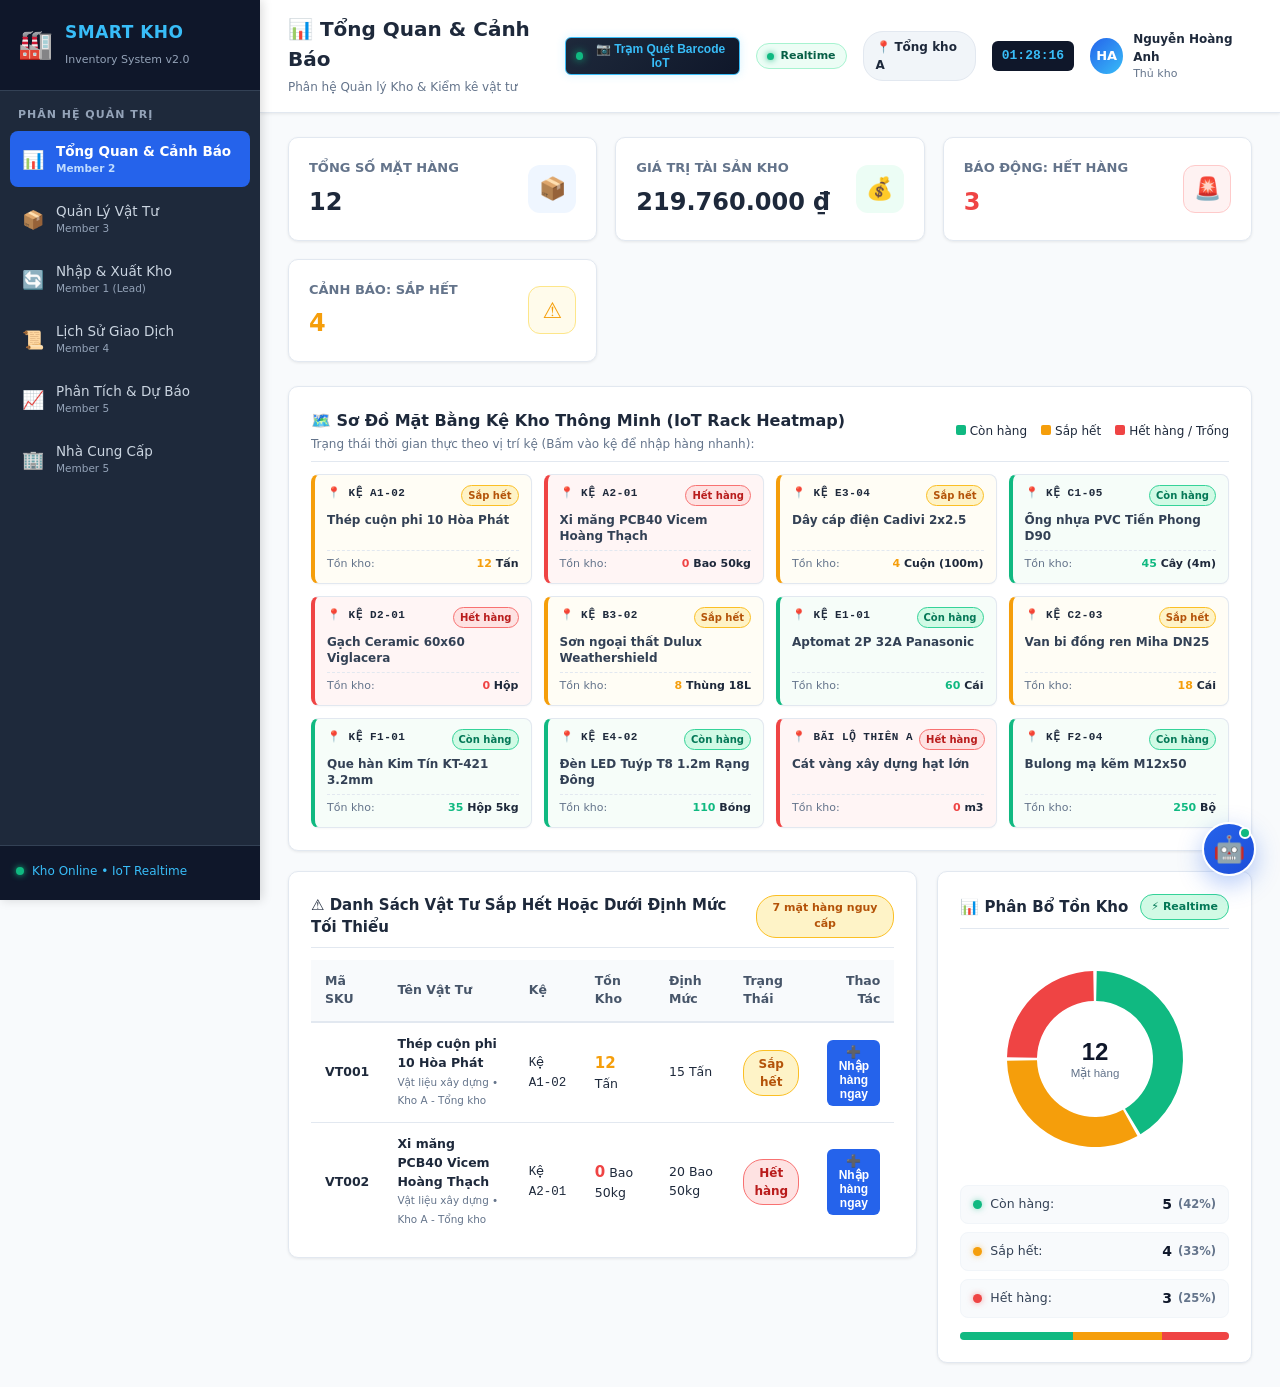
==== index.html @ d7c91b18 "feat(member-2): build dashboard site (KPI, IoT rack heatmap, urgent alerts, donut chart)" ====
<!DOCTYPE html>
<html lang="vi">
<head>
  <meta charset="UTF-8">
  <meta name="viewport" content="width=device-width, initial-scale=1.0">
  <title>Smart Kho - Tổng Quan & Cảnh Báo Tồn Kho</title>
  <link rel="stylesheet" href="assets/css/common.css">
  <link rel="stylesheet" href="assets/css/index.css">
</head>
<body>
  <div class="app-layout">
    <!-- Sidebar component -->
    <div id="sidebar-container"></div>

    <div class="app-main">
      <!-- Header component -->
      <div id="header-container"></div>

      <main class="page-content">
        <!-- 4 KPI CARDS -->
        <div class="kpi-grid">
          <div class="kpi-card">
            <div class="kpi-info">
              <h4>Tổng Số Mặt Hàng</h4>
              <div class="kpi-value" id="kpi-total-items">0</div>
            </div>
            <div class="kpi-icon kpi-blue">📦</div>
          </div>

          <div class="kpi-card">
            <div class="kpi-info">
              <h4>Giá Trị Tài Sản Kho</h4>
              <div class="kpi-value" id="kpi-total-value">0 đ</div>
            </div>
            <div class="kpi-icon kpi-green">💰</div>
          </div>

          <div class="kpi-card">
            <div class="kpi-info">
              <h4>Báo Động: Hết Hàng</h4>
              <div class="kpi-value" id="kpi-out-stock" style="color: var(--danger);">0</div>
            </div>
            <div class="kpi-icon kpi-red">🚨</div>
          </div>

          <div class="kpi-card">
            <div class="kpi-info">
              <h4>Cảnh Báo: Sắp Hết</h4>
              <div class="kpi-value" id="kpi-low-stock" style="color: var(--warning);">0</div>
            </div>
            <div class="kpi-icon kpi-yellow">⚠️</div>
          </div>
        </div>

        <!-- SƠ ĐỒ BẢN ĐỒ KỆ KHO THỜI GIAN THỰC (ĐƯA LÊN TRÊN ĐỂ DỄ QUAN SÁT) -->
        <div class="card" style="margin-bottom: 20px;">
          <div class="card-header" style="margin-bottom: 12px; padding-bottom: 8px;">
            <div>
              <h3 class="card-title">🗺️ Sơ Đồ Mặt Bằng Kệ Kho Thông Minh (IoT Rack Heatmap)</h3>
              <p style="font-size: 12px; color: var(--text-muted); margin-top: 2px;">Trạng thái thời gian thực theo vị trí kệ (Bấm vào kệ để nhập hàng nhanh):</p>
            </div>
            <div style="display: flex; gap: 14px; font-size: 12px; align-items: center;">
              <span><span style="display: inline-block; width: 10px; height: 10px; background: #10b981; border-radius: 2px; margin-right: 4px;"></span>Còn hàng</span>
              <span><span style="display: inline-block; width: 10px; height: 10px; background: #f59e0b; border-radius: 2px; margin-right: 4px;"></span>Sắp hết</span>
              <span><span style="display: inline-block; width: 10px; height: 10px; background: #ef4444; border-radius: 2px; margin-right: 4px;"></span>Hết hàng / Trống</span>
            </div>
          </div>
          <div class="rack-grid" id="rack-heatmap-grid" style="margin-top: 8px;">
            <!-- JS render các ô kệ hàng -->
          </div>
        </div>

        <div class="dashboard-split-grid">
          <!-- BẢNG CẢNH BÁO NGUY CẤP (THU NHỎ GỌN GÀNG, CÓ SCROLLBAR MƯỢT) -->
          <div class="card" style="margin-bottom: 0;">
            <div class="card-header" style="margin-bottom: 12px; padding-bottom: 8px;">
              <h3 class="card-title" style="font-size: 15px;">⚠️ Danh Sách Vật Tư Sắp Hết Hoặc Dưới Định Mức Tối Thiểu</h3>
              <span class="badge badge-warning" id="warning-count-badge" style="font-size: 11px;">0 mục cần chú ý</span>
            </div>

            <!-- CHẾ ĐỘ XEM BẢNG CHO DESKTOP -->
            <div class="table-responsive urgent-desktop-table" style="max-height: 275px; overflow-y: auto;">
              <table class="table" style="font-size: 12.5px;">
                <thead style="position: sticky; top: 0; background: #f8fafc; z-index: 2;">
                  <tr>
                    <th>Mã SKU</th>
                    <th>Tên Vật Tư</th>
                    <th>Kệ</th>
                    <th>Tồn Kho</th>
                    <th>Định Mức</th>
                    <th>Trạng Thái</th>
                    <th style="text-align: right;">Thao Tác</th>
                  </tr>
                </thead>
                <tbody id="urgent-table-body">
                  <!-- Dữ liệu JS render -->
                </tbody>
              </table>
            </div>

            <!-- CHẾ ĐỘ XEM THẺ CHO SMARTPHONE (KHÔNG BỊ CẮT CỘT, DỄ BẤM NHẬP HÀNG) -->
            <div class="urgent-mobile-list" id="urgent-mobile-list">
              <!-- Dữ liệu JS render -->
            </div>
          </div>

          <!-- BIỂU ĐỒ TRÒN TỶ LỆ CƠ CẤU TỒN KHO (HTML5 CANVAS REALTIME) -->
          <div class="card donut-card" style="margin-bottom: 0;">
            <div class="card-header" style="margin-bottom: 12px; padding-bottom: 8px;">
              <h3 class="card-title" style="font-size: 15px;">📊 Phân Bổ Tồn Kho</h3>
              <span class="badge badge-success" style="font-size: 11px;">⚡ Realtime</span>
            </div>
            <div class="donut-center-wrapper">
              <canvas id="donutChart" width="220" height="220"></canvas>
            </div>
            <div class="donut-legend-modern">
              <div class="donut-pill in-stock">
                <span class="dot-indicator green"></span>
                <span class="pill-name">Còn hàng:</span>
                <strong id="legend-in-stock">0</strong>
                <span class="pill-pct" id="pct-in-stock">(0%)</span>
              </div>
              <div class="donut-pill low-stock">
                <span class="dot-indicator yellow"></span>
                <span class="pill-name">Sắp hết:</span>
                <strong id="legend-low-stock">0</strong>
                <span class="pill-pct" id="pct-low-stock">(0%)</span>
              </div>
              <div class="donut-pill out-stock">
                <span class="dot-indicator red"></span>
                <span class="pill-name">Hết hàng:</span>
                <strong id="legend-out-stock">0</strong>
                <span class="pill-pct" id="pct-out-stock">(0%)</span>
              </div>
            </div>
            <!-- Thanh Tỷ Lệ An Toàn Kho -->
            <div class="ratio-progress-bar" title="Thanh tỷ lệ cơ cấu tồn kho an toàn">
              <div class="ratio-fill green" id="bar-in-stock" style="width: 0%;"></div>
              <div class="ratio-fill yellow" id="bar-low-stock" style="width: 0%;"></div>
              <div class="ratio-fill red" id="bar-out-stock" style="width: 0%;"></div>
            </div>
          </div>
        </div>
      </main>
    </div>
  </div>

  <script src="assets/js/db.js"></script>
  <script src="assets/js/layout.js"></script>
  <script src="assets/js/index.js"></script>
</body>
</html>
---- assets/css/common.css ----
/**
 * ==============================================================================
 * DESIGN SYSTEM VÀ STYLES DÙNG CHUNG (style.css)
 * Phụ trách: Shared Core
 * Đạt chuẩn: HTML5 & CSS3 Responsive, Modern Dashboard UI
 * ==============================================================================
 */

:root {
  --primary: #2563eb;
  --primary-hover: #1d4ed8;
  --primary-light: #eff6ff;
  --success: #10b981;
  --success-bg: #d1fae5;
  --warning: #f59e0b;
  --warning-bg: #fef3c7;
  --danger: #ef4444;
  --danger-bg: #fee2e2;
  --dark-bg: #0f172a;
  --sidebar-bg: #1e293b;
  --sidebar-hover: #334155;
  --body-bg: #f8fafc;
  --card-bg: #ffffff;
  --text-main: #1e293b;
  --text-muted: #64748b;
  --border-color: #e2e8f0;
  --radius: 10px;
  --shadow-sm: 0 1px 3px rgba(0,0,0,0.08);
  --shadow-md: 0 4px 6px -1px rgba(0,0,0,0.1), 0 2px 4px -1px rgba(0,0,0,0.06);
  --shadow-lg: 0 10px 15px -3px rgba(0,0,0,0.1);
  --font-family: 'Segoe UI', system-ui, -apple-system, sans-serif;
}

* {
  box-sizing: border-box;
  margin: 0;
  padding: 0;
}

body {
  font-family: var(--font-family);
  background-color: var(--body-bg);
  color: var(--text-main);
  line-height: 1.5;
  min-height: 100vh;
  width: 100%;
  overflow-x: hidden;
}

/* --- APP LAYOUT --- */
.app-layout {
  display: flex;
  min-height: 100vh;
}

.app-sidebar {
  width: 260px;
  background-color: var(--sidebar-bg);
  color: #fff;
  display: flex;
  flex-direction: column;
  position: fixed;
  top: 0;
  bottom: 0;
  left: 0;
  z-index: 100;
  box-shadow: 2px 0 10px rgba(0,0,0,0.15);
}

.sidebar-brand {
  display: flex;
  align-items: center;
  gap: 12px;
  padding: 20px 18px;
  background-color: #0f172a;
  border-bottom: 1px solid #334155;
}

.brand-icon {
  font-size: 28px;
}

.brand-text h3 {
  font-size: 17px;
  font-weight: 700;
  letter-spacing: 0.5px;
  color: #38bdf8;
}

.brand-text span {
  font-size: 11px;
  color: #94a3b8;
}

.sidebar-section-title {
  padding: 16px 18px 8px;
  font-size: 11px;
  text-transform: uppercase;
  color: #94a3b8;
  font-weight: 600;
  letter-spacing: 1px;
}

.sidebar-nav {
  display: flex;
  flex-direction: column;
  gap: 4px;
  padding: 0 10px;
  flex: 1;
  overflow-y: auto;
}

.nav-item {
  display: flex;
  align-items: center;
  gap: 12px;
  padding: 10px 12px;
  color: #cbd5e1;
  text-decoration: none;
  border-radius: 8px;
  transition: all 0.2s ease;
}

.nav-item:hover {
  background-color: var(--sidebar-hover);
  color: #fff;
  transform: translateX(4px);
}

.nav-item.active {
  background-color: var(--primary);
  color: #fff;
  font-weight: 600;
}

.nav-icon {
  font-size: 18px;
}

.nav-info {
  display: flex;
  flex-direction: column;
}

.nav-title {
  font-size: 13.5px;
}

.nav-sub {
  font-size: 10.5px;
  color: #94a3b8;
}

.nav-item.active .nav-sub {
  color: #bfdbfe;
}

.sidebar-footer {
  padding: 16px;
  border-top: 1px solid #334155;
  background: #0f172a;
  font-size: 12px;
}

.system-status {
  display: flex;
  align-items: center;
  gap: 8px;
  color: #38bdf8;
  margin-bottom: 4px;
}

.status-dot {
  width: 8px;
  height: 8px;
  background-color: #10b981;
  border-radius: 50%;
  box-shadow: 0 0 6px #10b981;
}

.version-tag {
  color: #64748b;
  display: block;
}

/* --- MAIN CONTENT & HEADER --- */
.app-main {
  flex: 1;
  margin-left: 260px;
  display: flex;
  flex-direction: column;
  min-width: 0;
}

.app-header {
  background-color: var(--card-bg);
  border-bottom: 1px solid var(--border-color);
  padding: 14px 28px;
  display: flex;
  align-items: center;
  justify-content: space-between;
  position: sticky;
  top: 0;
  z-index: 90;
  box-shadow: var(--shadow-sm);
}

.header-left .page-main-title {
  font-size: 20px;
  font-weight: 700;
  color: var(--text-main);
}

.header-left .page-desc {
  font-size: 12px;
  color: var(--text-muted);
}

.header-right {
  display: flex;
  align-items: center;
  gap: 16px;
}

.warehouse-badge {
  background-color: #f1f5f9;
  padding: 6px 12px;
  border-radius: 20px;
  font-size: 12px;
  border: 1px solid var(--border-color);
}

.header-clock {
  font-family: monospace;
  font-size: 13px;
  font-weight: 600;
  background: #0f172a;
  color: #38bdf8;
  padding: 5px 10px;
  border-radius: 6px;
}

.header-user {
  display: flex;
  align-items: center;
  gap: 10px;
}

.user-avatar {
  width: 36px;
  height: 36px;
  border-radius: 50%;
  background: linear-gradient(135deg, #2563eb, #38bdf8);
  color: #fff;
  display: flex;
  align-items: center;
  justify-content: center;
  font-weight: 700;
  font-size: 13px;
}

.user-info {
  display: flex;
  flex-direction: column;
  font-size: 12px;
}

.user-name {
  font-weight: 600;
}

.user-role {
  color: var(--text-muted);
  font-size: 11px;
}

.page-content {
  padding: 24px 28px;
  flex: 1;
  animation: pageEntranceFadeIn 0.32s cubic-bezier(0.16, 1, 0.3, 1) both;
  will-change: opacity, transform;
}

/* ==============================================================================
 * HIỆU ỨNG CHUYỂN TRANG MƯỢT MÀ (SMOOTH PAGE TRANSITIONS & TOP PROGRESS BAR)
 * ==============================================================================
 */

/* Thanh tiến trình chuyển trang ở đỉnh màn hình (YouTube / Vercel style) */
.top-page-loader {
  position: fixed;
  top: 0;
  left: 0;
  height: 3px;
  width: 0%;
  background: linear-gradient(90deg, #2563eb, #38bdf8, #10b981);
  box-shadow: 0 0 10px rgba(56, 189, 248, 0.7);
  z-index: 999999;
  transition: width 0.25s cubic-bezier(0.16, 1, 0.3, 1), opacity 0.25s ease;
  pointer-events: none;
}

/* Hiệu ứng khi trang vừa xuất hiện (Page Entrance Animation) */
@keyframes pageEntranceFadeIn {
  0% {
    opacity: 0;
    transform: translateY(12px) scale(0.996);
  }
  100% {
    opacity: 1;
    transform: translateY(0) scale(1);
  }
}

/* Hiệu ứng trượt nhẹ phân tầng cho các Card khi mở trang (Staggered Cascade) */
.page-content > .card,
.page-content > .dashboard-split-grid,
.page-content > .analytics-charts-grid,
.page-content > .analytics-insights-grid,
.page-content > .kpi-grid,
.page-content > .rack-heatmap-section {
  animation: componentSlideUp 0.38s cubic-bezier(0.16, 1, 0.3, 1) both;
}

.page-content > *:nth-child(1) { animation-delay: 0.03s; }
.page-content > *:nth-child(2) { animation-delay: 0.07s; }
.page-content > *:nth-child(3) { animation-delay: 0.11s; }
.page-content > *:nth-child(4) { animation-delay: 0.15s; }

@keyframes componentSlideUp {
  0% {
    opacity: 0;
    transform: translateY(12px);
  }
  100% {
    opacity: 1;
    transform: translateY(0);
  }
}

/* Hiệu ứng khi chuẩn bị rời trang (Page Exit Animation) */
.page-content.page-exit-anim {
  opacity: 0 !important;
  transform: translateY(-8px) scale(0.995) !important;
  transition: opacity 0.16s cubic-bezier(0.4, 0, 1, 1), transform 0.16s cubic-bezier(0.4, 0, 1, 1) !important;
}

/* Hiệu ứng phản hồi chạm ngón tay / click (Micro-interactions) trên menu */
.sidebar-nav .nav-item {
  transition: all 0.2s cubic-bezier(0.16, 1, 0.3, 1);
}

.sidebar-nav .nav-item:active {
  transform: scale(0.97);
}

.mobile-nav-link {
  transition: all 0.2s cubic-bezier(0.16, 1, 0.3, 1);
}

.mobile-nav-link:active {
  transform: scale(0.92);
}

.mobile-nav-link:active .m-icon {
  transform: translateY(-2px) scale(1.15);
}

/* Hỗ trợ chuẩn Native View Transitions API cho Chrome 111+ & Edge & Safari 18+ */
@view-transition {
  navigation: auto;
}

/* --- CARDS & KPI CARDS --- */
.kpi-grid {
  display: grid;
  grid-template-columns: repeat(auto-fit, minmax(230px, 1fr));
  gap: 18px;
  margin-bottom: 24px;
}

.kpi-card {
  background: var(--card-bg);
  border-radius: var(--radius);
  padding: 20px;
  border: 1px solid var(--border-color);
  box-shadow: var(--shadow-sm);
  display: flex;
  align-items: center;
  justify-content: space-between;
  transition: transform 0.2s, box-shadow 0.2s;
}

.kpi-card:hover {
  transform: translateY(-2px);
  box-shadow: var(--shadow-md);
}

.kpi-info h4 {
  font-size: 13px;
  color: var(--text-muted);
  text-transform: uppercase;
  font-weight: 600;
  margin-bottom: 6px;
}

.kpi-value {
  font-size: 24px;
  font-weight: 700;
  color: var(--text-main);
}

.kpi-icon {
  width: 48px;
  height: 48px;
  border-radius: 12px;
  display: flex;
  align-items: center;
  justify-content: center;
  font-size: 22px;
}

.kpi-blue { background: #eff6ff; color: #2563eb; }
.kpi-red { background: #fef2f2; color: #ef4444; border: 1px solid #fecaca; }
.kpi-yellow { background: #fffbeb; color: #f59e0b; border: 1px solid #fde68a; }
.kpi-green { background: #ecfdf5; color: #10b981; }

.card {
  background: var(--card-bg);
  border-radius: var(--radius);
  border: 1px solid var(--border-color);
  box-shadow: var(--shadow-sm);
  padding: 22px;
  margin-bottom: 24px;
}

.card-header {
  display: flex;
  justify-content: space-between;
  align-items: center;
  margin-bottom: 18px;
  padding-bottom: 12px;
  border-bottom: 1px solid var(--border-color);
}

.card-title {
  font-size: 16px;
  font-weight: 700;
  display: flex;
  align-items: center;
  gap: 8px;
}

/* --- NHÃN TRẠNG THÁI (STATUS BADGES - BẮT BUỘC THEO ĐỀ BÀI) --- */
.badge {
  display: inline-flex;
  align-items: center;
  gap: 6px;
  padding: 4px 10px;
  border-radius: 20px;
  font-size: 12px;
  font-weight: 600;
  text-align: center;
}

/* Hết hàng - Đỏ */
.badge-danger {
  background-color: var(--danger-bg);
  color: #b91c1c;
  border: 1px solid #f87171;
}

/* Sắp hết - Vàng */
.badge-warning {
  background-color: var(--warning-bg);
  color: #b45309;
  border: 1px solid #fbbf24;
}

/* Còn hàng - Xanh */
.badge-success {
  background-color: var(--success-bg);
  color: #047857;
  border: 1px solid #34d399;
}

.badge-info {
  background-color: #e0f2fe;
  color: #0369a1;
  border: 1px solid #7dd3fc;
}

/* --- BẢNG DỮ LIỆU (TABLES) --- */
.table-responsive {
  overflow-x: auto;
}

.table {
  width: 100%;
  border-collapse: collapse;
  font-size: 13.5px;
}

.table th {
  background-color: #f8fafc;
  color: #475569;
  font-weight: 600;
  text-align: left;
  padding: 12px 14px;
  border-bottom: 2px solid var(--border-color);
}

.table td {
  padding: 12px 14px;
  border-bottom: 1px solid var(--border-color);
  vertical-align: middle;
}

.table tr:hover {
  background-color: #f1f5f9;
}

/* --- NÚT BẤM (BUTTONS) --- */
.btn {
  display: inline-flex;
  align-items: center;
  justify-content: center;
  gap: 6px;
  padding: 8px 16px;
  font-size: 13px;
  font-weight: 600;
  border-radius: 6px;
  cursor: pointer;
  border: 1px solid transparent;
  transition: all 0.2s ease;
  text-decoration: none;
}

.btn-primary { background: var(--primary); color: #fff; }
.btn-primary:hover { background: var(--primary-hover); }
.btn-danger { background: var(--danger); color: #fff; }
.btn-danger:hover { background: #dc2626; }
.btn-warning { background: var(--warning); color: #fff; }
.btn-warning:hover { background: #d97706; }
.btn-success { background: var(--success); color: #fff; }
.btn-success:hover { background: #059669; }
.btn-outline { background: transparent; border-color: var(--border-color); color: var(--text-main); }
.btn-outline:hover { background: #f1f5f9; }
.btn-sm { padding: 4px 10px; font-size: 12px; }
.btn:disabled { opacity: 0.5; cursor: not-allowed; }

/* --- FORM CONTROLS & HTML5 VALIDATION --- */
.form-group {
  margin-bottom: 16px;
}

.form-label {
  display: block;
  font-size: 12.5px;
  font-weight: 600;
  margin-bottom: 6px;
  color: #334155;
}

.form-control {
  width: 100%;
  padding: 9px 12px;
  font-size: 13.5px;
  border: 1px solid var(--border-color);
  border-radius: 6px;
  outline: none;
  transition: border-color 0.2s, box-shadow 0.2s;
  background-color: #fff;
}

.form-control:focus {
  border-color: var(--primary);
  box-shadow: 0 0 0 3px rgba(37,99,235,0.15);
}

.form-control.is-invalid, .form-control:invalid:focus {
  border-color: var(--danger) !important;
  box-shadow: 0 0 0 3px rgba(239,68,68,0.2) !important;
}

.invalid-feedback {
  color: var(--danger);
  font-size: 11.5px;
  margin-top: 4px;
  display: none;
  font-weight: 500;
}

.is-invalid + .invalid-feedback,
.show-feedback {
  display: block !important;
}

/* --- TABS --- */
.tab-nav {
  display: flex;
  gap: 8px;
  border-bottom: 2px solid var(--border-color);
  margin-bottom: 20px;
}

.tab-btn {
  padding: 10px 18px;
  font-size: 14px;
  font-weight: 600;
  background: none;
  border: none;
  border-bottom: 2px solid transparent;
  margin-bottom: -2px;
  cursor: pointer;
  color: var(--text-muted);
}

.tab-btn.active {
  color: var(--primary);
  border-bottom-color: var(--primary);
}

.tab-pane {
  display: none;
}

.tab-pane.active {
  display: block;
}

/* --- MODAL DIALOG --- */
.modal-overlay {
  position: fixed;
  top: 0; left: 0; right: 0; bottom: 0;
  background: rgba(15, 23, 42, 0.6);
  display: none;
  align-items: center;
  justify-content: center;
  z-index: 1000;
  padding: 20px;
}

.modal-overlay.active {
  display: flex;
}

.modal-box {
  background: #fff;
  border-radius: var(--radius);
  width: 100%;
  max-width: 580px;
  box-shadow: var(--shadow-lg);
  overflow: hidden;
  animation: modalIn 0.2s ease-out;
}

@keyframes modalIn {
  from { transform: scale(0.95); opacity: 0; }
  to { transform: scale(1); opacity: 1; }
}

.modal-header {
  padding: 16px 22px;
  background: #f8fafc;
  border-bottom: 1px solid var(--border-color);
  display: flex;
  align-items: center;
  justify-content: space-between;
}

.modal-title {
  font-size: 16px;
  font-weight: 700;
}

.modal-close {
  background: none;
  border: none;
  font-size: 20px;
  cursor: pointer;
  color: var(--text-muted);
}

.modal-body {
  padding: 22px;
  max-height: 75vh;
  overflow-y: auto;
}

.modal-footer {
  padding: 14px 22px;
  background: #f8fafc;
  border-top: 1px solid var(--border-color);
  display: flex;
  justify-content: flex-end;
  gap: 10px;
}

/* --- TIMELINE (DÒNG THỜI GIAN LỊCH SỬ) --- */
.timeline {
  position: relative;
  padding: 15px 0 15px 35px;
}

.timeline::before {
  content: '';
  position: absolute;
  top: 0;
  bottom: 0;
  left: 14px;
  width: 2px;
  background-color: var(--border-color);
}

.timeline-item {
  position: relative;
  margin-bottom: 24px;
}

.timeline-dot {
  position: absolute;
  left: -29px;
  top: 4px;
  width: 20px;
  height: 20px;
  border-radius: 50%;
  display: flex;
  align-items: center;
  justify-content: center;
  font-size: 11px;
  color: #fff;
}

.timeline-dot.import { background: var(--success); box-shadow: 0 0 0 4px var(--success-bg); }
.timeline-dot.export { background: var(--danger); box-shadow: 0 0 0 4px var(--danger-bg); }

.timeline-card {
  background: #fff;
  border: 1px solid var(--border-color);
  border-radius: 8px;
  padding: 14px 18px;
  box-shadow: var(--shadow-sm);
}

.timeline-head {
  display: flex;
  justify-content: space-between;
  align-items: center;
  margin-bottom: 6px;
}

.timeline-title {
  font-weight: 700;
  font-size: 14px;
}

.timeline-time {
  font-size: 11.5px;
  color: var(--text-muted);
}

.timeline-meta {
  display: flex;
  gap: 14px;
  font-size: 12.5px;
  color: #475569;
  margin-top: 6px;
}

/* --- TOAST NOTIFICATION --- */
#toast-container {
  position: fixed;
  top: 20px;
  right: 20px;
  z-index: 9999;
  display: flex;
  flex-direction: column;
  gap: 10px;
}

.toast {
  display: flex;
  align-items: center;
  gap: 10px;
  padding: 12px 18px;
  border-radius: 8px;
  color: #fff;
  font-size: 13.5px;
  box-shadow: var(--shadow-lg);
  animation: toastIn 0.3s ease;
  min-width: 280px;
}

.toast-success { background: #059669; }
.toast-error { background: #dc2626; }
.toast-warning { background: #d97706; }

.toast.hide {
  animation: toastOut 0.3s ease forwards;
}

@keyframes toastIn {
  from { transform: translateX(100%); opacity: 0; }
  to { transform: translateX(0); opacity: 1; }
}

@keyframes toastOut {
  from { transform: translateX(0); opacity: 1; }
  to { transform: translateX(100%); opacity: 0; }
}


/* --- IOT BARCODE SCANNER STATION STYLES --- */
.iot-scanner-trigger-btn {
  background: linear-gradient(135deg, #1e293b, #0f172a);
  border: 1px solid #38bdf8;
  color: #38bdf8;
  display: flex;
  align-items: center;
  gap: 8px;
  font-weight: 600;
  box-shadow: 0 0 10px rgba(56, 189, 248, 0.2);
  transition: all 0.2s ease;
}

.iot-scanner-trigger-btn:hover {
  background: #0284c7;
  color: #fff;
  border-color: #0284c7;
  box-shadow: 0 0 15px rgba(2, 132, 199, 0.4);
  transform: translateY(-1px);
}

.iot-pulse-dot {
  width: 8px;
  height: 8px;
  background-color: #10b981;
  border-radius: 50%;
  box-shadow: 0 0 8px #10b981;
  animation: pulseDot 1.4s infinite;
}

@keyframes pulseDot {
  0% { transform: scale(0.9); opacity: 0.7; }
  50% { transform: scale(1.3); opacity: 1; }
  100% { transform: scale(0.9); opacity: 0.7; }
}

.iot-modal-box {
  max-width: 620px;
  border: 1px solid #334155;
}

.iot-modal-header {
  background: #0f172a;
  border-bottom: 1px solid #334155;
}

.scanner-viewport {
  background: #020617;
  border-radius: 8px;
  height: 160px;
  position: relative;
  overflow: hidden;
  display: flex;
  align-items: center;
  justify-content: center;
  border: 2px solid #1e293b;
  box-shadow: inset 0 0 20px rgba(0,0,0,0.8);
}

.laser-beam {
  position: absolute;
  left: 0;
  right: 0;
  height: 2px;
  background: #ef4444;
  box-shadow: 0 0 8px #ef4444, 0 0 18px #ef4444;
  animation: laserSweep 2s infinite ease-in-out;
  z-index: 5;
}

@keyframes laserSweep {
  0% { top: 15%; opacity: 0.6; }
  50% { top: 85%; opacity: 1; }
  100% { top: 15%; opacity: 0.6; }
}

.scanner-target-box {
  width: 220px;
  height: 100px;
  position: relative;
  display: flex;
  flex-direction: column;
  align-items: center;
  justify-content: center;
}

.corner {
  position: absolute;
  width: 14px;
  height: 14px;
  border-color: #38bdf8;
  border-style: solid;
}
.corner.top-left { top: 0; left: 0; border-width: 2px 0 0 2px; }
.corner.top-right { top: 0; right: 0; border-width: 2px 2px 0 0; }
.corner.bottom-left { bottom: 0; left: 0; border-width: 0 0 2px 2px; }
.corner.bottom-right { bottom: 0; right: 0; border-width: 0 2px 2px 0; }

.barcode-preview-stripes {
  display: flex;
  gap: 3px;
  align-items: center;
  height: 40px;
  opacity: 0.45;
}
.bar { background: #94a3b8; height: 100%; border-radius: 1px; }
.bar.b1 { width: 2px; }
.bar.b2 { width: 4px; }
.bar.b3 { width: 6px; }
.bar.b4 { width: 8px; }

.scanner-status-text {
  font-family: monospace;
  font-size: 11px;
  color: #38bdf8;
  margin-top: 10px;
  letter-spacing: 0.5px;
}

.quick-scan-buttons {
  display: grid;
  grid-template-columns: 1fr 1fr;
  gap: 8px;
}

.btn-quick-scan {
  background: #f8fafc;
  border: 1px solid #cbd5e1;
  padding: 8px 12px;
  border-radius: 6px;
  font-size: 12px;
  font-weight: 600;
  color: #334155;
  cursor: pointer;
  text-align: left;
  transition: all 0.15s ease;
  display: flex;
  align-items: center;
  gap: 6px;
}

.btn-quick-scan:hover {
  background: #eff6ff;
  border-color: #2563eb;
  color: #2563eb;
  transform: translateY(-1px);
}

.scan-result-box {
  background: #f8fafc;
  border: 1px solid var(--border-color);
  border-radius: 8px;
  padding: 16px;
  animation: fadeIn 0.25s ease-out;
}

.scan-result-box.success {
  background: #f0fdf4;
  border-color: #86efac;
}

.scan-result-box.error {
  background: #fef2f2;
  border-color: #fca5a5;
}

.result-header {
  display: flex;
  justify-content: space-between;
  align-items: center;
  margin-bottom: 12px;
  padding-bottom: 8px;
  border-bottom: 1px solid #e2e8f0;
}

.result-grid {
  display: grid;
  grid-template-columns: 1fr 1fr;
  gap: 8px;
  font-size: 13px;
  margin-bottom: 14px;
}

.result-actions {
  display: flex;
  gap: 8px;
  flex-wrap: wrap;
}

@keyframes fadeIn {
  from { opacity: 0; transform: translateY(6px); }
  to { opacity: 1; transform: translateY(0); }
}


/* --- RACK HEATMAP (BẢN ĐỒ KỆ KHO THÔNG MINH) --- */
.rack-grid {
  display: grid;
  grid-template-columns: repeat(6, 1fr);
  gap: 12px;
  margin-top: 10px;
  width: 100%;
}

.rack-cell {
  background: #ffffff;
  border: 1px solid var(--border-color);
  border-radius: 8px;
  padding: 10px 12px;
  cursor: pointer;
  transition: all 0.2s ease;
  position: relative;
  display: flex;
  flex-direction: column;
  justify-content: space-between;
  min-height: 84px;
  box-shadow: var(--shadow-sm);
}

.rack-cell:hover {
  transform: translateY(-2px);
  box-shadow: var(--shadow-md);
  border-color: var(--primary);
}

.rack-cell.status-out {
  border-left: 4px solid var(--danger);
  background: #fff5f5;
}

.rack-cell.status-low {
  border-left: 4px solid var(--warning);
  background: #fffdf5;
}

.rack-cell.status-safe {
  border-left: 4px solid var(--success);
  background: #f6fdf9;
}

.rack-header-row {
  display: flex;
  justify-content: space-between;
  align-items: center;
  gap: 6px;
  margin-bottom: 4px;
}

.rack-code {
  font-family: monospace;
  font-weight: 700;
  font-size: 12px;
  color: #1e293b;
  white-space: nowrap;
}

.rack-badge {
  font-size: 10px !important;
  padding: 2px 6px !important;
  white-space: nowrap;
}

.rack-item-name {
  font-size: 12px;
  font-weight: 600;
  color: #334155;
  margin: 2px 0 6px;
  line-height: 1.35;
  display: -webkit-box;
  -webkit-line-clamp: 2;
  -webkit-box-orient: vertical;
  overflow: hidden;
  text-overflow: ellipsis;
  min-height: 32px;
}

.rack-qty-row {
  display: flex;
  justify-content: space-between;
  align-items: center;
  font-size: 11.5px;
  color: var(--text-muted);
  border-top: 1px dashed #e2e8f0;
  padding-top: 5px;
  margin-top: auto;
}

.rack-qty-val {
  font-weight: 700;
  color: var(--text-main);
}

/* --- PRINTABLE VOUCHER / HÓA ĐƠN KHO CHUYÊN NGHIỆP --- */
.voucher-modal-box {
  max-width: 720px;
  background: #ffffff;
  border-radius: var(--radius);
  box-shadow: var(--shadow-lg);
  overflow: hidden;
}

.voucher-paper {
  background: #fff;
  padding: 30px;
  color: #111827;
  font-family: 'Times New Roman', serif, 'Segoe UI';
}

.voucher-gov-header {
  display: flex;
  justify-content: space-between;
  text-align: center;
  margin-bottom: 20px;
  border-bottom: 1px dashed #cbd5e1;
  padding-bottom: 12px;
}

.voucher-title-section {
  text-align: center;
  margin: 16px 0;
}

.voucher-title-section h2 {
  font-size: 20px;
  font-weight: 700;
  letter-spacing: 1px;
  text-transform: uppercase;
  color: #0f172a;
  margin-bottom: 4px;
}

.voucher-info-grid {
  display: grid;
  grid-template-columns: 1fr 1fr;
  gap: 8px;
  font-size: 13.5px;
  margin-bottom: 16px;
}

.voucher-table {
  width: 100%;
  border-collapse: collapse;
  font-size: 13px;
  margin: 14px 0;
}

.voucher-table th, .voucher-table td {
  border: 1px solid #475569;
  padding: 8px 10px;
}

.voucher-table th {
  background: #f1f5f9;
  font-weight: 700;
  text-align: center;
}

.voucher-signatures {
  display: grid;
  grid-template-columns: 1fr 1fr 1fr;
  text-align: center;
  margin-top: 30px;
  font-size: 13px;
}

.signature-role {
  font-weight: 700;
  margin-bottom: 50px;
}

.signature-name {
  font-style: italic;
  color: #475569;
}

/* CSS CHO MÁY IN (@media print) */
@media print {
  body * {
    visibility: hidden;
  }
  #voucher-printable-area, #voucher-printable-area * {
    visibility: visible;
  }
  #voucher-printable-area {
    position: absolute;
    left: 0;
    top: 0;
    width: 100%;
    margin: 0;
    padding: 20px;
    background: #fff;
  }
  .app-sidebar, .app-header, .modal-footer, .btn, .tab-nav {
    display: none !important;
  }
}

/* --- VIEW TOGGLE BUTTONS (HISTORY) --- */
.view-toggle-group {
  display: inline-flex;
  border: 1px solid var(--border-color);
  border-radius: 6px;
  overflow: hidden;
}

.view-toggle-btn {
  padding: 6px 14px;
  font-size: 12.5px;
  font-weight: 600;
  background: #fff;
  border: none;
  cursor: pointer;
  color: var(--text-muted);
  transition: all 0.15s ease;
}

.view-toggle-btn.active {
  background: var(--primary);
  color: #fff;
}

/* ==============================================================================
 * REALTIME SYNC & SEMANTIC RESPONSIVE GRIDS (Chuẩn Clean Code & ECC)
 * ==============================================================================
 */

/* Huy hiệu đồng bộ Realtime trên Header */
.realtime-badge {
  display: inline-flex;
  align-items: center;
  gap: 6px;
  background: #ecfdf5;
  border: 1px solid #a7f3d0;
  color: #065f46;
  padding: 4px 10px;
  border-radius: 20px;
  font-size: 11px;
  font-weight: 600;
  transition: all 0.25s ease;
  white-space: nowrap;
}

.realtime-pulse-dot {
  width: 7px;
  height: 7px;
  background-color: #10b981;
  border-radius: 50%;
  box-shadow: 0 0 6px #10b981;
  animation: pulseDot 1.4s infinite;
}

.realtime-badge.synced {
  background: #eff6ff;
  border-color: #93c5fd;
  color: #1d4ed8;
  transform: scale(1.05);
}

.iot-btn-text-mobile {
  display: none;
}

/* Lưới Dashboard: Bảng cảnh báo (2fr) & Biểu đồ Donut (1fr) */
.dashboard-split-grid {
  display: grid;
  grid-template-columns: 2fr 1fr;
  gap: 20px;
  align-items: start;
  width: 100%;
}

/* Lưới Analytics: 2 Biểu đồ & 2 Khối dự báo */
.analytics-charts-grid,
.analytics-insights-grid {
  display: grid;
  grid-template-columns: 1fr 1fr;
  gap: 20px;
  width: 100%;
}

.analytics-charts-grid {
  margin-bottom: 24px;
}

/* Lưới bộ lọc danh mục vật tư & lịch sử */
.inventory-filter-grid {
  display: grid;
  grid-template-columns: 2fr 1.2fr 1fr 1fr auto;
  gap: 12px;
  margin-bottom: 20px;
  align-items: end;
  width: 100%;
}

.history-filter-grid {
  display: grid;
  grid-template-columns: 1.5fr 1fr 1fr 1fr auto;
  gap: 12px;
  margin-bottom: 20px;
  align-items: end;
  width: 100%;
}

.history-stat-grid {
  display: grid;
  grid-template-columns: 1fr 1fr 1fr;
  gap: 14px;
  margin-bottom: 20px;
  background: #f8fafc;
  padding: 12px 16px;
  border-radius: 8px;
  border: 1px solid var(--border-color);
  font-size: 13px;
  width: 100%;
}

/* Hàng form 2 cột và 3 cột */
.form-row-2col {
  display: grid;
  grid-template-columns: 1fr 1fr;
  gap: 12px;
  width: 100%;
}

.form-row-3col {
  display: grid;
  grid-template-columns: 1fr 1fr 1fr;
  gap: 12px;
  width: 100%;
}

/* Nhóm nút sao lưu & khôi phục dữ liệu */
.backup-btn-group {
  display: flex;
  gap: 10px;
  align-items: center;
  flex-wrap: wrap;
}

/* ==============================================================================
 * CƠ CHẾ HIỂN THỊ ĐA NỀN TẢNG (DESKTOP TABLE VS SMARTPHONE CARDS)
 * ==============================================================================
 */

/* Mặc định trên Máy tính / Laptop: Hiển thị dạng Bảng chuẩn */
.urgent-desktop-table,
.inventory-desktop-table,
.suppliers-desktop-table {
  display: block;
  width: 100%;
}

.urgent-mobile-list,
.inventory-mobile-list,
.suppliers-mobile-list {
  display: none;
  flex-direction: column;
  gap: 12px;
  width: 100%;
}

/* Thẻ Card cho Smartphone (Native Mobile App Card UI) */
.mobile-item-card {
  background: #ffffff;
  border: 1px solid var(--border-color);
  border-radius: 12px;
  padding: 14px 16px;
  box-shadow: 0 1px 3px rgba(0, 0, 0, 0.04);
  display: flex;
  flex-direction: column;
  gap: 10px;
  transition: transform 0.15s ease, box-shadow 0.15s ease;
}

.mobile-item-card:active {
  transform: scale(0.99);
}

.mobile-card-header {
  display: flex;
  justify-content: space-between;
  align-items: center;
  gap: 8px;
}

.mobile-sku-badge {
  font-family: ui-monospace, SFMono-Regular, Menlo, Monaco, Consolas, monospace;
  font-weight: 700;
  font-size: 13px;
  color: var(--primary);
  background: #eff6ff;
  border: 1px solid #bfdbfe;
  padding: 3px 8px;
  border-radius: 6px;
  letter-spacing: 0.5px;
}

.mobile-location-tag {
  font-size: 12px;
  color: #475569;
  background: #f1f5f9;
  padding: 3px 8px;
  border-radius: 6px;
  font-weight: 500;
}

.mobile-item-title {
  font-size: 15px;
  font-weight: 700;
  color: #1e293b;
  margin: 0;
  line-height: 1.35;
}

.mobile-item-sub {
  font-size: 12px;
  color: var(--text-muted);
}

.mobile-item-meta-grid {
  display: grid;
  grid-template-columns: 1fr 1fr;
  gap: 8px 12px;
  background: #f8fafc;
  padding: 10px 12px;
  border-radius: 8px;
  font-size: 12.5px;
  border: 1px solid #f1f5f9;
}

.mobile-item-actions {
  display: flex;
  gap: 8px;
  margin-top: 4px;
}

.mobile-item-actions .btn {
  flex: 1;
  padding: 9px 8px;
  font-size: 12.5px;
  font-weight: 600;
}

/* Hàng nút liên hệ nhanh cho Nhà cung cấp trên di động */
.mobile-contact-pill-row {
  display: flex;
  gap: 8px;
  flex-wrap: wrap;
}

.mobile-contact-pill {
  display: inline-flex;
  align-items: center;
  gap: 5px;
  padding: 6px 12px;
  background: #f0fdf4;
  border: 1px solid #bbf7d0;
  color: #166534;
  border-radius: 20px;
  font-size: 12px;
  text-decoration: none;
  font-weight: 500;
}

.mobile-contact-pill:hover {
  background: #dcfce7;
}

/* ==============================================================================
 * BIỂU ĐỒ DONUT HIỆN ĐẠI (CANVAS + LEGEND + PROGRESS BAR)
 * ==============================================================================
 */
.donut-card {
  display: flex;
  flex-direction: column;
}

.donut-center-wrapper {
  display: flex;
  justify-content: center;
  align-items: center;
  padding: 8px 0;
  position: relative;
}

.donut-legend-modern {
  display: flex;
  flex-direction: column;
  gap: 8px;
  margin-top: 8px;
}

.donut-pill {
  display: flex;
  align-items: center;
  justify-content: space-between;
  padding: 8px 12px;
  border-radius: 8px;
  background: #f8fafc;
  border: 1px solid #f1f5f9;
  font-size: 12.5px;
  transition: all 0.2s ease;
}

.donut-pill:hover {
  background: #f1f5f9;
  transform: translateX(2px);
}

.donut-pill .dot-indicator {
  width: 9px;
  height: 9px;
  border-radius: 50%;
  display: inline-block;
  margin-right: 8px;
  flex-shrink: 0;
}

.donut-pill .dot-indicator.green { background-color: #10b981; box-shadow: 0 0 6px rgba(16, 185, 129, 0.5); }
.donut-pill .dot-indicator.yellow { background-color: #f59e0b; box-shadow: 0 0 6px rgba(245, 158, 11, 0.5); }
.donut-pill .dot-indicator.red { background-color: #ef4444; box-shadow: 0 0 6px rgba(239, 68, 68, 0.5); }

.donut-pill .pill-name {
  flex: 1;
  color: #334155;
  font-weight: 500;
}

.donut-pill strong {
  font-size: 14px;
  color: #0f172a;
  margin-right: 6px;
}

.donut-pill .pill-pct {
  font-size: 11.5px;
  color: var(--text-muted);
  font-weight: 600;
}

/* Thanh Tỷ Lệ Cơ Cấu Tồn Kho An Toàn */
.ratio-progress-bar {
  display: flex;
  height: 8px;
  width: 100%;
  border-radius: 999px;
  overflow: hidden;
  background: #e2e8f0;
  margin-top: 14px;
}

.ratio-fill {
  height: 100%;
  transition: width 0.6s cubic-bezier(0.16, 1, 0.3, 1);
}

.ratio-fill.green { background-color: #10b981; }
.ratio-fill.yellow { background-color: #f59e0b; }
.ratio-fill.red { background-color: #ef4444; }

/* Canvas Responsive Container */
.canvas-responsive-container {
  width: 100%;
  position: relative;
  display: flex;
  justify-content: center;
  align-items: center;
  overflow: hidden;
}

/* ==============================================================================
 * MOBILE APP RESPONSIVE DESIGN SYSTEM (Tương Thích Smartphone & Tablet)
 * Chuẩn Native Mobile App UI/UX & Touch Targets (WCAG AAA)
 * ==============================================================================
 */

/* Nút Hamburger menu trên Header */
.mobile-menu-toggle {
  display: none;
  flex-direction: column;
  justify-content: center;
  align-items: center;
  gap: 4px;
  width: 38px;
  height: 38px;
  border-radius: 8px;
  background: #f1f5f9;
  border: 1px solid var(--border-color);
  cursor: pointer;
  padding: 8px;
  flex-shrink: 0;
  transition: all 0.2s ease;
}

.mobile-menu-toggle:hover {
  background: #e2e8f0;
}

.mobile-menu-toggle span {
  display: block;
  width: 18px;
  height: 2px;
  background-color: var(--text-main);
  border-radius: 2px;
}

/* Nút đóng Sidebar Drawer */
.sidebar-close-btn {
  display: none;
  background: transparent;
  border: none;
  color: #cbd5e1;
  font-size: 24px;
  cursor: pointer;
  padding: 4px 8px;
  margin-left: auto;
  line-height: 1;
  border-radius: 6px;
  transition: all 0.2s;
}

.sidebar-close-btn:hover {
  color: #fff;
  background: rgba(255, 255, 255, 0.1);
}

/* Lớp phủ Backdrop khi mở Drawer trên điện thoại */
.sidebar-backdrop {
  position: fixed;
  inset: 0;
  background: rgba(15, 23, 42, 0.65);
  backdrop-filter: blur(4px);
  -webkit-backdrop-filter: blur(4px);
  z-index: 998;
  opacity: 0;
  pointer-events: none;
  transition: opacity 0.3s ease;
}

.sidebar-backdrop.active {
  opacity: 1;
  pointer-events: auto;
}

/* Thanh Bottom Navigation chuẩn Mobile App */
.mobile-bottom-nav {
  display: none;
}

/* Khoá cuộn trang khi mở drawer */
body.sidebar-locked {
  overflow: hidden !important;
}

/* Ngăn ngừa tràn khung hình ngang trên toàn bộ hệ thống */
html, body {
  width: 100%;
  max-width: 100vw;
  overflow-x: hidden;
  position: relative;
}

.app-layout,
.app-main,
.page-content,
.card {
  width: 100%;
  max-width: 100%;
  box-sizing: border-box;
}

/* --- MÀN HÌNH LAPTOP VỪA (<= 1280px) --- */
@media screen and (max-width: 1280px) {
  .rack-grid {
    grid-template-columns: repeat(4, 1fr) !important;
  }
}

/* --- TABLET & MÀN HÌNH NHỎ (<= 992px) --- */
@media screen and (max-width: 992px) {
  /* Biến Sidebar thành Drawer trượt từ bên trái sang */
  .app-sidebar {
    position: fixed;
    top: 0;
    bottom: 0;
    left: 0;
    width: 280px;
    max-width: 82vw;
    z-index: 1000;
    transform: translateX(-100%);
    transition: transform 0.3s cubic-bezier(0.16, 1, 0.3, 1);
    box-shadow: none;
  }

  .app-sidebar.mobile-open {
    transform: translateX(0);
    box-shadow: 10px 0 30px rgba(0, 0, 0, 0.45);
  }

  .sidebar-close-btn {
    display: block;
  }

  .mobile-menu-toggle {
    display: flex;
  }

  /* Main content chiếm trọn chiều rộng */
  .app-main {
    margin-left: 0 !important;
    width: 100%;
    min-width: 0;
    padding-bottom: 74px; /* Chừa khoảng trống cho Bottom Bar */
  }

  .page-content {
    padding: 16px 14px;
  }

  /* Header tối ưu cho tablet & mobile */
  .app-header {
    padding: 10px 14px;
    gap: 8px;
  }

  .header-left {
    display: flex;
    align-items: center;
    gap: 8px;
    min-width: 0;
    flex: 1;
  }

  .header-title-box {
    min-width: 0;
  }

  .page-main-title {
    font-size: 15px !important;
    white-space: nowrap;
    overflow: hidden;
    text-overflow: ellipsis;
  }

  .page-desc {
    display: none;
  }

  .warehouse-badge {
    display: none;
  }

  .header-clock {
    display: none;
  }

  .user-info {
    display: none;
  }

  .header-user {
    gap: 0;
  }

  .header-right {
    gap: 8px;
    flex-shrink: 0;
  }

  .iot-scanner-trigger-btn {
    padding: 6px 10px !important;
    font-size: 12px !important;
  }

  /* Kích hoạt thanh điều hướng Mobile App dưới đáy */
  .mobile-bottom-nav {
    display: flex;
    position: fixed;
    bottom: 0;
    left: 0;
    right: 0;
    height: 58px;
    background: #0f172a;
    border-top: 1px solid #1e293b;
    z-index: 950;
    align-items: stretch;
    justify-content: space-around;
    padding-bottom: env(safe-area-inset-bottom, 0px);
    box-shadow: 0 -4px 16px rgba(0, 0, 0, 0.25);
  }

  .mobile-nav-link {
    flex: 1;
    display: flex;
    flex-direction: column;
    align-items: center;
    justify-content: center;
    color: #94a3b8;
    text-decoration: none;
    font-size: 10px;
    font-weight: 500;
    transition: all 0.15s ease;
    gap: 2px;
  }

  .mobile-nav-link .m-icon {
    font-size: 18px;
    line-height: 1;
  }

  .mobile-nav-link.active {
    color: #38bdf8;
    font-weight: 700;
  }

  .mobile-nav-link.active .m-icon {
    transform: scale(1.15);
    filter: drop-shadow(0 0 6px rgba(56, 189, 248, 0.6));
  }

  /* Rack Heatmap chuyển sang 3 cột trên tablet */
  .rack-grid {
    grid-template-columns: repeat(3, 1fr) !important;
  }

  /* Lưới Dashboard chuyển dọc */
  .dashboard-split-grid {
    grid-template-columns: 1fr !important;
    gap: 16px !important;
  }

  .analytics-charts-grid,
  .analytics-insights-grid {
    grid-template-columns: 1fr !important;
    gap: 16px !important;
  }
}

/* --- SMARTPHONE BREAKPOINT (<= 768px) --- */
@media screen and (max-width: 768px) {
  /* Tối ưu cảm ứng ngón tay (Touch targets) */
  .btn, .form-control, .view-toggle-btn {
    min-height: 42px;
  }

  /* Tránh iOS Safari tự động zoom in khi focus vào input */
  input[type="text"],
  input[type="number"],
  input[type="date"],
  input[type="tel"],
  input[type="email"],
  select,
  textarea {
    font-size: 15px !important;
  }

  /* Nút quét Barcode thu nhỏ văn bản */
  .iot-btn-text {
    display: none !important;
  }

  .iot-btn-text-mobile {
    display: inline !important;
  }

  /* KPI Cards chuyển sang 2 cột */
  .kpi-grid {
    grid-template-columns: repeat(2, 1fr) !important;
    gap: 10px !important;
    margin-bottom: 16px;
  }

  .kpi-card {
    padding: 12px 14px;
  }

  .kpi-value {
    font-size: 17px !important;
  }

  .kpi-info h4 {
    font-size: 11px;
    margin-bottom: 2px;
  }

  .kpi-icon {
    width: 38px;
    height: 38px;
    font-size: 18px;
    border-radius: 10px;
  }

  /* Rack Heatmap chuyển sang 2 cột cân xứng */
  .rack-grid {
    grid-template-columns: repeat(2, 1fr) !important;
    gap: 10px !important;
  }

  .rack-cell {
    padding: 8px 10px !important;
    min-height: 78px !important;
  }

  .rack-item-name {
    font-size: 11px !important;
    min-height: 28px !important;
  }

  /* Form & Bộ lọc chuyển sang 1 cột dạng danh sách */
  .inventory-filter-grid,
  .history-filter-grid,
  .history-stat-grid,
  .form-row-2col,
  .form-row-3col,
  .filter-grid,
  .form-grid,
  .stat-boxes {
    grid-template-columns: 1fr !important;
    gap: 10px !important;
  }

  .backup-btn-group {
    flex-direction: column !important;
    width: 100% !important;
    align-items: stretch !important;
  }

  .backup-btn-group .btn {
    width: 100% !important;
    justify-content: center;
  }

  /* ẨN BẢNG DỮ LIỆU DESKTOP VÀ HIỆN THẺ CARD TRÊN SMARTPHONE */
  .urgent-desktop-table,
  .inventory-desktop-table,
  .suppliers-desktop-table {
    display: none !important;
  }

  .urgent-mobile-list,
  .inventory-mobile-list,
  .suppliers-mobile-list {
    display: flex !important;
  }

  .card-header {
    flex-direction: column;
    align-items: flex-start;
    gap: 10px;
  }

  .card-header .card-actions {
    width: 100%;
    display: flex;
    justify-content: space-between;
  }

  /* Tối ưu Banner Barcode IoT trên inventory.html */
  .inventory-iot-banner {
    padding: 14px !important;
  }

  .inventory-iot-grid {
    grid-template-columns: 1fr !important;
    gap: 10px !important;
  }

  /* Bảng dữ liệu tự động cuộn ngang mượt mà, bảo vệ cột không bị ép nát */
  .table-responsive {
    width: 100% !important;
    max-width: 100% !important;
    overflow-x: auto !important;
    -webkit-overflow-scrolling: touch !important;
    border-radius: 8px;
    border: 1px solid var(--border-color);
  }

  .table-responsive table {
    min-width: 650px !important;
    font-size: 12.5px;
  }

  .table th, .table td {
    padding: 9px 10px;
  }

  /* Modal trên di động: Full màn hình hoặc Bottom Sheet */
  .modal-overlay {
    padding: 10px;
    align-items: flex-end;
  }

  .modal-box {
    width: 100% !important;
    max-width: 100% !important;
    max-height: 90vh !important;
    border-radius: 16px 16px 0 0 !important;
    margin: 0 !important;
  }

  .modal-header {
    padding: 14px 16px !important;
  }

  .modal-body {
    padding: 14px 16px !important;
  }

  .modal-footer {
    padding: 12px 16px !important;
    flex-direction: column-reverse;
    gap: 8px;
  }

  .modal-footer .btn {
    width: 100% !important;
  }

  /* Trạm quét IoT Barcode Modal */
  .scanner-viewport {
    height: 150px !important;
  }

  .quick-scan-buttons {
    grid-template-columns: 1fr 1fr !important;
    gap: 6px !important;
  }

  .btn-quick-scan {
    padding: 8px 6px !important;
    font-size: 11px !important;
  }

  .result-grid {
    grid-template-columns: 1fr 1fr !important;
    gap: 6px !important;
    font-size: 12px !important;
  }

  .result-actions {
    flex-direction: column !important;
    gap: 6px !important;
  }

  .result-actions .btn {
    width: 100% !important;
  }

  /* Trang Nhập & Xuất kho */
  .tab-nav {
    display: flex;
    width: 100%;
  }

  .tab-nav .tab-btn {
    flex: 1;
    text-align: center;
    padding: 12px 8px;
  }

  /* Phiếu in Mẫu số 02-VT */
  #voucher-printable-area {
    padding: 12px !important;
  }

  .voucher-signatures {
    grid-template-columns: 1fr !important;
    gap: 20px;
  }

  .signature-role {
    margin-bottom: 20px !important;
  }

  /* Trang Lịch sử Timeline */
  .timeline-card {
    margin-left: 24px !important;
    padding: 12px !important;
  }

  .timeline-dot {
    left: -24px !important;
    width: 26px !important;
    height: 26px !important;
    font-size: 12px !important;
  }
}

/* --- MÀN HÌNH NHỎ (<= 420px) --- */
@media screen and (max-width: 420px) {
  .app-header {
    padding: 8px 10px;
  }

  .page-main-title {
    font-size: 13.5px !important;
  }

  .iot-scanner-trigger-btn {
    padding: 5px 8px !important;
    font-size: 11px !important;
  }

  /* KPI Cards chuyển sang 1 cột */
  .kpi-grid {
    grid-template-columns: 1fr !important;
  }

  /* Rack Heatmap chuyển sang 1 cột */
  .rack-grid {
    grid-template-columns: 1fr !important;
  }

  .quick-scan-buttons {
    grid-template-columns: 1fr !important;
  }

  .mobile-nav-link .m-text {
    font-size: 9.5px;
  }
}

/* ==============================================================================
 * MODULE TRỢ LÝ ẢO THỦ KHO AI (SMART CHATBOT WIDGET)
 * ==============================================================================
 */

.chatbot-container {
  position: fixed;
  bottom: 24px;
  right: 24px;
  z-index: 9999;
  font-family: var(--font-family);
}

/* Nút bong bóng nổi */
.chatbot-floating-btn {
  width: 54px;
  height: 54px;
  border-radius: 50%;
  background: linear-gradient(135deg, #2563eb, #1d4ed8);
  border: 2px solid #ffffff;
  color: #ffffff;
  box-shadow: 0 8px 24px rgba(37, 99, 235, 0.35);
  cursor: pointer;
  display: flex;
  align-items: center;
  justify-content: center;
  position: relative;
  transition: all 0.3s cubic-bezier(0.16, 1, 0.3, 1);
  outline: none;
}

.chatbot-floating-btn:hover {
  transform: scale(1.08) translateY(-2px);
  box-shadow: 0 12px 28px rgba(37, 99, 235, 0.45);
}

.chatbot-floating-btn:active {
  transform: scale(0.95);
}

.chatbot-floating-btn.chat-open {
  transform: rotate(360deg);
  background: linear-gradient(135deg, #1e293b, #0f172a);
}

.bot-icon {
  font-size: 26px;
  line-height: 1;
}

.bot-pulse-dot {
  position: absolute;
  top: 3px;
  right: 3px;
  width: 12px;
  height: 12px;
  background-color: #10b981;
  border: 2px solid #ffffff;
  border-radius: 50%;
  animation: pulseDot 1.4s infinite;
}

.bot-label-tooltip {
  position: absolute;
  right: 64px;
  background: #1e293b;
  color: #ffffff;
  font-size: 11.5px;
  font-weight: 600;
  padding: 5px 10px;
  border-radius: 6px;
  white-space: nowrap;
  pointer-events: none;
  opacity: 0;
  transform: translateX(8px);
  transition: all 0.2s ease;
  box-shadow: 0 4px 12px rgba(0, 0, 0, 0.15);
}

.bot-label-tooltip::after {
  content: '';
  position: absolute;
  top: 50%;
  right: -5px;
  transform: translateY(-50%);
  border-width: 5px 0 5px 5px;
  border-style: solid;
  border-color: transparent transparent transparent #1e293b;
}

.chatbot-floating-btn:hover .bot-label-tooltip {
  opacity: 1;
  transform: translateX(0);
}

/* Khung cửa sổ Chat */
.chatbot-panel {
  position: absolute;
  bottom: 70px;
  right: 0;
  width: 370px;
  height: 520px;
  max-height: 80vh;
  background: #ffffff;
  border-radius: 18px;
  box-shadow: 0 16px 40px rgba(0, 0, 0, 0.18), 0 0 0 1px rgba(0, 0, 0, 0.05);
  display: flex;
  flex-direction: column;
  overflow: hidden;
  animation: chatPanelSlideIn 0.3s cubic-bezier(0.16, 1, 0.3, 1);
  z-index: 10000;
}

@keyframes chatPanelSlideIn {
  0% {
    opacity: 0;
    transform: translateY(16px) scale(0.96);
  }
  100% {
    opacity: 1;
    transform: translateY(0) scale(1);
  }
}

/* Header của Chat */
.chat-header {
  background: linear-gradient(135deg, #1e293b, #0f172a);
  color: #ffffff;
  padding: 12px 16px;
  display: flex;
  align-items: center;
  justify-content: space-between;
  border-bottom: 1px solid rgba(255, 255, 255, 0.1);
}

.chat-header-info {
  display: flex;
  align-items: center;
  gap: 10px;
}

.chat-avatar {
  width: 36px;
  height: 36px;
  background: rgba(255, 255, 255, 0.12);
  border-radius: 50%;
  display: flex;
  align-items: center;
  justify-content: center;
  font-size: 18px;
  border: 1px solid rgba(255, 255, 255, 0.2);
}

.chat-title {
  margin: 0;
  font-size: 14px;
  font-weight: 700;
  color: #ffffff;
  line-height: 1.2;
}

.chat-status {
  font-size: 11px;
  color: #94a3b8;
  display: flex;
  align-items: center;
  gap: 5px;
  margin-top: 2px;
}

.status-dot-live {
  width: 7px;
  height: 7px;
  background-color: #10b981;
  border-radius: 50%;
  display: inline-block;
  box-shadow: 0 0 6px #10b981;
}

.chat-header-actions {
  display: flex;
  align-items: center;
  gap: 6px;
}

.chat-action-btn {
  background: rgba(255, 255, 255, 0.1);
  border: none;
  color: #cbd5e1;
  width: 30px;
  height: 30px;
  border-radius: 8px;
  cursor: pointer;
  display: flex;
  align-items: center;
  justify-content: center;
  font-size: 13px;
  transition: all 0.2s ease;
}

.chat-action-btn:hover {
  background: rgba(255, 255, 255, 0.2);
  color: #ffffff;
}

/* Thân tin nhắn */
.chat-messages-body {
  flex: 1;
  padding: 14px 14px 8px;
  overflow-y: auto;
  background: #f8fafc;
  display: flex;
  flex-direction: column;
  gap: 12px;
  scroll-behavior: smooth;
}

.chat-message-row {
  display: flex;
  gap: 8px;
  align-items: flex-end;
  max-width: 88%;
}

.chat-message-row.bot-row {
  align-self: flex-start;
}

.chat-message-row.user-row {
  align-self: flex-end;
  flex-direction: row-reverse;
}

.chat-msg-avatar {
  width: 26px;
  height: 26px;
  background: #e2e8f0;
  border-radius: 50%;
  display: flex;
  align-items: center;
  justify-content: center;
  font-size: 14px;
  flex-shrink: 0;
  margin-bottom: 2px;
}

.chat-bubble {
  padding: 10px 14px;
  border-radius: 14px;
  font-size: 13px;
  line-height: 1.45;
  position: relative;
  word-break: break-word;
}

.bot-bubble {
  background: #ffffff;
  color: #1e293b;
  border: 1px solid var(--border-color);
  border-bottom-left-radius: 4px;
  box-shadow: 0 1px 3px rgba(0, 0, 0, 0.04);
}

.user-bubble {
  background: linear-gradient(135deg, var(--primary), #1d4ed8);
  color: #ffffff;
  border-bottom-right-radius: 4px;
  box-shadow: 0 2px 6px rgba(37, 99, 235, 0.2);
}

.chat-bubble-content {
  margin-bottom: 4px;
}

.chat-bubble-time {
  display: block;
  font-size: 10px;
  opacity: 0.65;
  text-align: right;
  margin-top: 2px;
}

.chat-bubble-actions {
  margin-top: 6px;
}

/* Typing Indicator (...) */
.typing-bubble {
  display: inline-flex;
  align-items: center;
  gap: 4px;
  padding: 8px 12px;
}

.typing-dot {
  width: 6px;
  height: 6px;
  background: #94a3b8;
  border-radius: 50%;
  animation: typingBounce 1.3s infinite ease-in-out;
}

.typing-dot:nth-child(1) { animation-delay: 0s; }
.typing-dot:nth-child(2) { animation-delay: 0.2s; }
.typing-dot:nth-child(3) { animation-delay: 0.4s; }

@keyframes typingBounce {
  0%, 80%, 100% { transform: translateY(0); }
  40% { transform: translateY(-5px); }
}

/* Thanh Gợi Ý Câu Hỏi Nhanh (Chips) */
.chat-suggestions-wrapper {
  background: #ffffff;
  border-top: 1px solid var(--border-color);
  padding: 8px 10px;
}

.chat-suggestions-scroll {
  display: flex;
  gap: 6px;
  overflow-x: auto;
  white-space: nowrap;
  padding-bottom: 2px;
  -webkit-overflow-scrolling: touch;
}

.chat-suggestions-scroll::-webkit-scrollbar {
  height: 3px;
}

.chat-suggestions-scroll::-webkit-scrollbar-thumb {
  background: #cbd5e1;
  border-radius: 3px;
}

.chat-chip {
  display: inline-flex;
  align-items: center;
  padding: 4px 10px;
  background: #eff6ff;
  border: 1px solid #bfdbfe;
  color: var(--primary);
  border-radius: 16px;
  font-size: 11.5px;
  font-weight: 500;
  cursor: pointer;
  transition: all 0.2s ease;
  flex-shrink: 0;
}

.chat-chip:hover {
  background: var(--primary);
  color: #ffffff;
  border-color: var(--primary);
}

/* Form Nhập Tin Nhắn */
.chat-input-form {
  display: flex;
  align-items: center;
  padding: 8px 12px;
  background: #ffffff;
  border-top: 1px solid var(--border-color);
  gap: 8px;
}

.chat-input-field {
  flex: 1;
  padding: 8px 12px;
  font-size: 13px;
  border: 1px solid var(--border-color);
  border-radius: 20px;
  outline: none;
  transition: border-color 0.2s, box-shadow 0.2s;
  background: #f8fafc;
}

.chat-input-field:focus {
  border-color: var(--primary);
  background: #ffffff;
  box-shadow: 0 0 0 2px rgba(37, 99, 235, 0.15);
}

.chat-send-btn {
  width: 36px;
  height: 36px;
  border-radius: 50%;
  background: var(--primary);
  border: none;
  color: #ffffff;
  display: flex;
  align-items: center;
  justify-content: center;
  cursor: pointer;
  transition: all 0.2s ease;
  font-size: 14px;
  flex-shrink: 0;
}

.chat-send-btn:hover {
  background: var(--primary-hover);
  transform: scale(1.05);
}

.chat-send-btn:active {
  transform: scale(0.95);
}

/* --- TỐI ƯU TRÊN SMARTPHONE (<= 768px) --- */
@media screen and (max-width: 768px) {
  /* Nâng chatbot lên trên thanh Bottom Navigation Bar để không che mất tab */
  .chatbot-container {
    bottom: 76px;
    right: 14px;
  }

  .chatbot-floating-btn {
    width: 48px;
    height: 48px;
  }

  .bot-icon {
    font-size: 22px;
  }

  .bot-label-tooltip {
    display: none;
  }

  .chatbot-panel {
    bottom: 58px;
    right: 0;
    width: calc(100vw - 28px);
    max-width: 360px;
    height: 460px;
    max-height: 68vh;
  }
}
---- assets/css/index.css ----
/* ==============================================================================
 * PHÂN HỆ: TRANG CHỦ & BẢN ĐỒ KỆ KHO IOT HEATMAP (index.html)
 * Phụ trách: Member 2 (Trần Quang Huy)
 * ============================================================================== */

/* --- RACK HEATMAP (BẢN ĐỒ KỆ KHO THÔNG MINH) --- */
.rack-grid {
  display: grid;
  grid-template-columns: repeat(6, 1fr);
  gap: 12px;
  margin-top: 10px;
  width: 100%;
}

.rack-cell {
  background: #ffffff;
  border: 1px solid var(--border-color);
  border-radius: 8px;
  padding: 10px 12px;
  cursor: pointer;
  transition: all 0.2s ease;
  position: relative;
  overflow: hidden;
  box-shadow: 0 1px 2px rgba(0,0,0,0.03);
}

.rack-cell:hover {
  transform: translateY(-2px);
  box-shadow: var(--shadow-md);
  border-color: var(--primary);
}

.rack-cell::before {
  content: '';
  position: absolute;
  top: 0;
  left: 0;
  bottom: 0;
  width: 4px;
}

.rack-cell.rack-ok::before {
  background: var(--success);
}

.rack-cell.rack-warning::before {
  background: var(--warning);
}

.rack-cell.rack-danger::before {
  background: var(--danger);
}

.rack-code {
  font-size: 11px;
  font-weight: 700;
  text-transform: uppercase;
  letter-spacing: 0.5px;
  margin-bottom: 4px;
  display: flex;
  align-items: center;
  gap: 4px;
}

.rack-name {
  font-size: 12px;
  font-weight: 600;
  color: var(--text-main);
  white-space: nowrap;
  overflow: hidden;
  text-overflow: ellipsis;
  margin-bottom: 6px;
}

.rack-qty-row {
  display: flex;
  justify-content: space-between;
  align-items: center;
  font-size: 11px;
}

.rack-qty-val {
  font-weight: 700;
  color: var(--text-main);
}

/* Vùng hiển thị biểu đồ Donut Canvas */
.donut-chart-container {
  display: flex;
  flex-direction: column;
  align-items: center;
  justify-content: center;
  position: relative;
  padding: 10px 0;
}

.donut-legend {
  display: flex;
  flex-direction: column;
  gap: 8px;
  margin-top: 15px;
  width: 100%;
}

.donut-legend-item {
  display: flex;
  justify-content: space-between;
  align-items: center;
  font-size: 12.5px;
}

.donut-legend-color {
  display: inline-block;
  width: 10px;
  height: 10px;
  border-radius: 2px;
  margin-right: 6px;
}

@media (max-width: 992px) {
  .rack-grid {
    grid-template-columns: repeat(3, 1fr);
  }
}

@media (max-width: 576px) {
  .rack-grid {
    grid-template-columns: repeat(2, 1fr);
    gap: 8px;
  }
}
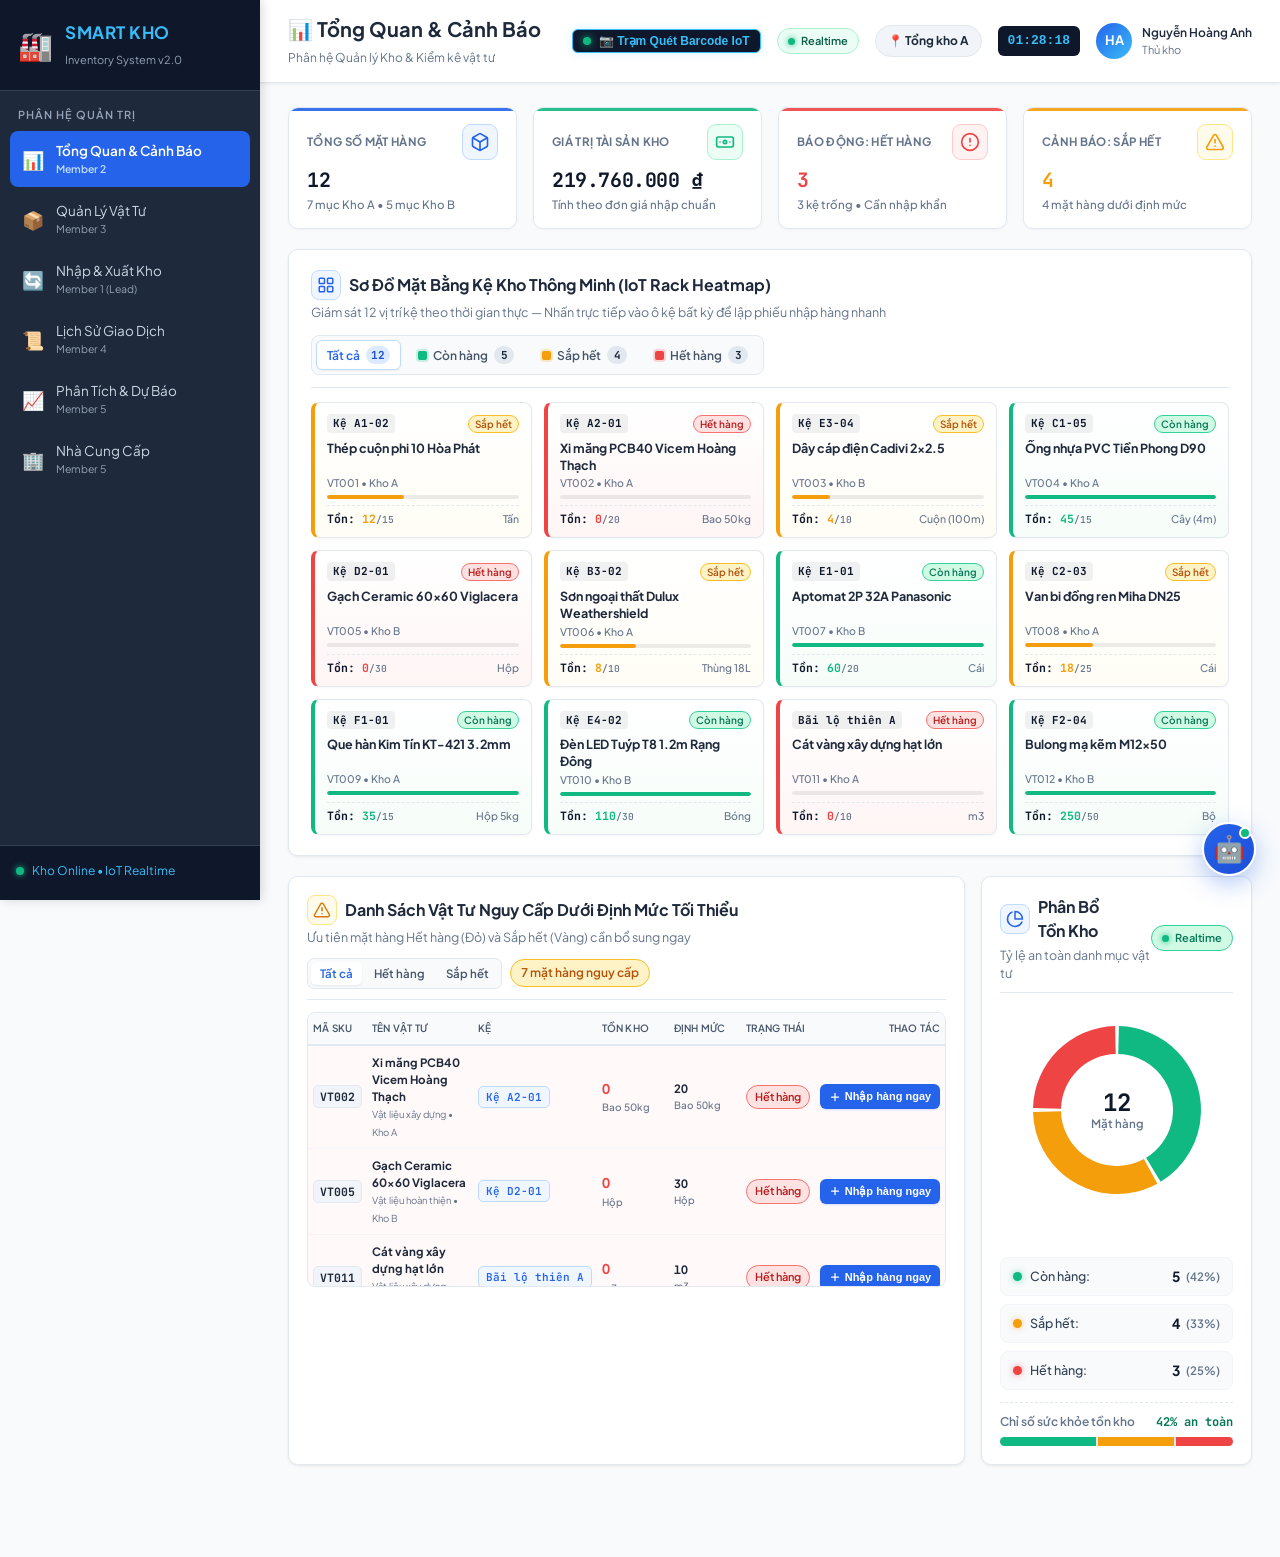
==== commit b96198f8: "ui(member-2): nang cap giao dien KPI, IoT rack heatmap, donut chart tooltip va responsive mobile/des" ====
--- a/index.html
+++ b/index.html
@@ -3,85 +3,176 @@
 <head>
   <meta charset="UTF-8">
   <meta name="viewport" content="width=device-width, initial-scale=1.0">
-  <title>Smart Kho - Tổng Quan & Cảnh Báo Tồn Kho</title>
+  <meta name="theme-color" content="#0f172a">
+  <title>Smart Kho - Tổng Quan &amp; Cảnh Báo Tồn Kho</title>
+  <link rel="preconnect" href="https://fonts.googleapis.com">
+  <link rel="preconnect" href="https://fonts.gstatic.com" crossorigin>
+  <link href="https://fonts.googleapis.com/css2?family=JetBrains+Mono:wght@500;600;700&family=Plus+Jakarta+Sans:wght@400;500;600;700;800&display=swap" rel="stylesheet">
   <link rel="stylesheet" href="assets/css/common.css">
   <link rel="stylesheet" href="assets/css/index.css">
 </head>
-<body>
+<body class="page-index">
+  <a href="#main-content" class="skip-link">Chuyển đến nội dung chính</a>
+
   <div class="app-layout">
-    <!-- Sidebar component -->
+    <!-- Tự động render bởi layout.js -->
     <div id="sidebar-container"></div>
 
     <div class="app-main">
-      <!-- Header component -->
+      <!-- Tự động render bởi layout.js -->
       <div id="header-container"></div>
 
-      <main class="page-content">
-        <!-- 4 KPI CARDS -->
-        <div class="kpi-grid">
-          <div class="kpi-card">
-            <div class="kpi-info">
+      <main class="page-content" id="main-content">
+        <!-- 1. 4 THẺ KPI THỜI GIAN THỰC -->
+        <section class="kpi-grid" aria-label="Chỉ số hiệu suất kho thời gian thực">
+          <article class="kpi-card kpi-card-blue" data-filter-target="ALL" onclick="filterHeatmapByStatus('ALL')" title="Nhấn để xem toàn bộ 12 vị trí kệ kho">
+            <div class="kpi-top-row">
               <h4>Tổng Số Mặt Hàng</h4>
-              <div class="kpi-value" id="kpi-total-items">0</div>
-            </div>
-            <div class="kpi-icon kpi-blue">📦</div>
+              <div class="kpi-icon kpi-blue" aria-hidden="true">
+                <svg viewBox="0 0 24 24" width="20" height="20" fill="none" stroke="currentColor" stroke-width="2" stroke-linecap="round" stroke-linejoin="round">
+                  <path d="M21 8a2 2 0 0 0-1-1.73l-7-4a2 2 0 0 0-2 0l-7 4A2 2 0 0 0 3 8v8a2 2 0 0 0 1 1.73l7 4a2 2 0 0 0 2 0l7-4A2 2 0 0 0 21 16Z"></path>
+                  <path d="m3.3 7 8.7 5 8.7-5"></path>
+                  <path d="M12 22V12"></path>
+                </svg>
+              </div>
+            </div>
+            <div class="kpi-info">
+              <div class="kpi-value tabular-nums" id="kpi-total-items" aria-live="polite">0</div>
+              <div class="kpi-meta" id="kpi-total-items-meta">12 vị trí kệ định danh IoT</div>
+            </div>
+          </article>
+
+          <article class="kpi-card kpi-card-green">
+            <div class="kpi-top-row">
+              <h4>Giá Trị Tài Sản Kho</h4>
+              <div class="kpi-icon kpi-green" aria-hidden="true">
+                <svg viewBox="0 0 24 24" width="20" height="20" fill="none" stroke="currentColor" stroke-width="2" stroke-linecap="round" stroke-linejoin="round">
+                  <rect width="20" height="12" x="2" y="6" rx="2"></rect>
+                  <circle cx="12" cy="12" r="2"></circle>
+                  <path d="M6 12h.01M18 12h.01"></path>
+                </svg>
+              </div>
+            </div>
+            <div class="kpi-info">
+              <div class="kpi-value tabular-nums" id="kpi-total-value" aria-live="polite">0 ₫</div>
+              <div class="kpi-meta" id="kpi-total-value-meta">Tính theo đơn giá nhập chuẩn</div>
+            </div>
+          </article>
+
+          <article class="kpi-card kpi-card-red" data-filter-target="OUT" onclick="filterHeatmapByStatus('OUT')" title="Nhấn để lọc các kệ đang hết hàng">
+            <div class="kpi-top-row">
+              <h4>Báo Động: Hết Hàng</h4>
+              <div class="kpi-icon kpi-red" aria-hidden="true">
+                <svg viewBox="0 0 24 24" width="20" height="20" fill="none" stroke="currentColor" stroke-width="2" stroke-linecap="round" stroke-linejoin="round">
+                  <circle cx="12" cy="12" r="10"></circle>
+                  <line x1="12" x2="12" y1="8" y2="12"></line>
+                  <line x1="12" x2="12.01" y1="16" y2="16"></line>
+                </svg>
+              </div>
+            </div>
+            <div class="kpi-info">
+              <div class="kpi-value tabular-nums kpi-danger-text" id="kpi-out-stock" aria-live="polite">0</div>
+              <div class="kpi-meta" id="kpi-out-stock-meta">Tồn kho = 0 • Cần nhập khẩn</div>
+            </div>
+          </article>
+
+          <article class="kpi-card kpi-card-yellow" data-filter-target="LOW" onclick="filterHeatmapByStatus('LOW')" title="Nhấn để lọc các kệ sắp hết hàng">
+            <div class="kpi-top-row">
+              <h4>Cảnh Báo: Sắp Hết</h4>
+              <div class="kpi-icon kpi-yellow" aria-hidden="true">
+                <svg viewBox="0 0 24 24" width="20" height="20" fill="none" stroke="currentColor" stroke-width="2" stroke-linecap="round" stroke-linejoin="round">
+                  <path d="m21.73 18-8-14a2 2 0 0 0-3.48 0l-8 14A2 2 0 0 0 4 21h16a2 2 0 0 0 1.73-3Z"></path>
+                  <path d="M12 9v4"></path>
+                  <path d="M12 17h.01"></path>
+                </svg>
+              </div>
+            </div>
+            <div class="kpi-info">
+              <div class="kpi-value tabular-nums kpi-warning-text" id="kpi-low-stock" aria-live="polite">0</div>
+              <div class="kpi-meta" id="kpi-low-stock-meta">Chạm hoặc dưới định mức an toàn</div>
+            </div>
+          </article>
+        </section>
+
+        <!-- 2. SƠ ĐỒ MẶT BẰNG KỆ KHO THÔNG MINH (IOT RACK HEATMAP) -->
+        <section class="card heatmap-section-card" aria-labelledby="heatmap-title">
+          <div class="card-header heatmap-card-header">
+            <div class="heatmap-title-group">
+              <h3 class="card-title" id="heatmap-title">
+                <span class="title-icon-box" aria-hidden="true">
+                  <svg viewBox="0 0 24 24" width="18" height="18" fill="none" stroke="currentColor" stroke-width="2" stroke-linecap="round" stroke-linejoin="round">
+                    <rect width="7" height="7" x="3" y="3" rx="1"></rect>
+                    <rect width="7" height="7" x="14" y="3" rx="1"></rect>
+                    <rect width="7" height="7" x="14" y="14" rx="1"></rect>
+                    <rect width="7" height="7" x="3" y="14" rx="1"></rect>
+                  </svg>
+                </span>
+                Sơ Đồ Mặt Bằng Kệ Kho Thông Minh (IoT Rack Heatmap)
+              </h3>
+              <p class="section-subtitle">
+                Giám sát 12 vị trí kệ theo thời gian thực — Nhấn trực tiếp vào ô kệ bất kỳ để lập phiếu nhập hàng nhanh
+              </p>
+            </div>
+
+            <div class="heatmap-controls-bar">
+              <div class="heatmap-filter-pills" role="group" aria-label="Lọc sơ đồ kệ theo trạng thái">
+                <button type="button" class="heatmap-filter-btn active" data-rack-filter="ALL" onclick="filterHeatmapByStatus('ALL')">
+                  <span>Tất cả</span> <span class="filter-count tabular-nums" id="rack-count-all">12</span>
+                </button>
+                <button type="button" class="heatmap-filter-btn filter-safe" data-rack-filter="IN_STOCK" onclick="filterHeatmapByStatus('IN_STOCK')">
+                  <span class="pill-label-wrap"><span class="legend-dot safe" aria-hidden="true"></span>Còn hàng</span>
+                  <span class="filter-count tabular-nums" id="rack-count-safe">0</span>
+                </button>
+                <button type="button" class="heatmap-filter-btn filter-low" data-rack-filter="LOW" onclick="filterHeatmapByStatus('LOW')">
+                  <span class="pill-label-wrap"><span class="legend-dot low" aria-hidden="true"></span>Sắp hết</span>
+                  <span class="filter-count tabular-nums" id="rack-count-low">0</span>
+                </button>
+                <button type="button" class="heatmap-filter-btn filter-out" data-rack-filter="OUT" onclick="filterHeatmapByStatus('OUT')">
+                  <span class="pill-label-wrap"><span class="legend-dot out" aria-hidden="true"></span>Hết hàng</span>
+                  <span class="filter-count tabular-nums" id="rack-count-out">0</span>
+                </button>
+              </div>
+            </div>
           </div>
 
-          <div class="kpi-card">
-            <div class="kpi-info">
-              <h4>Giá Trị Tài Sản Kho</h4>
-              <div class="kpi-value" id="kpi-total-value">0 đ</div>
-            </div>
-            <div class="kpi-icon kpi-green">💰</div>
+          <div class="rack-grid" id="rack-heatmap-grid" role="list" aria-label="Danh sách 12 vị trí kệ kho thông minh">
+            <!-- JS render 12 ô kệ hàng -->
           </div>
-
-          <div class="kpi-card">
-            <div class="kpi-info">
-              <h4>Báo Động: Hết Hàng</h4>
-              <div class="kpi-value" id="kpi-out-stock" style="color: var(--danger);">0</div>
-            </div>
-            <div class="kpi-icon kpi-red">🚨</div>
-          </div>
-
-          <div class="kpi-card">
-            <div class="kpi-info">
-              <h4>Cảnh Báo: Sắp Hết</h4>
-              <div class="kpi-value" id="kpi-low-stock" style="color: var(--warning);">0</div>
-            </div>
-            <div class="kpi-icon kpi-yellow">⚠️</div>
-          </div>
-        </div>
-
-        <!-- SƠ ĐỒ BẢN ĐỒ KỆ KHO THỜI GIAN THỰC (ĐƯA LÊN TRÊN ĐỂ DỄ QUAN SÁT) -->
-        <div class="card" style="margin-bottom: 20px;">
-          <div class="card-header" style="margin-bottom: 12px; padding-bottom: 8px;">
-            <div>
-              <h3 class="card-title">🗺️ Sơ Đồ Mặt Bằng Kệ Kho Thông Minh (IoT Rack Heatmap)</h3>
-              <p style="font-size: 12px; color: var(--text-muted); margin-top: 2px;">Trạng thái thời gian thực theo vị trí kệ (Bấm vào kệ để nhập hàng nhanh):</p>
-            </div>
-            <div style="display: flex; gap: 14px; font-size: 12px; align-items: center;">
-              <span><span style="display: inline-block; width: 10px; height: 10px; background: #10b981; border-radius: 2px; margin-right: 4px;"></span>Còn hàng</span>
-              <span><span style="display: inline-block; width: 10px; height: 10px; background: #f59e0b; border-radius: 2px; margin-right: 4px;"></span>Sắp hết</span>
-              <span><span style="display: inline-block; width: 10px; height: 10px; background: #ef4444; border-radius: 2px; margin-right: 4px;"></span>Hết hàng / Trống</span>
-            </div>
-          </div>
-          <div class="rack-grid" id="rack-heatmap-grid" style="margin-top: 8px;">
-            <!-- JS render các ô kệ hàng -->
-          </div>
-        </div>
-
+        </section>
+
+        <!-- 3. KHUNG 2 CỘT: BẢNG CẢNH BÁO NGUY CẤP & BIỂU ĐỒ DONUT CANVAS -->
         <div class="dashboard-split-grid">
-          <!-- BẢNG CẢNH BÁO NGUY CẤP (THU NHỎ GỌN GÀNG, CÓ SCROLLBAR MƯỢT) -->
-          <div class="card" style="margin-bottom: 0;">
-            <div class="card-header" style="margin-bottom: 12px; padding-bottom: 8px;">
-              <h3 class="card-title" style="font-size: 15px;">⚠️ Danh Sách Vật Tư Sắp Hết Hoặc Dưới Định Mức Tối Thiểu</h3>
-              <span class="badge badge-warning" id="warning-count-badge" style="font-size: 11px;">0 mục cần chú ý</span>
-            </div>
-
-            <!-- CHẾ ĐỘ XEM BẢNG CHO DESKTOP -->
-            <div class="table-responsive urgent-desktop-table" style="max-height: 275px; overflow-y: auto;">
-              <table class="table" style="font-size: 12.5px;">
-                <thead style="position: sticky; top: 0; background: #f8fafc; z-index: 2;">
+          <!-- CỘT TRÁI: DANH SÁCH VẬT TƯ NGUY CẤP DƯỚI ĐỊNH MỨC -->
+          <section class="card urgent-section-card" aria-labelledby="urgent-title">
+            <div class="card-header urgent-card-header">
+              <div class="urgent-title-group">
+                <h3 class="card-title" id="urgent-title">
+                  <span class="title-icon-box warning-icon-box" aria-hidden="true">
+                    <svg viewBox="0 0 24 24" width="18" height="18" fill="none" stroke="currentColor" stroke-width="2" stroke-linecap="round" stroke-linejoin="round">
+                      <path d="m21.73 18-8-14a2 2 0 0 0-3.48 0l-8 14A2 2 0 0 0 4 21h16a2 2 0 0 0 1.73-3Z"></path>
+                      <line x1="12" x2="12" y1="9" y2="13"></line>
+                      <line x1="12" x2="12.01" y1="17" y2="17"></line>
+                    </svg>
+                  </span>
+                  Danh Sách Vật Tư Nguy Cấp Dưới Định Mức Tối Thiểu
+                </h3>
+                <p class="section-subtitle">Ưu tiên mặt hàng Hết hàng (Đỏ) và Sắp hết (Vàng) cần bổ sung ngay</p>
+              </div>
+
+              <div class="urgent-header-actions">
+                <div class="urgent-subfilter-group" role="group" aria-label="Lọc danh sách cảnh báo">
+                  <button type="button" class="urgent-filter-chip active" data-urgent-filter="ALL" onclick="filterUrgentList('ALL')">Tất cả</button>
+                  <button type="button" class="urgent-filter-chip chip-danger" data-urgent-filter="OUT" onclick="filterUrgentList('OUT')">Hết hàng</button>
+                  <button type="button" class="urgent-filter-chip chip-warning" data-urgent-filter="LOW" onclick="filterUrgentList('LOW')">Sắp hết</button>
+                </div>
+                <span class="badge badge-warning tabular-nums" id="warning-count-badge" aria-live="polite">0 mặt hàng nguy cấp</span>
+              </div>
+            </div>
+
+            <!-- CHẾ ĐỘ XEM BẢNG CHO DESKTOP (MAX-HEIGHT 275PX, STICKY HEADER, SCROLLBAR MƯỢT) -->
+            <div class="table-responsive urgent-desktop-table">
+              <table class="table urgent-table">
+                <thead>
                   <tr>
                     <th>Mã SKU</th>
                     <th>Tên Vật Tư</th>
@@ -89,7 +180,7 @@
                     <th>Tồn Kho</th>
                     <th>Định Mức</th>
                     <th>Trạng Thái</th>
-                    <th style="text-align: right;">Thao Tác</th>
+                    <th class="text-right">Thao Tác</th>
                   </tr>
                 </thead>
                 <tbody id="urgent-table-body">
@@ -98,48 +189,72 @@
               </table>
             </div>
 
-            <!-- CHẾ ĐỘ XEM THẺ CHO SMARTPHONE (KHÔNG BỊ CẮT CỘT, DỄ BẤM NHẬP HÀNG) -->
+            <!-- CHẾ ĐỘ XEM THẺ APP CARD CHO SMARTPHONE (KHÔNG BỊ CẮT CỘT, DỄ CHẠM CẢM ỨNG) -->
             <div class="urgent-mobile-list" id="urgent-mobile-list">
               <!-- Dữ liệu JS render -->
             </div>
-          </div>
-
-          <!-- BIỂU ĐỒ TRÒN TỶ LỆ CƠ CẤU TỒN KHO (HTML5 CANVAS REALTIME) -->
-          <div class="card donut-card" style="margin-bottom: 0;">
-            <div class="card-header" style="margin-bottom: 12px; padding-bottom: 8px;">
-              <h3 class="card-title" style="font-size: 15px;">📊 Phân Bổ Tồn Kho</h3>
-              <span class="badge badge-success" style="font-size: 11px;">⚡ Realtime</span>
-            </div>
+          </section>
+
+          <!-- CỘT PHẢI: BIỂU ĐỒ TRÒN TỶ LỆ CƠ CẤU TỒN KHO (HTML5 CANVAS REALTIME) -->
+          <section class="card donut-card" aria-labelledby="donut-title">
+            <div class="card-header donut-card-header">
+              <div>
+                <h3 class="card-title" id="donut-title">
+                  <span class="title-icon-box" aria-hidden="true">
+                    <svg viewBox="0 0 24 24" width="18" height="18" fill="none" stroke="currentColor" stroke-width="2" stroke-linecap="round" stroke-linejoin="round">
+                      <path d="M21.21 15.89A10 10 0 1 1 8 2.83"></path>
+                      <path d="M22 12A10 10 0 0 0 12 2v10z"></path>
+                    </svg>
+                  </span>
+                  Phân Bổ Tồn Kho
+                </h3>
+                <p class="section-subtitle">Tỷ lệ an toàn danh mục vật tư</p>
+              </div>
+              <span class="badge badge-success realtime-pill">
+                <span class="live-dot-mini" aria-hidden="true"></span>Realtime
+              </span>
+            </div>
+
             <div class="donut-center-wrapper">
-              <canvas id="donutChart" width="220" height="220"></canvas>
-            </div>
-            <div class="donut-legend-modern">
-              <div class="donut-pill in-stock">
-                <span class="dot-indicator green"></span>
+              <canvas id="donutChart" width="210" height="210" role="img" aria-label="Biểu đồ tròn phân bổ tỷ lệ tồn kho giữa Còn hàng, Sắp hết và Hết hàng"></canvas>
+              <!-- Thanh Tooltip tương tác neo gọn phía dưới biểu đồ, không che chữ tâm và không tràn viền -->
+              <div id="donut-tooltip" class="donut-tooltip" role="status" aria-live="polite" hidden></div>
+            </div>
+
+            <div class="donut-legend-modern" role="list" aria-label="Chú giải cơ cấu tồn kho">
+              <div class="donut-pill in-stock" data-slice-index="0" role="listitem" tabindex="0">
+                <span class="dot-indicator green" aria-hidden="true"></span>
                 <span class="pill-name">Còn hàng:</span>
-                <strong id="legend-in-stock">0</strong>
-                <span class="pill-pct" id="pct-in-stock">(0%)</span>
-              </div>
-              <div class="donut-pill low-stock">
-                <span class="dot-indicator yellow"></span>
+                <strong class="tabular-nums" id="legend-in-stock">0</strong>
+                <span class="pill-pct tabular-nums" id="pct-in-stock">(0%)</span>
+              </div>
+              <div class="donut-pill low-stock" data-slice-index="1" role="listitem" tabindex="0">
+                <span class="dot-indicator yellow" aria-hidden="true"></span>
                 <span class="pill-name">Sắp hết:</span>
-                <strong id="legend-low-stock">0</strong>
-                <span class="pill-pct" id="pct-low-stock">(0%)</span>
-              </div>
-              <div class="donut-pill out-stock">
-                <span class="dot-indicator red"></span>
+                <strong class="tabular-nums" id="legend-low-stock">0</strong>
+                <span class="pill-pct tabular-nums" id="pct-low-stock">(0%)</span>
+              </div>
+              <div class="donut-pill out-stock" data-slice-index="2" role="listitem" tabindex="0">
+                <span class="dot-indicator red" aria-hidden="true"></span>
                 <span class="pill-name">Hết hàng:</span>
-                <strong id="legend-out-stock">0</strong>
-                <span class="pill-pct" id="pct-out-stock">(0%)</span>
-              </div>
-            </div>
+                <strong class="tabular-nums" id="legend-out-stock">0</strong>
+                <span class="pill-pct tabular-nums" id="pct-out-stock">(0%)</span>
+              </div>
+            </div>
+
             <!-- Thanh Tỷ Lệ An Toàn Kho -->
-            <div class="ratio-progress-bar" title="Thanh tỷ lệ cơ cấu tồn kho an toàn">
-              <div class="ratio-fill green" id="bar-in-stock" style="width: 0%;"></div>
-              <div class="ratio-fill yellow" id="bar-low-stock" style="width: 0%;"></div>
-              <div class="ratio-fill red" id="bar-out-stock" style="width: 0%;"></div>
-            </div>
-          </div>
+            <div class="ratio-progress-wrapper">
+              <div class="ratio-progress-header">
+                <span class="ratio-label">Chỉ số sức khỏe tồn kho</span>
+                <strong class="ratio-health-score tabular-nums" id="health-score-label">0% an toàn</strong>
+              </div>
+              <div class="ratio-progress-bar" title="Thanh tỷ lệ cơ cấu tồn kho an toàn">
+                <div class="ratio-fill green" id="bar-in-stock" style="width: 0%;"></div>
+                <div class="ratio-fill yellow" id="bar-low-stock" style="width: 0%;"></div>
+                <div class="ratio-fill red" id="bar-out-stock" style="width: 0%;"></div>
+              </div>
+            </div>
+          </section>
         </div>
       </main>
     </div>
--- a/assets/css/common.css
+++ b/assets/css/common.css
@@ -454,6 +454,7 @@
 /* --- NHÃN TRẠNG THÁI (STATUS BADGES - BẮT BUỘC THEO ĐỀ BÀI) --- */
 .badge {
   display: inline-flex;
+  white-space: nowrap;
   align-items: center;
   gap: 6px;
   padding: 4px 10px;
--- a/assets/css/index.css
+++ b/assets/css/index.css
@@ -1,131 +1,1141 @@
 /* ==============================================================================
- * PHÂN HỆ: TRANG CHỦ & BẢN ĐỒ KỆ KHO IOT HEATMAP (index.html)
+ * PHÂN HỆ 1: TRANG CHỦ, KPI, BẢN ĐỒ KỆ KHO IOT HEATMAP & CẢNH BÁO (index.css)
  * Phụ trách: Member 2 (Trần Quang Huy)
+ * Tiêu chuẩn: UI/UX Pro Max • Web Interface Guidelines • Responsive Mobile/Desktop
  * ============================================================================== */
 
-/* --- RACK HEATMAP (BẢN ĐỒ KỆ KHO THÔNG MINH) --- */
-.rack-grid {
+:root {
+  --idx-font-sans: 'Plus Jakarta Sans', 'Segoe UI', system-ui, -apple-system, sans-serif;
+  --idx-font-mono: 'JetBrains Mono', ui-monospace, SFMono-Regular, Menlo, Consolas, monospace;
+  --idx-navy-900: #0f172a;
+  --idx-navy-800: #1e293b;
+  --idx-slate-700: #334155;
+  --idx-slate-600: #475569;
+  --idx-slate-500: #64748b;
+  --idx-slate-200: #e2e8f0;
+  --idx-slate-100: #f1f5f9;
+  --idx-slate-50: #f8fafc;
+  --idx-blue-600: #2563eb;
+  --idx-blue-700: #1d4ed8;
+  --idx-cyan-400: #38bdf8;
+  --idx-safe-text: #047857;
+  --idx-safe-bg: #d1fae5;
+  --idx-safe-border: #34d399;
+  --idx-safe-accent: #10b981;
+  --idx-warn-text: #b45309;
+  --idx-warn-bg: #fef3c7;
+  --idx-warn-border: #fbbf24;
+  --idx-warn-accent: #f59e0b;
+  --idx-danger-text: #b91c1c;
+  --idx-danger-bg: #fee2e2;
+  --idx-danger-border: #f87171;
+  --idx-danger-accent: #ef4444;
+}
+
+body.page-index {
+  font-family: var(--idx-font-sans);
+}
+
+/* Chừa khoảng trống đáy trang để nút Floating Chatbot không đè lên Donut Card */
+.page-index .page-content {
+  padding-bottom: 92px;
+}
+
+/* Tăng độ tương phản rõ nét cho nút Trạm Quét Barcode IoT trên Header */
+.page-index .iot-scanner-trigger-btn {
+  background: #0f172a !important;
+  color: #38bdf8 !important;
+  border: 1px solid #38bdf8 !important;
+}
+
+.page-index .iot-scanner-trigger-btn:hover {
+  background: #0284c7 !important;
+  color: #ffffff !important;
+  border-color: #0284c7 !important;
+}
+
+/* --- SKIP LINK TRỢ NĂNG (WCAG 2.1 AA) --- */
+.skip-link {
+  position: absolute;
+  top: -100px;
+  left: 16px;
+  z-index: 10000;
+  background: var(--idx-navy-900);
+  color: #ffffff;
+  padding: 10px 16px;
+  border-radius: 8px;
+  font-size: 13px;
+  font-weight: 600;
+  text-decoration: none;
+  box-shadow: 0 4px 12px rgba(15, 23, 42, 0.25);
+  transition: top 0.2s ease;
+}
+
+.skip-link:focus-visible {
+  top: 12px;
+  outline: 2px solid var(--idx-cyan-400);
+  outline-offset: 2px;
+}
+
+/* --- TYPOGRAPHY & TABULAR NUMERALS --- */
+.tabular-nums,
+.mono-num,
+.kpi-value,
+.rack-qty-val,
+.filter-count {
+  font-variant-numeric: tabular-nums;
+}
+
+.card-title {
+  text-wrap: balance;
+}
+
+.text-right {
+  text-align: right !important;
+}
+
+.section-subtitle {
+  font-size: 12.5px;
+  color: var(--idx-slate-500);
+  margin-top: 3px;
+  line-height: 1.45;
+}
+
+.title-icon-box {
+  display: inline-flex;
+  align-items: center;
+  justify-content: center;
+  width: 30px;
+  height: 30px;
+  border-radius: 8px;
+  background: #eff6ff;
+  color: var(--idx-blue-600);
+  border: 1px solid #bfdbfe;
+  flex-shrink: 0;
+}
+
+.title-icon-box.warning-icon-box {
+  background: #fffbeb;
+  color: #d97706;
+  border-color: #fde68a;
+}
+
+/* ==============================================================================
+ * 1. HỆ THỐNG 4 THẺ KPI THỜI GIAN THỰC (KHÔNG BAO GIỜ BỊ CẮT CHỮ "...")
+ * ============================================================================== */
+.page-index .kpi-grid {
   display: grid;
-  grid-template-columns: repeat(6, 1fr);
-  gap: 12px;
-  margin-top: 10px;
-  width: 100%;
-}
-
-.rack-cell {
+  grid-template-columns: repeat(4, minmax(0, 1fr));
+  gap: 16px;
+  margin-bottom: 20px;
+}
+
+.page-index .kpi-card {
+  position: relative;
   background: #ffffff;
-  border: 1px solid var(--border-color);
-  border-radius: 8px;
-  padding: 10px 12px;
+  border-radius: 10px;
+  padding: 16px 18px;
+  border: 1px solid var(--idx-slate-200);
+  box-shadow: 0 1px 3px rgba(15, 23, 42, 0.04);
+  display: flex;
+  flex-direction: column;
+  justify-content: space-between;
+  align-items: stretch;
+  gap: 8px;
+  overflow: hidden;
+  touch-action: manipulation;
+  transition: transform 0.2s cubic-bezier(0.16, 1, 0.3, 1),
+              box-shadow 0.2s cubic-bezier(0.16, 1, 0.3, 1),
+              border-color 0.2s ease;
+}
+
+.page-index .kpi-card[data-filter-target] {
   cursor: pointer;
-  transition: all 0.2s ease;
-  position: relative;
-  overflow: hidden;
-  box-shadow: 0 1px 2px rgba(0,0,0,0.03);
-}
-
-.rack-cell:hover {
-  transform: translateY(-2px);
-  box-shadow: var(--shadow-md);
-  border-color: var(--primary);
-}
-
-.rack-cell::before {
+}
+
+.page-index .kpi-card::after {
   content: '';
   position: absolute;
   top: 0;
   left: 0;
-  bottom: 0;
-  width: 4px;
-}
-
-.rack-cell.rack-ok::before {
-  background: var(--success);
-}
-
-.rack-cell.rack-warning::before {
-  background: var(--warning);
-}
-
-.rack-cell.rack-danger::before {
-  background: var(--danger);
-}
-
-.rack-code {
+  right: 0;
+  height: 3px;
+  background: var(--idx-blue-600);
+  opacity: 0.9;
+}
+
+.page-index .kpi-card.kpi-card-green::after {
+  background: var(--idx-safe-accent);
+}
+
+.page-index .kpi-card.kpi-card-red::after {
+  background: var(--idx-danger-accent);
+}
+
+.page-index .kpi-card.kpi-card-yellow::after {
+  background: var(--idx-warn-accent);
+}
+
+.page-index .kpi-card:hover {
+  transform: translateY(-2px);
+  box-shadow: 0 8px 20px -4px rgba(15, 23, 42, 0.08);
+  border-color: #cbd5e1;
+}
+
+.page-index .kpi-card.kpi-filter-active {
+  border-color: var(--idx-blue-600);
+  box-shadow: 0 0 0 2px rgba(37, 99, 235, 0.16);
+}
+
+.page-index .kpi-top-row {
+  display: flex;
+  align-items: center;
+  justify-content: space-between;
+  gap: 8px;
+  width: 100%;
+}
+
+.page-index .kpi-top-row h4 {
+  font-size: 11.5px;
+  color: var(--idx-slate-500);
+  text-transform: uppercase;
+  letter-spacing: 0.03em;
+  font-weight: 700;
+  margin: 0;
+  line-height: 1.3;
+}
+
+.page-index .kpi-info {
+  width: 100%;
+  min-width: 0;
+}
+
+.page-index .kpi-value {
+  font-family: var(--idx-font-mono);
+  font-size: clamp(17px, 1.55vw, 22px);
+  font-weight: 700;
+  color: var(--idx-navy-900);
+  line-height: 1.25;
+  letter-spacing: -0.02em;
+  word-break: break-word;
+}
+
+.page-index .kpi-danger-text {
+  color: var(--idx-danger-accent) !important;
+}
+
+.page-index .kpi-warning-text {
+  color: var(--idx-warn-accent) !important;
+}
+
+.page-index .kpi-meta {
+  font-size: 11.5px;
+  color: var(--idx-slate-500);
+  margin-top: 4px;
+  font-weight: 500;
+  line-height: 1.35;
+}
+
+.page-index .kpi-icon {
+  width: 36px;
+  height: 36px;
+  border-radius: 9px;
+  display: flex;
+  align-items: center;
+  justify-content: center;
+  flex-shrink: 0;
+}
+
+.page-index .kpi-blue {
+  background: #eff6ff;
+  color: var(--idx-blue-600);
+  border: 1px solid #bfdbfe;
+}
+
+.page-index .kpi-green {
+  background: #ecfdf5;
+  color: var(--idx-safe-accent);
+  border: 1px solid #a7f3d0;
+}
+
+.page-index .kpi-red {
+  background: #fef2f2;
+  color: var(--idx-danger-accent);
+  border: 1px solid #fecaca;
+}
+
+.page-index .kpi-yellow {
+  background: #fffbeb;
+  color: var(--idx-warn-accent);
+  border: 1px solid #fde68a;
+}
+
+/* ==============================================================================
+ * 2. SƠ ĐỒ MẶT BẰNG KỆ KHO THÔNG MINH (IOT RACK HEATMAP - 12 Ô ĐỊNH VỊ)
+ * ============================================================================== */
+.heatmap-section-card {
+  margin-bottom: 20px;
+  padding: 20px 22px;
+}
+
+.heatmap-card-header {
+  display: flex;
+  justify-content: space-between;
+  align-items: flex-start;
+  gap: 14px;
+  flex-wrap: wrap;
+  margin-bottom: 14px;
+  padding-bottom: 12px;
+}
+
+.heatmap-controls-bar {
+  display: flex;
+  align-items: center;
+  gap: 10px;
+  flex-wrap: wrap;
+}
+
+.heatmap-filter-pills {
+  display: inline-flex;
+  align-items: center;
+  gap: 6px;
+  background: var(--idx-slate-50);
+  padding: 4px;
+  border-radius: 8px;
+  border: 1px solid var(--idx-slate-200);
+  flex-wrap: wrap;
+}
+
+.heatmap-filter-btn {
+  display: inline-flex;
+  align-items: center;
+  justify-content: space-between;
+  gap: 6px;
+  padding: 5px 10px;
+  border-radius: 6px;
+  border: 1px solid transparent;
+  background: transparent;
+  color: var(--idx-slate-600);
+  font-family: var(--idx-font-sans);
+  font-size: 12px;
+  font-weight: 600;
+  cursor: pointer;
+  white-space: nowrap;
+  touch-action: manipulation;
+  transition: background-color 0.15s ease, color 0.15s ease, border-color 0.15s ease, box-shadow 0.15s ease;
+}
+
+.pill-label-wrap {
+  display: inline-flex;
+  align-items: center;
+  gap: 6px;
+}
+
+.heatmap-filter-btn:hover {
+  background: #ffffff;
+  color: var(--idx-navy-900);
+}
+
+.heatmap-filter-btn.active {
+  background: #ffffff;
+  color: var(--idx-blue-600);
+  border-color: #bfdbfe;
+  box-shadow: 0 1px 2px rgba(15, 23, 42, 0.06);
+}
+
+.heatmap-filter-btn:focus-visible {
+  outline: 2px solid var(--idx-blue-600);
+  outline-offset: 2px;
+}
+
+.filter-count {
+  display: inline-flex;
+  align-items: center;
+  justify-content: center;
+  min-width: 20px;
+  height: 18px;
+  padding: 0 5px;
+  border-radius: 999px;
+  background: var(--idx-slate-200);
+  color: var(--idx-navy-800);
+  font-family: var(--idx-font-mono);
   font-size: 11px;
   font-weight: 700;
-  text-transform: uppercase;
-  letter-spacing: 0.5px;
-  margin-bottom: 4px;
-  display: flex;
-  align-items: center;
-  gap: 4px;
-}
-
-.rack-name {
-  font-size: 12px;
-  font-weight: 600;
-  color: var(--text-main);
-  white-space: nowrap;
+}
+
+.heatmap-filter-btn.active .filter-count {
+  background: #dbeafe;
+  color: var(--idx-blue-700);
+}
+
+.legend-dot {
+  display: inline-block;
+  width: 9px;
+  height: 9px;
+  border-radius: 2px;
+  flex-shrink: 0;
+}
+
+.legend-dot.safe {
+  background: var(--idx-safe-accent);
+  box-shadow: 0 0 0 2px rgba(16, 185, 129, 0.2);
+}
+
+.legend-dot.low {
+  background: var(--idx-warn-accent);
+  box-shadow: 0 0 0 2px rgba(245, 158, 11, 0.2);
+}
+
+.legend-dot.out {
+  background: var(--idx-danger-accent);
+  box-shadow: 0 0 0 2px rgba(239, 68, 68, 0.2);
+}
+
+/* Lưới 12 Ô Kệ Kho Thông Minh: 4 cột x 3 hàng trên Desktop giúp hiển thị đầy đủ 100% mã kệ không bao giờ bị cắt */
+.page-index .rack-grid {
+  display: grid;
+  grid-template-columns: repeat(4, minmax(0, 1fr)) !important;
+  gap: 12px;
+  margin-top: 8px;
+  width: 100%;
+}
+
+.page-index .rack-cell {
+  appearance: none;
+  -webkit-appearance: none;
+  font-family: var(--idx-font-sans);
+  text-align: left;
+  width: 100%;
+  background: #ffffff;
+  border: 1px solid var(--idx-slate-200);
+  border-left: 4px solid var(--idx-safe-accent);
+  border-radius: 8px;
+  padding: 11px 12px;
+  cursor: pointer;
+  position: relative;
+  display: flex;
+  flex-direction: column;
+  justify-content: space-between;
+  min-height: 112px;
+  box-shadow: 0 1px 2px rgba(15, 23, 42, 0.04);
+  touch-action: manipulation;
+  transition: transform 0.18s cubic-bezier(0.16, 1, 0.3, 1),
+              box-shadow 0.18s cubic-bezier(0.16, 1, 0.3, 1),
+              border-color 0.18s ease,
+              background-color 0.18s ease;
+}
+
+.page-index .rack-cell.status-safe {
+  border-left: 4px solid var(--idx-safe-accent);
+  background: linear-gradient(180deg, #ffffff 0%, #f6fdf9 100%);
+}
+
+.page-index .rack-cell.status-low {
+  border-left: 4px solid var(--idx-warn-accent);
+  background: linear-gradient(180deg, #ffffff 0%, #fffdf5 100%);
+}
+
+.page-index .rack-cell.status-out {
+  border-left: 4px solid var(--idx-danger-accent);
+  background: linear-gradient(180deg, #ffffff 0%, #fff5f5 100%);
+}
+
+.page-index .rack-cell:hover {
+  transform: translateY(-2px);
+  box-shadow: 0 10px 18px -4px rgba(15, 23, 42, 0.12);
+  border-color: var(--idx-blue-600);
+}
+
+.page-index .rack-cell:active {
+  transform: translateY(0) scale(0.99);
+}
+
+.page-index .rack-cell:focus-visible {
+  outline: 2px solid var(--idx-blue-600);
+  outline-offset: 2px;
+}
+
+.page-index .rack-cell.rack-highlighted {
+  box-shadow: 0 0 0 3px rgba(37, 99, 235, 0.35), 0 10px 20px -4px rgba(37, 99, 235, 0.2);
+  border-color: var(--idx-blue-600);
+  transform: translateY(-2px);
+}
+
+.page-index .rack-header-row {
+  display: flex;
+  justify-content: space-between;
+  align-items: center;
+  gap: 6px;
+  margin-bottom: 5px;
+  width: 100%;
+}
+
+.page-index .rack-code {
+  font-family: var(--idx-font-mono);
+  font-weight: 700;
+  font-size: 11px;
+  color: var(--idx-navy-900);
+  background: rgba(15, 23, 42, 0.06);
+  padding: 2px 6px;
+  border-radius: 4px;
+  line-height: 1.3;
+}
+
+.page-index .rack-badge {
+  font-size: 10px !important;
+  padding: 2px 6px !important;
+  white-space: nowrap;
+  flex-shrink: 0;
+}
+
+.page-index .rack-item-name {
+  font-size: 12.5px;
+  font-weight: 700;
+  color: var(--idx-navy-800);
+  margin: 2px 0 3px;
+  line-height: 1.35;
+  display: -webkit-box;
+  -webkit-line-clamp: 2;
+  -webkit-box-orient: vertical;
   overflow: hidden;
   text-overflow: ellipsis;
+  min-height: 33px;
+}
+
+.page-index .rack-sku-meta {
+  font-size: 10.5px;
+  color: var(--idx-slate-500);
+  font-weight: 500;
   margin-bottom: 6px;
-}
-
-.rack-qty-row {
+  white-space: nowrap;
+  overflow: hidden;
+  text-overflow: ellipsis;
+}
+
+/* Thanh đo dung lượng tồn kho trên từng ô kệ (IoT Telemetry Meter) */
+.rack-capacity-track {
+  width: 100%;
+  height: 4px;
+  background: rgba(15, 23, 42, 0.08);
+  border-radius: 999px;
+  overflow: hidden;
+  margin-bottom: 6px;
+}
+
+.rack-capacity-fill {
+  height: 100%;
+  border-radius: 999px;
+  transition: width 0.4s cubic-bezier(0.16, 1, 0.3, 1);
+}
+
+.rack-capacity-fill.safe {
+  background: var(--idx-safe-accent);
+}
+
+.rack-capacity-fill.low {
+  background: var(--idx-warn-accent);
+}
+
+.rack-capacity-fill.out {
+  background: var(--idx-danger-accent);
+}
+
+.page-index .rack-qty-row {
   display: flex;
   justify-content: space-between;
   align-items: center;
+  gap: 6px;
   font-size: 11px;
-}
-
-.rack-qty-val {
+  color: var(--idx-slate-500);
+  border-top: 1px dashed var(--idx-slate-200);
+  padding-top: 5px;
+  margin-top: auto;
+  width: 100%;
+}
+
+.page-index .rack-qty-val {
+  font-family: var(--idx-font-mono);
   font-weight: 700;
-  color: var(--text-main);
-}
-
-/* Vùng hiển thị biểu đồ Donut Canvas */
-.donut-chart-container {
+  font-size: 11.5px;
+  color: var(--idx-navy-900);
+  white-space: nowrap;
+}
+
+.rack-unit-tag {
+  font-size: 10.5px;
+  color: var(--idx-slate-500);
+  font-weight: 500;
+  text-align: right;
+  white-space: nowrap;
+  overflow: hidden;
+  text-overflow: ellipsis;
+}
+
+.rack-quick-cta {
+  display: none;
+  font-size: 10.5px;
+  font-weight: 700;
+  color: var(--idx-blue-600);
+  white-space: nowrap;
+}
+
+.page-index .rack-cell:hover .rack-quick-cta,
+.page-index .rack-cell:focus-visible .rack-quick-cta {
+  display: inline-block;
+}
+
+.page-index .rack-cell:hover .rack-unit-tag,
+.page-index .rack-cell:focus-visible .rack-unit-tag {
+  display: none;
+}
+
+/* ==============================================================================
+ * 3. LƯỚI 2 CỘT & BẢNG CẢNH BÁO NGUY CẤP (KHỚP 100% CẢ 7 CỘT Ở 1280PX KHÔNG CUỘN NGANG)
+ * ============================================================================== */
+.page-index .dashboard-split-grid {
+  display: grid;
+  grid-template-columns: minmax(0, 2.25fr) minmax(248px, 0.9fr);
+  gap: 16px;
+  align-items: stretch;
+  width: 100%;
+}
+
+.page-index .dashboard-split-grid > * {
+  min-width: 0;
+  max-width: 100%;
+}
+
+.urgent-section-card {
+  margin-bottom: 0;
+  padding: 18px 18px;
   display: flex;
   flex-direction: column;
+}
+
+.urgent-card-header {
+  display: flex;
+  justify-content: space-between;
+  align-items: flex-start;
+  gap: 12px;
+  flex-wrap: wrap;
+  margin-bottom: 12px;
+  padding-bottom: 10px;
+}
+
+.urgent-header-actions {
+  display: flex;
+  align-items: center;
+  gap: 8px;
+  flex-wrap: wrap;
+}
+
+.urgent-subfilter-group {
+  display: inline-flex;
+  align-items: center;
+  background: var(--idx-slate-50);
+  border: 1px solid var(--idx-slate-200);
+  border-radius: 7px;
+  padding: 3px;
+  gap: 3px;
+}
+
+.urgent-filter-chip {
+  border: none;
+  background: transparent;
+  color: var(--idx-slate-600);
+  font-family: var(--idx-font-sans);
+  font-size: 11.5px;
+  font-weight: 600;
+  padding: 4px 9px;
+  border-radius: 5px;
+  cursor: pointer;
+  white-space: nowrap;
+  touch-action: manipulation;
+  transition: background-color 0.15s ease, color 0.15s ease, box-shadow 0.15s ease;
+}
+
+.urgent-filter-chip:hover {
+  color: var(--idx-navy-900);
+  background: #ffffff;
+}
+
+.urgent-filter-chip.active {
+  background: #ffffff;
+  color: var(--idx-blue-600);
+  box-shadow: 0 1px 2px rgba(15, 23, 42, 0.08);
+}
+
+.urgent-filter-chip.chip-danger.active {
+  color: var(--idx-danger-text);
+  background: var(--idx-danger-bg);
+}
+
+.urgent-filter-chip.chip-warning.active {
+  color: var(--idx-warn-text);
+  background: var(--idx-warn-bg);
+}
+
+.urgent-filter-chip:focus-visible {
+  outline: 2px solid var(--idx-blue-600);
+  outline-offset: 2px;
+}
+
+/* Khung cuộn bảng Desktop đúng chuẩn đặc tả: max-height: 275px, overflow-y: auto, sticky header */
+.page-index .urgent-desktop-table {
+  max-height: 275px;
+  overflow-y: auto;
+  overflow-x: auto;
+  border: 1px solid var(--idx-slate-200);
+  border-radius: 8px;
+  scrollbar-width: thin;
+  scrollbar-color: #cbd5e1 #f8fafc;
+}
+
+.page-index .urgent-desktop-table::-webkit-scrollbar {
+  width: 6px;
+  height: 6px;
+}
+
+.page-index .urgent-desktop-table::-webkit-scrollbar-track {
+  background: var(--idx-slate-50);
+}
+
+.page-index .urgent-desktop-table::-webkit-scrollbar-thumb {
+  background: #cbd5e1;
+  border-radius: 999px;
+}
+
+.page-index .urgent-table {
+  font-size: 11.5px;
+  width: 100%;
+  border-collapse: separate;
+  border-spacing: 0;
+  table-layout: auto;
+}
+
+.page-index .urgent-table thead {
+  position: sticky;
+  top: 0;
+  background: var(--idx-slate-50);
+  z-index: 3;
+}
+
+.page-index .urgent-table th {
+  font-size: 10px;
+  text-transform: uppercase;
+  letter-spacing: 0.02em;
+  color: var(--idx-slate-600);
+  padding: 8px 5px;
+  background: var(--idx-slate-50);
+  border-bottom: 2px solid var(--idx-slate-200);
+  white-space: nowrap;
+}
+
+.page-index .urgent-table td {
+  padding: 8px 5px;
+  border-bottom: 1px solid var(--idx-slate-100);
+  vertical-align: middle;
+}
+
+.page-index .urgent-table tbody tr {
+  transition: background-color 0.15s ease;
+}
+
+.page-index .urgent-table tbody tr:hover {
+  background-color: #f8fafc;
+}
+
+.page-index .urgent-table tbody tr.row-out-of-stock {
+  background-color: rgba(254, 242, 242, 0.45);
+}
+
+.page-index .urgent-table tbody tr.row-out-of-stock:hover {
+  background-color: rgba(254, 226, 226, 0.55);
+}
+
+.page-index .urgent-table .badge {
+  white-space: nowrap;
+  font-size: 11px;
+  padding: 3px 8px;
+}
+
+.sku-code-pill {
+  font-family: var(--idx-font-mono);
+  font-size: 11.5px;
+  font-weight: 700;
+  color: var(--idx-navy-800);
+  background: var(--idx-slate-100);
+  border: 1px solid var(--idx-slate-200);
+  padding: 2px 6px;
+  border-radius: 5px;
+  display: inline-block;
+  white-space: nowrap;
+}
+
+.rack-locate-btn {
+  display: inline-flex;
+  align-items: center;
+  gap: 4px;
+  font-family: var(--idx-font-mono);
+  font-size: 11px;
+  font-weight: 600;
+  color: var(--idx-blue-600);
+  background: #eff6ff;
+  border: 1px solid #bfdbfe;
+  padding: 3px 7px;
+  border-radius: 5px;
+  cursor: pointer;
+  white-space: nowrap;
+  touch-action: manipulation;
+  transition: background-color 0.15s ease, color 0.15s ease;
+}
+
+.rack-locate-btn:hover {
+  background: var(--idx-blue-600);
+  color: #ffffff;
+}
+
+.rack-locate-btn:focus-visible {
+  outline: 2px solid var(--idx-blue-600);
+  outline-offset: 2px;
+}
+
+.deficit-subtext {
+  display: block;
+  font-size: 10px;
+  color: var(--idx-slate-500);
+  margin-top: 1px;
+  font-weight: 500;
+  white-space: nowrap;
+}
+
+.restock-action-btn {
+  display: inline-flex;
   align-items: center;
   justify-content: center;
+  gap: 4px;
+  white-space: nowrap;
+  font-weight: 600;
+  font-size: 11px;
+  padding: 5px 8px;
+  touch-action: manipulation;
+  box-shadow: 0 1px 2px rgba(37, 99, 235, 0.2);
+}
+
+.btn-plus-icon {
+  width: 12px;
+  height: 12px;
+  flex-shrink: 0;
+}
+
+/* ==============================================================================
+ * 4. BIỂU ĐỒ TRÒN DONUT CANVAS & TOOLTIP TƯƠNG TÁC + THANH TỶ LỆ AN TOÀN
+ * ============================================================================== */
+.page-index .donut-card {
+  margin-bottom: 0;
+  padding: 18px 18px;
+  display: flex;
+  flex-direction: column;
+  justify-content: space-between;
+}
+
+.donut-card-header {
+  margin-bottom: 8px;
+  padding-bottom: 10px;
+}
+
+.realtime-pill {
+  display: inline-flex;
+  align-items: center;
+  gap: 6px;
+  font-size: 11px;
+  white-space: nowrap;
+}
+
+.live-dot-mini {
+  width: 7px;
+  height: 7px;
+  border-radius: 50%;
+  background: var(--idx-safe-accent);
+  box-shadow: 0 0 6px var(--idx-safe-accent);
+}
+
+.page-index .donut-center-wrapper {
   position: relative;
-  padding: 10px 0;
-}
-
-.donut-legend {
   display: flex;
   flex-direction: column;
+  justify-content: center;
+  align-items: center;
+  padding: 4px 0 34px;
+  min-height: 244px;
+}
+
+#donutChart {
+  cursor: pointer;
+  touch-action: manipulation;
+}
+
+/* Tooltip tương tác neo gọn phía dưới vòng tròn Donut, không che tâm và không tràn viền */
+.donut-tooltip {
+  position: absolute;
+  bottom: 0;
+  left: 50%;
+  transform: translateX(-50%);
+  pointer-events: none;
+  z-index: 15;
+  background: var(--idx-navy-900);
+  color: #ffffff;
+  padding: 5px 11px;
+  border-radius: 999px;
+  font-size: 11.5px;
+  line-height: 1.3;
+  box-shadow: 0 4px 12px rgba(15, 23, 42, 0.22);
+  border: 1px solid rgba(255, 255, 255, 0.15);
+  white-space: nowrap;
+  max-width: 100%;
+  overflow: hidden;
+  text-overflow: ellipsis;
+}
+
+.donut-tooltip-head {
+  display: inline-flex;
+  align-items: center;
+  gap: 6px;
+  font-weight: 600;
+}
+
+.donut-tooltip-dot {
+  width: 8px;
+  height: 8px;
+  border-radius: 50%;
+  display: inline-block;
+  flex-shrink: 0;
+}
+
+/* Chú giải Legend tương tác hai chiều với Donut Canvas */
+.page-index .donut-pill {
+  cursor: pointer;
+  user-select: none;
+  transition: background-color 0.15s ease, border-color 0.15s ease, transform 0.15s ease;
+}
+
+.page-index .donut-pill.is-active,
+.page-index .donut-pill:hover {
+  background: #f1f5f9;
+  border-color: #cbd5e1;
+  transform: translateX(3px);
+}
+
+.page-index .donut-pill:focus-visible {
+  outline: 2px solid var(--idx-blue-600);
+  outline-offset: 2px;
+}
+
+/* Thanh Tỷ Lệ Cơ Cấu Tồn Kho An Toàn */
+.ratio-progress-wrapper {
+  margin-top: 12px;
+  padding-top: 10px;
+  border-top: 1px dashed var(--idx-slate-200);
+}
+
+.ratio-progress-header {
+  display: flex;
+  justify-content: space-between;
+  align-items: center;
+  font-size: 12px;
+  margin-bottom: 6px;
   gap: 8px;
-  margin-top: 15px;
-  width: 100%;
-}
-
-.donut-legend-item {
-  display: flex;
-  justify-content: space-between;
-  align-items: center;
-  font-size: 12.5px;
-}
-
-.donut-legend-color {
-  display: inline-block;
-  width: 10px;
-  height: 10px;
-  border-radius: 2px;
-  margin-right: 6px;
-}
-
-@media (max-width: 992px) {
-  .rack-grid {
-    grid-template-columns: repeat(3, 1fr);
-  }
-}
-
-@media (max-width: 576px) {
-  .rack-grid {
-    grid-template-columns: repeat(2, 1fr);
-    gap: 8px;
-  }
-}
+}
+
+.ratio-label {
+  color: var(--idx-slate-500);
+  font-weight: 600;
+}
+
+.ratio-health-score {
+  font-family: var(--idx-font-mono);
+  font-size: 12px;
+  color: var(--idx-safe-text);
+  white-space: nowrap;
+}
+
+.page-index .ratio-progress-bar {
+  margin-top: 0;
+  height: 9px;
+  background: var(--idx-slate-200);
+  border-radius: 999px;
+  overflow: hidden;
+  display: flex;
+  gap: 2px;
+}
+
+/* ==============================================================================
+ * 5. RESPONSIVE DESIGN (DESKTOP 1280PX+ & SMARTPHONE 360PX - 440PX)
+ * ============================================================================== */
+@media screen and (max-width: 1200px) {
+  .page-index .kpi-grid {
+    grid-template-columns: repeat(2, minmax(0, 1fr));
+  }
+
+  .page-index .rack-grid {
+    grid-template-columns: repeat(3, minmax(0, 1fr)) !important;
+  }
+
+  .page-index .dashboard-split-grid {
+    grid-template-columns: 1fr !important;
+  }
+}
+
+@media screen and (max-width: 992px) {
+  .heatmap-card-header,
+  .urgent-card-header {
+    flex-direction: column;
+    align-items: flex-start;
+  }
+
+  .heatmap-controls-bar,
+  .urgent-header-actions {
+    width: 100%;
+    justify-content: space-between;
+  }
+}
+
+@media screen and (max-width: 768px) {
+  .page-index .page-content {
+    padding-bottom: 135px !important;
+  }
+
+  .page-index .kpi-grid {
+    grid-template-columns: repeat(2, minmax(0, 1fr)) !important;
+    gap: 10px !important;
+  }
+
+  .page-index .kpi-card {
+    padding: 12px 13px;
+    gap: 6px;
+  }
+
+  .page-index .kpi-top-row h4 {
+    font-size: 10.5px;
+  }
+
+  .page-index .kpi-icon {
+    width: 30px;
+    height: 30px;
+    border-radius: 7px;
+  }
+
+  .page-index .kpi-icon svg {
+    width: 16px;
+    height: 16px;
+  }
+
+  .page-index .kpi-value {
+    font-size: clamp(14px, 4.1vw, 17px) !important;
+  }
+
+  .page-index .kpi-meta {
+    font-size: 10.5px;
+  }
+
+  .page-index .rack-grid {
+    grid-template-columns: repeat(2, minmax(0, 1fr)) !important;
+    gap: 10px !important;
+  }
+
+  .page-index .rack-cell {
+    min-height: 108px !important;
+    padding: 10px !important;
+  }
+
+  .page-index .rack-header-row {
+    gap: 4px;
+    flex-wrap: wrap;
+  }
+
+  .page-index .rack-code {
+    font-size: 10.5px;
+    padding: 1px 5px;
+  }
+
+  .page-index .rack-badge {
+    font-size: 9.5px !important;
+    padding: 1px 5px !important;
+  }
+
+  .page-index .rack-qty-val {
+    font-size: 10.5px;
+  }
+
+  .rack-unit-tag {
+    font-size: 10px;
+  }
+
+  .page-index .realtime-badge {
+    display: none;
+  }
+
+  .heatmap-filter-pills {
+    width: 100%;
+    display: grid;
+    grid-template-columns: repeat(2, minmax(0, 1fr));
+  }
+
+  .heatmap-filter-btn {
+    min-height: 38px;
+  }
+
+  /* Thẻ Mobile App Card cho danh sách vật tư nguy cấp */
+  .urgent-mobile-card {
+    border-left: 4px solid var(--idx-warn-accent);
+  }
+
+  .urgent-mobile-card.card-status-out {
+    border-left-color: var(--idx-danger-accent);
+    background: linear-gradient(180deg, #ffffff 0%, #fffafa 100%);
+  }
+
+  .urgent-mobile-card .btn {
+    min-height: 44px;
+    font-weight: 700;
+  }
+}
+
+@media screen and (max-width: 400px) {
+  .page-index .kpi-card {
+    padding: 10px 11px;
+  }
+
+  .page-index .kpi-value {
+    font-size: 13.5px !important;
+  }
+
+  .page-index .rack-grid {
+    grid-template-columns: repeat(2, minmax(0, 1fr)) !important;
+    gap: 8px !important;
+  }
+
+  .page-index .rack-cell {
+    padding: 8px 9px !important;
+  }
+
+  .page-index .rack-qty-row {
+    font-size: 10px;
+  }
+
+  .page-index .rack-qty-val {
+    font-size: 10.5px;
+  }
+}
+
+/* --- TÔN TRỌNG PREFERS-REDUCED-MOTION --- */
+@media (prefers-reduced-motion: reduce) {
+  .page-index .kpi-card,
+  .page-index .rack-cell,
+  .page-index .donut-pill,
+  .rack-capacity-fill,
+  .page-index .ratio-fill {
+    transition: none !important;
+    animation: none !important;
+  }
+}
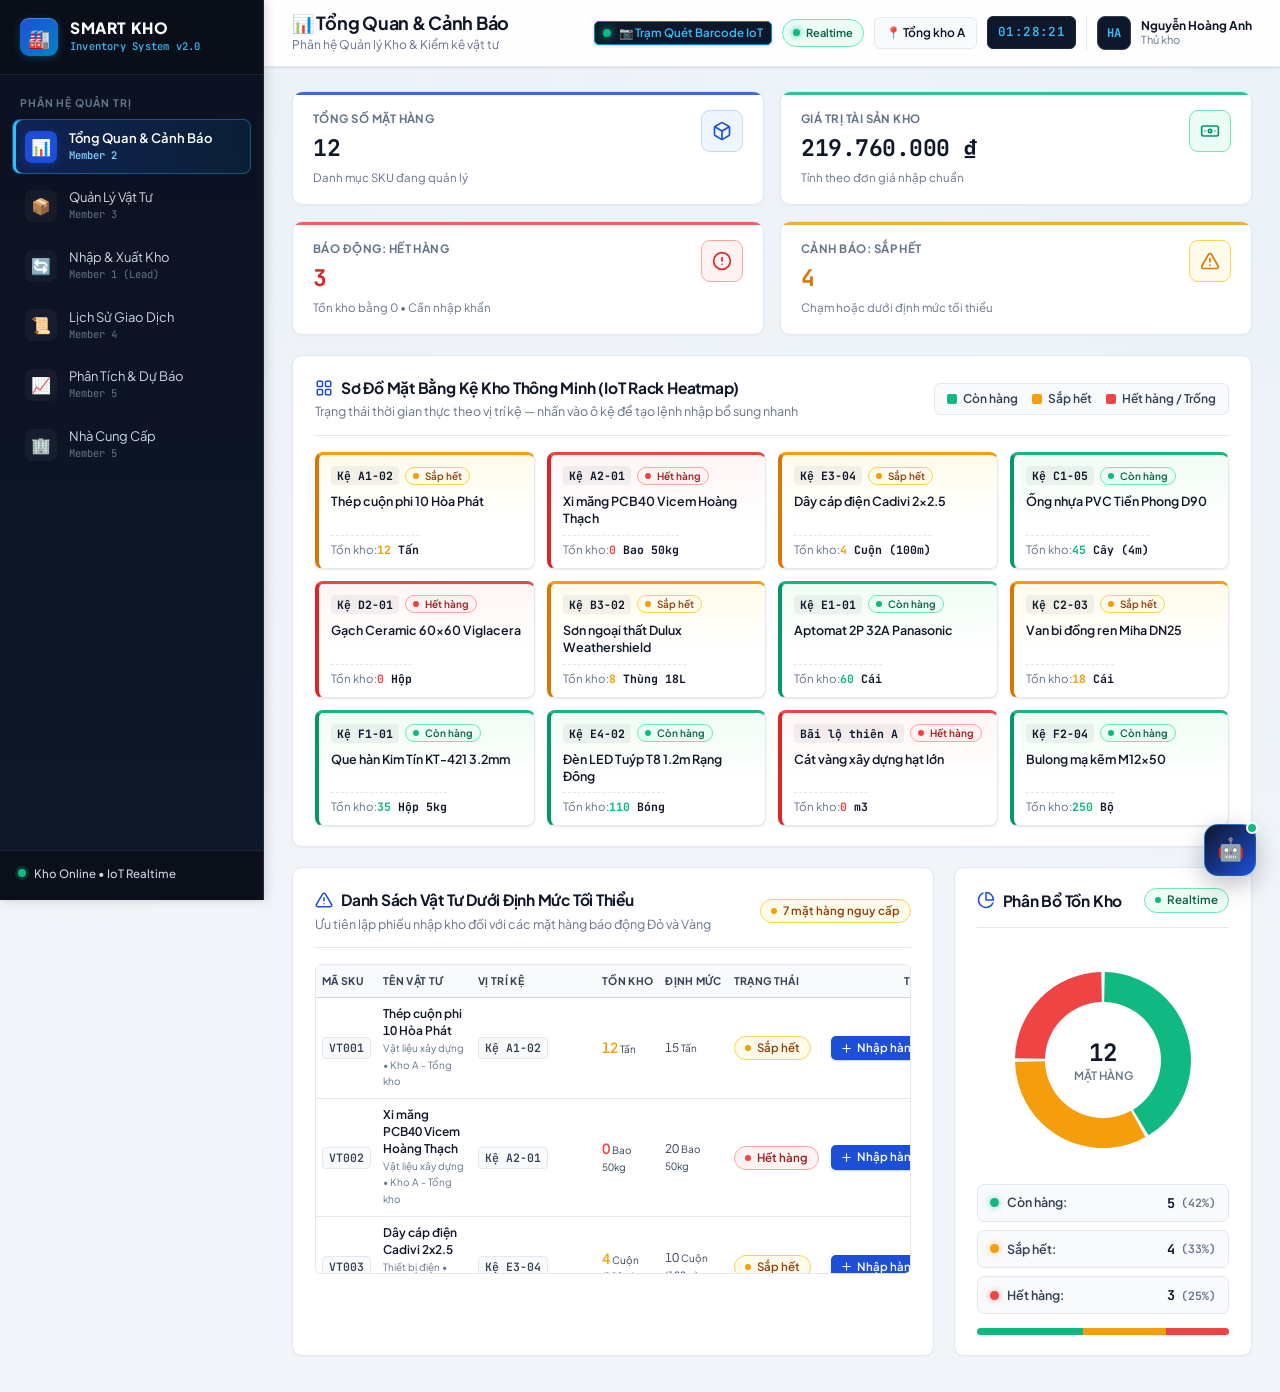
==== commit dfd35c0c: "sync(member-2): dong bo giao dien va logic index tu tkw-duphong" ====
--- a/index.html
+++ b/index.html
@@ -4,183 +4,117 @@
   <meta charset="UTF-8">
   <meta name="viewport" content="width=device-width, initial-scale=1.0">
   <meta name="theme-color" content="#0f172a">
-  <title>Smart Kho - Tổng Quan &amp; Cảnh Báo Tồn Kho</title>
+  <title>Smart Kho — Tổng Quan &amp; Cảnh Báo Tồn Kho</title>
   <link rel="preconnect" href="https://fonts.googleapis.com">
   <link rel="preconnect" href="https://fonts.gstatic.com" crossorigin>
-  <link href="https://fonts.googleapis.com/css2?family=JetBrains+Mono:wght@500;600;700&family=Plus+Jakarta+Sans:wght@400;500;600;700;800&display=swap" rel="stylesheet">
   <link rel="stylesheet" href="assets/css/common.css">
   <link rel="stylesheet" href="assets/css/index.css">
 </head>
-<body class="page-index">
+<body>
   <a href="#main-content" class="skip-link">Chuyển đến nội dung chính</a>
-
   <div class="app-layout">
-    <!-- Tự động render bởi layout.js -->
+    <!-- Sidebar component -->
     <div id="sidebar-container"></div>
 
     <div class="app-main">
-      <!-- Tự động render bởi layout.js -->
+      <!-- Header component -->
       <div id="header-container"></div>
 
       <main class="page-content" id="main-content">
-        <!-- 1. 4 THẺ KPI THỜI GIAN THỰC -->
-        <section class="kpi-grid" aria-label="Chỉ số hiệu suất kho thời gian thực">
-          <article class="kpi-card kpi-card-blue" data-filter-target="ALL" onclick="filterHeatmapByStatus('ALL')" title="Nhấn để xem toàn bộ 12 vị trí kệ kho">
-            <div class="kpi-top-row">
+        <!-- 4 KPI CARDS -->
+        <div class="kpi-grid">
+          <div class="kpi-card">
+            <div class="kpi-info">
               <h4>Tổng Số Mặt Hàng</h4>
-              <div class="kpi-icon kpi-blue" aria-hidden="true">
-                <svg viewBox="0 0 24 24" width="20" height="20" fill="none" stroke="currentColor" stroke-width="2" stroke-linecap="round" stroke-linejoin="round">
-                  <path d="M21 8a2 2 0 0 0-1-1.73l-7-4a2 2 0 0 0-2 0l-7 4A2 2 0 0 0 3 8v8a2 2 0 0 0 1 1.73l7 4a2 2 0 0 0 2 0l7-4A2 2 0 0 0 21 16Z"></path>
-                  <path d="m3.3 7 8.7 5 8.7-5"></path>
-                  <path d="M12 22V12"></path>
-                </svg>
-              </div>
+              <div class="kpi-value" id="kpi-total-items">0</div>
+              <span class="kpi-sub">Danh mục SKU đang quản lý</span>
             </div>
-            <div class="kpi-info">
-              <div class="kpi-value tabular-nums" id="kpi-total-items" aria-live="polite">0</div>
-              <div class="kpi-meta" id="kpi-total-items-meta">12 vị trí kệ định danh IoT</div>
-            </div>
-          </article>
-
-          <article class="kpi-card kpi-card-green">
-            <div class="kpi-top-row">
-              <h4>Giá Trị Tài Sản Kho</h4>
-              <div class="kpi-icon kpi-green" aria-hidden="true">
-                <svg viewBox="0 0 24 24" width="20" height="20" fill="none" stroke="currentColor" stroke-width="2" stroke-linecap="round" stroke-linejoin="round">
-                  <rect width="20" height="12" x="2" y="6" rx="2"></rect>
-                  <circle cx="12" cy="12" r="2"></circle>
-                  <path d="M6 12h.01M18 12h.01"></path>
-                </svg>
-              </div>
-            </div>
-            <div class="kpi-info">
-              <div class="kpi-value tabular-nums" id="kpi-total-value" aria-live="polite">0 ₫</div>
-              <div class="kpi-meta" id="kpi-total-value-meta">Tính theo đơn giá nhập chuẩn</div>
-            </div>
-          </article>
-
-          <article class="kpi-card kpi-card-red" data-filter-target="OUT" onclick="filterHeatmapByStatus('OUT')" title="Nhấn để lọc các kệ đang hết hàng">
-            <div class="kpi-top-row">
-              <h4>Báo Động: Hết Hàng</h4>
-              <div class="kpi-icon kpi-red" aria-hidden="true">
-                <svg viewBox="0 0 24 24" width="20" height="20" fill="none" stroke="currentColor" stroke-width="2" stroke-linecap="round" stroke-linejoin="round">
-                  <circle cx="12" cy="12" r="10"></circle>
-                  <line x1="12" x2="12" y1="8" y2="12"></line>
-                  <line x1="12" x2="12.01" y1="16" y2="16"></line>
-                </svg>
-              </div>
-            </div>
-            <div class="kpi-info">
-              <div class="kpi-value tabular-nums kpi-danger-text" id="kpi-out-stock" aria-live="polite">0</div>
-              <div class="kpi-meta" id="kpi-out-stock-meta">Tồn kho = 0 • Cần nhập khẩn</div>
-            </div>
-          </article>
-
-          <article class="kpi-card kpi-card-yellow" data-filter-target="LOW" onclick="filterHeatmapByStatus('LOW')" title="Nhấn để lọc các kệ sắp hết hàng">
-            <div class="kpi-top-row">
-              <h4>Cảnh Báo: Sắp Hết</h4>
-              <div class="kpi-icon kpi-yellow" aria-hidden="true">
-                <svg viewBox="0 0 24 24" width="20" height="20" fill="none" stroke="currentColor" stroke-width="2" stroke-linecap="round" stroke-linejoin="round">
-                  <path d="m21.73 18-8-14a2 2 0 0 0-3.48 0l-8 14A2 2 0 0 0 4 21h16a2 2 0 0 0 1.73-3Z"></path>
-                  <path d="M12 9v4"></path>
-                  <path d="M12 17h.01"></path>
-                </svg>
-              </div>
-            </div>
-            <div class="kpi-info">
-              <div class="kpi-value tabular-nums kpi-warning-text" id="kpi-low-stock" aria-live="polite">0</div>
-              <div class="kpi-meta" id="kpi-low-stock-meta">Chạm hoặc dưới định mức an toàn</div>
-            </div>
-          </article>
-        </section>
-
-        <!-- 2. SƠ ĐỒ MẶT BẰNG KỆ KHO THÔNG MINH (IOT RACK HEATMAP) -->
-        <section class="card heatmap-section-card" aria-labelledby="heatmap-title">
-          <div class="card-header heatmap-card-header">
-            <div class="heatmap-title-group">
-              <h3 class="card-title" id="heatmap-title">
-                <span class="title-icon-box" aria-hidden="true">
-                  <svg viewBox="0 0 24 24" width="18" height="18" fill="none" stroke="currentColor" stroke-width="2" stroke-linecap="round" stroke-linejoin="round">
-                    <rect width="7" height="7" x="3" y="3" rx="1"></rect>
-                    <rect width="7" height="7" x="14" y="3" rx="1"></rect>
-                    <rect width="7" height="7" x="14" y="14" rx="1"></rect>
-                    <rect width="7" height="7" x="3" y="14" rx="1"></rect>
-                  </svg>
-                </span>
-                Sơ Đồ Mặt Bằng Kệ Kho Thông Minh (IoT Rack Heatmap)
-              </h3>
-              <p class="section-subtitle">
-                Giám sát 12 vị trí kệ theo thời gian thực — Nhấn trực tiếp vào ô kệ bất kỳ để lập phiếu nhập hàng nhanh
-              </p>
-            </div>
-
-            <div class="heatmap-controls-bar">
-              <div class="heatmap-filter-pills" role="group" aria-label="Lọc sơ đồ kệ theo trạng thái">
-                <button type="button" class="heatmap-filter-btn active" data-rack-filter="ALL" onclick="filterHeatmapByStatus('ALL')">
-                  <span>Tất cả</span> <span class="filter-count tabular-nums" id="rack-count-all">12</span>
-                </button>
-                <button type="button" class="heatmap-filter-btn filter-safe" data-rack-filter="IN_STOCK" onclick="filterHeatmapByStatus('IN_STOCK')">
-                  <span class="pill-label-wrap"><span class="legend-dot safe" aria-hidden="true"></span>Còn hàng</span>
-                  <span class="filter-count tabular-nums" id="rack-count-safe">0</span>
-                </button>
-                <button type="button" class="heatmap-filter-btn filter-low" data-rack-filter="LOW" onclick="filterHeatmapByStatus('LOW')">
-                  <span class="pill-label-wrap"><span class="legend-dot low" aria-hidden="true"></span>Sắp hết</span>
-                  <span class="filter-count tabular-nums" id="rack-count-low">0</span>
-                </button>
-                <button type="button" class="heatmap-filter-btn filter-out" data-rack-filter="OUT" onclick="filterHeatmapByStatus('OUT')">
-                  <span class="pill-label-wrap"><span class="legend-dot out" aria-hidden="true"></span>Hết hàng</span>
-                  <span class="filter-count tabular-nums" id="rack-count-out">0</span>
-                </button>
-              </div>
+            <div class="kpi-icon kpi-blue" aria-hidden="true">
+              <svg viewBox="0 0 24 24" fill="none" stroke="currentColor" stroke-width="2" stroke-linecap="round" stroke-linejoin="round"><path d="M21 8a2 2 0 0 0-1-1.73l-7-4a2 2 0 0 0-2 0l-7 4A2 2 0 0 0 3 8v8a2 2 0 0 0 1 1.73l7 4a2 2 0 0 0 2 0l7-4A2 2 0 0 0 21 16Z"/><path d="m3.3 7 8.7 5 8.7-5"/><path d="M12 22V12"/></svg>
             </div>
           </div>
 
-          <div class="rack-grid" id="rack-heatmap-grid" role="list" aria-label="Danh sách 12 vị trí kệ kho thông minh">
-            <!-- JS render 12 ô kệ hàng -->
+          <div class="kpi-card">
+            <div class="kpi-info">
+              <h4>Giá Trị Tài Sản Kho</h4>
+              <div class="kpi-value" id="kpi-total-value">0 ₫</div>
+              <span class="kpi-sub">Tính theo đơn giá nhập chuẩn</span>
+            </div>
+            <div class="kpi-icon kpi-green" aria-hidden="true">
+              <svg viewBox="0 0 24 24" fill="none" stroke="currentColor" stroke-width="2" stroke-linecap="round" stroke-linejoin="round"><rect width="20" height="12" x="2" y="6" rx="2"/><circle cx="12" cy="12" r="2"/><path d="M6 12h.01M18 12h.01"/></svg>
+            </div>
+          </div>
+
+          <div class="kpi-card">
+            <div class="kpi-info">
+              <h4>Báo Động: Hết Hàng</h4>
+              <div class="kpi-value" id="kpi-out-stock" style="color: var(--danger);">0</div>
+              <span class="kpi-sub">Tồn kho bằng 0 • Cần nhập khẩn</span>
+            </div>
+            <div class="kpi-icon kpi-red" aria-hidden="true">
+              <svg viewBox="0 0 24 24" fill="none" stroke="currentColor" stroke-width="2" stroke-linecap="round" stroke-linejoin="round"><circle cx="12" cy="12" r="10"/><line x1="12" x2="12" y1="8" y2="12"/><line x1="12" x2="12.01" y1="16" y2="16"/></svg>
+            </div>
+          </div>
+
+          <div class="kpi-card">
+            <div class="kpi-info">
+              <h4>Cảnh Báo: Sắp Hết</h4>
+              <div class="kpi-value" id="kpi-low-stock" style="color: var(--warning);">0</div>
+              <span class="kpi-sub">Chạm hoặc dưới định mức tối thiểu</span>
+            </div>
+            <div class="kpi-icon kpi-yellow" aria-hidden="true">
+              <svg viewBox="0 0 24 24" fill="none" stroke="currentColor" stroke-width="2" stroke-linecap="round" stroke-linejoin="round"><path d="m21.73 18-8-14a2 2 0 0 0-3.48 0l-8 14A2 2 0 0 0 4 21h16a2 2 0 0 0 1.73-3Z"/><path d="M12 9v4"/><path d="M12 17h.01"/></svg>
+            </div>
+          </div>
+        </div>
+
+        <!-- SƠ ĐỒ BẢN ĐỒ KỆ KHO THỜI GIAN THỰC -->
+        <section class="card" aria-labelledby="heatmap-heading">
+          <div class="card-header">
+            <div>
+              <h3 class="card-title" id="heatmap-heading">
+                <svg viewBox="0 0 24 24" fill="none" stroke="currentColor" stroke-width="2" stroke-linecap="round" stroke-linejoin="round" aria-hidden="true"><rect width="7" height="7" x="3" y="3" rx="1"/><rect width="7" height="7" x="14" y="3" rx="1"/><rect width="7" height="7" x="14" y="14" rx="1"/><rect width="7" height="7" x="3" y="14" rx="1"/></svg>
+                Sơ Đồ Mặt Bằng Kệ Kho Thông Minh (IoT Rack Heatmap)
+              </h3>
+              <p class="card-subtitle">Trạng thái thời gian thực theo vị trí kệ — nhấn vào ô kệ để tạo lệnh nhập bổ sung nhanh</p>
+            </div>
+            <div class="heatmap-legend-bar" aria-label="Chú giải màu trạng thái kệ">
+              <span class="legend-item"><span class="legend-swatch safe" aria-hidden="true"></span>Còn hàng</span>
+              <span class="legend-item"><span class="legend-swatch low" aria-hidden="true"></span>Sắp hết</span>
+              <span class="legend-item"><span class="legend-swatch out" aria-hidden="true"></span>Hết hàng / Trống</span>
+            </div>
+          </div>
+          <div class="rack-grid" id="rack-heatmap-grid">
+            <!-- JS render các ô kệ hàng -->
           </div>
         </section>
 
-        <!-- 3. KHUNG 2 CỘT: BẢNG CẢNH BÁO NGUY CẤP & BIỂU ĐỒ DONUT CANVAS -->
         <div class="dashboard-split-grid">
-          <!-- CỘT TRÁI: DANH SÁCH VẬT TƯ NGUY CẤP DƯỚI ĐỊNH MỨC -->
-          <section class="card urgent-section-card" aria-labelledby="urgent-title">
-            <div class="card-header urgent-card-header">
-              <div class="urgent-title-group">
-                <h3 class="card-title" id="urgent-title">
-                  <span class="title-icon-box warning-icon-box" aria-hidden="true">
-                    <svg viewBox="0 0 24 24" width="18" height="18" fill="none" stroke="currentColor" stroke-width="2" stroke-linecap="round" stroke-linejoin="round">
-                      <path d="m21.73 18-8-14a2 2 0 0 0-3.48 0l-8 14A2 2 0 0 0 4 21h16a2 2 0 0 0 1.73-3Z"></path>
-                      <line x1="12" x2="12" y1="9" y2="13"></line>
-                      <line x1="12" x2="12.01" y1="17" y2="17"></line>
-                    </svg>
-                  </span>
-                  Danh Sách Vật Tư Nguy Cấp Dưới Định Mức Tối Thiểu
+          <!-- BẢNG CẢNH BÁO NGUY CẤP -->
+          <section class="card" style="margin-bottom: 0;" aria-labelledby="urgent-heading">
+            <div class="card-header">
+              <div>
+                <h3 class="card-title" id="urgent-heading">
+                  <svg viewBox="0 0 24 24" fill="none" stroke="currentColor" stroke-width="2" stroke-linecap="round" stroke-linejoin="round" aria-hidden="true"><path d="M10.29 3.86 1.82 18a2 2 0 0 0 1.71 3h16.94a2 2 0 0 0 1.71-3L13.71 3.86a2 2 0 0 0-3.42 0z"/><line x1="12" x2="12" y1="9" y2="13"/><line x1="12" x2="12.01" y1="17" y2="17"/></svg>
+                  Danh Sách Vật Tư Dưới Định Mức Tối Thiểu
                 </h3>
-                <p class="section-subtitle">Ưu tiên mặt hàng Hết hàng (Đỏ) và Sắp hết (Vàng) cần bổ sung ngay</p>
+                <p class="card-subtitle">Ưu tiên lập phiếu nhập kho đối với các mặt hàng báo động Đỏ và Vàng</p>
               </div>
-
-              <div class="urgent-header-actions">
-                <div class="urgent-subfilter-group" role="group" aria-label="Lọc danh sách cảnh báo">
-                  <button type="button" class="urgent-filter-chip active" data-urgent-filter="ALL" onclick="filterUrgentList('ALL')">Tất cả</button>
-                  <button type="button" class="urgent-filter-chip chip-danger" data-urgent-filter="OUT" onclick="filterUrgentList('OUT')">Hết hàng</button>
-                  <button type="button" class="urgent-filter-chip chip-warning" data-urgent-filter="LOW" onclick="filterUrgentList('LOW')">Sắp hết</button>
-                </div>
-                <span class="badge badge-warning tabular-nums" id="warning-count-badge" aria-live="polite">0 mặt hàng nguy cấp</span>
-              </div>
+              <span class="badge badge-warning" id="warning-count-badge" aria-live="polite">0 mục cần chú ý</span>
             </div>
 
-            <!-- CHẾ ĐỘ XEM BẢNG CHO DESKTOP (MAX-HEIGHT 275PX, STICKY HEADER, SCROLLBAR MƯỢT) -->
-            <div class="table-responsive urgent-desktop-table">
-              <table class="table urgent-table">
+            <!-- CHẾ ĐỘ XEM BẢNG CHO DESKTOP -->
+            <div class="table-responsive urgent-desktop-table urgent-scroll-viewport">
+              <table class="table">
                 <thead>
                   <tr>
                     <th>Mã SKU</th>
                     <th>Tên Vật Tư</th>
-                    <th>Kệ</th>
+                    <th>Vị Trí Kệ</th>
                     <th>Tồn Kho</th>
                     <th>Định Mức</th>
                     <th>Trạng Thái</th>
-                    <th class="text-right">Thao Tác</th>
+                    <th style="text-align: right;">Thao Tác</th>
                   </tr>
                 </thead>
                 <tbody id="urgent-table-body">
@@ -189,65 +123,49 @@
               </table>
             </div>
 
-            <!-- CHẾ ĐỘ XEM THẺ APP CARD CHO SMARTPHONE (KHÔNG BỊ CẮT CỘT, DỄ CHẠM CẢM ỨNG) -->
+            <!-- CHẾ ĐỘ XEM THẺ CHO SMARTPHONE -->
             <div class="urgent-mobile-list" id="urgent-mobile-list">
               <!-- Dữ liệu JS render -->
             </div>
           </section>
 
-          <!-- CỘT PHẢI: BIỂU ĐỒ TRÒN TỶ LỆ CƠ CẤU TỒN KHO (HTML5 CANVAS REALTIME) -->
-          <section class="card donut-card" aria-labelledby="donut-title">
-            <div class="card-header donut-card-header">
-              <div>
-                <h3 class="card-title" id="donut-title">
-                  <span class="title-icon-box" aria-hidden="true">
-                    <svg viewBox="0 0 24 24" width="18" height="18" fill="none" stroke="currentColor" stroke-width="2" stroke-linecap="round" stroke-linejoin="round">
-                      <path d="M21.21 15.89A10 10 0 1 1 8 2.83"></path>
-                      <path d="M22 12A10 10 0 0 0 12 2v10z"></path>
-                    </svg>
-                  </span>
+          <!-- BIỂU ĐỒ TRÒN TỶ LỆ CƠ CẤU TỒN KHO (HTML5 CANVAS REALTIME) -->
+          <section class="card donut-card" style="margin-bottom: 0;" aria-labelledby="donut-heading">
+            <div>
+              <div class="card-header">
+                <h3 class="card-title" id="donut-heading">
+                  <svg viewBox="0 0 24 24" fill="none" stroke="currentColor" stroke-width="2" stroke-linecap="round" stroke-linejoin="round" aria-hidden="true"><path d="M21.21 15.89A10 10 0 1 1 8 2.83"/><path d="M22 12A10 10 0 0 0 12 2v10z"/></svg>
                   Phân Bổ Tồn Kho
                 </h3>
-                <p class="section-subtitle">Tỷ lệ an toàn danh mục vật tư</p>
+                <span class="badge badge-success">Realtime</span>
               </div>
-              <span class="badge badge-success realtime-pill">
-                <span class="live-dot-mini" aria-hidden="true"></span>Realtime
-              </span>
-            </div>
-
-            <div class="donut-center-wrapper">
-              <canvas id="donutChart" width="210" height="210" role="img" aria-label="Biểu đồ tròn phân bổ tỷ lệ tồn kho giữa Còn hàng, Sắp hết và Hết hàng"></canvas>
-              <!-- Thanh Tooltip tương tác neo gọn phía dưới biểu đồ, không che chữ tâm và không tràn viền -->
-              <div id="donut-tooltip" class="donut-tooltip" role="status" aria-live="polite" hidden></div>
-            </div>
-
-            <div class="donut-legend-modern" role="list" aria-label="Chú giải cơ cấu tồn kho">
-              <div class="donut-pill in-stock" data-slice-index="0" role="listitem" tabindex="0">
-                <span class="dot-indicator green" aria-hidden="true"></span>
-                <span class="pill-name">Còn hàng:</span>
-                <strong class="tabular-nums" id="legend-in-stock">0</strong>
-                <span class="pill-pct tabular-nums" id="pct-in-stock">(0%)</span>
-              </div>
-              <div class="donut-pill low-stock" data-slice-index="1" role="listitem" tabindex="0">
-                <span class="dot-indicator yellow" aria-hidden="true"></span>
-                <span class="pill-name">Sắp hết:</span>
-                <strong class="tabular-nums" id="legend-low-stock">0</strong>
-                <span class="pill-pct tabular-nums" id="pct-low-stock">(0%)</span>
-              </div>
-              <div class="donut-pill out-stock" data-slice-index="2" role="listitem" tabindex="0">
-                <span class="dot-indicator red" aria-hidden="true"></span>
-                <span class="pill-name">Hết hàng:</span>
-                <strong class="tabular-nums" id="legend-out-stock">0</strong>
-                <span class="pill-pct tabular-nums" id="pct-out-stock">(0%)</span>
+              <div class="donut-center-wrapper">
+                <canvas id="donutChart" width="220" height="220" aria-label="Biểu đồ tròn tỷ lệ cơ cấu tồn kho"></canvas>
               </div>
             </div>
 
-            <!-- Thanh Tỷ Lệ An Toàn Kho -->
-            <div class="ratio-progress-wrapper">
-              <div class="ratio-progress-header">
-                <span class="ratio-label">Chỉ số sức khỏe tồn kho</span>
-                <strong class="ratio-health-score tabular-nums" id="health-score-label">0% an toàn</strong>
+            <div>
+              <div class="donut-legend-modern">
+                <div class="donut-pill in-stock">
+                  <span class="dot-indicator green" aria-hidden="true"></span>
+                  <span class="pill-name">Còn hàng:</span>
+                  <strong id="legend-in-stock">0</strong>
+                  <span class="pill-pct" id="pct-in-stock">(0%)</span>
+                </div>
+                <div class="donut-pill low-stock">
+                  <span class="dot-indicator yellow" aria-hidden="true"></span>
+                  <span class="pill-name">Sắp hết:</span>
+                  <strong id="legend-low-stock">0</strong>
+                  <span class="pill-pct" id="pct-low-stock">(0%)</span>
+                </div>
+                <div class="donut-pill out-stock">
+                  <span class="dot-indicator red" aria-hidden="true"></span>
+                  <span class="pill-name">Hết hàng:</span>
+                  <strong id="legend-out-stock">0</strong>
+                  <span class="pill-pct" id="pct-out-stock">(0%)</span>
+                </div>
               </div>
+              <!-- Thanh Tỷ Lệ An Toàn Kho -->
               <div class="ratio-progress-bar" title="Thanh tỷ lệ cơ cấu tồn kho an toàn">
                 <div class="ratio-fill green" id="bar-in-stock" style="width: 0%;"></div>
                 <div class="ratio-fill yellow" id="bar-low-stock" style="width: 0%;"></div>
--- a/assets/css/index.css
+++ b/assets/css/index.css
@@ -1,498 +1,1674 @@
-/* ==============================================================================
- * PHÂN HỆ 1: TRANG CHỦ, KPI, BẢN ĐỒ KỆ KHO IOT HEATMAP & CẢNH BÁO (index.css)
- * Phụ trách: Member 2 (Trần Quang Huy)
- * Tiêu chuẩn: UI/UX Pro Max • Web Interface Guidelines • Responsive Mobile/Desktop
- * ============================================================================== */
+/**
+ * ==============================================================================
+ * SMART KHO ERP — INDUSTRIAL PRECISION DESIGN SYSTEM (common.css / style.css)
+ * Crafted with frontend-design, ui-ux-pro-max & web-design-guidelines
+ * ==============================================================================
+ */
+
+@import url('https://fonts.googleapis.com/css2?family=JetBrains+Mono:wght@400;500;600;700&family=Plus+Jakarta+Sans:wght@400;500;600;700;800&display=swap');
 
 :root {
-  --idx-font-sans: 'Plus Jakarta Sans', 'Segoe UI', system-ui, -apple-system, sans-serif;
-  --idx-font-mono: 'JetBrains Mono', ui-monospace, SFMono-Regular, Menlo, Consolas, monospace;
-  --idx-navy-900: #0f172a;
-  --idx-navy-800: #1e293b;
-  --idx-slate-700: #334155;
-  --idx-slate-600: #475569;
-  --idx-slate-500: #64748b;
-  --idx-slate-200: #e2e8f0;
-  --idx-slate-100: #f1f5f9;
-  --idx-slate-50: #f8fafc;
-  --idx-blue-600: #2563eb;
-  --idx-blue-700: #1d4ed8;
-  --idx-cyan-400: #38bdf8;
-  --idx-safe-text: #047857;
-  --idx-safe-bg: #d1fae5;
-  --idx-safe-border: #34d399;
-  --idx-safe-accent: #10b981;
-  --idx-warn-text: #b45309;
-  --idx-warn-bg: #fef3c7;
-  --idx-warn-border: #fbbf24;
-  --idx-warn-accent: #f59e0b;
-  --idx-danger-text: #b91c1c;
-  --idx-danger-bg: #fee2e2;
-  --idx-danger-border: #f87171;
-  --idx-danger-accent: #ef4444;
-}
-
-body.page-index {
-  font-family: var(--idx-font-sans);
-}
-
-/* Chừa khoảng trống đáy trang để nút Floating Chatbot không đè lên Donut Card */
-.page-index .page-content {
-  padding-bottom: 92px;
-}
-
-/* Tăng độ tương phản rõ nét cho nút Trạm Quét Barcode IoT trên Header */
-.page-index .iot-scanner-trigger-btn {
-  background: #0f172a !important;
-  color: #38bdf8 !important;
-  border: 1px solid #38bdf8 !important;
-}
-
-.page-index .iot-scanner-trigger-btn:hover {
-  background: #0284c7 !important;
-  color: #ffffff !important;
-  border-color: #0284c7 !important;
-}
-
-/* --- SKIP LINK TRỢ NĂNG (WCAG 2.1 AA) --- */
+  /* Core Surfaces — Architectural Slate & Crisp Data Canvas */
+  --body-bg: #f1f5f9;
+  --surface-subtle: #f8fafc;
+  --card-bg: #ffffff;
+  --card-hover-bg: #fcfdff;
+
+  /* Dark Control Room Sidebar */
+  --dark-bg: #090d16;
+  --sidebar-bg: #0f172a;
+  --sidebar-surface: #1e293b;
+  --sidebar-hover: rgba(255, 255, 255, 0.06);
+  --sidebar-border: rgba(148, 163, 184, 0.14);
+
+  /* Brand & Operational Accents */
+  --primary: #1d4ed8;
+  --primary-hover: #1e40af;
+  --primary-light: #eff6ff;
+  --primary-border: #bfdbfe;
+  --accent-cyan: #0284c7;
+  --accent-cyan-glow: rgba(56, 189, 248, 0.22);
+
+  /* Mandatory Pedagogical Status Tokens (Green / Amber / Red) */
+  --success: #059669;
+  --success-bright: #10b981;
+  --success-bg: #ecfdf5;
+  --success-border: #6ee7b7;
+  --success-text: #065f46;
+
+  --warning: #d97706;
+  --warning-bright: #f59e0b;
+  --warning-bg: #fffbeb;
+  --warning-border: #fcd34d;
+  --warning-text: #92400e;
+
+  --danger: #dc2626;
+  --danger-bright: #ef4444;
+  --danger-bg: #fef2f2;
+  --danger-border: #fca5a5;
+  --danger-text: #991b1b;
+
+  --info: #0369a1;
+  --info-bg: #f0f9ff;
+  --info-border: #bae6fd;
+
+  /* Typography & Ink Hierarchy (WCAG AA/AAA Verified) */
+  --text-main: #0f172a;
+  --text-secondary: #334155;
+  --text-muted: #64748b;
+  --text-on-dark: #f8fafc;
+  --text-muted-on-dark: #94a3b8;
+
+  /* Structural Hairlines & Radii */
+  --border-color: #e2e8f0;
+  --border-strong: #cbd5e1;
+  --radius-xs: 4px;
+  --radius-sm: 6px;
+  --radius: 10px;
+  --radius-lg: 14px;
+
+  /* Disciplined Elevation Scale */
+  --shadow-xs: 0 1px 2px rgba(15, 23, 42, 0.04);
+  --shadow-sm: 0 1px 3px rgba(15, 23, 42, 0.06), 0 1px 2px rgba(15, 23, 42, 0.04);
+  --shadow-md: 0 4px 12px -2px rgba(15, 23, 42, 0.08), 0 2px 6px -1px rgba(15, 23, 42, 0.04);
+  --shadow-lg: 0 12px 28px -4px rgba(15, 23, 42, 0.14), 0 4px 10px -2px rgba(15, 23, 42, 0.06);
+  --focus-ring: 0 0 0 3px rgba(29, 78, 216, 0.22);
+
+  /* Font Stacks */
+  --font-family: 'Plus Jakarta Sans', -apple-system, BlinkMacSystemFont, 'Segoe UI', Roboto, sans-serif;
+  --font-mono: 'JetBrains Mono', ui-monospace, SFMono-Regular, Menlo, Monaco, Consolas, monospace;
+}
+
+*,
+*::before,
+*::after {
+  box-sizing: border-box;
+  margin: 0;
+  padding: 0;
+}
+
+html {
+  -webkit-text-size-adjust: 100%;
+  text-rendering: optimizeLegibility;
+  -webkit-font-smoothing: antialiased;
+  -moz-osx-font-smoothing: grayscale;
+}
+
+@media (pointer: fine) {
+  html {
+    overscroll-behavior: none;
+  }
+}
+
+body {
+  font-family: var(--font-family);
+  background-color: var(--body-bg);
+  background-image:
+    radial-gradient(at 0% 0%, rgba(29, 78, 216, 0.03) 0px, transparent 50%),
+    radial-gradient(at 100% 0%, rgba(2, 132, 199, 0.03) 0px, transparent 50%);
+  color: var(--text-main);
+  font-size: 14px;
+  line-height: 1.5;
+  min-height: 100vh;
+  min-height: 100dvh;
+  width: 100%;
+  max-width: 100vw;
+  overflow-x: hidden;
+  position: relative;
+}
+
+/* Keyboard Accessibility — Skip Link & Focus-Visible */
 .skip-link {
   position: absolute;
   top: -100px;
   left: 16px;
+  background: var(--primary);
+  color: #ffffff;
+  padding: 8px 16px;
+  border-radius: var(--radius-sm);
+  font-weight: 600;
+  font-size: 13px;
   z-index: 10000;
-  background: var(--idx-navy-900);
+  text-decoration: none;
+  transition: top 0.15s ease;
+}
+
+.skip-link:focus {
+  top: 12px;
+}
+
+:focus-visible {
+  outline: 2px solid var(--primary);
+  outline-offset: 2px;
+}
+
+button,
+a,
+input,
+select,
+textarea {
+  touch-action: manipulation;
+  -webkit-tap-highlight-color: rgba(29, 78, 216, 0.12);
+}
+
+/* Tabular figures for numbers, currency, SKU, timestamps */
+.kpi-value,
+.header-clock,
+.rack-code,
+.rack-qty-val,
+.mobile-sku-badge,
+.table td,
+code,
+.mono-num {
+  font-variant-numeric: tabular-nums;
+}
+
+code {
+  font-family: var(--font-mono);
+  font-size: 11.5px;
+  background: var(--surface-subtle);
+  color: var(--text-secondary);
+  padding: 2px 6px;
+  border-radius: var(--radius-xs);
+  border: 1px solid var(--border-color);
+  font-weight: 600;
+  white-space: nowrap;
+  display: inline-block;
+}
+
+canvas {
+  max-width: 100%;
+  display: block;
+}
+
+h1, h2, h3, h4 {
+  letter-spacing: -0.015em;
+  text-wrap: balance;
+}
+
+/* ==============================================================================
+ * APP SHELL: SIDEBAR & MAIN WORKSPACE
+ * ==============================================================================
+ */
+.app-layout {
+  display: flex;
+  min-height: 100vh;
+  min-height: 100dvh;
+  width: 100%;
+}
+
+.app-sidebar {
+  width: 264px;
+  background: linear-gradient(180deg, #0b1120 0%, #0f172a 100%);
+  color: var(--text-on-dark);
+  display: flex;
+  flex-direction: column;
+  position: fixed;
+  top: 0;
+  bottom: 0;
+  left: 0;
+  z-index: 100;
+  border-right: 1px solid var(--sidebar-border);
+}
+
+.sidebar-brand {
+  display: flex;
+  align-items: center;
+  gap: 12px;
+  padding: 18px 20px;
+  background: rgba(9, 13, 22, 0.65);
+  border-bottom: 1px solid var(--sidebar-border);
+}
+
+.brand-icon {
+  width: 38px;
+  height: 38px;
+  border-radius: 9px;
+  background: linear-gradient(135deg, #1d4ed8 0%, #0284c7 100%);
   color: #ffffff;
-  padding: 10px 16px;
+  display: flex;
+  align-items: center;
+  justify-content: center;
+  font-size: 18px;
+  flex-shrink: 0;
+  box-shadow: 0 2px 10px rgba(2, 132, 199, 0.35), inset 0 1px 0 rgba(255, 255, 255, 0.25);
+}
+
+.brand-icon svg {
+  width: 20px;
+  height: 20px;
+  stroke: #ffffff;
+}
+
+.brand-text h3 {
+  font-size: 15.5px;
+  font-weight: 800;
+  letter-spacing: 0.04em;
+  color: #ffffff;
+  line-height: 1.2;
+}
+
+.brand-text span {
+  display: block;
+  font-family: var(--font-mono);
+  font-size: 10.5px;
+  color: #38bdf8;
+  font-weight: 500;
+  letter-spacing: 0.02em;
+  margin-top: 2px;
+}
+
+.sidebar-section-title {
+  padding: 20px 20px 8px;
+  font-size: 10.5px;
+  text-transform: uppercase;
+  color: #64748b;
+  font-weight: 700;
+  letter-spacing: 0.08em;
+}
+
+.sidebar-nav {
+  display: flex;
+  flex-direction: column;
+  gap: 4px;
+  padding: 0 12px;
+  flex: 1;
+  overflow-y: auto;
+}
+
+.nav-item {
+  display: flex;
+  align-items: center;
+  gap: 12px;
+  padding: 10px 12px;
+  color: #cbd5e1;
+  text-decoration: none;
   border-radius: 8px;
+  border: 1px solid transparent;
+  position: relative;
+  transition: background-color 0.16s ease, color 0.16s ease, border-color 0.16s ease, transform 0.16s ease;
+}
+
+.nav-item:hover {
+  background-color: var(--sidebar-hover);
+  color: #ffffff;
+  border-color: rgba(148, 163, 184, 0.12);
+}
+
+.nav-item:active {
+  transform: scale(0.985);
+}
+
+.nav-item.active {
+  background: linear-gradient(90deg, rgba(29, 78, 216, 0.28) 0%, rgba(2, 132, 199, 0.12) 100%);
+  color: #ffffff;
+  border-color: rgba(56, 189, 248, 0.35);
+  font-weight: 600;
+  box-shadow: inset 3px 0 0 #38bdf8;
+}
+
+.nav-icon {
+  width: 32px;
+  height: 32px;
+  border-radius: 7px;
+  background: rgba(255, 255, 255, 0.04);
+  display: inline-flex;
+  align-items: center;
+  justify-content: center;
+  font-size: 16px;
+  color: #94a3b8;
+  flex-shrink: 0;
+  transition: background-color 0.16s ease, color 0.16s ease;
+}
+
+.nav-icon svg {
+  width: 17px;
+  height: 17px;
+}
+
+.nav-item:hover .nav-icon {
+  color: #e2e8f0;
+  background: rgba(255, 255, 255, 0.08);
+}
+
+.nav-item.active .nav-icon {
+  background: #1d4ed8;
+  color: #ffffff;
+  box-shadow: 0 2px 8px rgba(29, 78, 216, 0.4);
+}
+
+.nav-info {
+  display: flex;
+  flex-direction: column;
+  min-width: 0;
+  flex: 1;
+}
+
+.nav-title {
   font-size: 13px;
+  line-height: 1.3;
+  white-space: nowrap;
+  overflow: hidden;
+  text-overflow: ellipsis;
+}
+
+.nav-sub {
+  font-size: 10.5px;
+  color: #64748b;
+  font-family: var(--font-mono);
+  margin-top: 1px;
+}
+
+.nav-item.active .nav-sub {
+  color: #7dd3fc;
+}
+
+.sidebar-footer {
+  padding: 14px 18px;
+  border-top: 1px solid var(--sidebar-border);
+  background: rgba(9, 13, 22, 0.75);
+  font-size: 11.5px;
+}
+
+.system-status {
+  display: flex;
+  align-items: center;
+  gap: 8px;
+  color: #cbd5e1;
+  font-weight: 500;
+}
+
+.status-dot {
+  width: 8px;
+  height: 8px;
+  background-color: #10b981;
+  border-radius: 50%;
+  box-shadow: 0 0 0 3px rgba(16, 185, 129, 0.2);
+  flex-shrink: 0;
+}
+
+.version-tag {
+  color: #64748b;
+  display: block;
+  margin-top: 2px;
+}
+
+/* ==============================================================================
+ * TOP HEADER BAR & TELEMETRY INDICATORS
+ * ==============================================================================
+ */
+.app-main {
+  flex: 1;
+  margin-left: 264px;
+  display: flex;
+  flex-direction: column;
+  min-width: 0;
+}
+
+.app-header {
+  background: rgba(255, 255, 255, 0.92);
+  backdrop-filter: blur(10px);
+  -webkit-backdrop-filter: blur(10px);
+  border-bottom: 1px solid var(--border-color);
+  padding: 12px 28px;
+  display: flex;
+  align-items: center;
+  justify-content: space-between;
+  gap: 16px;
+  position: sticky;
+  top: 0;
+  z-index: 90;
+}
+
+.header-left {
+  display: flex;
+  align-items: center;
+  gap: 12px;
+  min-width: 0;
+}
+
+.header-title-box {
+  display: flex;
+  flex-direction: column;
+  min-width: 0;
+}
+
+.header-left .page-main-title {
+  font-size: 18px;
+  font-weight: 700;
+  color: var(--text-main);
+  display: flex;
+  align-items: center;
+  gap: 8px;
+  line-height: 1.25;
+}
+
+.header-left .page-main-title svg {
+  width: 19px;
+  height: 19px;
+  color: var(--primary);
+  flex-shrink: 0;
+}
+
+.header-left .page-desc {
+  font-size: 12px;
+  color: var(--text-muted);
+  margin-top: 1px;
+}
+
+.header-right {
+  display: flex;
+  align-items: center;
+  gap: 10px;
+  flex-shrink: 0;
+}
+
+.warehouse-badge {
+  display: inline-flex;
+  align-items: center;
+  gap: 6px;
+  background-color: var(--surface-subtle);
+  color: var(--text-secondary);
+  padding: 6px 11px;
+  border-radius: var(--radius-sm);
+  font-size: 12px;
+  border: 1px solid var(--border-color);
+}
+
+.warehouse-badge strong {
+  color: var(--text-main);
   font-weight: 600;
-  text-decoration: none;
-  box-shadow: 0 4px 12px rgba(15, 23, 42, 0.25);
-  transition: top 0.2s ease;
-}
-
-.skip-link:focus-visible {
-  top: 12px;
-  outline: 2px solid var(--idx-cyan-400);
-  outline-offset: 2px;
-}
-
-/* --- TYPOGRAPHY & TABULAR NUMERALS --- */
-.tabular-nums,
-.mono-num,
-.kpi-value,
-.rack-qty-val,
-.filter-count {
-  font-variant-numeric: tabular-nums;
-}
-
-.card-title {
-  text-wrap: balance;
-}
-
-.text-right {
-  text-align: right !important;
-}
-
-.section-subtitle {
+}
+
+.header-clock {
+  font-family: var(--font-mono);
   font-size: 12.5px;
-  color: var(--idx-slate-500);
-  margin-top: 3px;
-  line-height: 1.45;
-}
-
-.title-icon-box {
-  display: inline-flex;
+  font-weight: 600;
+  background: #0f172a;
+  color: #38bdf8;
+  padding: 6px 10px;
+  border-radius: var(--radius-sm);
+  border: 1px solid #1e293b;
+  letter-spacing: 0.03em;
+}
+
+.header-user {
+  display: flex;
+  align-items: center;
+  gap: 10px;
+  padding-left: 10px;
+  border-left: 1px solid var(--border-color);
+}
+
+.user-avatar {
+  width: 34px;
+  height: 34px;
+  border-radius: 8px;
+  background: #0f172a;
+  color: #38bdf8;
+  border: 1px solid #334155;
+  display: flex;
   align-items: center;
   justify-content: center;
-  width: 30px;
-  height: 30px;
-  border-radius: 8px;
-  background: #eff6ff;
-  color: var(--idx-blue-600);
-  border: 1px solid #bfdbfe;
+  font-weight: 700;
+  font-size: 12px;
+  font-family: var(--font-mono);
   flex-shrink: 0;
 }
 
-.title-icon-box.warning-icon-box {
-  background: #fffbeb;
-  color: #d97706;
-  border-color: #fde68a;
+.user-info {
+  display: flex;
+  flex-direction: column;
+  font-size: 12px;
+  line-height: 1.25;
+}
+
+.user-name {
+  font-weight: 700;
+  color: var(--text-main);
+}
+
+.user-role {
+  color: var(--text-muted);
+  font-size: 11px;
+}
+
+.page-content {
+  padding: 24px 28px 36px;
+  flex: 1;
+  max-width: 1480px;
+  width: 100%;
+  margin: 0 auto;
+  animation: pageEntranceFadeIn 0.25s cubic-bezier(0.16, 1, 0.3, 1) both;
 }
 
 /* ==============================================================================
- * 1. HỆ THỐNG 4 THẺ KPI THỜI GIAN THỰC (KHÔNG BAO GIỜ BỊ CẮT CHỮ "...")
- * ============================================================================== */
-.page-index .kpi-grid {
+ * PAGE TRANSITIONS & MOTION DISCIPLINE
+ * ==============================================================================
+ */
+.top-page-loader {
+  position: fixed;
+  top: 0;
+  left: 0;
+  height: 2px;
+  width: 0%;
+  background: linear-gradient(90deg, var(--primary), #38bdf8, var(--success-bright));
+  z-index: 999999;
+  transition: width 0.22s cubic-bezier(0.16, 1, 0.3, 1), opacity 0.2s ease;
+  pointer-events: none;
+}
+
+@keyframes pageEntranceFadeIn {
+  0% {
+    opacity: 0;
+    transform: translateY(6px);
+  }
+  100% {
+    opacity: 1;
+    transform: translateY(0);
+  }
+}
+
+.page-content.page-exit-anim {
+  opacity: 0 !important;
+  transform: translateY(-4px) !important;
+  transition: opacity 0.14s ease, transform 0.14s ease !important;
+}
+
+/* ==============================================================================
+ * KPI METRIC CARDS & CONTAINERS
+ * ==============================================================================
+ */
+.kpi-grid {
   display: grid;
   grid-template-columns: repeat(4, minmax(0, 1fr));
   gap: 16px;
   margin-bottom: 20px;
 }
 
-.page-index .kpi-card {
+.kpi-card {
+  min-width: 0;
+  background: var(--card-bg);
+  border-radius: var(--radius);
+  padding: 18px 20px;
+  border: 1px solid var(--border-color);
+  box-shadow: var(--shadow-xs);
+  display: flex;
+  align-items: flex-start;
+  justify-content: space-between;
+  gap: 14px;
   position: relative;
-  background: #ffffff;
-  border-radius: 10px;
-  padding: 16px 18px;
-  border: 1px solid var(--idx-slate-200);
-  box-shadow: 0 1px 3px rgba(15, 23, 42, 0.04);
-  display: flex;
-  flex-direction: column;
-  justify-content: space-between;
-  align-items: stretch;
-  gap: 8px;
   overflow: hidden;
-  touch-action: manipulation;
-  transition: transform 0.2s cubic-bezier(0.16, 1, 0.3, 1),
-              box-shadow 0.2s cubic-bezier(0.16, 1, 0.3, 1),
-              border-color 0.2s ease;
-}
-
-.page-index .kpi-card[data-filter-target] {
-  cursor: pointer;
-}
-
-.page-index .kpi-card::after {
+  transition: transform 0.18s ease, box-shadow 0.18s ease, border-color 0.18s ease;
+}
+
+.kpi-card::after {
   content: '';
   position: absolute;
   top: 0;
   left: 0;
   right: 0;
   height: 3px;
-  background: var(--idx-blue-600);
-  opacity: 0.9;
-}
-
-.page-index .kpi-card.kpi-card-green::after {
-  background: var(--idx-safe-accent);
-}
-
-.page-index .kpi-card.kpi-card-red::after {
-  background: var(--idx-danger-accent);
-}
-
-.page-index .kpi-card.kpi-card-yellow::after {
-  background: var(--idx-warn-accent);
-}
-
-.page-index .kpi-card:hover {
+  background: var(--primary);
+  opacity: 0.85;
+}
+
+.kpi-card:nth-child(2)::after {
+  background: var(--success-bright);
+}
+
+.kpi-card:nth-child(3)::after {
+  background: var(--danger-bright);
+}
+
+.kpi-card:nth-child(4)::after {
+  background: var(--warning-bright);
+}
+
+.kpi-card:hover {
   transform: translateY(-2px);
-  box-shadow: 0 8px 20px -4px rgba(15, 23, 42, 0.08);
-  border-color: #cbd5e1;
-}
-
-.page-index .kpi-card.kpi-filter-active {
-  border-color: var(--idx-blue-600);
-  box-shadow: 0 0 0 2px rgba(37, 99, 235, 0.16);
-}
-
-.page-index .kpi-top-row {
-  display: flex;
-  align-items: center;
+  box-shadow: var(--shadow-md);
+  border-color: var(--border-strong);
+}
+
+.kpi-info {
+  min-width: 0;
+  flex: 1;
+}
+
+.kpi-info h4 {
+  font-size: 11.5px;
+  color: var(--text-muted);
+  text-transform: uppercase;
+  font-weight: 700;
+  letter-spacing: 0.04em;
+  margin-bottom: 8px;
+}
+
+.kpi-value {
+  font-family: var(--font-mono);
+  font-size: 23px;
+  font-weight: 700;
+  color: var(--text-main);
+  line-height: 1.2;
+  letter-spacing: -0.02em;
+}
+
+.kpi-sub {
+  display: block;
+  font-size: 11.5px;
+  color: var(--text-muted);
+  margin-top: 6px;
+}
+
+.kpi-icon {
+  width: 42px;
+  height: 42px;
+  border-radius: 9px;
+  display: flex;
+  align-items: center;
+  justify-content: center;
+  font-size: 19px;
+  flex-shrink: 0;
+}
+
+.kpi-icon svg {
+  width: 20px;
+  height: 20px;
+}
+
+.kpi-blue {
+  background: var(--primary-light);
+  color: var(--primary);
+  border: 1px solid var(--primary-border);
+}
+
+.kpi-green {
+  background: var(--success-bg);
+  color: var(--success);
+  border: 1px solid var(--success-border);
+}
+
+.kpi-red {
+  background: var(--danger-bg);
+  color: var(--danger);
+  border: 1px solid var(--danger-border);
+}
+
+.kpi-yellow {
+  background: var(--warning-bg);
+  color: var(--warning);
+  border: 1px solid var(--warning-border);
+}
+
+/* Primary Content Card */
+.card {
+  min-width: 0;
+  max-width: 100%;
+  background: var(--card-bg);
+  border-radius: var(--radius);
+  border: 1px solid var(--border-color);
+  box-shadow: var(--shadow-xs);
+  padding: 20px 22px;
+  margin-bottom: 20px;
+}
+
+.card-header {
+  display: flex;
   justify-content: space-between;
+  align-items: center;
+  flex-wrap: wrap;
+  gap: 12px;
+  margin-bottom: 16px;
+  padding-bottom: 14px;
+  border-bottom: 1px solid var(--border-color);
+}
+
+.card-title {
+  font-size: 15.5px;
+  font-weight: 700;
+  color: var(--text-main);
+  display: flex;
+  align-items: center;
   gap: 8px;
+}
+
+.card-title svg {
+  width: 18px;
+  height: 18px;
+  color: var(--primary);
+  flex-shrink: 0;
+}
+
+.card-subtitle {
+  font-size: 12.5px;
+  color: var(--text-muted);
+  margin-top: 3px;
+}
+
+/* ==============================================================================
+ * MANDATORY STATUS BADGES (RED / YELLOW / GREEN)
+ * ==============================================================================
+ */
+.badge {
+  display: inline-flex;
+  align-items: center;
+  gap: 6px;
+  padding: 3px 10px;
+  border-radius: 999px;
+  font-size: 11.5px;
+  font-weight: 600;
+  line-height: 1.4;
+  white-space: nowrap;
+}
+
+.badge::before {
+  content: '';
+  width: 6px;
+  height: 6px;
+  border-radius: 50%;
+  flex-shrink: 0;
+}
+
+/* Hết hàng - Đỏ */
+.badge-danger {
+  background-color: var(--danger-bg);
+  color: var(--danger-text);
+  border: 1px solid var(--danger-border);
+}
+.badge-danger::before {
+  background-color: var(--danger-bright);
+}
+
+/* Sắp hết - Vàng */
+.badge-warning {
+  background-color: var(--warning-bg);
+  color: var(--warning-text);
+  border: 1px solid var(--warning-border);
+}
+.badge-warning::before {
+  background-color: var(--warning-bright);
+}
+
+/* Còn hàng - Xanh */
+.badge-success {
+  background-color: var(--success-bg);
+  color: var(--success-text);
+  border: 1px solid var(--success-border);
+}
+.badge-success::before {
+  background-color: var(--success-bright);
+}
+
+/* Thông tin / Danh mục */
+.badge-info {
+  background-color: var(--info-bg);
+  color: var(--info);
+  border: 1px solid var(--info-border);
+}
+.badge-info::before {
+  display: none;
+}
+
+/* ==============================================================================
+ * DATA TABLES (ENTERPRISE ERP DENSITY)
+ * ==============================================================================
+ */
+.table-responsive {
   width: 100%;
-}
-
-.page-index .kpi-top-row h4 {
-  font-size: 11.5px;
-  color: var(--idx-slate-500);
+  max-width: 100%;
+  overflow-x: auto;
+  border: 1px solid var(--border-color);
+  border-radius: var(--radius-sm);
+  background: var(--card-bg);
+}
+
+.table {
+  width: 100%;
+  border-collapse: collapse;
+  font-size: 12.5px;
+}
+
+.table th {
+  background-color: var(--surface-subtle);
+  color: var(--text-secondary);
+  font-weight: 700;
+  font-size: 11px;
   text-transform: uppercase;
   letter-spacing: 0.03em;
+  text-align: left;
+  padding: 9px 10px;
+  border-bottom: 1px solid var(--border-strong);
+  white-space: nowrap;
+}
+
+.table td {
+  padding: 9px 10px;
+  border-bottom: 1px solid var(--border-color);
+  vertical-align: middle;
+  color: var(--text-secondary);
+  line-height: 1.4;
+}
+
+.table tbody tr:last-child td {
+  border-bottom: none;
+}
+
+.table tbody tr {
+  transition: background-color 0.12s ease;
+}
+
+.table tbody tr:hover {
+  background-color: #f8fafc;
+}
+
+.table td strong {
+  color: var(--text-main);
+  font-weight: 600;
+}
+
+/* Compact multi-column desktop tables so 11-col Inventory & 8-col Suppliers fit 1440px with 0 overflow */
+.inventory-desktop-table .table th,
+.inventory-desktop-table .table td {
+  padding: 8px 6px;
+  font-size: 12px;
+}
+
+.inventory-desktop-table .table th {
+  font-size: 10.5px;
+  letter-spacing: 0.01em;
+}
+
+.inventory-desktop-table .badge-info,
+.suppliers-desktop-table .badge-info {
+  white-space: normal;
+  text-align: left;
+  line-height: 1.25;
+  padding: 2px 7px;
+  font-size: 11px;
+}
+
+.inventory-desktop-table td:nth-child(2) {
+  max-width: 185px;
+}
+
+.inventory-desktop-table td:nth-child(4) {
+  max-width: 115px;
+}
+
+.suppliers-desktop-table .table th,
+.suppliers-desktop-table .table td {
+  padding: 9px 8px;
+  font-size: 12px;
+}
+
+.suppliers-desktop-table .table th {
+  font-size: 10.5px;
+}
+
+.suppliers-desktop-table td:nth-child(2) {
+  max-width: 215px;
+}
+
+.suppliers-desktop-table td:nth-child(4) {
+  max-width: 175px;
+  overflow-wrap: anywhere;
+}
+
+.suppliers-desktop-table td:nth-child(5) {
+  max-width: 145px;
+}
+
+/* ==============================================================================
+ * BUTTONS & INTERACTIVE CONTROLS
+ * ==============================================================================
+ */
+.btn {
+  display: inline-flex;
+  align-items: center;
+  justify-content: center;
+  gap: 6px;
+  padding: 8px 15px;
+  font-family: var(--font-family);
+  font-size: 13px;
+  font-weight: 600;
+  line-height: 1.25;
+  border-radius: var(--radius-sm);
+  cursor: pointer;
+  border: 1px solid transparent;
+  text-decoration: none;
+  white-space: nowrap;
+  transition: background-color 0.16s ease, border-color 0.16s ease, color 0.16s ease, box-shadow 0.16s ease, transform 0.12s ease;
+}
+
+.btn svg {
+  width: 15px;
+  height: 15px;
+  flex-shrink: 0;
+}
+
+.btn:active:not(:disabled) {
+  transform: translateY(1px);
+}
+
+.btn-primary {
+  background: var(--primary);
+  color: #ffffff;
+  box-shadow: 0 1px 2px rgba(29, 78, 216, 0.25);
+}
+.btn-primary:hover:not(:disabled) {
+  background: var(--primary-hover);
+  box-shadow: 0 3px 8px rgba(29, 78, 216, 0.3);
+}
+
+.btn-danger {
+  background: var(--danger);
+  color: #ffffff;
+}
+.btn-danger:hover:not(:disabled) {
+  background: #b91c1c;
+}
+
+.btn-warning {
+  background: var(--warning);
+  color: #ffffff;
+}
+.btn-warning:hover:not(:disabled) {
+  background: #b45309;
+}
+
+.btn-success {
+  background: var(--success);
+  color: #ffffff;
+  box-shadow: 0 1px 2px rgba(5, 150, 105, 0.25);
+}
+.btn-success:hover:not(:disabled) {
+  background: #047857;
+}
+
+.btn-outline {
+  background: #ffffff;
+  border-color: var(--border-strong);
+  color: var(--text-secondary);
+}
+.btn-outline:hover:not(:disabled) {
+  background: var(--surface-subtle);
+  border-color: #94a3b8;
+  color: var(--text-main);
+}
+
+.btn-sm {
+  padding: 4px 8px;
+  font-size: 11.5px;
+  gap: 4px;
+  border-radius: 5px;
+}
+
+.btn-sm svg {
+  width: 13px;
+  height: 13px;
+}
+
+.btn:disabled {
+  opacity: 0.48;
+  cursor: not-allowed;
+  box-shadow: none;
+}
+
+/* ==============================================================================
+ * FORM CONTROLS & VALIDATION STATES
+ * ==============================================================================
+ */
+.form-group {
+  margin-bottom: 16px;
+}
+
+.form-label {
+  display: block;
+  font-size: 12.5px;
+  font-weight: 600;
+  margin-bottom: 6px;
+  color: var(--text-secondary);
+}
+
+.form-control {
+  width: 100%;
+  padding: 9px 12px;
+  font-family: var(--font-family);
+  font-size: 13.5px;
+  color: var(--text-main);
+  border: 1px solid var(--border-strong);
+  border-radius: var(--radius-sm);
+  background-color: #ffffff;
+  transition: border-color 0.16s ease, box-shadow 0.16s ease, background-color 0.16s ease;
+}
+
+.form-control::placeholder {
+  color: #94a3b8;
+}
+
+.form-control:hover:not(:disabled) {
+  border-color: #94a3b8;
+}
+
+.form-control:focus,
+.form-control:focus-visible {
+  outline: none;
+  border-color: var(--primary);
+  box-shadow: var(--focus-ring);
+}
+
+.form-control:disabled {
+  background-color: var(--surface-subtle);
+  color: var(--text-muted);
+  cursor: not-allowed;
+}
+
+.form-control.is-invalid,
+.form-control:invalid:focus {
+  border-color: var(--danger) !important;
+  box-shadow: 0 0 0 3px rgba(220, 38, 38, 0.18) !important;
+}
+
+.invalid-feedback {
+  color: var(--danger-text);
+  background: var(--danger-bg);
+  border: 1px solid var(--danger-border);
+  padding: 8px 11px;
+  border-radius: var(--radius-sm);
+  font-size: 12px;
+  margin-top: 6px;
+  display: none;
+  font-weight: 500;
+}
+
+.is-invalid + .invalid-feedback,
+.show-feedback {
+  display: block !important;
+}
+
+/* ==============================================================================
+ * TABS (OPERATIONS IMPORT / EXPORT)
+ * ==============================================================================
+ */
+.tab-nav {
+  display: flex;
+  gap: 6px;
+  background: var(--surface-subtle);
+  padding: 5px;
+  border-radius: 8px;
+  border: 1px solid var(--border-color);
+  margin-bottom: 22px;
+}
+
+.tab-btn {
+  flex: 1;
+  display: inline-flex;
+  align-items: center;
+  justify-content: center;
+  gap: 8px;
+  padding: 10px 16px;
+  font-family: var(--font-family);
+  font-size: 13.5px;
+  font-weight: 600;
+  background: transparent;
+  border: none;
+  border-radius: 6px;
+  cursor: pointer;
+  color: var(--text-muted);
+  transition: background-color 0.16s ease, color 0.16s ease, box-shadow 0.16s ease;
+}
+
+.tab-btn:hover {
+  color: var(--text-main);
+}
+
+.tab-btn.active {
+  background: #ffffff;
+  color: var(--primary);
+  box-shadow: var(--shadow-sm);
+}
+
+.tab-pane {
+  display: none;
+}
+
+.tab-pane.active {
+  display: block;
+}
+
+/* ==============================================================================
+ * MODAL DIALOGS
+ * ==============================================================================
+ */
+.modal-overlay {
+  position: fixed;
+  inset: 0;
+  background: rgba(15, 23, 42, 0.62);
+  backdrop-filter: blur(3px);
+  -webkit-backdrop-filter: blur(3px);
+  display: none;
+  align-items: center;
+  justify-content: center;
+  z-index: 1000;
+  padding: 20px;
+  overscroll-behavior: contain;
+}
+
+.modal-overlay.active {
+  display: flex;
+}
+
+.modal-box {
+  background: #ffffff;
+  border-radius: var(--radius-lg);
+  border: 1px solid var(--border-color);
+  width: 100%;
+  max-width: 580px;
+  box-shadow: var(--shadow-lg);
+  overflow: hidden;
+  animation: modalIn 0.2s cubic-bezier(0.16, 1, 0.3, 1);
+}
+
+@keyframes modalIn {
+  from {
+    transform: translateY(8px) scale(0.97);
+    opacity: 0;
+  }
+  to {
+    transform: translateY(0) scale(1);
+    opacity: 1;
+  }
+}
+
+.modal-header {
+  padding: 16px 22px;
+  background: var(--surface-subtle);
+  border-bottom: 1px solid var(--border-color);
+  display: flex;
+  align-items: center;
+  justify-content: space-between;
+  gap: 12px;
+}
+
+.modal-title {
+  font-size: 15.5px;
   font-weight: 700;
-  margin: 0;
-  line-height: 1.3;
-}
-
-.page-index .kpi-info {
-  width: 100%;
-  min-width: 0;
-}
-
-.page-index .kpi-value {
-  font-family: var(--idx-font-mono);
-  font-size: clamp(17px, 1.55vw, 22px);
+  color: var(--text-main);
+}
+
+.modal-close {
+  width: 30px;
+  height: 30px;
+  border-radius: 6px;
+  background: transparent;
+  border: 1px solid transparent;
+  font-size: 20px;
+  line-height: 1;
+  cursor: pointer;
+  color: var(--text-muted);
+  display: inline-flex;
+  align-items: center;
+  justify-content: center;
+  transition: background-color 0.15s ease, color 0.15s ease;
+}
+
+.modal-close:hover {
+  background: rgba(148, 163, 184, 0.15);
+  color: var(--text-main);
+}
+
+.modal-body {
+  padding: 22px;
+  max-height: 76vh;
+  overflow-y: auto;
+  overscroll-behavior: contain;
+}
+
+.modal-footer {
+  padding: 14px 22px;
+  background: var(--surface-subtle);
+  border-top: 1px solid var(--border-color);
+  display: flex;
+  justify-content: flex-end;
+  align-items: center;
+  gap: 10px;
+}
+
+/* ==============================================================================
+ * TIMELINE (TRANSACTION LOGS)
+ * ==============================================================================
+ */
+.timeline {
+  position: relative;
+  padding: 12px 0 12px 36px;
+}
+
+.timeline::before {
+  content: '';
+  position: absolute;
+  top: 8px;
+  bottom: 8px;
+  left: 14px;
+  width: 2px;
+  background-color: var(--border-color);
+}
+
+.timeline-item {
+  position: relative;
+  margin-bottom: 18px;
+}
+
+.timeline-item:last-child {
+  margin-bottom: 0;
+}
+
+.timeline-dot {
+  position: absolute;
+  left: -31px;
+  top: 14px;
+  width: 22px;
+  height: 22px;
+  border-radius: 50%;
+  display: flex;
+  align-items: center;
+  justify-content: center;
+  font-size: 11px;
   font-weight: 700;
-  color: var(--idx-navy-900);
-  line-height: 1.25;
-  letter-spacing: -0.02em;
-  word-break: break-word;
-}
-
-.page-index .kpi-danger-text {
-  color: var(--idx-danger-accent) !important;
-}
-
-.page-index .kpi-warning-text {
-  color: var(--idx-warn-accent) !important;
-}
-
-.page-index .kpi-meta {
+  color: #ffffff;
+  z-index: 2;
+}
+
+.timeline-dot.import {
+  background: var(--success);
+  box-shadow: 0 0 0 4px var(--success-bg);
+}
+
+.timeline-dot.export {
+  background: var(--danger);
+  box-shadow: 0 0 0 4px var(--danger-bg);
+}
+
+.timeline-card {
+  background: #ffffff;
+  border: 1px solid var(--border-color);
+  border-radius: var(--radius);
+  padding: 14px 18px;
+  box-shadow: var(--shadow-xs);
+  transition: border-color 0.16s ease, box-shadow 0.16s ease;
+}
+
+.timeline-card:hover {
+  border-color: var(--border-strong);
+  box-shadow: var(--shadow-sm);
+}
+
+.timeline-head {
+  display: flex;
+  justify-content: space-between;
+  align-items: center;
+  flex-wrap: wrap;
+  gap: 8px;
+  margin-bottom: 8px;
+}
+
+.timeline-title {
+  font-weight: 700;
+  font-size: 14px;
+  display: flex;
+  align-items: center;
+  flex-wrap: wrap;
+  gap: 6px;
+}
+
+.timeline-time {
+  font-family: var(--font-mono);
   font-size: 11.5px;
-  color: var(--idx-slate-500);
-  margin-top: 4px;
+  color: var(--text-muted);
+}
+
+.timeline-meta {
+  display: flex;
+  flex-wrap: wrap;
+  gap: 16px;
+  font-size: 12.5px;
+  color: var(--text-secondary);
+  margin-top: 8px;
+  padding-top: 8px;
+  border-top: 1px dashed var(--border-color);
+}
+
+/* ==============================================================================
+ * TOAST NOTIFICATIONS
+ * ==============================================================================
+ */
+#toast-container {
+  position: fixed;
+  bottom: 24px;
+  left: 284px;
+  z-index: 10002;
+  display: flex;
+  flex-direction: column;
+  gap: 10px;
+  pointer-events: none;
+}
+
+.toast {
+  pointer-events: auto;
+  display: flex;
+  align-items: center;
+  gap: 10px;
+  padding: 12px 16px;
+  border-radius: 8px;
+  color: #ffffff;
+  font-size: 13px;
   font-weight: 500;
-  line-height: 1.35;
-}
-
-.page-index .kpi-icon {
-  width: 36px;
-  height: 36px;
-  border-radius: 9px;
+  box-shadow: var(--shadow-lg);
+  animation: toastIn 0.25s cubic-bezier(0.16, 1, 0.3, 1);
+  min-width: 260px;
+  max-width: 400px;
+  border: 1px solid rgba(255, 255, 255, 0.15);
+}
+
+.toast-success { background: #065f46; }
+.toast-error { background: #991b1b; }
+.toast-warning { background: #92400e; }
+.toast-info { background: #1e3a8a; }
+
+.toast.hide {
+  animation: toastOut 0.25s ease forwards;
+}
+
+@keyframes toastIn {
+  from { transform: translateY(16px); opacity: 0; }
+  to { transform: translateY(0); opacity: 1; }
+}
+
+@keyframes toastOut {
+  from { transform: translateY(0); opacity: 1; }
+  to { transform: translateY(16px); opacity: 0; }
+}
+
+/* ==============================================================================
+ * IOT BARCODE SCANNER STATION
+ * ==============================================================================
+ */
+.iot-scanner-trigger-btn {
+  background: #0f172a;
+  border: 1px solid #0284c7;
+  color: #38bdf8;
+  display: inline-flex;
+  align-items: center;
+  gap: 8px;
+  font-weight: 600;
+  box-shadow: 0 1px 3px rgba(15, 23, 42, 0.2);
+  transition: background-color 0.16s ease, color 0.16s ease, border-color 0.16s ease, transform 0.16s ease;
+}
+
+.iot-scanner-trigger-btn:hover {
+  background: #0284c7;
+  color: #ffffff;
+  border-color: #0284c7;
+}
+
+.iot-pulse-dot {
+  width: 8px;
+  height: 8px;
+  background-color: #10b981;
+  border-radius: 50%;
+  box-shadow: 0 0 8px #10b981;
+  animation: pulseDot 1.6s infinite;
+  flex-shrink: 0;
+}
+
+@keyframes pulseDot {
+  0%, 100% { transform: scale(0.92); opacity: 0.75; }
+  50% { transform: scale(1.25); opacity: 1; }
+}
+
+.iot-modal-box {
+  max-width: 620px;
+  border: 1px solid #334155;
+}
+
+.iot-modal-header {
+  background: #0f172a;
+  border-bottom: 1px solid #1e293b;
+}
+
+.scanner-viewport {
+  background:
+    linear-gradient(rgba(15, 23, 42, 0.85), rgba(2, 6, 23, 0.95)),
+    repeating-linear-gradient(0deg, transparent, transparent 19px, rgba(56, 189, 248, 0.06) 20px),
+    repeating-linear-gradient(90deg, transparent, transparent 19px, rgba(56, 189, 248, 0.06) 20px);
+  border-radius: 8px;
+  height: 156px;
+  position: relative;
+  overflow: hidden;
   display: flex;
   align-items: center;
   justify-content: center;
-  flex-shrink: 0;
-}
-
-.page-index .kpi-blue {
-  background: #eff6ff;
-  color: var(--idx-blue-600);
-  border: 1px solid #bfdbfe;
-}
-
-.page-index .kpi-green {
-  background: #ecfdf5;
-  color: var(--idx-safe-accent);
-  border: 1px solid #a7f3d0;
-}
-
-.page-index .kpi-red {
-  background: #fef2f2;
-  color: var(--idx-danger-accent);
-  border: 1px solid #fecaca;
-}
-
-.page-index .kpi-yellow {
-  background: #fffbeb;
-  color: var(--idx-warn-accent);
-  border: 1px solid #fde68a;
-}
-
-/* ==============================================================================
- * 2. SƠ ĐỒ MẶT BẰNG KỆ KHO THÔNG MINH (IOT RACK HEATMAP - 12 Ô ĐỊNH VỊ)
- * ============================================================================== */
-.heatmap-section-card {
-  margin-bottom: 20px;
-  padding: 20px 22px;
-}
-
-.heatmap-card-header {
-  display: flex;
-  justify-content: space-between;
-  align-items: flex-start;
-  gap: 14px;
-  flex-wrap: wrap;
-  margin-bottom: 14px;
-  padding-bottom: 12px;
-}
-
-.heatmap-controls-bar {
-  display: flex;
-  align-items: center;
-  gap: 10px;
-  flex-wrap: wrap;
-}
-
-.heatmap-filter-pills {
-  display: inline-flex;
-  align-items: center;
-  gap: 6px;
-  background: var(--idx-slate-50);
-  padding: 4px;
-  border-radius: 8px;
-  border: 1px solid var(--idx-slate-200);
-  flex-wrap: wrap;
-}
-
-.heatmap-filter-btn {
-  display: inline-flex;
-  align-items: center;
-  justify-content: space-between;
-  gap: 6px;
-  padding: 5px 10px;
-  border-radius: 6px;
-  border: 1px solid transparent;
-  background: transparent;
-  color: var(--idx-slate-600);
-  font-family: var(--idx-font-sans);
+  border: 1px solid #1e293b;
+  box-shadow: inset 0 0 24px rgba(0, 0, 0, 0.85);
+}
+
+.laser-beam {
+  position: absolute;
+  left: 8%;
+  right: 8%;
+  height: 2px;
+  background: #ef4444;
+  box-shadow: 0 0 8px #ef4444, 0 0 18px #ef4444;
+  animation: laserSweep 2.2s infinite ease-in-out;
+  z-index: 5;
+}
+
+@keyframes laserSweep {
+  0%, 100% { top: 18%; opacity: 0.65; }
+  50% { top: 82%; opacity: 1; }
+}
+
+.scanner-target-box {
+  width: 230px;
+  height: 98px;
+  position: relative;
+  display: flex;
+  flex-direction: column;
+  align-items: center;
+  justify-content: center;
+}
+
+.corner {
+  position: absolute;
+  width: 14px;
+  height: 14px;
+  border-color: #38bdf8;
+  border-style: solid;
+}
+.corner.top-left { top: 0; left: 0; border-width: 2px 0 0 2px; }
+.corner.top-right { top: 0; right: 0; border-width: 2px 2px 0 0; }
+.corner.bottom-left { bottom: 0; left: 0; border-width: 0 0 2px 2px; }
+.corner.bottom-right { bottom: 0; right: 0; border-width: 0 2px 2px 0; }
+
+.barcode-preview-stripes {
+  display: flex;
+  gap: 3px;
+  align-items: center;
+  height: 38px;
+  opacity: 0.5;
+}
+.bar { background: #cbd5e1; height: 100%; border-radius: 1px; }
+.bar.b1 { width: 2px; }
+.bar.b2 { width: 4px; }
+.bar.b3 { width: 6px; }
+.bar.b4 { width: 8px; }
+
+.scanner-status-text {
+  font-family: var(--font-mono);
+  font-size: 11px;
+  color: #38bdf8;
+  margin-top: 10px;
+  letter-spacing: 0.04em;
+}
+
+.quick-scan-buttons {
+  display: grid;
+  grid-template-columns: 1fr 1fr;
+  gap: 8px;
+}
+
+.btn-quick-scan {
+  background: var(--surface-subtle);
+  border: 1px solid var(--border-strong);
+  padding: 9px 12px;
+  border-radius: var(--radius-sm);
+  font-family: var(--font-family);
   font-size: 12px;
   font-weight: 600;
+  color: var(--text-secondary);
   cursor: pointer;
-  white-space: nowrap;
-  touch-action: manipulation;
-  transition: background-color 0.15s ease, color 0.15s ease, border-color 0.15s ease, box-shadow 0.15s ease;
-}
-
-.pill-label-wrap {
-  display: inline-flex;
-  align-items: center;
-  gap: 6px;
-}
-
-.heatmap-filter-btn:hover {
+  text-align: left;
+  transition: background-color 0.15s ease, border-color 0.15s ease, color 0.15s ease;
+  display: flex;
+  align-items: center;
+  gap: 8px;
+}
+
+.btn-quick-scan:hover {
+  background: var(--primary-light);
+  border-color: var(--primary);
+  color: var(--primary);
+}
+
+.scan-result-box {
+  background: var(--surface-subtle);
+  border: 1px solid var(--border-color);
+  border-radius: 8px;
+  padding: 16px;
+  animation: fadeIn 0.2s ease-out;
+}
+
+.scan-result-box.success {
+  background: var(--success-bg);
+  border-color: var(--success-border);
+}
+
+.scan-result-box.error {
+  background: var(--danger-bg);
+  border-color: var(--danger-border);
+}
+
+.result-header {
+  display: flex;
+  justify-content: space-between;
+  align-items: center;
+  gap: 10px;
+  margin-bottom: 12px;
+  padding-bottom: 10px;
+  border-bottom: 1px solid rgba(15, 23, 42, 0.08);
+}
+
+.result-grid {
+  display: grid;
+  grid-template-columns: 1fr 1fr;
+  gap: 8px 12px;
+  font-size: 12.5px;
+  margin-bottom: 14px;
+}
+
+.result-actions {
+  display: flex;
+  gap: 8px;
+  flex-wrap: wrap;
+}
+
+@keyframes fadeIn {
+  from { opacity: 0; transform: translateY(4px); }
+  to { opacity: 1; transform: translateY(0); }
+}
+
+/* ==============================================================================
+ * RACK HEATMAP (ARCHITECTURAL FLOORPLAN GRID)
+ * ==============================================================================
+ */
+.rack-grid {
+  display: grid;
+  grid-template-columns: repeat(4, minmax(0, 1fr));
+  gap: 12px;
+  margin-top: 12px;
+  width: 100%;
+}
+
+.rack-cell {
+  min-width: 0;
+  width: 100%;
+  overflow: hidden;
+  font-family: var(--font-family);
   background: #ffffff;
-  color: var(--idx-navy-900);
-}
-
-.heatmap-filter-btn.active {
-  background: #ffffff;
-  color: var(--idx-blue-600);
-  border-color: #bfdbfe;
-  box-shadow: 0 1px 2px rgba(15, 23, 42, 0.06);
-}
-
-.heatmap-filter-btn:focus-visible {
-  outline: 2px solid var(--idx-blue-600);
-  outline-offset: 2px;
-}
-
-.filter-count {
-  display: inline-flex;
-  align-items: center;
-  justify-content: center;
-  min-width: 20px;
-  height: 18px;
-  padding: 0 5px;
-  border-radius: 999px;
-  background: var(--idx-slate-200);
-  color: var(--idx-navy-800);
-  font-family: var(--idx-font-mono);
-  font-size: 11px;
-  font-weight: 700;
-}
-
-.heatmap-filter-btn.active .filter-count {
-  background: #dbeafe;
-  color: var(--idx-blue-700);
-}
-
-.legend-dot {
-  display: inline-block;
-  width: 9px;
-  height: 9px;
-  border-radius: 2px;
-  flex-shrink: 0;
-}
-
-.legend-dot.safe {
-  background: var(--idx-safe-accent);
-  box-shadow: 0 0 0 2px rgba(16, 185, 129, 0.2);
-}
-
-.legend-dot.low {
-  background: var(--idx-warn-accent);
-  box-shadow: 0 0 0 2px rgba(245, 158, 11, 0.2);
-}
-
-.legend-dot.out {
-  background: var(--idx-danger-accent);
-  box-shadow: 0 0 0 2px rgba(239, 68, 68, 0.2);
-}
-
-/* Lưới 12 Ô Kệ Kho Thông Minh: 4 cột x 3 hàng trên Desktop giúp hiển thị đầy đủ 100% mã kệ không bao giờ bị cắt */
-.page-index .rack-grid {
-  display: grid;
-  grid-template-columns: repeat(4, minmax(0, 1fr)) !important;
-  gap: 12px;
-  margin-top: 8px;
-  width: 100%;
-}
-
-.page-index .rack-cell {
-  appearance: none;
-  -webkit-appearance: none;
-  font-family: var(--idx-font-sans);
-  text-align: left;
-  width: 100%;
-  background: #ffffff;
-  border: 1px solid var(--idx-slate-200);
-  border-left: 4px solid var(--idx-safe-accent);
+  border: 1px solid var(--border-color);
   border-radius: 8px;
   padding: 11px 12px;
   cursor: pointer;
+  transition: transform 0.16s ease, box-shadow 0.16s ease, border-color 0.16s ease;
   position: relative;
   display: flex;
   flex-direction: column;
   justify-content: space-between;
-  min-height: 112px;
-  box-shadow: 0 1px 2px rgba(15, 23, 42, 0.04);
-  touch-action: manipulation;
-  transition: transform 0.18s cubic-bezier(0.16, 1, 0.3, 1),
-              box-shadow 0.18s cubic-bezier(0.16, 1, 0.3, 1),
-              border-color 0.18s ease,
-              background-color 0.18s ease;
-}
-
-.page-index .rack-cell.status-safe {
-  border-left: 4px solid var(--idx-safe-accent);
-  background: linear-gradient(180deg, #ffffff 0%, #f6fdf9 100%);
-}
-
-.page-index .rack-cell.status-low {
-  border-left: 4px solid var(--idx-warn-accent);
-  background: linear-gradient(180deg, #ffffff 0%, #fffdf5 100%);
-}
-
-.page-index .rack-cell.status-out {
-  border-left: 4px solid var(--idx-danger-accent);
-  background: linear-gradient(180deg, #ffffff 0%, #fff5f5 100%);
-}
-
-.page-index .rack-cell:hover {
+  min-height: 92px;
+  text-align: left;
+}
+
+.rack-cell:hover,
+.rack-cell:focus-visible {
   transform: translateY(-2px);
-  box-shadow: 0 10px 18px -4px rgba(15, 23, 42, 0.12);
-  border-color: var(--idx-blue-600);
-}
-
-.page-index .rack-cell:active {
-  transform: translateY(0) scale(0.99);
-}
-
-.page-index .rack-cell:focus-visible {
-  outline: 2px solid var(--idx-blue-600);
-  outline-offset: 2px;
-}
-
-.page-index .rack-cell.rack-highlighted {
-  box-shadow: 0 0 0 3px rgba(37, 99, 235, 0.35), 0 10px 20px -4px rgba(37, 99, 235, 0.2);
-  border-color: var(--idx-blue-600);
-  transform: translateY(-2px);
-}
-
-.page-index .rack-header-row {
+  box-shadow: var(--shadow-md);
+  border-color: var(--primary);
+}
+
+.rack-cell.status-out {
+  border-top: 3px solid var(--danger-bright);
+  background: linear-gradient(180deg, #fff5f5 0%, #ffffff 60%);
+}
+
+.rack-cell.status-low {
+  border-top: 3px solid var(--warning-bright);
+  background: linear-gradient(180deg, #fffbeb 0%, #ffffff 60%);
+}
+
+.rack-cell.status-safe {
+  border-top: 3px solid var(--success-bright);
+  background: linear-gradient(180deg, #f0fdf4 0%, #ffffff 60%);
+}
+
+.rack-header-row {
   display: flex;
   justify-content: space-between;
   align-items: center;
   gap: 6px;
-  margin-bottom: 5px;
-  width: 100%;
-}
-
-.page-index .rack-code {
-  font-family: var(--idx-font-mono);
+  margin-bottom: 6px;
+}
+
+.rack-code {
+  font-family: var(--font-mono);
   font-weight: 700;
-  font-size: 11px;
-  color: var(--idx-navy-900);
-  background: rgba(15, 23, 42, 0.06);
+  font-size: 11.5px;
+  color: var(--text-main);
+  background: rgba(15, 23, 42, 0.05);
   padding: 2px 6px;
   border-radius: 4px;
-  line-height: 1.3;
-}
-
-.page-index .rack-badge {
+  white-space: nowrap;
+}
+
+.rack-badge {
   font-size: 10px !important;
-  padding: 2px 6px !important;
-  white-space: nowrap;
-  flex-shrink: 0;
-}
-
-.page-index .rack-item-name {
+  padding: 1px 7px !important;
+}
+
+.rack-item-name {
   font-size: 12.5px;
-  font-weight: 700;
-  color: var(--idx-navy-800);
-  margin: 2px 0 3px;
+  font-weight: 600;
+  color: var(--text-main);
+  margin: 2px 0 8px;
   line-height: 1.35;
   display: -webkit-box;
   -webkit-line-clamp: 2;
@@ -502,640 +1678,1220 @@
   min-height: 33px;
 }
 
-.page-index .rack-sku-meta {
-  font-size: 10.5px;
-  color: var(--idx-slate-500);
-  font-weight: 500;
-  margin-bottom: 6px;
+.rack-qty-row {
+  display: flex;
+  justify-content: space-between;
+  align-items: center;
+  font-size: 11.5px;
+  color: var(--text-muted);
+  border-top: 1px dashed var(--border-color);
+  padding-top: 6px;
+  margin-top: auto;
+}
+
+.rack-qty-val {
+  font-family: var(--font-mono);
+  font-weight: 700;
+  color: var(--text-main);
+}
+
+/* ==============================================================================
+ * PRINTABLE ACCOUNTING VOUCHER (MẪU SỐ 02-VT)
+ * ==============================================================================
+ */
+.voucher-modal-box {
+  max-width: 740px;
+}
+
+.voucher-paper {
+  background: #ffffff;
+  padding: 32px;
+  color: #111827;
+  font-family: 'Times New Roman', Times, serif;
+}
+
+.voucher-gov-header {
+  display: flex;
+  justify-content: space-between;
+  margin-bottom: 20px;
+  border-bottom: 1px dashed #cbd5e1;
+  padding-bottom: 12px;
+  font-size: 13.5px;
+}
+
+.voucher-title-section {
+  text-align: center;
+  margin: 16px 0;
+}
+
+.voucher-title-section h2 {
+  font-size: 20px;
+  font-weight: 700;
+  letter-spacing: 0.04em;
+  text-transform: uppercase;
+  color: #0f172a;
+  margin-bottom: 4px;
+}
+
+.voucher-info-grid {
+  display: grid;
+  grid-template-columns: 1fr 1fr;
+  gap: 8px 16px;
+  font-size: 13.5px;
+  margin-bottom: 16px;
+}
+
+.voucher-table {
+  width: 100%;
+  border-collapse: collapse;
+  font-size: 13px;
+  margin: 14px 0;
+}
+
+.voucher-table th,
+.voucher-table td {
+  border: 1px solid #334155;
+  padding: 8px 10px;
+}
+
+.voucher-table th {
+  background: #f1f5f9;
+  font-weight: 700;
+  text-align: center;
+}
+
+.voucher-signatures {
+  display: grid;
+  grid-template-columns: repeat(3, 1fr);
+  text-align: center;
+  margin-top: 28px;
+  font-size: 13px;
+}
+
+.signature-role {
+  font-weight: 700;
+  margin-bottom: 48px;
+}
+
+.signature-name {
+  font-style: italic;
+  color: #475569;
+}
+
+@media print {
+  body * {
+    visibility: hidden;
+  }
+  #voucher-printable-area,
+  #voucher-printable-area * {
+    visibility: visible;
+  }
+  #voucher-printable-area {
+    position: absolute;
+    left: 0;
+    top: 0;
+    width: 100%;
+    margin: 0;
+    padding: 20px;
+    background: #ffffff;
+  }
+  .app-sidebar,
+  .app-header,
+  .modal-footer,
+  .btn,
+  .tab-nav,
+  .mobile-bottom-nav,
+  .chatbot-container {
+    display: none !important;
+  }
+}
+
+/* ==============================================================================
+ * VIEW TOGGLE & REALTIME HEADER PILLS
+ * ==============================================================================
+ */
+.view-toggle-group {
+  display: inline-flex;
+  background: var(--surface-subtle);
+  padding: 3px;
+  border: 1px solid var(--border-color);
+  border-radius: var(--radius-sm);
+  gap: 2px;
+}
+
+.view-toggle-btn {
+  padding: 5px 12px;
+  font-family: var(--font-family);
+  font-size: 12px;
+  font-weight: 600;
+  background: transparent;
+  border: none;
+  border-radius: 4px;
+  cursor: pointer;
+  color: var(--text-muted);
+  transition: background-color 0.15s ease, color 0.15s ease;
+}
+
+.view-toggle-btn.active {
+  background: #ffffff;
+  color: var(--primary);
+  box-shadow: var(--shadow-xs);
+}
+
+.realtime-badge {
+  display: inline-flex;
+  align-items: center;
+  gap: 6px;
+  background: var(--success-bg);
+  border: 1px solid var(--success-border);
+  color: var(--success-text);
+  padding: 5px 10px;
+  border-radius: 999px;
+  font-size: 11px;
+  font-weight: 600;
+  transition: background-color 0.2s ease, border-color 0.2s ease, color 0.2s ease, transform 0.2s ease;
   white-space: nowrap;
+}
+
+.realtime-pulse-dot {
+  width: 7px;
+  height: 7px;
+  background-color: var(--success-bright);
+  border-radius: 50%;
+  box-shadow: 0 0 6px var(--success-bright);
+  animation: pulseDot 1.6s infinite;
+}
+
+.realtime-badge.synced {
+  background: var(--primary-light);
+  border-color: var(--primary-border);
+  color: var(--primary);
+  transform: scale(1.04);
+}
+
+.iot-btn-text-mobile {
+  display: none;
+}
+
+/* ==============================================================================
+ * SEMANTIC PAGE GRIDS & FILTER BARS
+ * ==============================================================================
+ */
+.dashboard-split-grid {
+  display: grid;
+  grid-template-columns: minmax(0, 2.15fr) minmax(0, 1fr);
+  gap: 20px;
+  align-items: stretch;
+  width: 100%;
+}
+
+.analytics-charts-grid,
+.analytics-insights-grid {
+  display: grid;
+  grid-template-columns: minmax(0, 1fr) minmax(0, 1fr);
+  gap: 20px;
+  width: 100%;
+}
+
+.dashboard-split-grid > *,
+.analytics-charts-grid > *,
+.analytics-insights-grid > *,
+.inventory-filter-grid > *,
+.history-filter-grid > *,
+.history-stat-grid > * {
+  min-width: 0;
+}
+
+.analytics-charts-grid {
+  margin-bottom: 20px;
+}
+
+.inventory-filter-grid {
+  display: grid;
+  grid-template-columns: 1.8fr 1.2fr 1fr 1fr auto;
+  gap: 12px;
+  margin-bottom: 18px;
+  align-items: end;
+  background: var(--surface-subtle);
+  padding: 14px 16px;
+  border-radius: 8px;
+  border: 1px solid var(--border-color);
+}
+
+.history-filter-grid {
+  display: grid;
+  grid-template-columns: 1.6fr 1fr 1fr 1fr auto;
+  gap: 12px;
+  margin-bottom: 16px;
+  align-items: end;
+  background: var(--surface-subtle);
+  padding: 14px 16px;
+  border-radius: 8px;
+  border: 1px solid var(--border-color);
+}
+
+.history-stat-grid {
+  display: grid;
+  grid-template-columns: repeat(3, minmax(0, 1fr));
+  gap: 14px;
+  margin-bottom: 20px;
+  background: #ffffff;
+  padding: 14px 18px;
+  border-radius: 8px;
+  border: 1px solid var(--border-color);
+  font-size: 13px;
+}
+
+.history-stat-grid > div {
+  display: flex;
+  align-items: center;
+  justify-content: space-between;
+  flex-wrap: wrap;
+  gap: 6px 10px;
+  padding: 6px 12px;
+  background: var(--surface-subtle);
+  border-radius: 6px;
+  border: 1px solid var(--border-color);
+}
+
+.history-stat-grid strong {
+  font-family: var(--font-mono);
+  font-size: 14.5px;
+}
+
+.form-row-2col {
+  display: grid;
+  grid-template-columns: 1fr 1fr;
+  gap: 14px;
+  width: 100%;
+}
+
+.form-row-3col {
+  display: grid;
+  grid-template-columns: repeat(3, 1fr);
+  gap: 14px;
+  width: 100%;
+}
+
+.backup-btn-group {
+  display: flex;
+  gap: 10px;
+  align-items: center;
+  flex-wrap: wrap;
+}
+
+/* ==============================================================================
+ * DESKTOP TABLE VS MOBILE CARD SWITCHING
+ * ==============================================================================
+ */
+.urgent-desktop-table,
+.inventory-desktop-table,
+.suppliers-desktop-table {
+  display: block;
+  width: 100%;
+}
+
+.urgent-mobile-list,
+.inventory-mobile-list,
+.suppliers-mobile-list {
+  display: none;
+  flex-direction: column;
+  gap: 12px;
+  width: 100%;
+}
+
+.mobile-item-card {
+  min-width: 0;
+  max-width: 100%;
   overflow: hidden;
-  text-overflow: ellipsis;
-}
-
-/* Thanh đo dung lượng tồn kho trên từng ô kệ (IoT Telemetry Meter) */
-.rack-capacity-track {
+  background: #ffffff;
+  border: 1px solid var(--border-color);
+  border-radius: var(--radius);
+  padding: 14px 16px;
+  box-shadow: var(--shadow-xs);
+  display: flex;
+  flex-direction: column;
+  gap: 10px;
+}
+
+.mobile-card-header {
+  display: flex;
+  justify-content: space-between;
+  align-items: center;
+  flex-wrap: wrap;
+  gap: 8px;
+}
+
+.mobile-item-card .badge {
+  white-space: normal;
+  text-align: left;
+  max-width: 100%;
+}
+
+.mobile-sku-badge {
+  font-family: var(--font-mono);
+  font-weight: 700;
+  font-size: 12px;
+  color: var(--primary);
+  background: var(--primary-light);
+  border: 1px solid var(--primary-border);
+  padding: 2px 8px;
+  border-radius: 5px;
+}
+
+.mobile-location-tag {
+  font-family: var(--font-mono);
+  font-size: 11.5px;
+  color: var(--text-secondary);
+  background: var(--surface-subtle);
+  border: 1px solid var(--border-color);
+  padding: 2px 8px;
+  border-radius: 5px;
+  font-weight: 600;
+}
+
+.mobile-item-title {
+  font-size: 14.5px;
+  font-weight: 700;
+  color: var(--text-main);
+  margin: 0;
+  line-height: 1.35;
+}
+
+.mobile-item-sub {
+  font-size: 12px;
+  color: var(--text-muted);
+}
+
+.mobile-item-meta-grid {
+  display: grid;
+  grid-template-columns: 1fr 1fr;
+  gap: 8px 12px;
+  background: var(--surface-subtle);
+  padding: 10px 12px;
+  border-radius: 6px;
+  font-size: 12.5px;
+  border: 1px solid var(--border-color);
+}
+
+.mobile-item-actions {
+  display: flex;
+  gap: 8px;
+  margin-top: 2px;
+}
+
+.mobile-item-actions .btn {
+  flex: 1;
+  padding: 9px 8px;
+  font-size: 12.5px;
+}
+
+.mobile-contact-pill-row {
+  display: flex;
+  gap: 8px;
+  flex-wrap: wrap;
+}
+
+.mobile-contact-pill {
+  display: inline-flex;
+  align-items: center;
+  gap: 5px;
+  padding: 5px 11px;
+  background: var(--surface-subtle);
+  border: 1px solid var(--border-color);
+  color: var(--text-secondary);
+  border-radius: 999px;
+  font-size: 12px;
+  text-decoration: none;
+  font-weight: 600;
+}
+
+/* ==============================================================================
+ * DONUT CHART WIDGET & RATIO BAR
+ * ==============================================================================
+ */
+.donut-card {
+  display: flex;
+  flex-direction: column;
+  justify-content: space-between;
+}
+
+.donut-center-wrapper {
+  display: flex;
+  justify-content: center;
+  align-items: center;
+  padding: 6px 0;
+  position: relative;
+}
+
+.donut-legend-modern {
+  display: flex;
+  flex-direction: column;
+  gap: 8px;
+  margin-top: 8px;
+}
+
+.donut-pill {
+  display: flex;
+  align-items: center;
+  justify-content: space-between;
+  padding: 8px 12px;
+  border-radius: 7px;
+  background: var(--surface-subtle);
+  border: 1px solid var(--border-color);
+  font-size: 12.5px;
+  transition: background-color 0.16s ease, border-color 0.16s ease;
+}
+
+.donut-pill:hover {
+  background: #f1f5f9;
+  border-color: var(--border-strong);
+}
+
+.donut-pill .dot-indicator {
+  width: 9px;
+  height: 9px;
+  border-radius: 50%;
+  display: inline-block;
+  margin-right: 8px;
+  flex-shrink: 0;
+}
+
+.donut-pill .dot-indicator.green { background-color: var(--success-bright); }
+.donut-pill .dot-indicator.yellow { background-color: var(--warning-bright); }
+.donut-pill .dot-indicator.red { background-color: var(--danger-bright); }
+
+.donut-pill .pill-name {
+  flex: 1;
+  color: var(--text-secondary);
+  font-weight: 600;
+}
+
+.donut-pill strong {
+  font-family: var(--font-mono);
+  font-size: 13.5px;
+  color: var(--text-main);
+  margin-right: 6px;
+}
+
+.donut-pill .pill-pct {
+  font-family: var(--font-mono);
+  font-size: 11.5px;
+  color: var(--text-muted);
+  font-weight: 600;
+}
+
+.ratio-progress-bar {
+  display: flex;
+  height: 7px;
   width: 100%;
-  height: 4px;
-  background: rgba(15, 23, 42, 0.08);
   border-radius: 999px;
   overflow: hidden;
-  margin-bottom: 6px;
-}
-
-.rack-capacity-fill {
+  background: var(--border-color);
+  margin-top: 14px;
+}
+
+.ratio-fill {
   height: 100%;
-  border-radius: 999px;
-  transition: width 0.4s cubic-bezier(0.16, 1, 0.3, 1);
-}
-
-.rack-capacity-fill.safe {
-  background: var(--idx-safe-accent);
-}
-
-.rack-capacity-fill.low {
-  background: var(--idx-warn-accent);
-}
-
-.rack-capacity-fill.out {
-  background: var(--idx-danger-accent);
-}
-
-.page-index .rack-qty-row {
-  display: flex;
-  justify-content: space-between;
-  align-items: center;
-  gap: 6px;
-  font-size: 11px;
-  color: var(--idx-slate-500);
-  border-top: 1px dashed var(--idx-slate-200);
-  padding-top: 5px;
-  margin-top: auto;
-  width: 100%;
-}
-
-.page-index .rack-qty-val {
-  font-family: var(--idx-font-mono);
-  font-weight: 700;
-  font-size: 11.5px;
-  color: var(--idx-navy-900);
-  white-space: nowrap;
-}
-
-.rack-unit-tag {
-  font-size: 10.5px;
-  color: var(--idx-slate-500);
-  font-weight: 500;
-  text-align: right;
-  white-space: nowrap;
-  overflow: hidden;
-  text-overflow: ellipsis;
-}
-
-.rack-quick-cta {
-  display: none;
-  font-size: 10.5px;
-  font-weight: 700;
-  color: var(--idx-blue-600);
-  white-space: nowrap;
-}
-
-.page-index .rack-cell:hover .rack-quick-cta,
-.page-index .rack-cell:focus-visible .rack-quick-cta {
-  display: inline-block;
-}
-
-.page-index .rack-cell:hover .rack-unit-tag,
-.page-index .rack-cell:focus-visible .rack-unit-tag {
-  display: none;
-}
+  transition: width 0.5s cubic-bezier(0.16, 1, 0.3, 1);
+}
+
+.ratio-fill.green { background-color: var(--success-bright); }
+.ratio-fill.yellow { background-color: var(--warning-bright); }
+.ratio-fill.red { background-color: var(--danger-bright); }
 
 /* ==============================================================================
- * 3. LƯỚI 2 CỘT & BẢNG CẢNH BÁO NGUY CẤP (KHỚP 100% CẢ 7 CỘT Ở 1280PX KHÔNG CUỘN NGANG)
- * ============================================================================== */
-.page-index .dashboard-split-grid {
-  display: grid;
-  grid-template-columns: minmax(0, 2.25fr) minmax(248px, 0.9fr);
-  gap: 16px;
-  align-items: stretch;
-  width: 100%;
-}
-
-.page-index .dashboard-split-grid > * {
-  min-width: 0;
-  max-width: 100%;
-}
-
-.urgent-section-card {
-  margin-bottom: 0;
-  padding: 18px 18px;
-  display: flex;
-  flex-direction: column;
-}
-
-.urgent-card-header {
-  display: flex;
-  justify-content: space-between;
-  align-items: flex-start;
-  gap: 12px;
-  flex-wrap: wrap;
-  margin-bottom: 12px;
-  padding-bottom: 10px;
-}
-
-.urgent-header-actions {
-  display: flex;
-  align-items: center;
-  gap: 8px;
-  flex-wrap: wrap;
-}
-
-.urgent-subfilter-group {
-  display: inline-flex;
-  align-items: center;
-  background: var(--idx-slate-50);
-  border: 1px solid var(--idx-slate-200);
-  border-radius: 7px;
-  padding: 3px;
-  gap: 3px;
-}
-
-.urgent-filter-chip {
-  border: none;
-  background: transparent;
-  color: var(--idx-slate-600);
-  font-family: var(--idx-font-sans);
+ * AI ASSISTANT CHATBOT WIDGET
+ * ==============================================================================
+ */
+.chatbot-container {
+  position: fixed;
+  bottom: 24px;
+  right: 24px;
+  z-index: 9999;
+  font-family: var(--font-family);
+}
+
+.chatbot-floating-btn {
+  width: 52px;
+  height: 52px;
+  border-radius: 14px;
+  background: linear-gradient(135deg, #0f172a 0%, #1d4ed8 100%);
+  border: 1px solid rgba(56, 189, 248, 0.4);
+  color: #ffffff;
+  box-shadow: 0 8px 24px rgba(15, 23, 42, 0.28);
+  cursor: pointer;
+  display: flex;
+  align-items: center;
+  justify-content: center;
+  position: relative;
+  transition: transform 0.2s cubic-bezier(0.16, 1, 0.3, 1), box-shadow 0.2s ease;
+}
+
+.chatbot-floating-btn:hover {
+  transform: translateY(-2px);
+  box-shadow: 0 12px 28px rgba(29, 78, 216, 0.38);
+}
+
+.chatbot-floating-btn.chat-open {
+  background: #0f172a;
+}
+
+.bot-icon {
+  font-size: 22px;
+  line-height: 1;
+}
+
+.bot-pulse-dot {
+  position: absolute;
+  top: -3px;
+  right: -3px;
+  width: 12px;
+  height: 12px;
+  background-color: #10b981;
+  border: 2px solid #ffffff;
+  border-radius: 50%;
+}
+
+.bot-label-tooltip {
+  position: absolute;
+  right: 62px;
+  background: #0f172a;
+  color: #ffffff;
   font-size: 11.5px;
   font-weight: 600;
-  padding: 4px 9px;
-  border-radius: 5px;
+  padding: 5px 10px;
+  border-radius: 6px;
+  white-space: nowrap;
+  pointer-events: none;
+  opacity: 0;
+  transform: translateX(6px);
+  transition: opacity 0.18s ease, transform 0.18s ease;
+  box-shadow: var(--shadow-md);
+}
+
+.chatbot-floating-btn:hover .bot-label-tooltip {
+  opacity: 1;
+  transform: translateX(0);
+}
+
+.chatbot-panel {
+  position: absolute;
+  bottom: 66px;
+  right: 0;
+  width: 372px;
+  height: 520px;
+  max-height: 80vh;
+  background: #ffffff;
+  border-radius: 14px;
+  border: 1px solid var(--border-strong);
+  box-shadow: var(--shadow-lg);
+  display: flex;
+  flex-direction: column;
+  overflow: hidden;
+  animation: chatPanelSlideIn 0.22s cubic-bezier(0.16, 1, 0.3, 1);
+  z-index: 10000;
+}
+
+@keyframes chatPanelSlideIn {
+  from { opacity: 0; transform: translateY(10px) scale(0.98); }
+  to { opacity: 1; transform: translateY(0) scale(1); }
+}
+
+.chat-header {
+  background: #0f172a;
+  color: #ffffff;
+  padding: 12px 16px;
+  display: flex;
+  align-items: center;
+  justify-content: space-between;
+  border-bottom: 1px solid #1e293b;
+}
+
+.chat-header-info {
+  display: flex;
+  align-items: center;
+  gap: 10px;
+}
+
+.chat-avatar {
+  width: 34px;
+  height: 34px;
+  background: rgba(56, 189, 248, 0.15);
+  border-radius: 8px;
+  display: flex;
+  align-items: center;
+  justify-content: center;
+  font-size: 17px;
+  border: 1px solid rgba(56, 189, 248, 0.35);
+}
+
+.chat-title {
+  margin: 0;
+  font-size: 13.5px;
+  font-weight: 700;
+  color: #ffffff;
+}
+
+.chat-status {
+  font-size: 11px;
+  color: #94a3b8;
+  display: flex;
+  align-items: center;
+  gap: 5px;
+  margin-top: 2px;
+}
+
+.status-dot-live {
+  width: 7px;
+  height: 7px;
+  background-color: #10b981;
+  border-radius: 50%;
+}
+
+.chat-header-actions {
+  display: flex;
+  align-items: center;
+  gap: 6px;
+}
+
+.chat-action-btn {
+  background: rgba(255, 255, 255, 0.08);
+  border: none;
+  color: #cbd5e1;
+  width: 28px;
+  height: 28px;
+  border-radius: 6px;
   cursor: pointer;
-  white-space: nowrap;
-  touch-action: manipulation;
-  transition: background-color 0.15s ease, color 0.15s ease, box-shadow 0.15s ease;
-}
-
-.urgent-filter-chip:hover {
-  color: var(--idx-navy-900);
+  display: flex;
+  align-items: center;
+  justify-content: center;
+  font-size: 12px;
+  transition: background-color 0.15s ease, color 0.15s ease;
+}
+
+.chat-action-btn:hover {
+  background: rgba(255, 255, 255, 0.18);
+  color: #ffffff;
+}
+
+.chat-messages-body {
+  flex: 1;
+  padding: 14px;
+  overflow-y: auto;
+  overscroll-behavior: contain;
+  background: var(--surface-subtle);
+  display: flex;
+  flex-direction: column;
+  gap: 10px;
+}
+
+.chat-message-row {
+  display: flex;
+  gap: 8px;
+  align-items: flex-end;
+  max-width: 88%;
+}
+
+.chat-message-row.bot-row { align-self: flex-start; }
+.chat-message-row.user-row { align-self: flex-end; flex-direction: row-reverse; }
+
+.chat-msg-avatar {
+  width: 26px;
+  height: 26px;
+  background: #e2e8f0;
+  border-radius: 6px;
+  display: flex;
+  align-items: center;
+  justify-content: center;
+  font-size: 13px;
+  flex-shrink: 0;
+}
+
+.chat-bubble {
+  padding: 10px 13px;
+  border-radius: 10px;
+  font-size: 12.5px;
+  line-height: 1.45;
+  word-break: break-word;
+}
+
+.bot-bubble {
   background: #ffffff;
-}
-
-.urgent-filter-chip.active {
-  background: #ffffff;
-  color: var(--idx-blue-600);
-  box-shadow: 0 1px 2px rgba(15, 23, 42, 0.08);
-}
-
-.urgent-filter-chip.chip-danger.active {
-  color: var(--idx-danger-text);
-  background: var(--idx-danger-bg);
-}
-
-.urgent-filter-chip.chip-warning.active {
-  color: var(--idx-warn-text);
-  background: var(--idx-warn-bg);
-}
-
-.urgent-filter-chip:focus-visible {
-  outline: 2px solid var(--idx-blue-600);
-  outline-offset: 2px;
-}
-
-/* Khung cuộn bảng Desktop đúng chuẩn đặc tả: max-height: 275px, overflow-y: auto, sticky header */
-.page-index .urgent-desktop-table {
-  max-height: 275px;
-  overflow-y: auto;
-  overflow-x: auto;
-  border: 1px solid var(--idx-slate-200);
-  border-radius: 8px;
-  scrollbar-width: thin;
-  scrollbar-color: #cbd5e1 #f8fafc;
-}
-
-.page-index .urgent-desktop-table::-webkit-scrollbar {
+  color: var(--text-main);
+  border: 1px solid var(--border-color);
+  border-bottom-left-radius: 3px;
+  box-shadow: var(--shadow-xs);
+}
+
+.user-bubble {
+  background: var(--primary);
+  color: #ffffff;
+  border-bottom-right-radius: 3px;
+}
+
+.chat-bubble-content { margin-bottom: 4px; }
+.chat-bubble-time {
+  display: block;
+  font-family: var(--font-mono);
+  font-size: 10px;
+  opacity: 0.65;
+  text-align: right;
+}
+.chat-bubble-actions { margin-top: 6px; }
+
+.typing-bubble {
+  display: inline-flex;
+  align-items: center;
+  gap: 4px;
+  padding: 8px 12px;
+}
+
+.typing-dot {
   width: 6px;
   height: 6px;
-}
-
-.page-index .urgent-desktop-table::-webkit-scrollbar-track {
-  background: var(--idx-slate-50);
-}
-
-.page-index .urgent-desktop-table::-webkit-scrollbar-thumb {
-  background: #cbd5e1;
+  background: #94a3b8;
+  border-radius: 50%;
+  animation: typingBounce 1.3s infinite ease-in-out;
+}
+.typing-dot:nth-child(2) { animation-delay: 0.2s; }
+.typing-dot:nth-child(3) { animation-delay: 0.4s; }
+
+@keyframes typingBounce {
+  0%, 80%, 100% { transform: translateY(0); }
+  40% { transform: translateY(-4px); }
+}
+
+.chat-suggestions-wrapper {
+  background: #ffffff;
+  border-top: 1px solid var(--border-color);
+  padding: 8px 10px;
+}
+
+.chat-suggestions-scroll {
+  display: flex;
+  gap: 6px;
+  overflow-x: auto;
+  white-space: nowrap;
+  padding-bottom: 2px;
+}
+
+.chat-chip {
+  display: inline-flex;
+  align-items: center;
+  padding: 4px 10px;
+  background: var(--surface-subtle);
+  border: 1px solid var(--border-strong);
+  color: var(--text-secondary);
   border-radius: 999px;
-}
-
-.page-index .urgent-table {
+  font-family: var(--font-family);
   font-size: 11.5px;
-  width: 100%;
-  border-collapse: separate;
-  border-spacing: 0;
-  table-layout: auto;
-}
-
-.page-index .urgent-table thead {
+  font-weight: 600;
+  cursor: pointer;
+  transition: background-color 0.15s ease, color 0.15s ease, border-color 0.15s ease;
+  flex-shrink: 0;
+}
+
+.chat-chip:hover {
+  background: var(--primary);
+  color: #ffffff;
+  border-color: var(--primary);
+}
+
+.chat-input-form {
+  display: flex;
+  align-items: center;
+  padding: 8px 10px;
+  background: #ffffff;
+  border-top: 1px solid var(--border-color);
+  gap: 8px;
+}
+
+.chat-input-field {
+  flex: 1;
+  padding: 8px 12px;
+  font-family: var(--font-family);
+  font-size: 13px;
+  border: 1px solid var(--border-strong);
+  border-radius: 8px;
+  background: var(--surface-subtle);
+  transition: border-color 0.15s ease, background-color 0.15s ease;
+}
+
+.chat-input-field:focus {
+  outline: none;
+  border-color: var(--primary);
+  background: #ffffff;
+  box-shadow: var(--focus-ring);
+}
+
+.chat-send-btn {
+  width: 34px;
+  height: 34px;
+  border-radius: 8px;
+  background: var(--primary);
+  border: none;
+  color: #ffffff;
+  display: flex;
+  align-items: center;
+  justify-content: center;
+  cursor: pointer;
+  flex-shrink: 0;
+  transition: background-color 0.15s ease;
+}
+
+.chat-send-btn:hover {
+  background: var(--primary-hover);
+}
+
+/* ==============================================================================
+ * RESPONSIVE & ADAPTIVE NAVIGATION (TABLET & SMARTPHONE)
+ * ==============================================================================
+ */
+.mobile-menu-toggle {
+  display: none;
+  flex-direction: column;
+  justify-content: center;
+  align-items: center;
+  gap: 4px;
+  width: 38px;
+  height: 38px;
+  border-radius: 8px;
+  background: var(--surface-subtle);
+  border: 1px solid var(--border-color);
+  cursor: pointer;
+  padding: 8px;
+  flex-shrink: 0;
+}
+
+.mobile-menu-toggle span {
+  display: block;
+  width: 18px;
+  height: 2px;
+  background-color: var(--text-main);
+  border-radius: 2px;
+}
+
+.sidebar-close-btn {
+  display: none;
+  background: transparent;
+  border: none;
+  color: #cbd5e1;
+  font-size: 20px;
+  cursor: pointer;
+  padding: 4px 8px;
+  margin-left: auto;
+  border-radius: 6px;
+}
+
+.sidebar-backdrop {
+  position: fixed;
+  inset: 0;
+  background: rgba(15, 23, 42, 0.62);
+  backdrop-filter: blur(3px);
+  z-index: 998;
+  opacity: 0;
+  pointer-events: none;
+  transition: opacity 0.25s ease;
+}
+
+.sidebar-backdrop.active {
+  opacity: 1;
+  pointer-events: auto;
+}
+
+.mobile-bottom-nav {
+  display: none;
+}
+
+body.sidebar-locked {
+  overflow: hidden !important;
+}
+
+@media screen and (max-width: 1280px) {
+  .rack-grid {
+    grid-template-columns: repeat(4, 1fr) !important;
+  }
+  .kpi-grid {
+    grid-template-columns: repeat(2, 1fr);
+  }
+}
+
+@media screen and (max-width: 992px) {
+  .app-sidebar {
+    width: 280px;
+    max-width: 82vw;
+    z-index: 1000;
+    transform: translateX(-100%);
+    transition: transform 0.28s cubic-bezier(0.16, 1, 0.3, 1);
+  }
+
+  .app-sidebar.mobile-open {
+    transform: translateX(0);
+    box-shadow: 12px 0 32px rgba(0, 0, 0, 0.45);
+  }
+
+  .sidebar-close-btn { display: block; }
+  .mobile-menu-toggle { display: flex; }
+
+  .app-main {
+    margin-left: 0 !important;
+    width: 100%;
+    padding-bottom: 136px;
+  }
+
+  #toast-container {
+    top: 12px;
+    left: 12px;
+    right: 12px;
+    bottom: auto;
+    align-items: stretch;
+  }
+
+  .toast {
+    min-width: 0;
+    max-width: 100%;
+    width: 100%;
+  }
+
+  .page-content {
+    padding: 16px 14px;
+  }
+
+  .app-header {
+    padding: 10px 14px;
+  }
+
+  .page-main-title {
+    font-size: 15px !important;
+    white-space: nowrap;
+    overflow: hidden;
+    text-overflow: ellipsis;
+  }
+
+  .page-desc,
+  .warehouse-badge,
+  .header-clock,
+  .user-info {
+    display: none;
+  }
+
+  .header-user {
+    padding-left: 0;
+    border-left: none;
+  }
+
+  .mobile-bottom-nav {
+    display: flex;
+    position: fixed;
+    bottom: 0;
+    left: 0;
+    right: 0;
+    height: 60px;
+    background: #0f172a;
+    border-top: 1px solid #1e293b;
+    z-index: 950;
+    align-items: stretch;
+    justify-content: space-around;
+    padding-bottom: env(safe-area-inset-bottom, 0px);
+  }
+
+  .mobile-nav-link {
+    flex: 1;
+    display: flex;
+    flex-direction: column;
+    align-items: center;
+    justify-content: center;
+    color: #94a3b8;
+    text-decoration: none;
+    font-size: 10.5px;
+    font-weight: 600;
+    gap: 3px;
+  }
+
+  .mobile-nav-link .m-icon {
+    font-size: 16px;
+    line-height: 1;
+    display: inline-flex;
+  }
+
+  .mobile-nav-link .m-icon svg {
+    width: 18px;
+    height: 18px;
+  }
+
+  .mobile-nav-link.active {
+    color: #38bdf8;
+  }
+
+  .rack-grid {
+    grid-template-columns: repeat(3, minmax(0, 1fr)) !important;
+  }
+
+  .dashboard-split-grid,
+  .analytics-charts-grid,
+  .analytics-insights-grid {
+    grid-template-columns: minmax(0, 1fr) !important;
+    gap: 16px !important;
+  }
+}
+
+@media screen and (max-width: 768px) {
+  .btn, .form-control, .view-toggle-btn, .btn-iot-preset {
+    min-height: 42px;
+  }
+
+  input[type="text"],
+  input[type="number"],
+  input[type="date"],
+  input[type="tel"],
+  input[type="email"],
+  select,
+  textarea {
+    font-size: 16px !important;
+  }
+
+  .iot-btn-text { display: none !important; }
+  .iot-btn-text-mobile { display: inline !important; }
+
+  .kpi-grid {
+    grid-template-columns: repeat(2, minmax(0, 1fr)) !important;
+    gap: 10px !important;
+  }
+
+  .kpi-card { padding: 14px; }
+  .kpi-value { font-size: 18px !important; }
+
+  .rack-grid {
+    grid-template-columns: repeat(2, minmax(0, 1fr)) !important;
+    gap: 10px !important;
+  }
+
+  .inventory-filter-grid,
+  .history-filter-grid,
+  .history-stat-grid,
+  .form-row-2col,
+  .form-row-3col {
+    grid-template-columns: minmax(0, 1fr) !important;
+    gap: 10px !important;
+  }
+
+  .backup-btn-group {
+    flex-direction: column !important;
+    width: 100% !important;
+    align-items: stretch !important;
+  }
+
+  .urgent-desktop-table,
+  .inventory-desktop-table,
+  .suppliers-desktop-table {
+    display: none !important;
+  }
+
+  .urgent-mobile-list,
+  .inventory-mobile-list,
+  .suppliers-mobile-list {
+    display: flex !important;
+  }
+
+  .modal-overlay {
+    padding: 0;
+    align-items: flex-end;
+  }
+
+  .modal-box {
+    max-width: 100% !important;
+    max-height: 90vh !important;
+    border-radius: 16px 16px 0 0 !important;
+  }
+
+  .chatbot-container {
+    bottom: 74px;
+    right: 14px;
+  }
+
+  .chatbot-panel {
+    width: calc(100vw - 28px);
+    max-width: 360px;
+    height: 460px;
+  }
+}
+
+@media screen and (max-width: 420px) {
+  .kpi-grid,
+  .rack-grid,
+  .quick-scan-buttons {
+    grid-template-columns: 1fr !important;
+  }
+}
+
+/* Honor Reduced Motion Preference (Web Design Guidelines) */
+@media (prefers-reduced-motion: reduce) {
+  *,
+  *::before,
+  *::after {
+    animation-duration: 0.01ms !important;
+    animation-iteration-count: 1 !important;
+    transition-duration: 0.01ms !important;
+    scroll-behavior: auto !important;
+  }
+}
+
+
+/* ==============================================================================
+ * PHÂN HỆ: TRANG CHỦ & BẢN ĐỒ KỆ KHO IOT HEATMAP (index.html)
+ * Phụ trách: Member 2 (Trần Quang Huy)
+ * ============================================================================== */
+
+.heatmap-legend-bar {
+  display: flex;
+  gap: 14px;
+  font-size: 12px;
+  align-items: center;
+  flex-wrap: wrap;
+  background: var(--surface-subtle);
+  padding: 6px 12px;
+  border-radius: 6px;
+  border: 1px solid var(--border-color);
+}
+
+.legend-item {
+  display: inline-flex;
+  align-items: center;
+  gap: 6px;
+  font-weight: 600;
+  color: var(--text-secondary);
+}
+
+.legend-swatch {
+  display: inline-block;
+  width: 10px;
+  height: 10px;
+  border-radius: 2px;
+}
+
+.legend-swatch.safe { background: var(--success-bright); }
+.legend-swatch.low { background: var(--warning-bright); }
+.legend-swatch.out { background: var(--danger-bright); }
+
+.urgent-scroll-viewport {
+  max-height: 310px;
+  overflow-y: auto;
+}
+
+.urgent-scroll-viewport thead {
   position: sticky;
   top: 0;
-  background: var(--idx-slate-50);
-  z-index: 3;
-}
-
-.page-index .urgent-table th {
-  font-size: 10px;
-  text-transform: uppercase;
-  letter-spacing: 0.02em;
-  color: var(--idx-slate-600);
-  padding: 8px 5px;
-  background: var(--idx-slate-50);
-  border-bottom: 2px solid var(--idx-slate-200);
-  white-space: nowrap;
-}
-
-.page-index .urgent-table td {
-  padding: 8px 5px;
-  border-bottom: 1px solid var(--idx-slate-100);
-  vertical-align: middle;
-}
-
-.page-index .urgent-table tbody tr {
-  transition: background-color 0.15s ease;
-}
-
-.page-index .urgent-table tbody tr:hover {
-  background-color: #f8fafc;
-}
-
-.page-index .urgent-table tbody tr.row-out-of-stock {
-  background-color: rgba(254, 242, 242, 0.45);
-}
-
-.page-index .urgent-table tbody tr.row-out-of-stock:hover {
-  background-color: rgba(254, 226, 226, 0.55);
-}
-
-.page-index .urgent-table .badge {
-  white-space: nowrap;
-  font-size: 11px;
-  padding: 3px 8px;
-}
-
-.sku-code-pill {
-  font-family: var(--idx-font-mono);
-  font-size: 11.5px;
-  font-weight: 700;
-  color: var(--idx-navy-800);
-  background: var(--idx-slate-100);
-  border: 1px solid var(--idx-slate-200);
-  padding: 2px 6px;
-  border-radius: 5px;
-  display: inline-block;
-  white-space: nowrap;
-}
-
-.rack-locate-btn {
-  display: inline-flex;
-  align-items: center;
-  gap: 4px;
-  font-family: var(--idx-font-mono);
-  font-size: 11px;
-  font-weight: 600;
-  color: var(--idx-blue-600);
-  background: #eff6ff;
-  border: 1px solid #bfdbfe;
-  padding: 3px 7px;
-  border-radius: 5px;
-  cursor: pointer;
-  white-space: nowrap;
-  touch-action: manipulation;
-  transition: background-color 0.15s ease, color 0.15s ease;
-}
-
-.rack-locate-btn:hover {
-  background: var(--idx-blue-600);
-  color: #ffffff;
-}
-
-.rack-locate-btn:focus-visible {
-  outline: 2px solid var(--idx-blue-600);
-  outline-offset: 2px;
-}
-
-.deficit-subtext {
-  display: block;
-  font-size: 10px;
-  color: var(--idx-slate-500);
-  margin-top: 1px;
-  font-weight: 500;
-  white-space: nowrap;
-}
-
-.restock-action-btn {
-  display: inline-flex;
-  align-items: center;
-  justify-content: center;
-  gap: 4px;
-  white-space: nowrap;
-  font-weight: 600;
-  font-size: 11px;
-  padding: 5px 8px;
-  touch-action: manipulation;
-  box-shadow: 0 1px 2px rgba(37, 99, 235, 0.2);
-}
-
-.btn-plus-icon {
-  width: 12px;
-  height: 12px;
-  flex-shrink: 0;
-}
-
-/* ==============================================================================
- * 4. BIỂU ĐỒ TRÒN DONUT CANVAS & TOOLTIP TƯƠNG TÁC + THANH TỶ LỆ AN TOÀN
- * ============================================================================== */
-.page-index .donut-card {
-  margin-bottom: 0;
-  padding: 18px 18px;
-  display: flex;
-  flex-direction: column;
-  justify-content: space-between;
-}
-
-.donut-card-header {
-  margin-bottom: 8px;
-  padding-bottom: 10px;
-}
-
-.realtime-pill {
-  display: inline-flex;
-  align-items: center;
-  gap: 6px;
-  font-size: 11px;
-  white-space: nowrap;
-}
-
-.live-dot-mini {
-  width: 7px;
-  height: 7px;
-  border-radius: 50%;
-  background: var(--idx-safe-accent);
-  box-shadow: 0 0 6px var(--idx-safe-accent);
-}
-
-.page-index .donut-center-wrapper {
-  position: relative;
-  display: flex;
-  flex-direction: column;
-  justify-content: center;
-  align-items: center;
-  padding: 4px 0 34px;
-  min-height: 244px;
-}
-
-#donutChart {
-  cursor: pointer;
-  touch-action: manipulation;
-}
-
-/* Tooltip tương tác neo gọn phía dưới vòng tròn Donut, không che tâm và không tràn viền */
-.donut-tooltip {
-  position: absolute;
-  bottom: 0;
-  left: 50%;
-  transform: translateX(-50%);
-  pointer-events: none;
-  z-index: 15;
-  background: var(--idx-navy-900);
-  color: #ffffff;
-  padding: 5px 11px;
-  border-radius: 999px;
-  font-size: 11.5px;
-  line-height: 1.3;
-  box-shadow: 0 4px 12px rgba(15, 23, 42, 0.22);
-  border: 1px solid rgba(255, 255, 255, 0.15);
-  white-space: nowrap;
-  max-width: 100%;
-  overflow: hidden;
-  text-overflow: ellipsis;
-}
-
-.donut-tooltip-head {
-  display: inline-flex;
-  align-items: center;
-  gap: 6px;
-  font-weight: 600;
-}
-
-.donut-tooltip-dot {
-  width: 8px;
-  height: 8px;
-  border-radius: 50%;
-  display: inline-block;
-  flex-shrink: 0;
-}
-
-/* Chú giải Legend tương tác hai chiều với Donut Canvas */
-.page-index .donut-pill {
-  cursor: pointer;
-  user-select: none;
-  transition: background-color 0.15s ease, border-color 0.15s ease, transform 0.15s ease;
-}
-
-.page-index .donut-pill.is-active,
-.page-index .donut-pill:hover {
-  background: #f1f5f9;
-  border-color: #cbd5e1;
-  transform: translateX(3px);
-}
-
-.page-index .donut-pill:focus-visible {
-  outline: 2px solid var(--idx-blue-600);
-  outline-offset: 2px;
-}
-
-/* Thanh Tỷ Lệ Cơ Cấu Tồn Kho An Toàn */
-.ratio-progress-wrapper {
-  margin-top: 12px;
-  padding-top: 10px;
-  border-top: 1px dashed var(--idx-slate-200);
-}
-
-.ratio-progress-header {
-  display: flex;
-  justify-content: space-between;
-  align-items: center;
+  background: var(--surface-subtle);
+  z-index: 2;
+}
+
+.urgent-desktop-table .table th,
+.urgent-desktop-table .table td {
+  padding: 8px 6px;
   font-size: 12px;
-  margin-bottom: 6px;
-  gap: 8px;
-}
-
-.ratio-label {
-  color: var(--idx-slate-500);
-  font-weight: 600;
-}
-
-.ratio-health-score {
-  font-family: var(--idx-font-mono);
-  font-size: 12px;
-  color: var(--idx-safe-text);
-  white-space: nowrap;
-}
-
-.page-index .ratio-progress-bar {
-  margin-top: 0;
-  height: 9px;
-  background: var(--idx-slate-200);
-  border-radius: 999px;
-  overflow: hidden;
-  display: flex;
-  gap: 2px;
-}
-
-/* ==============================================================================
- * 5. RESPONSIVE DESIGN (DESKTOP 1280PX+ & SMARTPHONE 360PX - 440PX)
- * ============================================================================== */
-@media screen and (max-width: 1200px) {
-  .page-index .kpi-grid {
-    grid-template-columns: repeat(2, minmax(0, 1fr));
-  }
-
-  .page-index .rack-grid {
-    grid-template-columns: repeat(3, minmax(0, 1fr)) !important;
-  }
-
-  .page-index .dashboard-split-grid {
-    grid-template-columns: 1fr !important;
-  }
-}
-
-@media screen and (max-width: 992px) {
-  .heatmap-card-header,
-  .urgent-card-header {
-    flex-direction: column;
-    align-items: flex-start;
-  }
-
-  .heatmap-controls-bar,
-  .urgent-header-actions {
-    width: 100%;
-    justify-content: space-between;
-  }
-}
-
-@media screen and (max-width: 768px) {
-  .page-index .page-content {
-    padding-bottom: 135px !important;
-  }
-
-  .page-index .kpi-grid {
-    grid-template-columns: repeat(2, minmax(0, 1fr)) !important;
-    gap: 10px !important;
-  }
-
-  .page-index .kpi-card {
-    padding: 12px 13px;
-    gap: 6px;
-  }
-
-  .page-index .kpi-top-row h4 {
-    font-size: 10.5px;
-  }
-
-  .page-index .kpi-icon {
-    width: 30px;
-    height: 30px;
-    border-radius: 7px;
-  }
-
-  .page-index .kpi-icon svg {
-    width: 16px;
-    height: 16px;
-  }
-
-  .page-index .kpi-value {
-    font-size: clamp(14px, 4.1vw, 17px) !important;
-  }
-
-  .page-index .kpi-meta {
-    font-size: 10.5px;
-  }
-
-  .page-index .rack-grid {
-    grid-template-columns: repeat(2, minmax(0, 1fr)) !important;
-    gap: 10px !important;
-  }
-
-  .page-index .rack-cell {
-    min-height: 108px !important;
-    padding: 10px !important;
-  }
-
-  .page-index .rack-header-row {
-    gap: 4px;
-    flex-wrap: wrap;
-  }
-
-  .page-index .rack-code {
-    font-size: 10.5px;
-    padding: 1px 5px;
-  }
-
-  .page-index .rack-badge {
-    font-size: 9.5px !important;
-    padding: 1px 5px !important;
-  }
-
-  .page-index .rack-qty-val {
-    font-size: 10.5px;
-  }
-
-  .rack-unit-tag {
-    font-size: 10px;
-  }
-
-  .page-index .realtime-badge {
-    display: none;
-  }
-
-  .heatmap-filter-pills {
-    width: 100%;
-    display: grid;
-    grid-template-columns: repeat(2, minmax(0, 1fr));
-  }
-
-  .heatmap-filter-btn {
-    min-height: 38px;
-  }
-
-  /* Thẻ Mobile App Card cho danh sách vật tư nguy cấp */
-  .urgent-mobile-card {
-    border-left: 4px solid var(--idx-warn-accent);
-  }
-
-  .urgent-mobile-card.card-status-out {
-    border-left-color: var(--idx-danger-accent);
-    background: linear-gradient(180deg, #ffffff 0%, #fffafa 100%);
-  }
-
-  .urgent-mobile-card .btn {
-    min-height: 44px;
-    font-weight: 700;
-  }
-}
-
-@media screen and (max-width: 400px) {
-  .page-index .kpi-card {
-    padding: 10px 11px;
-  }
-
-  .page-index .kpi-value {
-    font-size: 13.5px !important;
-  }
-
-  .page-index .rack-grid {
-    grid-template-columns: repeat(2, minmax(0, 1fr)) !important;
-    gap: 8px !important;
-  }
-
-  .page-index .rack-cell {
-    padding: 8px 9px !important;
-  }
-
-  .page-index .rack-qty-row {
-    font-size: 10px;
-  }
-
-  .page-index .rack-qty-val {
-    font-size: 10.5px;
-  }
-}
-
-/* --- TÔN TRỌNG PREFERS-REDUCED-MOTION --- */
-@media (prefers-reduced-motion: reduce) {
-  .page-index .kpi-card,
-  .page-index .rack-cell,
-  .page-index .donut-pill,
-  .rack-capacity-fill,
-  .page-index .ratio-fill {
-    transition: none !important;
-    animation: none !important;
-  }
-}
+}
+
+.urgent-desktop-table .table th {
+  font-size: 10.5px;
+}
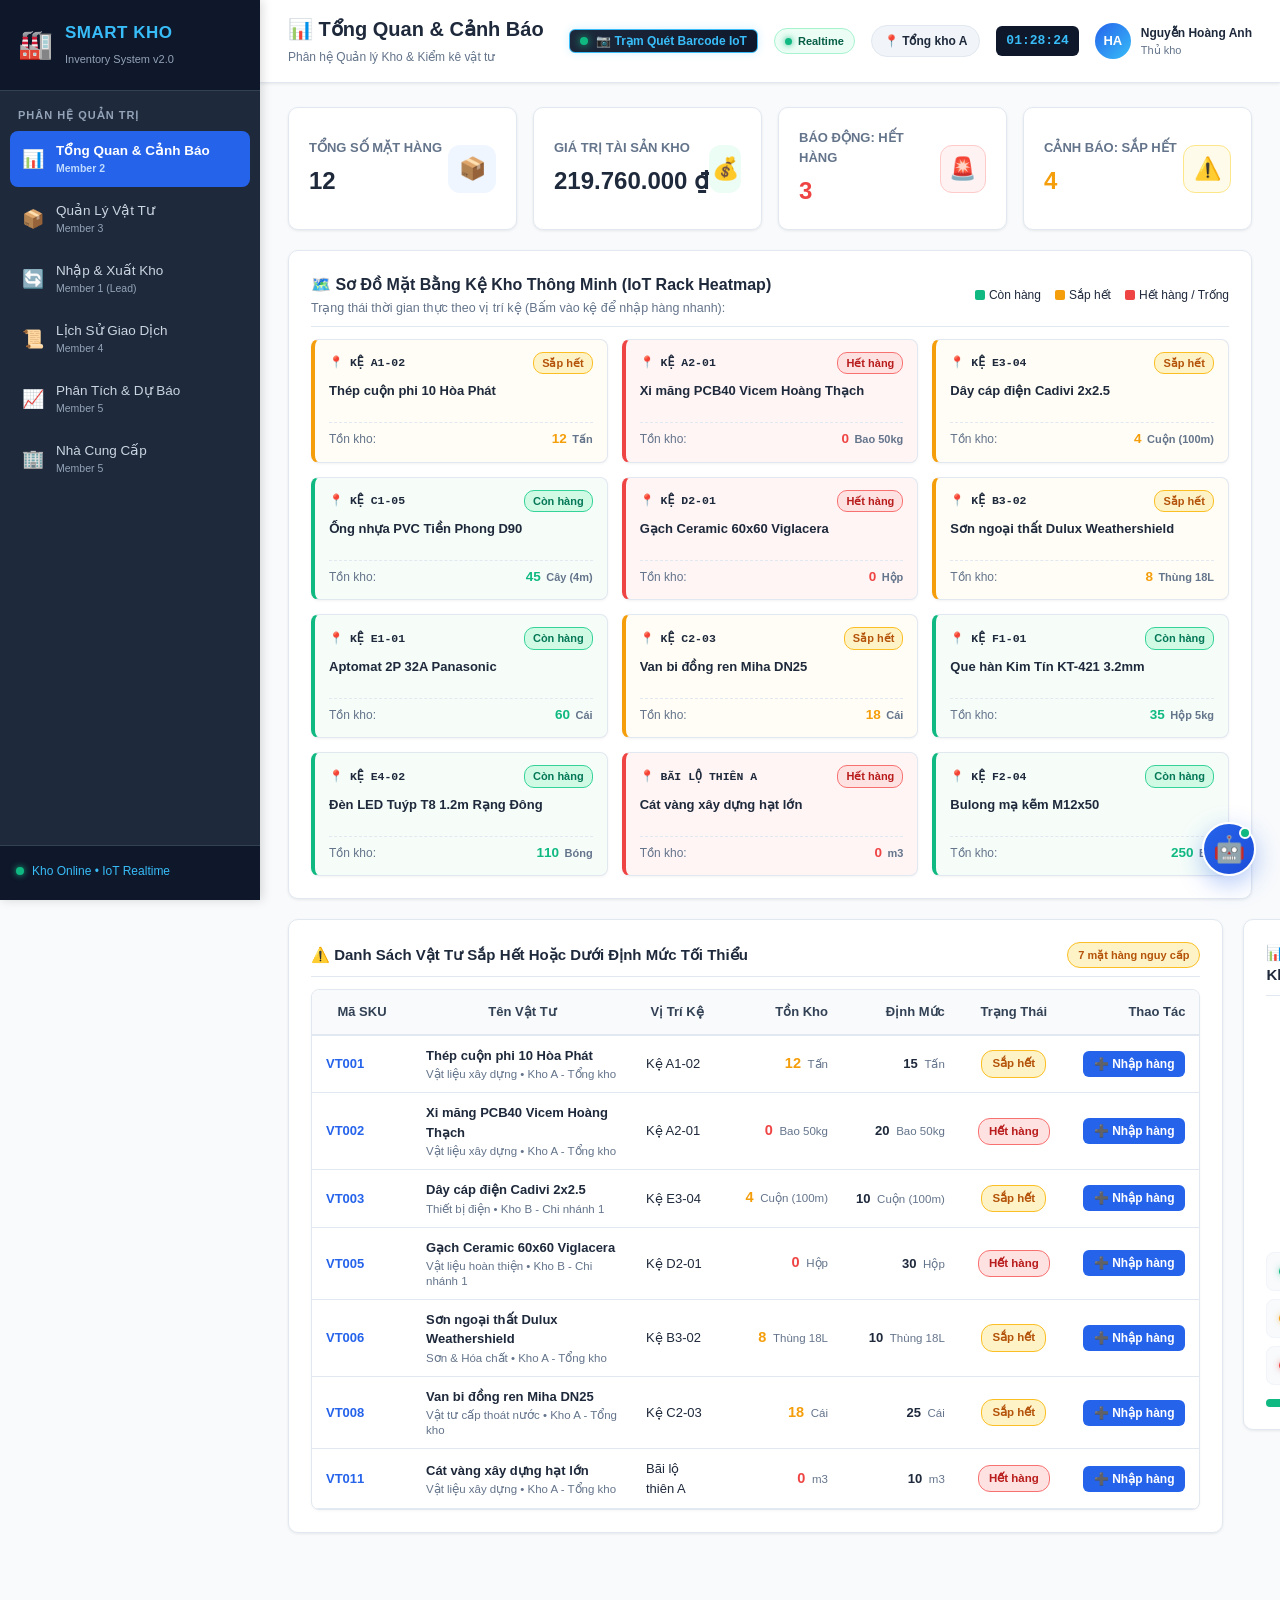
==== commit dc16861a: "cai tien: khac phuc loi tran the, toi uu bang canh bao ton kho va dong bo UI trang tong quan" ====
--- a/index.html
+++ b/index.html
@@ -3,15 +3,15 @@
 <head>
   <meta charset="UTF-8">
   <meta name="viewport" content="width=device-width, initial-scale=1.0">
-  <meta name="theme-color" content="#0f172a">
-  <title>Smart Kho — Tổng Quan &amp; Cảnh Báo Tồn Kho</title>
+  <title>Smart Kho - Tổng Quan & Cảnh Báo Tồn Kho</title>
+  <!-- Nhúng phông chữ Roboto và Stylesheets -->
   <link rel="preconnect" href="https://fonts.googleapis.com">
   <link rel="preconnect" href="https://fonts.gstatic.com" crossorigin>
+  <link href="https://fonts.googleapis.com/css2?family=Roboto:wght@300;400;500;700&display=swap" rel="stylesheet">
   <link rel="stylesheet" href="assets/css/common.css">
   <link rel="stylesheet" href="assets/css/index.css">
 </head>
-<body>
-  <a href="#main-content" class="skip-link">Chuyển đến nội dung chính</a>
+<body class="page-dashboard">
   <div class="app-layout">
     <!-- Sidebar component -->
     <div id="sidebar-container"></div>
@@ -20,101 +20,88 @@
       <!-- Header component -->
       <div id="header-container"></div>
 
-      <main class="page-content" id="main-content">
-        <!-- 4 KPI CARDS -->
+      <main class="page-content">
+        <!-- 4 KPI CARDS TỰ CO GIÃN GRID CHỐNG TRÀN -->
         <div class="kpi-grid">
           <div class="kpi-card">
             <div class="kpi-info">
               <h4>Tổng Số Mặt Hàng</h4>
               <div class="kpi-value" id="kpi-total-items">0</div>
-              <span class="kpi-sub">Danh mục SKU đang quản lý</span>
             </div>
-            <div class="kpi-icon kpi-blue" aria-hidden="true">
-              <svg viewBox="0 0 24 24" fill="none" stroke="currentColor" stroke-width="2" stroke-linecap="round" stroke-linejoin="round"><path d="M21 8a2 2 0 0 0-1-1.73l-7-4a2 2 0 0 0-2 0l-7 4A2 2 0 0 0 3 8v8a2 2 0 0 0 1 1.73l7 4a2 2 0 0 0 2 0l7-4A2 2 0 0 0 21 16Z"/><path d="m3.3 7 8.7 5 8.7-5"/><path d="M12 22V12"/></svg>
-            </div>
+            <div class="kpi-icon kpi-blue">📦</div>
           </div>
 
           <div class="kpi-card">
             <div class="kpi-info">
               <h4>Giá Trị Tài Sản Kho</h4>
-              <div class="kpi-value" id="kpi-total-value">0 ₫</div>
-              <span class="kpi-sub">Tính theo đơn giá nhập chuẩn</span>
+              <div class="kpi-value" id="kpi-total-value">0 đ</div>
             </div>
-            <div class="kpi-icon kpi-green" aria-hidden="true">
-              <svg viewBox="0 0 24 24" fill="none" stroke="currentColor" stroke-width="2" stroke-linecap="round" stroke-linejoin="round"><rect width="20" height="12" x="2" y="6" rx="2"/><circle cx="12" cy="12" r="2"/><path d="M6 12h.01M18 12h.01"/></svg>
-            </div>
+            <div class="kpi-icon kpi-green">💰</div>
           </div>
 
           <div class="kpi-card">
             <div class="kpi-info">
               <h4>Báo Động: Hết Hàng</h4>
               <div class="kpi-value" id="kpi-out-stock" style="color: var(--danger);">0</div>
-              <span class="kpi-sub">Tồn kho bằng 0 • Cần nhập khẩn</span>
             </div>
-            <div class="kpi-icon kpi-red" aria-hidden="true">
-              <svg viewBox="0 0 24 24" fill="none" stroke="currentColor" stroke-width="2" stroke-linecap="round" stroke-linejoin="round"><circle cx="12" cy="12" r="10"/><line x1="12" x2="12" y1="8" y2="12"/><line x1="12" x2="12.01" y1="16" y2="16"/></svg>
-            </div>
+            <div class="kpi-icon kpi-red">🚨</div>
           </div>
 
           <div class="kpi-card">
             <div class="kpi-info">
               <h4>Cảnh Báo: Sắp Hết</h4>
               <div class="kpi-value" id="kpi-low-stock" style="color: var(--warning);">0</div>
-              <span class="kpi-sub">Chạm hoặc dưới định mức tối thiểu</span>
             </div>
-            <div class="kpi-icon kpi-yellow" aria-hidden="true">
-              <svg viewBox="0 0 24 24" fill="none" stroke="currentColor" stroke-width="2" stroke-linecap="round" stroke-linejoin="round"><path d="m21.73 18-8-14a2 2 0 0 0-3.48 0l-8 14A2 2 0 0 0 4 21h16a2 2 0 0 0 1.73-3Z"/><path d="M12 9v4"/><path d="M12 17h.01"/></svg>
-            </div>
+            <div class="kpi-icon kpi-yellow">⚠️</div>
           </div>
         </div>
 
-        <!-- SƠ ĐỒ BẢN ĐỒ KỆ KHO THỜI GIAN THỰC -->
-        <section class="card" aria-labelledby="heatmap-heading">
-          <div class="card-header">
+        <!-- SƠ ĐỒ BẢN ĐỒ KỆ KHO THỜI GIAN THỰC (AUTO-FILL MINMAX 220PX) -->
+        <div class="card" style="margin-bottom: 20px;">
+          <div class="card-header" style="margin-bottom: 12px; padding-bottom: 8px;">
             <div>
-              <h3 class="card-title" id="heatmap-heading">
-                <svg viewBox="0 0 24 24" fill="none" stroke="currentColor" stroke-width="2" stroke-linecap="round" stroke-linejoin="round" aria-hidden="true"><rect width="7" height="7" x="3" y="3" rx="1"/><rect width="7" height="7" x="14" y="3" rx="1"/><rect width="7" height="7" x="14" y="14" rx="1"/><rect width="7" height="7" x="3" y="14" rx="1"/></svg>
-                Sơ Đồ Mặt Bằng Kệ Kho Thông Minh (IoT Rack Heatmap)
-              </h3>
-              <p class="card-subtitle">Trạng thái thời gian thực theo vị trí kệ — nhấn vào ô kệ để tạo lệnh nhập bổ sung nhanh</p>
+              <h3 class="card-title">🗺️ Sơ Đồ Mặt Bằng Kệ Kho Thông Minh (IoT Rack Heatmap)</h3>
+              <p style="font-size: 12.5px; color: var(--text-muted); margin-top: 2px; margin-bottom: 0;">
+                Trạng thái thời gian thực theo vị trí kệ (Bấm vào kệ để nhập hàng nhanh):
+              </p>
             </div>
-            <div class="heatmap-legend-bar" aria-label="Chú giải màu trạng thái kệ">
-              <span class="legend-item"><span class="legend-swatch safe" aria-hidden="true"></span>Còn hàng</span>
-              <span class="legend-item"><span class="legend-swatch low" aria-hidden="true"></span>Sắp hết</span>
-              <span class="legend-item"><span class="legend-swatch out" aria-hidden="true"></span>Hết hàng / Trống</span>
+            <div style="display: flex; gap: 14px; font-size: 12px; align-items: center; flex-wrap: wrap;">
+              <span style="display: flex; align-items: center; gap: 4px;">
+                <span style="display: inline-block; width: 10px; height: 10px; background: #10b981; border-radius: 2px;"></span>Còn hàng
+              </span>
+              <span style="display: flex; align-items: center; gap: 4px;">
+                <span style="display: inline-block; width: 10px; height: 10px; background: #f59e0b; border-radius: 2px;"></span>Sắp hết
+              </span>
+              <span style="display: flex; align-items: center; gap: 4px;">
+                <span style="display: inline-block; width: 10px; height: 10px; background: #ef4444; border-radius: 2px;"></span>Hết hàng / Trống
+              </span>
             </div>
           </div>
           <div class="rack-grid" id="rack-heatmap-grid">
             <!-- JS render các ô kệ hàng -->
           </div>
-        </section>
+        </div>
 
         <div class="dashboard-split-grid">
-          <!-- BẢNG CẢNH BÁO NGUY CẤP -->
-          <section class="card" style="margin-bottom: 0;" aria-labelledby="urgent-heading">
-            <div class="card-header">
-              <div>
-                <h3 class="card-title" id="urgent-heading">
-                  <svg viewBox="0 0 24 24" fill="none" stroke="currentColor" stroke-width="2" stroke-linecap="round" stroke-linejoin="round" aria-hidden="true"><path d="M10.29 3.86 1.82 18a2 2 0 0 0 1.71 3h16.94a2 2 0 0 0 1.71-3L13.71 3.86a2 2 0 0 0-3.42 0z"/><line x1="12" x2="12" y1="9" y2="13"/><line x1="12" x2="12.01" y1="17" y2="17"/></svg>
-                  Danh Sách Vật Tư Dưới Định Mức Tối Thiểu
-                </h3>
-                <p class="card-subtitle">Ưu tiên lập phiếu nhập kho đối với các mặt hàng báo động Đỏ và Vàng</p>
-              </div>
-              <span class="badge badge-warning" id="warning-count-badge" aria-live="polite">0 mục cần chú ý</span>
+          <!-- BẢNG CẢNH BÁO NGUY CẤP (TỐI ƯU MAX-HEIGHT 60VH, STICKY HEADER, WHITE-SPACE NOWRAP) -->
+          <div class="card" style="margin-bottom: 0;">
+            <div class="card-header" style="margin-bottom: 12px; padding-bottom: 8px;">
+              <h3 class="card-title" style="font-size: 15px;">⚠️ Danh Sách Vật Tư Sắp Hết Hoặc Dưới Định Mức Tối Thiểu</h3>
+              <span class="badge badge-warning" id="warning-count-badge" style="font-size: 11px;">0 mục cần chú ý</span>
             </div>
 
             <!-- CHẾ ĐỘ XEM BẢNG CHO DESKTOP -->
-            <div class="table-responsive urgent-desktop-table urgent-scroll-viewport">
-              <table class="table">
+            <div class="table-responsive urgent-desktop-table urgent-table-container">
+              <table class="urgent-table">
                 <thead>
                   <tr>
-                    <th>Mã SKU</th>
-                    <th>Tên Vật Tư</th>
-                    <th>Vị Trí Kệ</th>
-                    <th>Tồn Kho</th>
-                    <th>Định Mức</th>
-                    <th>Trạng Thái</th>
-                    <th style="text-align: right;">Thao Tác</th>
+                    <th class="urgent-col-sku">Mã SKU</th>
+                    <th class="urgent-col-name">Tên Vật Tư</th>
+                    <th class="urgent-col-rack">Vị Trí Kệ</th>
+                    <th class="urgent-col-qty">Tồn Kho</th>
+                    <th class="urgent-col-min">Định Mức</th>
+                    <th class="urgent-col-status">Trạng Thái</th>
+                    <th class="urgent-col-actions">Thao Tác</th>
                   </tr>
                 </thead>
                 <tbody id="urgent-table-body">
@@ -127,52 +114,44 @@
             <div class="urgent-mobile-list" id="urgent-mobile-list">
               <!-- Dữ liệu JS render -->
             </div>
-          </section>
+          </div>
 
-          <!-- BIỂU ĐỒ TRÒN TỶ LỆ CƠ CẤU TỒN KHO (HTML5 CANVAS REALTIME) -->
-          <section class="card donut-card" style="margin-bottom: 0;" aria-labelledby="donut-heading">
-            <div>
-              <div class="card-header">
-                <h3 class="card-title" id="donut-heading">
-                  <svg viewBox="0 0 24 24" fill="none" stroke="currentColor" stroke-width="2" stroke-linecap="round" stroke-linejoin="round" aria-hidden="true"><path d="M21.21 15.89A10 10 0 1 1 8 2.83"/><path d="M22 12A10 10 0 0 0 12 2v10z"/></svg>
-                  Phân Bổ Tồn Kho
-                </h3>
-                <span class="badge badge-success">Realtime</span>
+          <!-- BIỂU ĐỒ TRÒN TỶ LỆ CƠ CẤU TỒN KHO -->
+          <div class="card donut-card" style="margin-bottom: 0;">
+            <div class="card-header" style="margin-bottom: 12px; padding-bottom: 8px;">
+              <h3 class="card-title" style="font-size: 15px;">📊 Phân Bổ Tồn Kho</h3>
+              <span class="badge badge-success" style="font-size: 11px;">⚡ Realtime</span>
+            </div>
+            <div class="donut-center-wrapper">
+              <canvas id="donutChart" width="220" height="220"></canvas>
+            </div>
+            <div class="donut-legend-modern">
+              <div class="donut-pill in-stock">
+                <span class="dot-indicator green"></span>
+                <span class="pill-name">Còn hàng:</span>
+                <strong id="legend-in-stock">0</strong>
+                <span class="pill-pct" id="pct-in-stock">(0%)</span>
               </div>
-              <div class="donut-center-wrapper">
-                <canvas id="donutChart" width="220" height="220" aria-label="Biểu đồ tròn tỷ lệ cơ cấu tồn kho"></canvas>
+              <div class="donut-pill low-stock">
+                <span class="dot-indicator yellow"></span>
+                <span class="pill-name">Sắp hết:</span>
+                <strong id="legend-low-stock">0</strong>
+                <span class="pill-pct" id="pct-low-stock">(0%)</span>
+              </div>
+              <div class="donut-pill out-stock">
+                <span class="dot-indicator red"></span>
+                <span class="pill-name">Hết hàng:</span>
+                <strong id="legend-out-stock">0</strong>
+                <span class="pill-pct" id="pct-out-stock">(0%)</span>
               </div>
             </div>
-
-            <div>
-              <div class="donut-legend-modern">
-                <div class="donut-pill in-stock">
-                  <span class="dot-indicator green" aria-hidden="true"></span>
-                  <span class="pill-name">Còn hàng:</span>
-                  <strong id="legend-in-stock">0</strong>
-                  <span class="pill-pct" id="pct-in-stock">(0%)</span>
-                </div>
-                <div class="donut-pill low-stock">
-                  <span class="dot-indicator yellow" aria-hidden="true"></span>
-                  <span class="pill-name">Sắp hết:</span>
-                  <strong id="legend-low-stock">0</strong>
-                  <span class="pill-pct" id="pct-low-stock">(0%)</span>
-                </div>
-                <div class="donut-pill out-stock">
-                  <span class="dot-indicator red" aria-hidden="true"></span>
-                  <span class="pill-name">Hết hàng:</span>
-                  <strong id="legend-out-stock">0</strong>
-                  <span class="pill-pct" id="pct-out-stock">(0%)</span>
-                </div>
-              </div>
-              <!-- Thanh Tỷ Lệ An Toàn Kho -->
-              <div class="ratio-progress-bar" title="Thanh tỷ lệ cơ cấu tồn kho an toàn">
-                <div class="ratio-fill green" id="bar-in-stock" style="width: 0%;"></div>
-                <div class="ratio-fill yellow" id="bar-low-stock" style="width: 0%;"></div>
-                <div class="ratio-fill red" id="bar-out-stock" style="width: 0%;"></div>
-              </div>
+            <!-- Thanh Tỷ Lệ An Toàn Kho -->
+            <div class="ratio-progress-bar" title="Thanh tỷ lệ cơ cấu tồn kho an toàn">
+              <div class="ratio-fill green" id="bar-in-stock" style="width: 0%;"></div>
+              <div class="ratio-fill yellow" id="bar-low-stock" style="width: 0%;"></div>
+              <div class="ratio-fill red" id="bar-out-stock" style="width: 0%;"></div>
             </div>
-          </section>
+          </div>
         </div>
       </main>
     </div>
--- a/assets/css/index.css
+++ b/assets/css/index.css
@@ -1,2897 +1,226 @@
-/**
- * ==============================================================================
- * SMART KHO ERP — INDUSTRIAL PRECISION DESIGN SYSTEM (common.css / style.css)
- * Crafted with frontend-design, ui-ux-pro-max & web-design-guidelines
- * ==============================================================================
- */
-
-@import url('https://fonts.googleapis.com/css2?family=JetBrains+Mono:wght@400;500;600;700&family=Plus+Jakarta+Sans:wght@400;500;600;700;800&display=swap');
-
-:root {
-  /* Core Surfaces — Architectural Slate & Crisp Data Canvas */
-  --body-bg: #f1f5f9;
-  --surface-subtle: #f8fafc;
-  --card-bg: #ffffff;
-  --card-hover-bg: #fcfdff;
-
-  /* Dark Control Room Sidebar */
-  --dark-bg: #090d16;
-  --sidebar-bg: #0f172a;
-  --sidebar-surface: #1e293b;
-  --sidebar-hover: rgba(255, 255, 255, 0.06);
-  --sidebar-border: rgba(148, 163, 184, 0.14);
-
-  /* Brand & Operational Accents */
-  --primary: #1d4ed8;
-  --primary-hover: #1e40af;
-  --primary-light: #eff6ff;
-  --primary-border: #bfdbfe;
-  --accent-cyan: #0284c7;
-  --accent-cyan-glow: rgba(56, 189, 248, 0.22);
-
-  /* Mandatory Pedagogical Status Tokens (Green / Amber / Red) */
-  --success: #059669;
-  --success-bright: #10b981;
-  --success-bg: #ecfdf5;
-  --success-border: #6ee7b7;
-  --success-text: #065f46;
-
-  --warning: #d97706;
-  --warning-bright: #f59e0b;
-  --warning-bg: #fffbeb;
-  --warning-border: #fcd34d;
-  --warning-text: #92400e;
-
-  --danger: #dc2626;
-  --danger-bright: #ef4444;
-  --danger-bg: #fef2f2;
-  --danger-border: #fca5a5;
-  --danger-text: #991b1b;
-
-  --info: #0369a1;
-  --info-bg: #f0f9ff;
-  --info-border: #bae6fd;
-
-  /* Typography & Ink Hierarchy (WCAG AA/AAA Verified) */
-  --text-main: #0f172a;
-  --text-secondary: #334155;
-  --text-muted: #64748b;
-  --text-on-dark: #f8fafc;
-  --text-muted-on-dark: #94a3b8;
-
-  /* Structural Hairlines & Radii */
-  --border-color: #e2e8f0;
-  --border-strong: #cbd5e1;
-  --radius-xs: 4px;
-  --radius-sm: 6px;
-  --radius: 10px;
-  --radius-lg: 14px;
-
-  /* Disciplined Elevation Scale */
-  --shadow-xs: 0 1px 2px rgba(15, 23, 42, 0.04);
-  --shadow-sm: 0 1px 3px rgba(15, 23, 42, 0.06), 0 1px 2px rgba(15, 23, 42, 0.04);
-  --shadow-md: 0 4px 12px -2px rgba(15, 23, 42, 0.08), 0 2px 6px -1px rgba(15, 23, 42, 0.04);
-  --shadow-lg: 0 12px 28px -4px rgba(15, 23, 42, 0.14), 0 4px 10px -2px rgba(15, 23, 42, 0.06);
-  --focus-ring: 0 0 0 3px rgba(29, 78, 216, 0.22);
-
-  /* Font Stacks */
-  --font-family: 'Plus Jakarta Sans', -apple-system, BlinkMacSystemFont, 'Segoe UI', Roboto, sans-serif;
-  --font-mono: 'JetBrains Mono', ui-monospace, SFMono-Regular, Menlo, Monaco, Consolas, monospace;
-}
-
-*,
-*::before,
-*::after {
+/* ==============================================================================
+ * PHÂN HỆ: TRANG CHỦ & BẢN ĐỒ KỆ KHO IOT HEATMAP (index.html)
+ * Phụ trách: Member 2 (Trần Quang Huy)
+ * Tinh chỉnh Senior Frontend: Fix lỗi tràn thẻ, Tự co giãn grid, Line-clamp,
+ * Tối ưu bảng cảnh báo tồn kho, Đồng bộ phông Roboto và component chung
+ * ============================================================================== */
+
+@import url('https://fonts.googleapis.com/css2?family=Roboto:wght@300;400;500;700&display=swap');
+
+/* ĐỒNG BỘ PHÔNG CHỮ ROBOTO */
+body, body * {
+  font-family: 'Roboto', -apple-system, BlinkMacSystemFont, "Segoe UI", sans-serif;
   box-sizing: border-box;
-  margin: 0;
-  padding: 0;
-}
-
-html {
-  -webkit-text-size-adjust: 100%;
-  text-rendering: optimizeLegibility;
-  -webkit-font-smoothing: antialiased;
-  -moz-osx-font-smoothing: grayscale;
-}
-
-@media (pointer: fine) {
-  html {
-    overscroll-behavior: none;
-  }
-}
-
-body {
-  font-family: var(--font-family);
-  background-color: var(--body-bg);
-  background-image:
-    radial-gradient(at 0% 0%, rgba(29, 78, 216, 0.03) 0px, transparent 50%),
-    radial-gradient(at 100% 0%, rgba(2, 132, 199, 0.03) 0px, transparent 50%);
-  color: var(--text-main);
-  font-size: 14px;
-  line-height: 1.5;
-  min-height: 100vh;
-  min-height: 100dvh;
-  width: 100%;
-  max-width: 100vw;
-  overflow-x: hidden;
-  position: relative;
-}
-
-/* Keyboard Accessibility — Skip Link & Focus-Visible */
-.skip-link {
-  position: absolute;
-  top: -100px;
-  left: 16px;
-  background: var(--primary);
-  color: #ffffff;
-  padding: 8px 16px;
-  border-radius: var(--radius-sm);
-  font-weight: 600;
-  font-size: 13px;
-  z-index: 10000;
-  text-decoration: none;
-  transition: top 0.15s ease;
-}
-
-.skip-link:focus {
-  top: 12px;
-}
-
-:focus-visible {
-  outline: 2px solid var(--primary);
-  outline-offset: 2px;
-}
-
-button,
-a,
-input,
-select,
-textarea {
-  touch-action: manipulation;
-  -webkit-tap-highlight-color: rgba(29, 78, 216, 0.12);
-}
-
-/* Tabular figures for numbers, currency, SKU, timestamps */
-.kpi-value,
-.header-clock,
-.rack-code,
-.rack-qty-val,
-.mobile-sku-badge,
-.table td,
-code,
-.mono-num {
-  font-variant-numeric: tabular-nums;
-}
-
-code {
-  font-family: var(--font-mono);
-  font-size: 11.5px;
-  background: var(--surface-subtle);
-  color: var(--text-secondary);
-  padding: 2px 6px;
-  border-radius: var(--radius-xs);
-  border: 1px solid var(--border-color);
-  font-weight: 600;
-  white-space: nowrap;
-  display: inline-block;
-}
-
-canvas {
-  max-width: 100%;
-  display: block;
-}
-
-h1, h2, h3, h4 {
-  letter-spacing: -0.015em;
-  text-wrap: balance;
-}
-
-/* ==============================================================================
- * APP SHELL: SIDEBAR & MAIN WORKSPACE
- * ==============================================================================
- */
-.app-layout {
-  display: flex;
-  min-height: 100vh;
-  min-height: 100dvh;
-  width: 100%;
-}
-
-.app-sidebar {
-  width: 264px;
-  background: linear-gradient(180deg, #0b1120 0%, #0f172a 100%);
-  color: var(--text-on-dark);
-  display: flex;
-  flex-direction: column;
-  position: fixed;
-  top: 0;
-  bottom: 0;
-  left: 0;
-  z-index: 100;
-  border-right: 1px solid var(--sidebar-border);
-}
-
-.sidebar-brand {
-  display: flex;
-  align-items: center;
-  gap: 12px;
-  padding: 18px 20px;
-  background: rgba(9, 13, 22, 0.65);
-  border-bottom: 1px solid var(--sidebar-border);
-}
-
-.brand-icon {
-  width: 38px;
-  height: 38px;
-  border-radius: 9px;
-  background: linear-gradient(135deg, #1d4ed8 0%, #0284c7 100%);
-  color: #ffffff;
-  display: flex;
-  align-items: center;
-  justify-content: center;
-  font-size: 18px;
-  flex-shrink: 0;
-  box-shadow: 0 2px 10px rgba(2, 132, 199, 0.35), inset 0 1px 0 rgba(255, 255, 255, 0.25);
-}
-
-.brand-icon svg {
-  width: 20px;
-  height: 20px;
-  stroke: #ffffff;
-}
-
-.brand-text h3 {
-  font-size: 15.5px;
-  font-weight: 800;
-  letter-spacing: 0.04em;
-  color: #ffffff;
-  line-height: 1.2;
-}
-
-.brand-text span {
-  display: block;
-  font-family: var(--font-mono);
-  font-size: 10.5px;
-  color: #38bdf8;
-  font-weight: 500;
-  letter-spacing: 0.02em;
-  margin-top: 2px;
-}
-
-.sidebar-section-title {
-  padding: 20px 20px 8px;
-  font-size: 10.5px;
-  text-transform: uppercase;
-  color: #64748b;
-  font-weight: 700;
-  letter-spacing: 0.08em;
-}
-
-.sidebar-nav {
-  display: flex;
-  flex-direction: column;
-  gap: 4px;
-  padding: 0 12px;
-  flex: 1;
-  overflow-y: auto;
-}
-
-.nav-item {
-  display: flex;
-  align-items: center;
-  gap: 12px;
-  padding: 10px 12px;
-  color: #cbd5e1;
-  text-decoration: none;
-  border-radius: 8px;
-  border: 1px solid transparent;
-  position: relative;
-  transition: background-color 0.16s ease, color 0.16s ease, border-color 0.16s ease, transform 0.16s ease;
-}
-
-.nav-item:hover {
-  background-color: var(--sidebar-hover);
-  color: #ffffff;
-  border-color: rgba(148, 163, 184, 0.12);
-}
-
-.nav-item:active {
-  transform: scale(0.985);
-}
-
-.nav-item.active {
-  background: linear-gradient(90deg, rgba(29, 78, 216, 0.28) 0%, rgba(2, 132, 199, 0.12) 100%);
-  color: #ffffff;
-  border-color: rgba(56, 189, 248, 0.35);
-  font-weight: 600;
-  box-shadow: inset 3px 0 0 #38bdf8;
-}
-
-.nav-icon {
-  width: 32px;
-  height: 32px;
-  border-radius: 7px;
-  background: rgba(255, 255, 255, 0.04);
-  display: inline-flex;
-  align-items: center;
-  justify-content: center;
-  font-size: 16px;
-  color: #94a3b8;
-  flex-shrink: 0;
-  transition: background-color 0.16s ease, color 0.16s ease;
-}
-
-.nav-icon svg {
-  width: 17px;
-  height: 17px;
-}
-
-.nav-item:hover .nav-icon {
-  color: #e2e8f0;
-  background: rgba(255, 255, 255, 0.08);
-}
-
-.nav-item.active .nav-icon {
-  background: #1d4ed8;
-  color: #ffffff;
-  box-shadow: 0 2px 8px rgba(29, 78, 216, 0.4);
-}
-
-.nav-info {
-  display: flex;
-  flex-direction: column;
-  min-width: 0;
-  flex: 1;
-}
-
-.nav-title {
-  font-size: 13px;
-  line-height: 1.3;
-  white-space: nowrap;
-  overflow: hidden;
-  text-overflow: ellipsis;
-}
-
-.nav-sub {
-  font-size: 10.5px;
-  color: #64748b;
-  font-family: var(--font-mono);
-  margin-top: 1px;
-}
-
-.nav-item.active .nav-sub {
-  color: #7dd3fc;
-}
-
-.sidebar-footer {
-  padding: 14px 18px;
-  border-top: 1px solid var(--sidebar-border);
-  background: rgba(9, 13, 22, 0.75);
-  font-size: 11.5px;
-}
-
-.system-status {
-  display: flex;
-  align-items: center;
-  gap: 8px;
-  color: #cbd5e1;
-  font-weight: 500;
-}
-
-.status-dot {
-  width: 8px;
-  height: 8px;
-  background-color: #10b981;
-  border-radius: 50%;
-  box-shadow: 0 0 0 3px rgba(16, 185, 129, 0.2);
-  flex-shrink: 0;
-}
-
-.version-tag {
-  color: #64748b;
-  display: block;
-  margin-top: 2px;
-}
-
-/* ==============================================================================
- * TOP HEADER BAR & TELEMETRY INDICATORS
- * ==============================================================================
- */
-.app-main {
-  flex: 1;
-  margin-left: 264px;
-  display: flex;
-  flex-direction: column;
-  min-width: 0;
-}
-
-.app-header {
-  background: rgba(255, 255, 255, 0.92);
-  backdrop-filter: blur(10px);
-  -webkit-backdrop-filter: blur(10px);
-  border-bottom: 1px solid var(--border-color);
-  padding: 12px 28px;
-  display: flex;
-  align-items: center;
-  justify-content: space-between;
-  gap: 16px;
-  position: sticky;
-  top: 0;
-  z-index: 90;
-}
-
-.header-left {
-  display: flex;
-  align-items: center;
-  gap: 12px;
-  min-width: 0;
-}
-
-.header-title-box {
-  display: flex;
-  flex-direction: column;
-  min-width: 0;
-}
-
-.header-left .page-main-title {
-  font-size: 18px;
-  font-weight: 700;
-  color: var(--text-main);
-  display: flex;
-  align-items: center;
-  gap: 8px;
-  line-height: 1.25;
-}
-
-.header-left .page-main-title svg {
-  width: 19px;
-  height: 19px;
-  color: var(--primary);
-  flex-shrink: 0;
-}
-
-.header-left .page-desc {
-  font-size: 12px;
-  color: var(--text-muted);
-  margin-top: 1px;
-}
-
-.header-right {
-  display: flex;
-  align-items: center;
-  gap: 10px;
-  flex-shrink: 0;
-}
-
-.warehouse-badge {
-  display: inline-flex;
-  align-items: center;
-  gap: 6px;
-  background-color: var(--surface-subtle);
-  color: var(--text-secondary);
-  padding: 6px 11px;
-  border-radius: var(--radius-sm);
-  font-size: 12px;
-  border: 1px solid var(--border-color);
-}
-
-.warehouse-badge strong {
-  color: var(--text-main);
-  font-weight: 600;
-}
-
-.header-clock {
-  font-family: var(--font-mono);
-  font-size: 12.5px;
-  font-weight: 600;
-  background: #0f172a;
-  color: #38bdf8;
-  padding: 6px 10px;
-  border-radius: var(--radius-sm);
-  border: 1px solid #1e293b;
-  letter-spacing: 0.03em;
-}
-
-.header-user {
-  display: flex;
-  align-items: center;
-  gap: 10px;
-  padding-left: 10px;
-  border-left: 1px solid var(--border-color);
-}
-
-.user-avatar {
-  width: 34px;
-  height: 34px;
-  border-radius: 8px;
-  background: #0f172a;
-  color: #38bdf8;
-  border: 1px solid #334155;
-  display: flex;
-  align-items: center;
-  justify-content: center;
-  font-weight: 700;
-  font-size: 12px;
-  font-family: var(--font-mono);
-  flex-shrink: 0;
-}
-
-.user-info {
-  display: flex;
-  flex-direction: column;
-  font-size: 12px;
-  line-height: 1.25;
-}
-
-.user-name {
-  font-weight: 700;
-  color: var(--text-main);
-}
-
-.user-role {
-  color: var(--text-muted);
-  font-size: 11px;
-}
-
+}
+
+/* Khoảng trống bên dưới trang chống nút Chatbot che dòng cuối */
 .page-content {
-  padding: 24px 28px 36px;
-  flex: 1;
-  max-width: 1480px;
-  width: 100%;
-  margin: 0 auto;
-  animation: pageEntranceFadeIn 0.25s cubic-bezier(0.16, 1, 0.3, 1) both;
-}
-
-/* ==============================================================================
- * PAGE TRANSITIONS & MOTION DISCIPLINE
- * ==============================================================================
- */
-.top-page-loader {
-  position: fixed;
-  top: 0;
-  left: 0;
-  height: 2px;
-  width: 0%;
-  background: linear-gradient(90deg, var(--primary), #38bdf8, var(--success-bright));
-  z-index: 999999;
-  transition: width 0.22s cubic-bezier(0.16, 1, 0.3, 1), opacity 0.2s ease;
-  pointer-events: none;
-}
-
-@keyframes pageEntranceFadeIn {
-  0% {
-    opacity: 0;
-    transform: translateY(6px);
-  }
-  100% {
-    opacity: 1;
-    transform: translateY(0);
-  }
-}
-
-.page-content.page-exit-anim {
-  opacity: 0 !important;
-  transform: translateY(-4px) !important;
-  transition: opacity 0.14s ease, transform 0.14s ease !important;
-}
-
-/* ==============================================================================
- * KPI METRIC CARDS & CONTAINERS
- * ==============================================================================
- */
+  padding-bottom: 95px !important;
+}
+
+/* ==============================================================================
+ * 1. SỬA LỖI TRÀN NGANG Ở CÁC THẺ (KPI CARDS & RACK HEATMAP)
+ * ============================================================================== */
 .kpi-grid {
-  display: grid;
-  grid-template-columns: repeat(4, minmax(0, 1fr));
-  gap: 16px;
-  margin-bottom: 20px;
+  display: grid !important;
+  grid-template-columns: repeat(auto-fill, minmax(220px, 1fr)) !important;
+  gap: 16px !important;
+  margin-bottom: 20px !important;
+  width: 100% !important;
 }
 
 .kpi-card {
-  min-width: 0;
-  background: var(--card-bg);
-  border-radius: var(--radius);
-  padding: 18px 20px;
-  border: 1px solid var(--border-color);
-  box-shadow: var(--shadow-xs);
-  display: flex;
-  align-items: flex-start;
-  justify-content: space-between;
-  gap: 14px;
-  position: relative;
-  overflow: hidden;
-  transition: transform 0.18s ease, box-shadow 0.18s ease, border-color 0.18s ease;
-}
-
-.kpi-card::after {
-  content: '';
-  position: absolute;
-  top: 0;
-  left: 0;
-  right: 0;
-  height: 3px;
-  background: var(--primary);
-  opacity: 0.85;
-}
-
-.kpi-card:nth-child(2)::after {
-  background: var(--success-bright);
-}
-
-.kpi-card:nth-child(3)::after {
-  background: var(--danger-bright);
-}
-
-.kpi-card:nth-child(4)::after {
-  background: var(--warning-bright);
-}
-
-.kpi-card:hover {
-  transform: translateY(-2px);
-  box-shadow: var(--shadow-md);
-  border-color: var(--border-strong);
-}
-
-.kpi-info {
-  min-width: 0;
-  flex: 1;
-}
-
-.kpi-info h4 {
-  font-size: 11.5px;
-  color: var(--text-muted);
-  text-transform: uppercase;
-  font-weight: 700;
-  letter-spacing: 0.04em;
-  margin-bottom: 8px;
-}
-
-.kpi-value {
-  font-family: var(--font-mono);
-  font-size: 23px;
-  font-weight: 700;
-  color: var(--text-main);
-  line-height: 1.2;
-  letter-spacing: -0.02em;
-}
-
-.kpi-sub {
-  display: block;
-  font-size: 11.5px;
-  color: var(--text-muted);
-  margin-top: 6px;
-}
-
-.kpi-icon {
-  width: 42px;
-  height: 42px;
-  border-radius: 9px;
-  display: flex;
-  align-items: center;
-  justify-content: center;
-  font-size: 19px;
-  flex-shrink: 0;
-}
-
-.kpi-icon svg {
-  width: 20px;
-  height: 20px;
-}
-
-.kpi-blue {
-  background: var(--primary-light);
-  color: var(--primary);
-  border: 1px solid var(--primary-border);
-}
-
-.kpi-green {
-  background: var(--success-bg);
-  color: var(--success);
-  border: 1px solid var(--success-border);
-}
-
-.kpi-red {
-  background: var(--danger-bg);
-  color: var(--danger);
-  border: 1px solid var(--danger-border);
-}
-
-.kpi-yellow {
-  background: var(--warning-bg);
-  color: var(--warning);
-  border: 1px solid var(--warning-border);
-}
-
-/* Primary Content Card */
-.card {
-  min-width: 0;
-  max-width: 100%;
-  background: var(--card-bg);
-  border-radius: var(--radius);
-  border: 1px solid var(--border-color);
-  box-shadow: var(--shadow-xs);
-  padding: 20px 22px;
-  margin-bottom: 20px;
-}
-
-.card-header {
-  display: flex;
-  justify-content: space-between;
-  align-items: center;
-  flex-wrap: wrap;
-  gap: 12px;
-  margin-bottom: 16px;
-  padding-bottom: 14px;
-  border-bottom: 1px solid var(--border-color);
-}
-
-.card-title {
-  font-size: 15.5px;
-  font-weight: 700;
-  color: var(--text-main);
-  display: flex;
-  align-items: center;
-  gap: 8px;
-}
-
-.card-title svg {
-  width: 18px;
-  height: 18px;
-  color: var(--primary);
-  flex-shrink: 0;
-}
-
-.card-subtitle {
-  font-size: 12.5px;
-  color: var(--text-muted);
-  margin-top: 3px;
-}
-
-/* ==============================================================================
- * MANDATORY STATUS BADGES (RED / YELLOW / GREEN)
- * ==============================================================================
- */
-.badge {
-  display: inline-flex;
-  align-items: center;
-  gap: 6px;
-  padding: 3px 10px;
-  border-radius: 999px;
-  font-size: 11.5px;
-  font-weight: 600;
-  line-height: 1.4;
-  white-space: nowrap;
-}
-
-.badge::before {
-  content: '';
-  width: 6px;
-  height: 6px;
-  border-radius: 50%;
-  flex-shrink: 0;
-}
-
-/* Hết hàng - Đỏ */
-.badge-danger {
-  background-color: var(--danger-bg);
-  color: var(--danger-text);
-  border: 1px solid var(--danger-border);
-}
-.badge-danger::before {
-  background-color: var(--danger-bright);
-}
-
-/* Sắp hết - Vàng */
-.badge-warning {
-  background-color: var(--warning-bg);
-  color: var(--warning-text);
-  border: 1px solid var(--warning-border);
-}
-.badge-warning::before {
-  background-color: var(--warning-bright);
-}
-
-/* Còn hàng - Xanh */
-.badge-success {
-  background-color: var(--success-bg);
-  color: var(--success-text);
-  border: 1px solid var(--success-border);
-}
-.badge-success::before {
-  background-color: var(--success-bright);
-}
-
-/* Thông tin / Danh mục */
-.badge-info {
-  background-color: var(--info-bg);
-  color: var(--info);
-  border: 1px solid var(--info-border);
-}
-.badge-info::before {
-  display: none;
-}
-
-/* ==============================================================================
- * DATA TABLES (ENTERPRISE ERP DENSITY)
- * ==============================================================================
- */
-.table-responsive {
-  width: 100%;
-  max-width: 100%;
-  overflow-x: auto;
-  border: 1px solid var(--border-color);
-  border-radius: var(--radius-sm);
-  background: var(--card-bg);
-}
-
-.table {
-  width: 100%;
-  border-collapse: collapse;
-  font-size: 12.5px;
-}
-
-.table th {
-  background-color: var(--surface-subtle);
-  color: var(--text-secondary);
-  font-weight: 700;
-  font-size: 11px;
-  text-transform: uppercase;
-  letter-spacing: 0.03em;
-  text-align: left;
-  padding: 9px 10px;
-  border-bottom: 1px solid var(--border-strong);
-  white-space: nowrap;
-}
-
-.table td {
-  padding: 9px 10px;
-  border-bottom: 1px solid var(--border-color);
-  vertical-align: middle;
-  color: var(--text-secondary);
-  line-height: 1.4;
-}
-
-.table tbody tr:last-child td {
-  border-bottom: none;
-}
-
-.table tbody tr {
-  transition: background-color 0.12s ease;
-}
-
-.table tbody tr:hover {
-  background-color: #f8fafc;
-}
-
-.table td strong {
-  color: var(--text-main);
-  font-weight: 600;
-}
-
-/* Compact multi-column desktop tables so 11-col Inventory & 8-col Suppliers fit 1440px with 0 overflow */
-.inventory-desktop-table .table th,
-.inventory-desktop-table .table td {
-  padding: 8px 6px;
-  font-size: 12px;
-}
-
-.inventory-desktop-table .table th {
-  font-size: 10.5px;
-  letter-spacing: 0.01em;
-}
-
-.inventory-desktop-table .badge-info,
-.suppliers-desktop-table .badge-info {
-  white-space: normal;
-  text-align: left;
-  line-height: 1.25;
-  padding: 2px 7px;
-  font-size: 11px;
-}
-
-.inventory-desktop-table td:nth-child(2) {
-  max-width: 185px;
-}
-
-.inventory-desktop-table td:nth-child(4) {
-  max-width: 115px;
-}
-
-.suppliers-desktop-table .table th,
-.suppliers-desktop-table .table td {
-  padding: 9px 8px;
-  font-size: 12px;
-}
-
-.suppliers-desktop-table .table th {
-  font-size: 10.5px;
-}
-
-.suppliers-desktop-table td:nth-child(2) {
-  max-width: 215px;
-}
-
-.suppliers-desktop-table td:nth-child(4) {
-  max-width: 175px;
-  overflow-wrap: anywhere;
-}
-
-.suppliers-desktop-table td:nth-child(5) {
-  max-width: 145px;
-}
-
-/* ==============================================================================
- * BUTTONS & INTERACTIVE CONTROLS
- * ==============================================================================
- */
-.btn {
-  display: inline-flex;
-  align-items: center;
-  justify-content: center;
-  gap: 6px;
-  padding: 8px 15px;
-  font-family: var(--font-family);
-  font-size: 13px;
-  font-weight: 600;
-  line-height: 1.25;
-  border-radius: var(--radius-sm);
-  cursor: pointer;
-  border: 1px solid transparent;
-  text-decoration: none;
-  white-space: nowrap;
-  transition: background-color 0.16s ease, border-color 0.16s ease, color 0.16s ease, box-shadow 0.16s ease, transform 0.12s ease;
-}
-
-.btn svg {
-  width: 15px;
-  height: 15px;
-  flex-shrink: 0;
-}
-
-.btn:active:not(:disabled) {
-  transform: translateY(1px);
-}
-
-.btn-primary {
-  background: var(--primary);
-  color: #ffffff;
-  box-shadow: 0 1px 2px rgba(29, 78, 216, 0.25);
-}
-.btn-primary:hover:not(:disabled) {
-  background: var(--primary-hover);
-  box-shadow: 0 3px 8px rgba(29, 78, 216, 0.3);
-}
-
-.btn-danger {
-  background: var(--danger);
-  color: #ffffff;
-}
-.btn-danger:hover:not(:disabled) {
-  background: #b91c1c;
-}
-
-.btn-warning {
-  background: var(--warning);
-  color: #ffffff;
-}
-.btn-warning:hover:not(:disabled) {
-  background: #b45309;
-}
-
-.btn-success {
-  background: var(--success);
-  color: #ffffff;
-  box-shadow: 0 1px 2px rgba(5, 150, 105, 0.25);
-}
-.btn-success:hover:not(:disabled) {
-  background: #047857;
-}
-
-.btn-outline {
-  background: #ffffff;
-  border-color: var(--border-strong);
-  color: var(--text-secondary);
-}
-.btn-outline:hover:not(:disabled) {
-  background: var(--surface-subtle);
-  border-color: #94a3b8;
-  color: var(--text-main);
-}
-
-.btn-sm {
-  padding: 4px 8px;
-  font-size: 11.5px;
-  gap: 4px;
-  border-radius: 5px;
-}
-
-.btn-sm svg {
-  width: 13px;
-  height: 13px;
-}
-
-.btn:disabled {
-  opacity: 0.48;
-  cursor: not-allowed;
-  box-shadow: none;
-}
-
-/* ==============================================================================
- * FORM CONTROLS & VALIDATION STATES
- * ==============================================================================
- */
-.form-group {
-  margin-bottom: 16px;
-}
-
-.form-label {
-  display: block;
-  font-size: 12.5px;
-  font-weight: 600;
-  margin-bottom: 6px;
-  color: var(--text-secondary);
-}
-
-.form-control {
-  width: 100%;
-  padding: 9px 12px;
-  font-family: var(--font-family);
-  font-size: 13.5px;
-  color: var(--text-main);
-  border: 1px solid var(--border-strong);
-  border-radius: var(--radius-sm);
-  background-color: #ffffff;
-  transition: border-color 0.16s ease, box-shadow 0.16s ease, background-color 0.16s ease;
-}
-
-.form-control::placeholder {
-  color: #94a3b8;
-}
-
-.form-control:hover:not(:disabled) {
-  border-color: #94a3b8;
-}
-
-.form-control:focus,
-.form-control:focus-visible {
-  outline: none;
-  border-color: var(--primary);
-  box-shadow: var(--focus-ring);
-}
-
-.form-control:disabled {
-  background-color: var(--surface-subtle);
-  color: var(--text-muted);
-  cursor: not-allowed;
-}
-
-.form-control.is-invalid,
-.form-control:invalid:focus {
-  border-color: var(--danger) !important;
-  box-shadow: 0 0 0 3px rgba(220, 38, 38, 0.18) !important;
-}
-
-.invalid-feedback {
-  color: var(--danger-text);
-  background: var(--danger-bg);
-  border: 1px solid var(--danger-border);
-  padding: 8px 11px;
-  border-radius: var(--radius-sm);
-  font-size: 12px;
-  margin-top: 6px;
-  display: none;
-  font-weight: 500;
-}
-
-.is-invalid + .invalid-feedback,
-.show-feedback {
-  display: block !important;
-}
-
-/* ==============================================================================
- * TABS (OPERATIONS IMPORT / EXPORT)
- * ==============================================================================
- */
-.tab-nav {
-  display: flex;
-  gap: 6px;
-  background: var(--surface-subtle);
-  padding: 5px;
-  border-radius: 8px;
-  border: 1px solid var(--border-color);
-  margin-bottom: 22px;
-}
-
-.tab-btn {
-  flex: 1;
-  display: inline-flex;
-  align-items: center;
-  justify-content: center;
-  gap: 8px;
-  padding: 10px 16px;
-  font-family: var(--font-family);
-  font-size: 13.5px;
-  font-weight: 600;
-  background: transparent;
-  border: none;
-  border-radius: 6px;
-  cursor: pointer;
-  color: var(--text-muted);
-  transition: background-color 0.16s ease, color 0.16s ease, box-shadow 0.16s ease;
-}
-
-.tab-btn:hover {
-  color: var(--text-main);
-}
-
-.tab-btn.active {
-  background: #ffffff;
-  color: var(--primary);
-  box-shadow: var(--shadow-sm);
-}
-
-.tab-pane {
-  display: none;
-}
-
-.tab-pane.active {
-  display: block;
-}
-
-/* ==============================================================================
- * MODAL DIALOGS
- * ==============================================================================
- */
-.modal-overlay {
-  position: fixed;
-  inset: 0;
-  background: rgba(15, 23, 42, 0.62);
-  backdrop-filter: blur(3px);
-  -webkit-backdrop-filter: blur(3px);
-  display: none;
-  align-items: center;
-  justify-content: center;
-  z-index: 1000;
-  padding: 20px;
-  overscroll-behavior: contain;
-}
-
-.modal-overlay.active {
-  display: flex;
-}
-
-.modal-box {
-  background: #ffffff;
-  border-radius: var(--radius-lg);
-  border: 1px solid var(--border-color);
-  width: 100%;
-  max-width: 580px;
-  box-shadow: var(--shadow-lg);
-  overflow: hidden;
-  animation: modalIn 0.2s cubic-bezier(0.16, 1, 0.3, 1);
-}
-
-@keyframes modalIn {
-  from {
-    transform: translateY(8px) scale(0.97);
-    opacity: 0;
-  }
-  to {
-    transform: translateY(0) scale(1);
-    opacity: 1;
-  }
-}
-
-.modal-header {
-  padding: 16px 22px;
-  background: var(--surface-subtle);
-  border-bottom: 1px solid var(--border-color);
-  display: flex;
-  align-items: center;
-  justify-content: space-between;
-  gap: 12px;
-}
-
-.modal-title {
-  font-size: 15.5px;
-  font-weight: 700;
-  color: var(--text-main);
-}
-
-.modal-close {
-  width: 30px;
-  height: 30px;
-  border-radius: 6px;
-  background: transparent;
-  border: 1px solid transparent;
-  font-size: 20px;
-  line-height: 1;
-  cursor: pointer;
-  color: var(--text-muted);
-  display: inline-flex;
-  align-items: center;
-  justify-content: center;
-  transition: background-color 0.15s ease, color 0.15s ease;
-}
-
-.modal-close:hover {
-  background: rgba(148, 163, 184, 0.15);
-  color: var(--text-main);
-}
-
-.modal-body {
-  padding: 22px;
-  max-height: 76vh;
-  overflow-y: auto;
-  overscroll-behavior: contain;
-}
-
-.modal-footer {
-  padding: 14px 22px;
-  background: var(--surface-subtle);
-  border-top: 1px solid var(--border-color);
-  display: flex;
-  justify-content: flex-end;
-  align-items: center;
-  gap: 10px;
-}
-
-/* ==============================================================================
- * TIMELINE (TRANSACTION LOGS)
- * ==============================================================================
- */
-.timeline {
-  position: relative;
-  padding: 12px 0 12px 36px;
-}
-
-.timeline::before {
-  content: '';
-  position: absolute;
-  top: 8px;
-  bottom: 8px;
-  left: 14px;
-  width: 2px;
-  background-color: var(--border-color);
-}
-
-.timeline-item {
-  position: relative;
-  margin-bottom: 18px;
-}
-
-.timeline-item:last-child {
-  margin-bottom: 0;
-}
-
-.timeline-dot {
-  position: absolute;
-  left: -31px;
-  top: 14px;
-  width: 22px;
-  height: 22px;
-  border-radius: 50%;
-  display: flex;
-  align-items: center;
-  justify-content: center;
-  font-size: 11px;
-  font-weight: 700;
-  color: #ffffff;
-  z-index: 2;
-}
-
-.timeline-dot.import {
-  background: var(--success);
-  box-shadow: 0 0 0 4px var(--success-bg);
-}
-
-.timeline-dot.export {
-  background: var(--danger);
-  box-shadow: 0 0 0 4px var(--danger-bg);
-}
-
-.timeline-card {
-  background: #ffffff;
-  border: 1px solid var(--border-color);
-  border-radius: var(--radius);
-  padding: 14px 18px;
-  box-shadow: var(--shadow-xs);
-  transition: border-color 0.16s ease, box-shadow 0.16s ease;
-}
-
-.timeline-card:hover {
-  border-color: var(--border-strong);
-  box-shadow: var(--shadow-sm);
-}
-
-.timeline-head {
-  display: flex;
-  justify-content: space-between;
-  align-items: center;
-  flex-wrap: wrap;
-  gap: 8px;
-  margin-bottom: 8px;
-}
-
-.timeline-title {
-  font-weight: 700;
-  font-size: 14px;
-  display: flex;
-  align-items: center;
-  flex-wrap: wrap;
-  gap: 6px;
-}
-
-.timeline-time {
-  font-family: var(--font-mono);
-  font-size: 11.5px;
-  color: var(--text-muted);
-}
-
-.timeline-meta {
-  display: flex;
-  flex-wrap: wrap;
-  gap: 16px;
-  font-size: 12.5px;
-  color: var(--text-secondary);
-  margin-top: 8px;
-  padding-top: 8px;
-  border-top: 1px dashed var(--border-color);
-}
-
-/* ==============================================================================
- * TOAST NOTIFICATIONS
- * ==============================================================================
- */
-#toast-container {
-  position: fixed;
-  bottom: 24px;
-  left: 284px;
-  z-index: 10002;
-  display: flex;
-  flex-direction: column;
-  gap: 10px;
-  pointer-events: none;
-}
-
-.toast {
-  pointer-events: auto;
-  display: flex;
-  align-items: center;
-  gap: 10px;
-  padding: 12px 16px;
-  border-radius: 8px;
-  color: #ffffff;
-  font-size: 13px;
-  font-weight: 500;
-  box-shadow: var(--shadow-lg);
-  animation: toastIn 0.25s cubic-bezier(0.16, 1, 0.3, 1);
-  min-width: 260px;
-  max-width: 400px;
-  border: 1px solid rgba(255, 255, 255, 0.15);
-}
-
-.toast-success { background: #065f46; }
-.toast-error { background: #991b1b; }
-.toast-warning { background: #92400e; }
-.toast-info { background: #1e3a8a; }
-
-.toast.hide {
-  animation: toastOut 0.25s ease forwards;
-}
-
-@keyframes toastIn {
-  from { transform: translateY(16px); opacity: 0; }
-  to { transform: translateY(0); opacity: 1; }
-}
-
-@keyframes toastOut {
-  from { transform: translateY(0); opacity: 1; }
-  to { transform: translateY(16px); opacity: 0; }
-}
-
-/* ==============================================================================
- * IOT BARCODE SCANNER STATION
- * ==============================================================================
- */
-.iot-scanner-trigger-btn {
-  background: #0f172a;
-  border: 1px solid #0284c7;
-  color: #38bdf8;
-  display: inline-flex;
-  align-items: center;
-  gap: 8px;
-  font-weight: 600;
-  box-shadow: 0 1px 3px rgba(15, 23, 42, 0.2);
-  transition: background-color 0.16s ease, color 0.16s ease, border-color 0.16s ease, transform 0.16s ease;
-}
-
-.iot-scanner-trigger-btn:hover {
-  background: #0284c7;
-  color: #ffffff;
-  border-color: #0284c7;
-}
-
-.iot-pulse-dot {
-  width: 8px;
-  height: 8px;
-  background-color: #10b981;
-  border-radius: 50%;
-  box-shadow: 0 0 8px #10b981;
-  animation: pulseDot 1.6s infinite;
-  flex-shrink: 0;
-}
-
-@keyframes pulseDot {
-  0%, 100% { transform: scale(0.92); opacity: 0.75; }
-  50% { transform: scale(1.25); opacity: 1; }
-}
-
-.iot-modal-box {
-  max-width: 620px;
-  border: 1px solid #334155;
-}
-
-.iot-modal-header {
-  background: #0f172a;
-  border-bottom: 1px solid #1e293b;
-}
-
-.scanner-viewport {
-  background:
-    linear-gradient(rgba(15, 23, 42, 0.85), rgba(2, 6, 23, 0.95)),
-    repeating-linear-gradient(0deg, transparent, transparent 19px, rgba(56, 189, 248, 0.06) 20px),
-    repeating-linear-gradient(90deg, transparent, transparent 19px, rgba(56, 189, 248, 0.06) 20px);
-  border-radius: 8px;
-  height: 156px;
-  position: relative;
-  overflow: hidden;
-  display: flex;
-  align-items: center;
-  justify-content: center;
-  border: 1px solid #1e293b;
-  box-shadow: inset 0 0 24px rgba(0, 0, 0, 0.85);
-}
-
-.laser-beam {
-  position: absolute;
-  left: 8%;
-  right: 8%;
-  height: 2px;
-  background: #ef4444;
-  box-shadow: 0 0 8px #ef4444, 0 0 18px #ef4444;
-  animation: laserSweep 2.2s infinite ease-in-out;
-  z-index: 5;
-}
-
-@keyframes laserSweep {
-  0%, 100% { top: 18%; opacity: 0.65; }
-  50% { top: 82%; opacity: 1; }
-}
-
-.scanner-target-box {
-  width: 230px;
-  height: 98px;
-  position: relative;
-  display: flex;
-  flex-direction: column;
-  align-items: center;
-  justify-content: center;
-}
-
-.corner {
-  position: absolute;
-  width: 14px;
-  height: 14px;
-  border-color: #38bdf8;
-  border-style: solid;
-}
-.corner.top-left { top: 0; left: 0; border-width: 2px 0 0 2px; }
-.corner.top-right { top: 0; right: 0; border-width: 2px 2px 0 0; }
-.corner.bottom-left { bottom: 0; left: 0; border-width: 0 0 2px 2px; }
-.corner.bottom-right { bottom: 0; right: 0; border-width: 0 2px 2px 0; }
-
-.barcode-preview-stripes {
-  display: flex;
-  gap: 3px;
-  align-items: center;
-  height: 38px;
-  opacity: 0.5;
-}
-.bar { background: #cbd5e1; height: 100%; border-radius: 1px; }
-.bar.b1 { width: 2px; }
-.bar.b2 { width: 4px; }
-.bar.b3 { width: 6px; }
-.bar.b4 { width: 8px; }
-
-.scanner-status-text {
-  font-family: var(--font-mono);
-  font-size: 11px;
-  color: #38bdf8;
-  margin-top: 10px;
-  letter-spacing: 0.04em;
-}
-
-.quick-scan-buttons {
-  display: grid;
-  grid-template-columns: 1fr 1fr;
-  gap: 8px;
-}
-
-.btn-quick-scan {
-  background: var(--surface-subtle);
-  border: 1px solid var(--border-strong);
-  padding: 9px 12px;
-  border-radius: var(--radius-sm);
-  font-family: var(--font-family);
-  font-size: 12px;
-  font-weight: 600;
-  color: var(--text-secondary);
-  cursor: pointer;
-  text-align: left;
-  transition: background-color 0.15s ease, border-color 0.15s ease, color 0.15s ease;
-  display: flex;
-  align-items: center;
-  gap: 8px;
-}
-
-.btn-quick-scan:hover {
-  background: var(--primary-light);
-  border-color: var(--primary);
-  color: var(--primary);
-}
-
-.scan-result-box {
-  background: var(--surface-subtle);
-  border: 1px solid var(--border-color);
-  border-radius: 8px;
-  padding: 16px;
-  animation: fadeIn 0.2s ease-out;
-}
-
-.scan-result-box.success {
-  background: var(--success-bg);
-  border-color: var(--success-border);
-}
-
-.scan-result-box.error {
-  background: var(--danger-bg);
-  border-color: var(--danger-border);
-}
-
-.result-header {
-  display: flex;
-  justify-content: space-between;
-  align-items: center;
-  gap: 10px;
-  margin-bottom: 12px;
-  padding-bottom: 10px;
-  border-bottom: 1px solid rgba(15, 23, 42, 0.08);
-}
-
-.result-grid {
-  display: grid;
-  grid-template-columns: 1fr 1fr;
-  gap: 8px 12px;
-  font-size: 12.5px;
-  margin-bottom: 14px;
-}
-
-.result-actions {
-  display: flex;
-  gap: 8px;
-  flex-wrap: wrap;
-}
-
-@keyframes fadeIn {
-  from { opacity: 0; transform: translateY(4px); }
-  to { opacity: 1; transform: translateY(0); }
-}
-
-/* ==============================================================================
- * RACK HEATMAP (ARCHITECTURAL FLOORPLAN GRID)
- * ==============================================================================
- */
+  box-sizing: border-box !important;
+  min-height: 100px !important;
+  height: 100% !important;
+}
+
+/* Sơ đồ kệ kho thông minh tự co giãn số cột theo độ rộng màn hình */
 .rack-grid {
-  display: grid;
-  grid-template-columns: repeat(4, minmax(0, 1fr));
-  gap: 12px;
-  margin-top: 12px;
-  width: 100%;
+  display: grid !important;
+  grid-template-columns: repeat(auto-fill, minmax(220px, 1fr)) !important;
+  gap: 14px !important;
+  margin-top: 10px !important;
+  width: 100% !important;
+  box-sizing: border-box !important;
 }
 
 .rack-cell {
-  min-width: 0;
-  width: 100%;
-  overflow: hidden;
-  font-family: var(--font-family);
+  box-sizing: border-box !important;
   background: #ffffff;
   border: 1px solid var(--border-color);
   border-radius: 8px;
-  padding: 11px 12px;
+  padding: 12px 14px;
   cursor: pointer;
-  transition: transform 0.16s ease, box-shadow 0.16s ease, border-color 0.16s ease;
+  transition: transform 0.2s ease, box-shadow 0.2s ease;
   position: relative;
   display: flex;
   flex-direction: column;
   justify-content: space-between;
-  min-height: 92px;
-  text-align: left;
-}
-
-.rack-cell:hover,
-.rack-cell:focus-visible {
+  min-height: 110px;
+  height: 100%;
+  box-shadow: 0 1px 3px rgba(0, 0, 0, 0.05);
+}
+
+.rack-cell:hover {
   transform: translateY(-2px);
   box-shadow: var(--shadow-md);
   border-color: var(--primary);
-}
-
-.rack-cell.status-out {
-  border-top: 3px solid var(--danger-bright);
-  background: linear-gradient(180deg, #fff5f5 0%, #ffffff 60%);
-}
-
-.rack-cell.status-low {
-  border-top: 3px solid var(--warning-bright);
-  background: linear-gradient(180deg, #fffbeb 0%, #ffffff 60%);
-}
-
-.rack-cell.status-safe {
-  border-top: 3px solid var(--success-bright);
-  background: linear-gradient(180deg, #f0fdf4 0%, #ffffff 60%);
 }
 
 .rack-header-row {
   display: flex;
   justify-content: space-between;
   align-items: center;
-  gap: 6px;
+  gap: 8px;
   margin-bottom: 6px;
 }
 
 .rack-code {
-  font-family: var(--font-mono);
+  font-size: 11.5px;
   font-weight: 700;
-  font-size: 11.5px;
+  text-transform: uppercase;
   color: var(--text-main);
-  background: rgba(15, 23, 42, 0.05);
-  padding: 2px 6px;
-  border-radius: 4px;
   white-space: nowrap;
 }
 
 .rack-badge {
-  font-size: 10px !important;
-  padding: 1px 7px !important;
-}
-
+  font-size: 11px !important;
+  padding: 2px 8px !important;
+  border-radius: 10px !important;
+  white-space: nowrap !important;
+}
+
+/* Tên vật tư dài cắt tối đa 2 dòng kèm tooltip */
 .rack-item-name {
-  font-size: 12.5px;
+  font-size: 13px;
   font-weight: 600;
-  color: var(--text-main);
-  margin: 2px 0 8px;
+  color: #1e293b;
+  margin-bottom: 8px;
   line-height: 1.35;
   display: -webkit-box;
   -webkit-line-clamp: 2;
   -webkit-box-orient: vertical;
   overflow: hidden;
   text-overflow: ellipsis;
-  min-height: 33px;
+  word-break: break-word;
 }
 
 .rack-qty-row {
   display: flex;
   justify-content: space-between;
   align-items: center;
-  font-size: 11.5px;
-  color: var(--text-muted);
-  border-top: 1px dashed var(--border-color);
+  font-size: 12px;
+  border-top: 1px dashed #e2e8f0;
   padding-top: 6px;
   margin-top: auto;
 }
 
+.rack-qty-label {
+  color: var(--text-muted);
+}
+
 .rack-qty-val {
-  font-family: var(--font-mono);
+  font-size: 12.5px;
+}
+
+/* ==============================================================================
+ * 2. BẢNG DANH SÁCH VẬT TƯ SẮP HẾT HOẶC DƯỚI ĐỊNH MỨC TỐI THIỂU
+ * ============================================================================== */
+.urgent-table-container {
+  max-height: 60vh !important;
+  overflow-y: auto !important;
+  overflow-x: auto !important;
+  border: 1px solid var(--border-color);
+  border-radius: 8px;
+  background: #ffffff;
+  box-shadow: 0 1px 3px rgba(0, 0, 0, 0.04);
+}
+
+.urgent-table {
+  width: 100%;
+  border-collapse: separate;
+  border-spacing: 0;
+  font-size: 13px;
+}
+
+.urgent-table th {
+  position: sticky !important;
+  top: 0 !important;
+  background: #f8fafc !important;
+  z-index: 5 !important;
+  padding: 12px 14px;
   font-weight: 700;
-  color: var(--text-main);
-}
-
-/* ==============================================================================
- * PRINTABLE ACCOUNTING VOUCHER (MẪU SỐ 02-VT)
- * ==============================================================================
- */
-.voucher-modal-box {
-  max-width: 740px;
-}
-
-.voucher-paper {
-  background: #ffffff;
-  padding: 32px;
-  color: #111827;
-  font-family: 'Times New Roman', Times, serif;
-}
-
-.voucher-gov-header {
-  display: flex;
-  justify-content: space-between;
-  margin-bottom: 20px;
-  border-bottom: 1px dashed #cbd5e1;
-  padding-bottom: 12px;
-  font-size: 13.5px;
-}
-
-.voucher-title-section {
-  text-align: center;
-  margin: 16px 0;
-}
-
-.voucher-title-section h2 {
-  font-size: 20px;
-  font-weight: 700;
-  letter-spacing: 0.04em;
-  text-transform: uppercase;
-  color: #0f172a;
-  margin-bottom: 4px;
-}
-
-.voucher-info-grid {
-  display: grid;
-  grid-template-columns: 1fr 1fr;
-  gap: 8px 16px;
-  font-size: 13.5px;
-  margin-bottom: 16px;
-}
-
-.voucher-table {
-  width: 100%;
-  border-collapse: collapse;
-  font-size: 13px;
-  margin: 14px 0;
-}
-
-.voucher-table th,
-.voucher-table td {
-  border: 1px solid #334155;
-  padding: 8px 10px;
-}
-
-.voucher-table th {
-  background: #f1f5f9;
-  font-weight: 700;
-  text-align: center;
-}
-
-.voucher-signatures {
-  display: grid;
-  grid-template-columns: repeat(3, 1fr);
-  text-align: center;
-  margin-top: 28px;
-  font-size: 13px;
-}
-
-.signature-role {
-  font-weight: 700;
-  margin-bottom: 48px;
-}
-
-.signature-name {
-  font-style: italic;
-  color: #475569;
-}
-
-@media print {
-  body * {
-    visibility: hidden;
-  }
-  #voucher-printable-area,
-  #voucher-printable-area * {
-    visibility: visible;
-  }
-  #voucher-printable-area {
-    position: absolute;
-    left: 0;
-    top: 0;
-    width: 100%;
-    margin: 0;
-    padding: 20px;
-    background: #ffffff;
-  }
-  .app-sidebar,
-  .app-header,
-  .modal-footer,
-  .btn,
-  .tab-nav,
-  .mobile-bottom-nav,
-  .chatbot-container {
+  color: #334155;
+  border-bottom: 2px solid #e2e8f0;
+  white-space: nowrap;
+}
+
+.urgent-table td {
+  padding: 10px 14px;
+  border-bottom: 1px solid #e2e8f0;
+  vertical-align: middle;
+}
+
+.urgent-table tbody tr:hover {
+  background-color: #f0f7ff !important;
+}
+
+/* Độ rộng cột hợp lý */
+.urgent-col-sku { min-width: 100px; white-space: nowrap; font-weight: 700; color: var(--primary); }
+.urgent-col-name { min-width: 220px; }
+.urgent-col-rack { min-width: 90px; }
+.urgent-col-qty { min-width: 120px; text-align: right !important; white-space: nowrap; }
+.urgent-col-min { min-width: 110px; text-align: right !important; white-space: nowrap; }
+.urgent-col-status { min-width: 110px; text-align: center !important; }
+.urgent-col-actions { min-width: 130px; text-align: right !important; white-space: nowrap; }
+
+/* Subtext dưới tên vật tư */
+.urgent-item-sub {
+  font-size: 11.5px;
+  color: #64748b;
+  margin-top: 2px;
+  line-height: 1.3;
+}
+
+/* Nút nhập hàng ngay */
+.btn-restock-now {
+  white-space: nowrap !important;
+  padding: 5px 10px !important;
+  font-size: 12px !important;
+  font-weight: 600 !important;
+  border-radius: 6px !important;
+  display: inline-flex !important;
+  align-items: center !important;
+  gap: 4px !important;
+}
+
+/* Badge trạng thái dạng pill */
+.badge-pill-status {
+  white-space: nowrap !important;
+  padding: 4px 10px !important;
+  border-radius: 12px !important;
+  font-size: 11.5px !important;
+  font-weight: 600 !important;
+  display: inline-block !important;
+}
+
+/* ==============================================================================
+ * 4. RESPONSIVE MOBILE & TABLET
+ * ============================================================================== */
+@media (max-width: 991px) {
+  .urgent-desktop-table {
     display: none !important;
   }
-}
-
-/* ==============================================================================
- * VIEW TOGGLE & REALTIME HEADER PILLS
- * ==============================================================================
- */
-.view-toggle-group {
-  display: inline-flex;
-  background: var(--surface-subtle);
-  padding: 3px;
-  border: 1px solid var(--border-color);
-  border-radius: var(--radius-sm);
-  gap: 2px;
-}
-
-.view-toggle-btn {
-  padding: 5px 12px;
-  font-family: var(--font-family);
-  font-size: 12px;
-  font-weight: 600;
-  background: transparent;
-  border: none;
-  border-radius: 4px;
-  cursor: pointer;
-  color: var(--text-muted);
-  transition: background-color 0.15s ease, color 0.15s ease;
-}
-
-.view-toggle-btn.active {
-  background: #ffffff;
-  color: var(--primary);
-  box-shadow: var(--shadow-xs);
-}
-
-.realtime-badge {
-  display: inline-flex;
-  align-items: center;
-  gap: 6px;
-  background: var(--success-bg);
-  border: 1px solid var(--success-border);
-  color: var(--success-text);
-  padding: 5px 10px;
-  border-radius: 999px;
-  font-size: 11px;
-  font-weight: 600;
-  transition: background-color 0.2s ease, border-color 0.2s ease, color 0.2s ease, transform 0.2s ease;
-  white-space: nowrap;
-}
-
-.realtime-pulse-dot {
-  width: 7px;
-  height: 7px;
-  background-color: var(--success-bright);
-  border-radius: 50%;
-  box-shadow: 0 0 6px var(--success-bright);
-  animation: pulseDot 1.6s infinite;
-}
-
-.realtime-badge.synced {
-  background: var(--primary-light);
-  border-color: var(--primary-border);
-  color: var(--primary);
-  transform: scale(1.04);
-}
-
-.iot-btn-text-mobile {
-  display: none;
-}
-
-/* ==============================================================================
- * SEMANTIC PAGE GRIDS & FILTER BARS
- * ==============================================================================
- */
-.dashboard-split-grid {
-  display: grid;
-  grid-template-columns: minmax(0, 2.15fr) minmax(0, 1fr);
-  gap: 20px;
-  align-items: stretch;
-  width: 100%;
-}
-
-.analytics-charts-grid,
-.analytics-insights-grid {
-  display: grid;
-  grid-template-columns: minmax(0, 1fr) minmax(0, 1fr);
-  gap: 20px;
-  width: 100%;
-}
-
-.dashboard-split-grid > *,
-.analytics-charts-grid > *,
-.analytics-insights-grid > *,
-.inventory-filter-grid > *,
-.history-filter-grid > *,
-.history-stat-grid > * {
-  min-width: 0;
-}
-
-.analytics-charts-grid {
-  margin-bottom: 20px;
-}
-
-.inventory-filter-grid {
-  display: grid;
-  grid-template-columns: 1.8fr 1.2fr 1fr 1fr auto;
-  gap: 12px;
-  margin-bottom: 18px;
-  align-items: end;
-  background: var(--surface-subtle);
-  padding: 14px 16px;
-  border-radius: 8px;
-  border: 1px solid var(--border-color);
-}
-
-.history-filter-grid {
-  display: grid;
-  grid-template-columns: 1.6fr 1fr 1fr 1fr auto;
-  gap: 12px;
-  margin-bottom: 16px;
-  align-items: end;
-  background: var(--surface-subtle);
-  padding: 14px 16px;
-  border-radius: 8px;
-  border: 1px solid var(--border-color);
-}
-
-.history-stat-grid {
-  display: grid;
-  grid-template-columns: repeat(3, minmax(0, 1fr));
-  gap: 14px;
-  margin-bottom: 20px;
-  background: #ffffff;
-  padding: 14px 18px;
-  border-radius: 8px;
-  border: 1px solid var(--border-color);
-  font-size: 13px;
-}
-
-.history-stat-grid > div {
-  display: flex;
-  align-items: center;
-  justify-content: space-between;
-  flex-wrap: wrap;
-  gap: 6px 10px;
-  padding: 6px 12px;
-  background: var(--surface-subtle);
-  border-radius: 6px;
-  border: 1px solid var(--border-color);
-}
-
-.history-stat-grid strong {
-  font-family: var(--font-mono);
-  font-size: 14.5px;
-}
-
-.form-row-2col {
-  display: grid;
-  grid-template-columns: 1fr 1fr;
-  gap: 14px;
-  width: 100%;
-}
-
-.form-row-3col {
-  display: grid;
-  grid-template-columns: repeat(3, 1fr);
-  gap: 14px;
-  width: 100%;
-}
-
-.backup-btn-group {
-  display: flex;
-  gap: 10px;
-  align-items: center;
-  flex-wrap: wrap;
-}
-
-/* ==============================================================================
- * DESKTOP TABLE VS MOBILE CARD SWITCHING
- * ==============================================================================
- */
-.urgent-desktop-table,
-.inventory-desktop-table,
-.suppliers-desktop-table {
-  display: block;
-  width: 100%;
-}
-
-.urgent-mobile-list,
-.inventory-mobile-list,
-.suppliers-mobile-list {
-  display: none;
-  flex-direction: column;
-  gap: 12px;
-  width: 100%;
-}
-
-.mobile-item-card {
-  min-width: 0;
-  max-width: 100%;
-  overflow: hidden;
-  background: #ffffff;
-  border: 1px solid var(--border-color);
-  border-radius: var(--radius);
-  padding: 14px 16px;
-  box-shadow: var(--shadow-xs);
-  display: flex;
-  flex-direction: column;
-  gap: 10px;
-}
-
-.mobile-card-header {
-  display: flex;
-  justify-content: space-between;
-  align-items: center;
-  flex-wrap: wrap;
-  gap: 8px;
-}
-
-.mobile-item-card .badge {
-  white-space: normal;
-  text-align: left;
-  max-width: 100%;
-}
-
-.mobile-sku-badge {
-  font-family: var(--font-mono);
-  font-weight: 700;
-  font-size: 12px;
-  color: var(--primary);
-  background: var(--primary-light);
-  border: 1px solid var(--primary-border);
-  padding: 2px 8px;
-  border-radius: 5px;
-}
-
-.mobile-location-tag {
-  font-family: var(--font-mono);
-  font-size: 11.5px;
-  color: var(--text-secondary);
-  background: var(--surface-subtle);
-  border: 1px solid var(--border-color);
-  padding: 2px 8px;
-  border-radius: 5px;
-  font-weight: 600;
-}
-
-.mobile-item-title {
-  font-size: 14.5px;
-  font-weight: 700;
-  color: var(--text-main);
-  margin: 0;
-  line-height: 1.35;
-}
-
-.mobile-item-sub {
-  font-size: 12px;
-  color: var(--text-muted);
-}
-
-.mobile-item-meta-grid {
-  display: grid;
-  grid-template-columns: 1fr 1fr;
-  gap: 8px 12px;
-  background: var(--surface-subtle);
-  padding: 10px 12px;
-  border-radius: 6px;
-  font-size: 12.5px;
-  border: 1px solid var(--border-color);
-}
-
-.mobile-item-actions {
-  display: flex;
-  gap: 8px;
-  margin-top: 2px;
-}
-
-.mobile-item-actions .btn {
-  flex: 1;
-  padding: 9px 8px;
-  font-size: 12.5px;
-}
-
-.mobile-contact-pill-row {
-  display: flex;
-  gap: 8px;
-  flex-wrap: wrap;
-}
-
-.mobile-contact-pill {
-  display: inline-flex;
-  align-items: center;
-  gap: 5px;
-  padding: 5px 11px;
-  background: var(--surface-subtle);
-  border: 1px solid var(--border-color);
-  color: var(--text-secondary);
-  border-radius: 999px;
-  font-size: 12px;
-  text-decoration: none;
-  font-weight: 600;
-}
-
-/* ==============================================================================
- * DONUT CHART WIDGET & RATIO BAR
- * ==============================================================================
- */
-.donut-card {
-  display: flex;
-  flex-direction: column;
-  justify-content: space-between;
-}
-
-.donut-center-wrapper {
-  display: flex;
-  justify-content: center;
-  align-items: center;
-  padding: 6px 0;
-  position: relative;
-}
-
-.donut-legend-modern {
-  display: flex;
-  flex-direction: column;
-  gap: 8px;
-  margin-top: 8px;
-}
-
-.donut-pill {
-  display: flex;
-  align-items: center;
-  justify-content: space-between;
-  padding: 8px 12px;
-  border-radius: 7px;
-  background: var(--surface-subtle);
-  border: 1px solid var(--border-color);
-  font-size: 12.5px;
-  transition: background-color 0.16s ease, border-color 0.16s ease;
-}
-
-.donut-pill:hover {
-  background: #f1f5f9;
-  border-color: var(--border-strong);
-}
-
-.donut-pill .dot-indicator {
-  width: 9px;
-  height: 9px;
-  border-radius: 50%;
-  display: inline-block;
-  margin-right: 8px;
-  flex-shrink: 0;
-}
-
-.donut-pill .dot-indicator.green { background-color: var(--success-bright); }
-.donut-pill .dot-indicator.yellow { background-color: var(--warning-bright); }
-.donut-pill .dot-indicator.red { background-color: var(--danger-bright); }
-
-.donut-pill .pill-name {
-  flex: 1;
-  color: var(--text-secondary);
-  font-weight: 600;
-}
-
-.donut-pill strong {
-  font-family: var(--font-mono);
-  font-size: 13.5px;
-  color: var(--text-main);
-  margin-right: 6px;
-}
-
-.donut-pill .pill-pct {
-  font-family: var(--font-mono);
-  font-size: 11.5px;
-  color: var(--text-muted);
-  font-weight: 600;
-}
-
-.ratio-progress-bar {
-  display: flex;
-  height: 7px;
-  width: 100%;
-  border-radius: 999px;
-  overflow: hidden;
-  background: var(--border-color);
-  margin-top: 14px;
-}
-
-.ratio-fill {
-  height: 100%;
-  transition: width 0.5s cubic-bezier(0.16, 1, 0.3, 1);
-}
-
-.ratio-fill.green { background-color: var(--success-bright); }
-.ratio-fill.yellow { background-color: var(--warning-bright); }
-.ratio-fill.red { background-color: var(--danger-bright); }
-
-/* ==============================================================================
- * AI ASSISTANT CHATBOT WIDGET
- * ==============================================================================
- */
-.chatbot-container {
-  position: fixed;
-  bottom: 24px;
-  right: 24px;
-  z-index: 9999;
-  font-family: var(--font-family);
-}
-
-.chatbot-floating-btn {
-  width: 52px;
-  height: 52px;
-  border-radius: 14px;
-  background: linear-gradient(135deg, #0f172a 0%, #1d4ed8 100%);
-  border: 1px solid rgba(56, 189, 248, 0.4);
-  color: #ffffff;
-  box-shadow: 0 8px 24px rgba(15, 23, 42, 0.28);
-  cursor: pointer;
-  display: flex;
-  align-items: center;
-  justify-content: center;
-  position: relative;
-  transition: transform 0.2s cubic-bezier(0.16, 1, 0.3, 1), box-shadow 0.2s ease;
-}
-
-.chatbot-floating-btn:hover {
-  transform: translateY(-2px);
-  box-shadow: 0 12px 28px rgba(29, 78, 216, 0.38);
-}
-
-.chatbot-floating-btn.chat-open {
-  background: #0f172a;
-}
-
-.bot-icon {
-  font-size: 22px;
-  line-height: 1;
-}
-
-.bot-pulse-dot {
-  position: absolute;
-  top: -3px;
-  right: -3px;
-  width: 12px;
-  height: 12px;
-  background-color: #10b981;
-  border: 2px solid #ffffff;
-  border-radius: 50%;
-}
-
-.bot-label-tooltip {
-  position: absolute;
-  right: 62px;
-  background: #0f172a;
-  color: #ffffff;
-  font-size: 11.5px;
-  font-weight: 600;
-  padding: 5px 10px;
-  border-radius: 6px;
-  white-space: nowrap;
-  pointer-events: none;
-  opacity: 0;
-  transform: translateX(6px);
-  transition: opacity 0.18s ease, transform 0.18s ease;
-  box-shadow: var(--shadow-md);
-}
-
-.chatbot-floating-btn:hover .bot-label-tooltip {
-  opacity: 1;
-  transform: translateX(0);
-}
-
-.chatbot-panel {
-  position: absolute;
-  bottom: 66px;
-  right: 0;
-  width: 372px;
-  height: 520px;
-  max-height: 80vh;
-  background: #ffffff;
-  border-radius: 14px;
-  border: 1px solid var(--border-strong);
-  box-shadow: var(--shadow-lg);
-  display: flex;
-  flex-direction: column;
-  overflow: hidden;
-  animation: chatPanelSlideIn 0.22s cubic-bezier(0.16, 1, 0.3, 1);
-  z-index: 10000;
-}
-
-@keyframes chatPanelSlideIn {
-  from { opacity: 0; transform: translateY(10px) scale(0.98); }
-  to { opacity: 1; transform: translateY(0) scale(1); }
-}
-
-.chat-header {
-  background: #0f172a;
-  color: #ffffff;
-  padding: 12px 16px;
-  display: flex;
-  align-items: center;
-  justify-content: space-between;
-  border-bottom: 1px solid #1e293b;
-}
-
-.chat-header-info {
-  display: flex;
-  align-items: center;
-  gap: 10px;
-}
-
-.chat-avatar {
-  width: 34px;
-  height: 34px;
-  background: rgba(56, 189, 248, 0.15);
-  border-radius: 8px;
-  display: flex;
-  align-items: center;
-  justify-content: center;
-  font-size: 17px;
-  border: 1px solid rgba(56, 189, 248, 0.35);
-}
-
-.chat-title {
-  margin: 0;
-  font-size: 13.5px;
-  font-weight: 700;
-  color: #ffffff;
-}
-
-.chat-status {
-  font-size: 11px;
-  color: #94a3b8;
-  display: flex;
-  align-items: center;
-  gap: 5px;
-  margin-top: 2px;
-}
-
-.status-dot-live {
-  width: 7px;
-  height: 7px;
-  background-color: #10b981;
-  border-radius: 50%;
-}
-
-.chat-header-actions {
-  display: flex;
-  align-items: center;
-  gap: 6px;
-}
-
-.chat-action-btn {
-  background: rgba(255, 255, 255, 0.08);
-  border: none;
-  color: #cbd5e1;
-  width: 28px;
-  height: 28px;
-  border-radius: 6px;
-  cursor: pointer;
-  display: flex;
-  align-items: center;
-  justify-content: center;
-  font-size: 12px;
-  transition: background-color 0.15s ease, color 0.15s ease;
-}
-
-.chat-action-btn:hover {
-  background: rgba(255, 255, 255, 0.18);
-  color: #ffffff;
-}
-
-.chat-messages-body {
-  flex: 1;
-  padding: 14px;
-  overflow-y: auto;
-  overscroll-behavior: contain;
-  background: var(--surface-subtle);
-  display: flex;
-  flex-direction: column;
-  gap: 10px;
-}
-
-.chat-message-row {
-  display: flex;
-  gap: 8px;
-  align-items: flex-end;
-  max-width: 88%;
-}
-
-.chat-message-row.bot-row { align-self: flex-start; }
-.chat-message-row.user-row { align-self: flex-end; flex-direction: row-reverse; }
-
-.chat-msg-avatar {
-  width: 26px;
-  height: 26px;
-  background: #e2e8f0;
-  border-radius: 6px;
-  display: flex;
-  align-items: center;
-  justify-content: center;
-  font-size: 13px;
-  flex-shrink: 0;
-}
-
-.chat-bubble {
-  padding: 10px 13px;
-  border-radius: 10px;
-  font-size: 12.5px;
-  line-height: 1.45;
-  word-break: break-word;
-}
-
-.bot-bubble {
-  background: #ffffff;
-  color: var(--text-main);
-  border: 1px solid var(--border-color);
-  border-bottom-left-radius: 3px;
-  box-shadow: var(--shadow-xs);
-}
-
-.user-bubble {
-  background: var(--primary);
-  color: #ffffff;
-  border-bottom-right-radius: 3px;
-}
-
-.chat-bubble-content { margin-bottom: 4px; }
-.chat-bubble-time {
-  display: block;
-  font-family: var(--font-mono);
-  font-size: 10px;
-  opacity: 0.65;
-  text-align: right;
-}
-.chat-bubble-actions { margin-top: 6px; }
-
-.typing-bubble {
-  display: inline-flex;
-  align-items: center;
-  gap: 4px;
-  padding: 8px 12px;
-}
-
-.typing-dot {
-  width: 6px;
-  height: 6px;
-  background: #94a3b8;
-  border-radius: 50%;
-  animation: typingBounce 1.3s infinite ease-in-out;
-}
-.typing-dot:nth-child(2) { animation-delay: 0.2s; }
-.typing-dot:nth-child(3) { animation-delay: 0.4s; }
-
-@keyframes typingBounce {
-  0%, 80%, 100% { transform: translateY(0); }
-  40% { transform: translateY(-4px); }
-}
-
-.chat-suggestions-wrapper {
-  background: #ffffff;
-  border-top: 1px solid var(--border-color);
-  padding: 8px 10px;
-}
-
-.chat-suggestions-scroll {
-  display: flex;
-  gap: 6px;
-  overflow-x: auto;
-  white-space: nowrap;
-  padding-bottom: 2px;
-}
-
-.chat-chip {
-  display: inline-flex;
-  align-items: center;
-  padding: 4px 10px;
-  background: var(--surface-subtle);
-  border: 1px solid var(--border-strong);
-  color: var(--text-secondary);
-  border-radius: 999px;
-  font-family: var(--font-family);
-  font-size: 11.5px;
-  font-weight: 600;
-  cursor: pointer;
-  transition: background-color 0.15s ease, color 0.15s ease, border-color 0.15s ease;
-  flex-shrink: 0;
-}
-
-.chat-chip:hover {
-  background: var(--primary);
-  color: #ffffff;
-  border-color: var(--primary);
-}
-
-.chat-input-form {
-  display: flex;
-  align-items: center;
-  padding: 8px 10px;
-  background: #ffffff;
-  border-top: 1px solid var(--border-color);
-  gap: 8px;
-}
-
-.chat-input-field {
-  flex: 1;
-  padding: 8px 12px;
-  font-family: var(--font-family);
-  font-size: 13px;
-  border: 1px solid var(--border-strong);
-  border-radius: 8px;
-  background: var(--surface-subtle);
-  transition: border-color 0.15s ease, background-color 0.15s ease;
-}
-
-.chat-input-field:focus {
-  outline: none;
-  border-color: var(--primary);
-  background: #ffffff;
-  box-shadow: var(--focus-ring);
-}
-
-.chat-send-btn {
-  width: 34px;
-  height: 34px;
-  border-radius: 8px;
-  background: var(--primary);
-  border: none;
-  color: #ffffff;
-  display: flex;
-  align-items: center;
-  justify-content: center;
-  cursor: pointer;
-  flex-shrink: 0;
-  transition: background-color 0.15s ease;
-}
-
-.chat-send-btn:hover {
-  background: var(--primary-hover);
-}
-
-/* ==============================================================================
- * RESPONSIVE & ADAPTIVE NAVIGATION (TABLET & SMARTPHONE)
- * ==============================================================================
- */
-.mobile-menu-toggle {
-  display: none;
-  flex-direction: column;
-  justify-content: center;
-  align-items: center;
-  gap: 4px;
-  width: 38px;
-  height: 38px;
-  border-radius: 8px;
-  background: var(--surface-subtle);
-  border: 1px solid var(--border-color);
-  cursor: pointer;
-  padding: 8px;
-  flex-shrink: 0;
-}
-
-.mobile-menu-toggle span {
-  display: block;
-  width: 18px;
-  height: 2px;
-  background-color: var(--text-main);
-  border-radius: 2px;
-}
-
-.sidebar-close-btn {
-  display: none;
-  background: transparent;
-  border: none;
-  color: #cbd5e1;
-  font-size: 20px;
-  cursor: pointer;
-  padding: 4px 8px;
-  margin-left: auto;
-  border-radius: 6px;
-}
-
-.sidebar-backdrop {
-  position: fixed;
-  inset: 0;
-  background: rgba(15, 23, 42, 0.62);
-  backdrop-filter: blur(3px);
-  z-index: 998;
-  opacity: 0;
-  pointer-events: none;
-  transition: opacity 0.25s ease;
-}
-
-.sidebar-backdrop.active {
-  opacity: 1;
-  pointer-events: auto;
-}
-
-.mobile-bottom-nav {
-  display: none;
-}
-
-body.sidebar-locked {
-  overflow: hidden !important;
-}
-
-@media screen and (max-width: 1280px) {
-  .rack-grid {
-    grid-template-columns: repeat(4, 1fr) !important;
+  .urgent-mobile-list {
+    display: flex !important;
+    flex-direction: column;
+    gap: 12px;
   }
-  .kpi-grid {
-    grid-template-columns: repeat(2, 1fr);
-  }
-}
-
-@media screen and (max-width: 992px) {
-  .app-sidebar {
-    width: 280px;
-    max-width: 82vw;
-    z-index: 1000;
-    transform: translateX(-100%);
-    transition: transform 0.28s cubic-bezier(0.16, 1, 0.3, 1);
-  }
-
-  .app-sidebar.mobile-open {
-    transform: translateX(0);
-    box-shadow: 12px 0 32px rgba(0, 0, 0, 0.45);
-  }
-
-  .sidebar-close-btn { display: block; }
-  .mobile-menu-toggle { display: flex; }
-
-  .app-main {
-    margin-left: 0 !important;
-    width: 100%;
-    padding-bottom: 136px;
-  }
-
-  #toast-container {
-    top: 12px;
-    left: 12px;
-    right: 12px;
-    bottom: auto;
-    align-items: stretch;
-  }
-
-  .toast {
-    min-width: 0;
-    max-width: 100%;
-    width: 100%;
-  }
-
-  .page-content {
-    padding: 16px 14px;
-  }
-
-  .app-header {
-    padding: 10px 14px;
-  }
-
-  .page-main-title {
-    font-size: 15px !important;
-    white-space: nowrap;
-    overflow: hidden;
-    text-overflow: ellipsis;
-  }
-
-  .page-desc,
-  .warehouse-badge,
-  .header-clock,
-  .user-info {
-    display: none;
-  }
-
-  .header-user {
-    padding-left: 0;
-    border-left: none;
-  }
-
-  .mobile-bottom-nav {
-    display: flex;
-    position: fixed;
-    bottom: 0;
-    left: 0;
-    right: 0;
-    height: 60px;
-    background: #0f172a;
-    border-top: 1px solid #1e293b;
-    z-index: 950;
-    align-items: stretch;
-    justify-content: space-around;
-    padding-bottom: env(safe-area-inset-bottom, 0px);
-  }
-
-  .mobile-nav-link {
-    flex: 1;
-    display: flex;
-    flex-direction: column;
-    align-items: center;
-    justify-content: center;
-    color: #94a3b8;
-    text-decoration: none;
-    font-size: 10.5px;
-    font-weight: 600;
-    gap: 3px;
-  }
-
-  .mobile-nav-link .m-icon {
-    font-size: 16px;
-    line-height: 1;
-    display: inline-flex;
-  }
-
-  .mobile-nav-link .m-icon svg {
-    width: 18px;
-    height: 18px;
-  }
-
-  .mobile-nav-link.active {
-    color: #38bdf8;
-  }
-
-  .rack-grid {
-    grid-template-columns: repeat(3, minmax(0, 1fr)) !important;
-  }
-
-  .dashboard-split-grid,
-  .analytics-charts-grid,
-  .analytics-insights-grid {
-    grid-template-columns: minmax(0, 1fr) !important;
-    gap: 16px !important;
-  }
-}
-
-@media screen and (max-width: 768px) {
-  .btn, .form-control, .view-toggle-btn, .btn-iot-preset {
-    min-height: 42px;
-  }
-
-  input[type="text"],
-  input[type="number"],
-  input[type="date"],
-  input[type="tel"],
-  input[type="email"],
-  select,
-  textarea {
-    font-size: 16px !important;
-  }
-
-  .iot-btn-text { display: none !important; }
-  .iot-btn-text-mobile { display: inline !important; }
-
-  .kpi-grid {
-    grid-template-columns: repeat(2, minmax(0, 1fr)) !important;
-    gap: 10px !important;
-  }
-
-  .kpi-card { padding: 14px; }
-  .kpi-value { font-size: 18px !important; }
-
-  .rack-grid {
-    grid-template-columns: repeat(2, minmax(0, 1fr)) !important;
-    gap: 10px !important;
-  }
-
-  .inventory-filter-grid,
-  .history-filter-grid,
-  .history-stat-grid,
-  .form-row-2col,
-  .form-row-3col {
-    grid-template-columns: minmax(0, 1fr) !important;
-    gap: 10px !important;
-  }
-
-  .backup-btn-group {
-    flex-direction: column !important;
-    width: 100% !important;
-    align-items: stretch !important;
-  }
-
-  .urgent-desktop-table,
-  .inventory-desktop-table,
-  .suppliers-desktop-table {
+}
+
+@media (min-width: 992px) {
+  .urgent-mobile-list {
     display: none !important;
   }
-
-  .urgent-mobile-list,
-  .inventory-mobile-list,
-  .suppliers-mobile-list {
-    display: flex !important;
-  }
-
-  .modal-overlay {
-    padding: 0;
-    align-items: flex-end;
-  }
-
-  .modal-box {
-    max-width: 100% !important;
-    max-height: 90vh !important;
-    border-radius: 16px 16px 0 0 !important;
-  }
-
-  .chatbot-container {
-    bottom: 74px;
-    right: 14px;
-  }
-
-  .chatbot-panel {
-    width: calc(100vw - 28px);
-    max-width: 360px;
-    height: 460px;
-  }
-}
-
-@media screen and (max-width: 420px) {
-  .kpi-grid,
-  .rack-grid,
-  .quick-scan-buttons {
-    grid-template-columns: 1fr !important;
-  }
-}
-
-/* Honor Reduced Motion Preference (Web Design Guidelines) */
-@media (prefers-reduced-motion: reduce) {
-  *,
-  *::before,
-  *::after {
-    animation-duration: 0.01ms !important;
-    animation-iteration-count: 1 !important;
-    transition-duration: 0.01ms !important;
-    scroll-behavior: auto !important;
-  }
-}
-
-
-/* ==============================================================================
- * PHÂN HỆ: TRANG CHỦ & BẢN ĐỒ KỆ KHO IOT HEATMAP (index.html)
- * Phụ trách: Member 2 (Trần Quang Huy)
- * ============================================================================== */
-
-.heatmap-legend-bar {
-  display: flex;
-  gap: 14px;
-  font-size: 12px;
-  align-items: center;
-  flex-wrap: wrap;
-  background: var(--surface-subtle);
-  padding: 6px 12px;
-  border-radius: 6px;
-  border: 1px solid var(--border-color);
-}
-
-.legend-item {
-  display: inline-flex;
-  align-items: center;
-  gap: 6px;
-  font-weight: 600;
-  color: var(--text-secondary);
-}
-
-.legend-swatch {
-  display: inline-block;
-  width: 10px;
-  height: 10px;
-  border-radius: 2px;
-}
-
-.legend-swatch.safe { background: var(--success-bright); }
-.legend-swatch.low { background: var(--warning-bright); }
-.legend-swatch.out { background: var(--danger-bright); }
-
-.urgent-scroll-viewport {
-  max-height: 310px;
-  overflow-y: auto;
-}
-
-.urgent-scroll-viewport thead {
-  position: sticky;
-  top: 0;
-  background: var(--surface-subtle);
-  z-index: 2;
-}
-
-.urgent-desktop-table .table th,
-.urgent-desktop-table .table td {
-  padding: 8px 6px;
-  font-size: 12px;
-}
-
-.urgent-desktop-table .table th {
-  font-size: 10.5px;
-}
+}
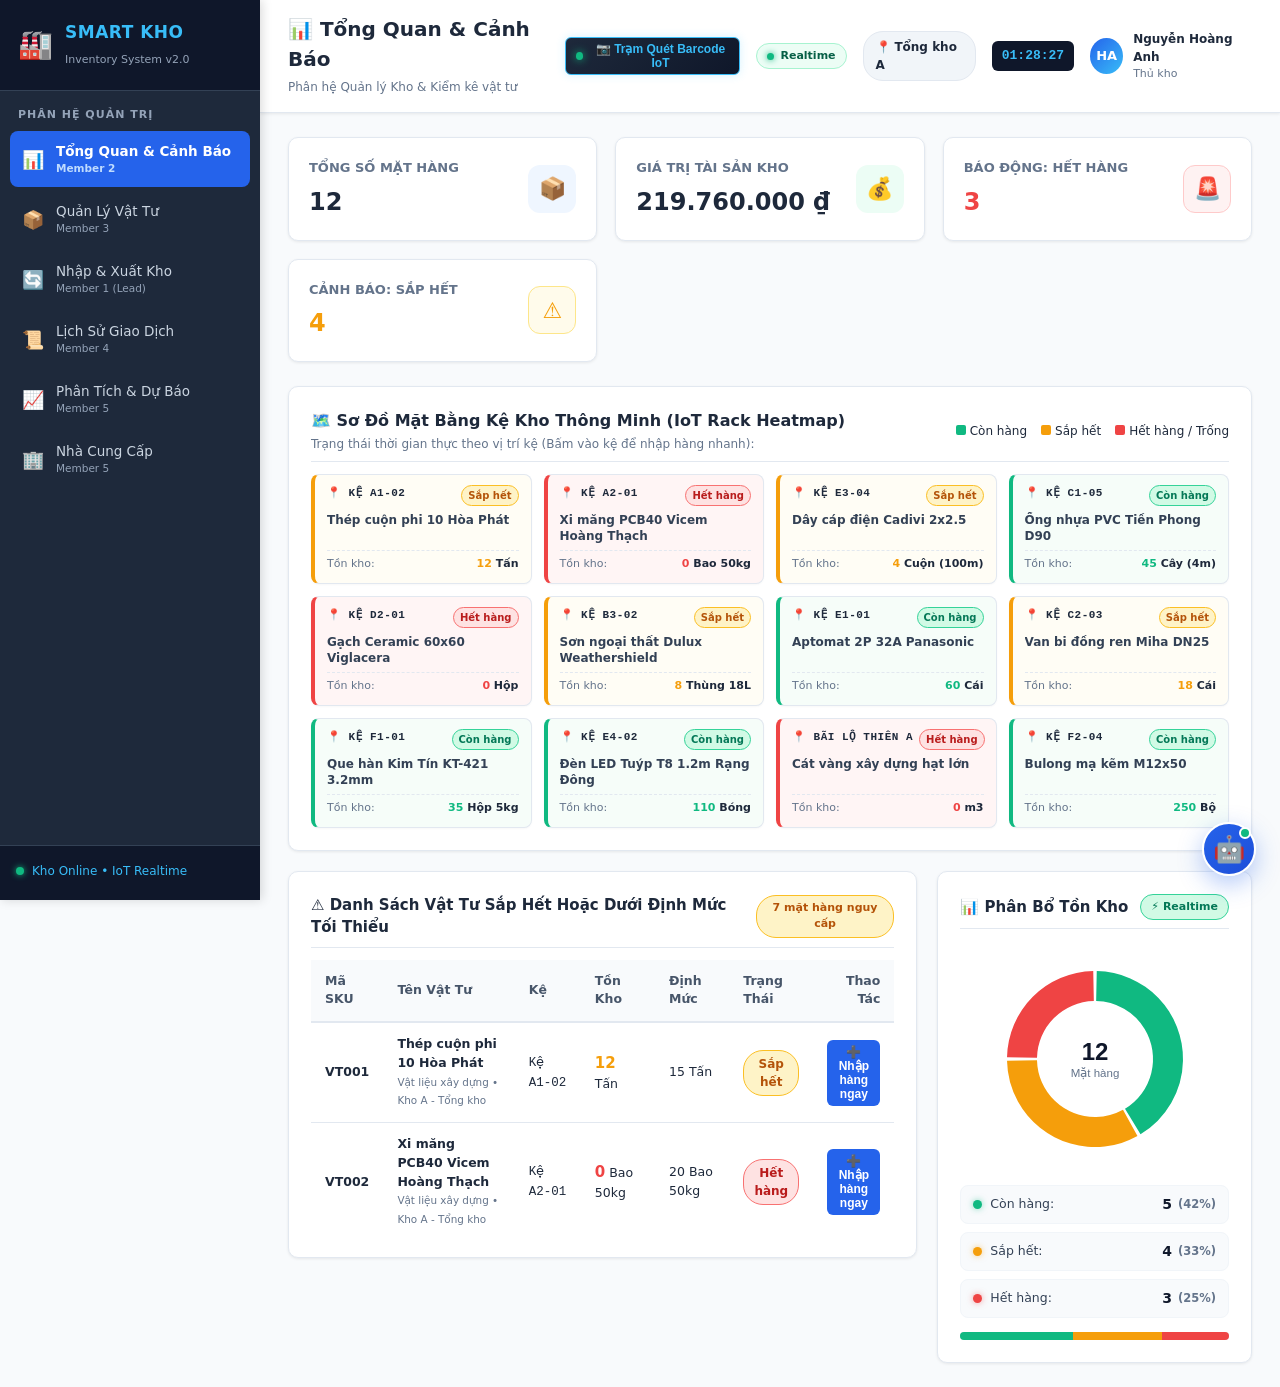
==== commit c776835d: "merge: dong bo nhanh main vao feature/member-5-ânlytics-suppliers va giai quyet conflict" ====
--- a/index.html
+++ b/index.html
@@ -4,14 +4,10 @@
   <meta charset="UTF-8">
   <meta name="viewport" content="width=device-width, initial-scale=1.0">
   <title>Smart Kho - Tổng Quan & Cảnh Báo Tồn Kho</title>
-  <!-- Nhúng phông chữ Roboto và Stylesheets -->
-  <link rel="preconnect" href="https://fonts.googleapis.com">
-  <link rel="preconnect" href="https://fonts.gstatic.com" crossorigin>
-  <link href="https://fonts.googleapis.com/css2?family=Roboto:wght@300;400;500;700&display=swap" rel="stylesheet">
   <link rel="stylesheet" href="assets/css/common.css">
   <link rel="stylesheet" href="assets/css/index.css">
 </head>
-<body class="page-dashboard">
+<body>
   <div class="app-layout">
     <!-- Sidebar component -->
     <div id="sidebar-container"></div>
@@ -21,7 +17,7 @@
       <div id="header-container"></div>
 
       <main class="page-content">
-        <!-- 4 KPI CARDS TỰ CO GIÃN GRID CHỐNG TRÀN -->
+        <!-- 4 KPI CARDS -->
         <div class="kpi-grid">
           <div class="kpi-card">
             <div class="kpi-info">
@@ -56,34 +52,26 @@
           </div>
         </div>
 
-        <!-- SƠ ĐỒ BẢN ĐỒ KỆ KHO THỜI GIAN THỰC (AUTO-FILL MINMAX 220PX) -->
+        <!-- SƠ ĐỒ BẢN ĐỒ KỆ KHO THỜI GIAN THỰC (ĐƯA LÊN TRÊN ĐỂ DỄ QUAN SÁT) -->
         <div class="card" style="margin-bottom: 20px;">
           <div class="card-header" style="margin-bottom: 12px; padding-bottom: 8px;">
             <div>
               <h3 class="card-title">🗺️ Sơ Đồ Mặt Bằng Kệ Kho Thông Minh (IoT Rack Heatmap)</h3>
-              <p style="font-size: 12.5px; color: var(--text-muted); margin-top: 2px; margin-bottom: 0;">
-                Trạng thái thời gian thực theo vị trí kệ (Bấm vào kệ để nhập hàng nhanh):
-              </p>
+              <p style="font-size: 12px; color: var(--text-muted); margin-top: 2px;">Trạng thái thời gian thực theo vị trí kệ (Bấm vào kệ để nhập hàng nhanh):</p>
             </div>
-            <div style="display: flex; gap: 14px; font-size: 12px; align-items: center; flex-wrap: wrap;">
-              <span style="display: flex; align-items: center; gap: 4px;">
-                <span style="display: inline-block; width: 10px; height: 10px; background: #10b981; border-radius: 2px;"></span>Còn hàng
-              </span>
-              <span style="display: flex; align-items: center; gap: 4px;">
-                <span style="display: inline-block; width: 10px; height: 10px; background: #f59e0b; border-radius: 2px;"></span>Sắp hết
-              </span>
-              <span style="display: flex; align-items: center; gap: 4px;">
-                <span style="display: inline-block; width: 10px; height: 10px; background: #ef4444; border-radius: 2px;"></span>Hết hàng / Trống
-              </span>
+            <div style="display: flex; gap: 14px; font-size: 12px; align-items: center;">
+              <span><span style="display: inline-block; width: 10px; height: 10px; background: #10b981; border-radius: 2px; margin-right: 4px;"></span>Còn hàng</span>
+              <span><span style="display: inline-block; width: 10px; height: 10px; background: #f59e0b; border-radius: 2px; margin-right: 4px;"></span>Sắp hết</span>
+              <span><span style="display: inline-block; width: 10px; height: 10px; background: #ef4444; border-radius: 2px; margin-right: 4px;"></span>Hết hàng / Trống</span>
             </div>
           </div>
-          <div class="rack-grid" id="rack-heatmap-grid">
+          <div class="rack-grid" id="rack-heatmap-grid" style="margin-top: 8px;">
             <!-- JS render các ô kệ hàng -->
           </div>
         </div>
 
         <div class="dashboard-split-grid">
-          <!-- BẢNG CẢNH BÁO NGUY CẤP (TỐI ƯU MAX-HEIGHT 60VH, STICKY HEADER, WHITE-SPACE NOWRAP) -->
+          <!-- BẢNG CẢNH BÁO NGUY CẤP (THU NHỎ GỌN GÀNG, CÓ SCROLLBAR MƯỢT) -->
           <div class="card" style="margin-bottom: 0;">
             <div class="card-header" style="margin-bottom: 12px; padding-bottom: 8px;">
               <h3 class="card-title" style="font-size: 15px;">⚠️ Danh Sách Vật Tư Sắp Hết Hoặc Dưới Định Mức Tối Thiểu</h3>
@@ -91,17 +79,17 @@
             </div>
 
             <!-- CHẾ ĐỘ XEM BẢNG CHO DESKTOP -->
-            <div class="table-responsive urgent-desktop-table urgent-table-container">
-              <table class="urgent-table">
-                <thead>
+            <div class="table-responsive urgent-desktop-table" style="max-height: 275px; overflow-y: auto;">
+              <table class="table" style="font-size: 12.5px;">
+                <thead style="position: sticky; top: 0; background: #f8fafc; z-index: 2;">
                   <tr>
-                    <th class="urgent-col-sku">Mã SKU</th>
-                    <th class="urgent-col-name">Tên Vật Tư</th>
-                    <th class="urgent-col-rack">Vị Trí Kệ</th>
-                    <th class="urgent-col-qty">Tồn Kho</th>
-                    <th class="urgent-col-min">Định Mức</th>
-                    <th class="urgent-col-status">Trạng Thái</th>
-                    <th class="urgent-col-actions">Thao Tác</th>
+                    <th>Mã SKU</th>
+                    <th>Tên Vật Tư</th>
+                    <th>Kệ</th>
+                    <th>Tồn Kho</th>
+                    <th>Định Mức</th>
+                    <th>Trạng Thái</th>
+                    <th style="text-align: right;">Thao Tác</th>
                   </tr>
                 </thead>
                 <tbody id="urgent-table-body">
@@ -110,13 +98,13 @@
               </table>
             </div>
 
-            <!-- CHẾ ĐỘ XEM THẺ CHO SMARTPHONE -->
+            <!-- CHẾ ĐỘ XEM THẺ CHO SMARTPHONE (KHÔNG BỊ CẮT CỘT, DỄ BẤM NHẬP HÀNG) -->
             <div class="urgent-mobile-list" id="urgent-mobile-list">
               <!-- Dữ liệu JS render -->
             </div>
           </div>
 
-          <!-- BIỂU ĐỒ TRÒN TỶ LỆ CƠ CẤU TỒN KHO -->
+          <!-- BIỂU ĐỒ TRÒN TỶ LỆ CƠ CẤU TỒN KHO (HTML5 CANVAS REALTIME) -->
           <div class="card donut-card" style="margin-bottom: 0;">
             <div class="card-header" style="margin-bottom: 12px; padding-bottom: 8px;">
               <h3 class="card-title" style="font-size: 15px;">📊 Phân Bổ Tồn Kho</h3>
--- a/assets/css/common.css
+++ b/assets/css/common.css
@@ -454,7 +454,6 @@
 /* --- NHÃN TRẠNG THÁI (STATUS BADGES - BẮT BUỘC THEO ĐỀ BÀI) --- */
 .badge {
   display: inline-flex;
-  white-space: nowrap;
   align-items: center;
   gap: 6px;
   padding: 4px 10px;
--- a/assets/css/index.css
+++ b/assets/css/index.css
@@ -1,65 +1,27 @@
 /* ==============================================================================
  * PHÂN HỆ: TRANG CHỦ & BẢN ĐỒ KỆ KHO IOT HEATMAP (index.html)
  * Phụ trách: Member 2 (Trần Quang Huy)
- * Tinh chỉnh Senior Frontend: Fix lỗi tràn thẻ, Tự co giãn grid, Line-clamp,
- * Tối ưu bảng cảnh báo tồn kho, Đồng bộ phông Roboto và component chung
  * ============================================================================== */
 
-@import url('https://fonts.googleapis.com/css2?family=Roboto:wght@300;400;500;700&display=swap');
-
-/* ĐỒNG BỘ PHÔNG CHỮ ROBOTO */
-body, body * {
-  font-family: 'Roboto', -apple-system, BlinkMacSystemFont, "Segoe UI", sans-serif;
-  box-sizing: border-box;
-}
-
-/* Khoảng trống bên dưới trang chống nút Chatbot che dòng cuối */
-.page-content {
-  padding-bottom: 95px !important;
-}
-
-/* ==============================================================================
- * 1. SỬA LỖI TRÀN NGANG Ở CÁC THẺ (KPI CARDS & RACK HEATMAP)
- * ============================================================================== */
-.kpi-grid {
-  display: grid !important;
-  grid-template-columns: repeat(auto-fill, minmax(220px, 1fr)) !important;
-  gap: 16px !important;
-  margin-bottom: 20px !important;
-  width: 100% !important;
-}
-
-.kpi-card {
-  box-sizing: border-box !important;
-  min-height: 100px !important;
-  height: 100% !important;
-}
-
-/* Sơ đồ kệ kho thông minh tự co giãn số cột theo độ rộng màn hình */
+/* --- RACK HEATMAP (BẢN ĐỒ KỆ KHO THÔNG MINH) --- */
 .rack-grid {
-  display: grid !important;
-  grid-template-columns: repeat(auto-fill, minmax(220px, 1fr)) !important;
-  gap: 14px !important;
-  margin-top: 10px !important;
-  width: 100% !important;
-  box-sizing: border-box !important;
+  display: grid;
+  grid-template-columns: repeat(6, 1fr);
+  gap: 12px;
+  margin-top: 10px;
+  width: 100%;
 }
 
 .rack-cell {
-  box-sizing: border-box !important;
   background: #ffffff;
   border: 1px solid var(--border-color);
   border-radius: 8px;
-  padding: 12px 14px;
+  padding: 10px 12px;
   cursor: pointer;
-  transition: transform 0.2s ease, box-shadow 0.2s ease;
+  transition: all 0.2s ease;
   position: relative;
-  display: flex;
-  flex-direction: column;
-  justify-content: space-between;
-  min-height: 110px;
-  height: 100%;
-  box-shadow: 0 1px 3px rgba(0, 0, 0, 0.05);
+  overflow: hidden;
+  box-shadow: 0 1px 2px rgba(0,0,0,0.03);
 }
 
 .rack-cell:hover {
@@ -68,159 +30,102 @@
   border-color: var(--primary);
 }
 
-.rack-header-row {
-  display: flex;
-  justify-content: space-between;
-  align-items: center;
-  gap: 8px;
-  margin-bottom: 6px;
+.rack-cell::before {
+  content: '';
+  position: absolute;
+  top: 0;
+  left: 0;
+  bottom: 0;
+  width: 4px;
+}
+
+.rack-cell.rack-ok::before {
+  background: var(--success);
+}
+
+.rack-cell.rack-warning::before {
+  background: var(--warning);
+}
+
+.rack-cell.rack-danger::before {
+  background: var(--danger);
 }
 
 .rack-code {
-  font-size: 11.5px;
+  font-size: 11px;
   font-weight: 700;
   text-transform: uppercase;
+  letter-spacing: 0.5px;
+  margin-bottom: 4px;
+  display: flex;
+  align-items: center;
+  gap: 4px;
+}
+
+.rack-name {
+  font-size: 12px;
+  font-weight: 600;
   color: var(--text-main);
   white-space: nowrap;
-}
-
-.rack-badge {
-  font-size: 11px !important;
-  padding: 2px 8px !important;
-  border-radius: 10px !important;
-  white-space: nowrap !important;
-}
-
-/* Tên vật tư dài cắt tối đa 2 dòng kèm tooltip */
-.rack-item-name {
-  font-size: 13px;
-  font-weight: 600;
-  color: #1e293b;
-  margin-bottom: 8px;
-  line-height: 1.35;
-  display: -webkit-box;
-  -webkit-line-clamp: 2;
-  -webkit-box-orient: vertical;
   overflow: hidden;
   text-overflow: ellipsis;
-  word-break: break-word;
+  margin-bottom: 6px;
 }
 
 .rack-qty-row {
   display: flex;
   justify-content: space-between;
   align-items: center;
-  font-size: 12px;
-  border-top: 1px dashed #e2e8f0;
-  padding-top: 6px;
-  margin-top: auto;
-}
-
-.rack-qty-label {
-  color: var(--text-muted);
+  font-size: 11px;
 }
 
 .rack-qty-val {
+  font-weight: 700;
+  color: var(--text-main);
+}
+
+/* Vùng hiển thị biểu đồ Donut Canvas */
+.donut-chart-container {
+  display: flex;
+  flex-direction: column;
+  align-items: center;
+  justify-content: center;
+  position: relative;
+  padding: 10px 0;
+}
+
+.donut-legend {
+  display: flex;
+  flex-direction: column;
+  gap: 8px;
+  margin-top: 15px;
+  width: 100%;
+}
+
+.donut-legend-item {
+  display: flex;
+  justify-content: space-between;
+  align-items: center;
   font-size: 12.5px;
 }
 
-/* ==============================================================================
- * 2. BẢNG DANH SÁCH VẬT TƯ SẮP HẾT HOẶC DƯỚI ĐỊNH MỨC TỐI THIỂU
- * ============================================================================== */
-.urgent-table-container {
-  max-height: 60vh !important;
-  overflow-y: auto !important;
-  overflow-x: auto !important;
-  border: 1px solid var(--border-color);
-  border-radius: 8px;
-  background: #ffffff;
-  box-shadow: 0 1px 3px rgba(0, 0, 0, 0.04);
+.donut-legend-color {
+  display: inline-block;
+  width: 10px;
+  height: 10px;
+  border-radius: 2px;
+  margin-right: 6px;
 }
 
-.urgent-table {
-  width: 100%;
-  border-collapse: separate;
-  border-spacing: 0;
-  font-size: 13px;
-}
-
-.urgent-table th {
-  position: sticky !important;
-  top: 0 !important;
-  background: #f8fafc !important;
-  z-index: 5 !important;
-  padding: 12px 14px;
-  font-weight: 700;
-  color: #334155;
-  border-bottom: 2px solid #e2e8f0;
-  white-space: nowrap;
-}
-
-.urgent-table td {
-  padding: 10px 14px;
-  border-bottom: 1px solid #e2e8f0;
-  vertical-align: middle;
-}
-
-.urgent-table tbody tr:hover {
-  background-color: #f0f7ff !important;
-}
-
-/* Độ rộng cột hợp lý */
-.urgent-col-sku { min-width: 100px; white-space: nowrap; font-weight: 700; color: var(--primary); }
-.urgent-col-name { min-width: 220px; }
-.urgent-col-rack { min-width: 90px; }
-.urgent-col-qty { min-width: 120px; text-align: right !important; white-space: nowrap; }
-.urgent-col-min { min-width: 110px; text-align: right !important; white-space: nowrap; }
-.urgent-col-status { min-width: 110px; text-align: center !important; }
-.urgent-col-actions { min-width: 130px; text-align: right !important; white-space: nowrap; }
-
-/* Subtext dưới tên vật tư */
-.urgent-item-sub {
-  font-size: 11.5px;
-  color: #64748b;
-  margin-top: 2px;
-  line-height: 1.3;
-}
-
-/* Nút nhập hàng ngay */
-.btn-restock-now {
-  white-space: nowrap !important;
-  padding: 5px 10px !important;
-  font-size: 12px !important;
-  font-weight: 600 !important;
-  border-radius: 6px !important;
-  display: inline-flex !important;
-  align-items: center !important;
-  gap: 4px !important;
-}
-
-/* Badge trạng thái dạng pill */
-.badge-pill-status {
-  white-space: nowrap !important;
-  padding: 4px 10px !important;
-  border-radius: 12px !important;
-  font-size: 11.5px !important;
-  font-weight: 600 !important;
-  display: inline-block !important;
-}
-
-/* ==============================================================================
- * 4. RESPONSIVE MOBILE & TABLET
- * ============================================================================== */
-@media (max-width: 991px) {
-  .urgent-desktop-table {
-    display: none !important;
-  }
-  .urgent-mobile-list {
-    display: flex !important;
-    flex-direction: column;
-    gap: 12px;
+@media (max-width: 992px) {
+  .rack-grid {
+    grid-template-columns: repeat(3, 1fr);
   }
 }
 
-@media (min-width: 992px) {
-  .urgent-mobile-list {
-    display: none !important;
+@media (max-width: 576px) {
+  .rack-grid {
+    grid-template-columns: repeat(2, 1fr);
+    gap: 8px;
   }
 }
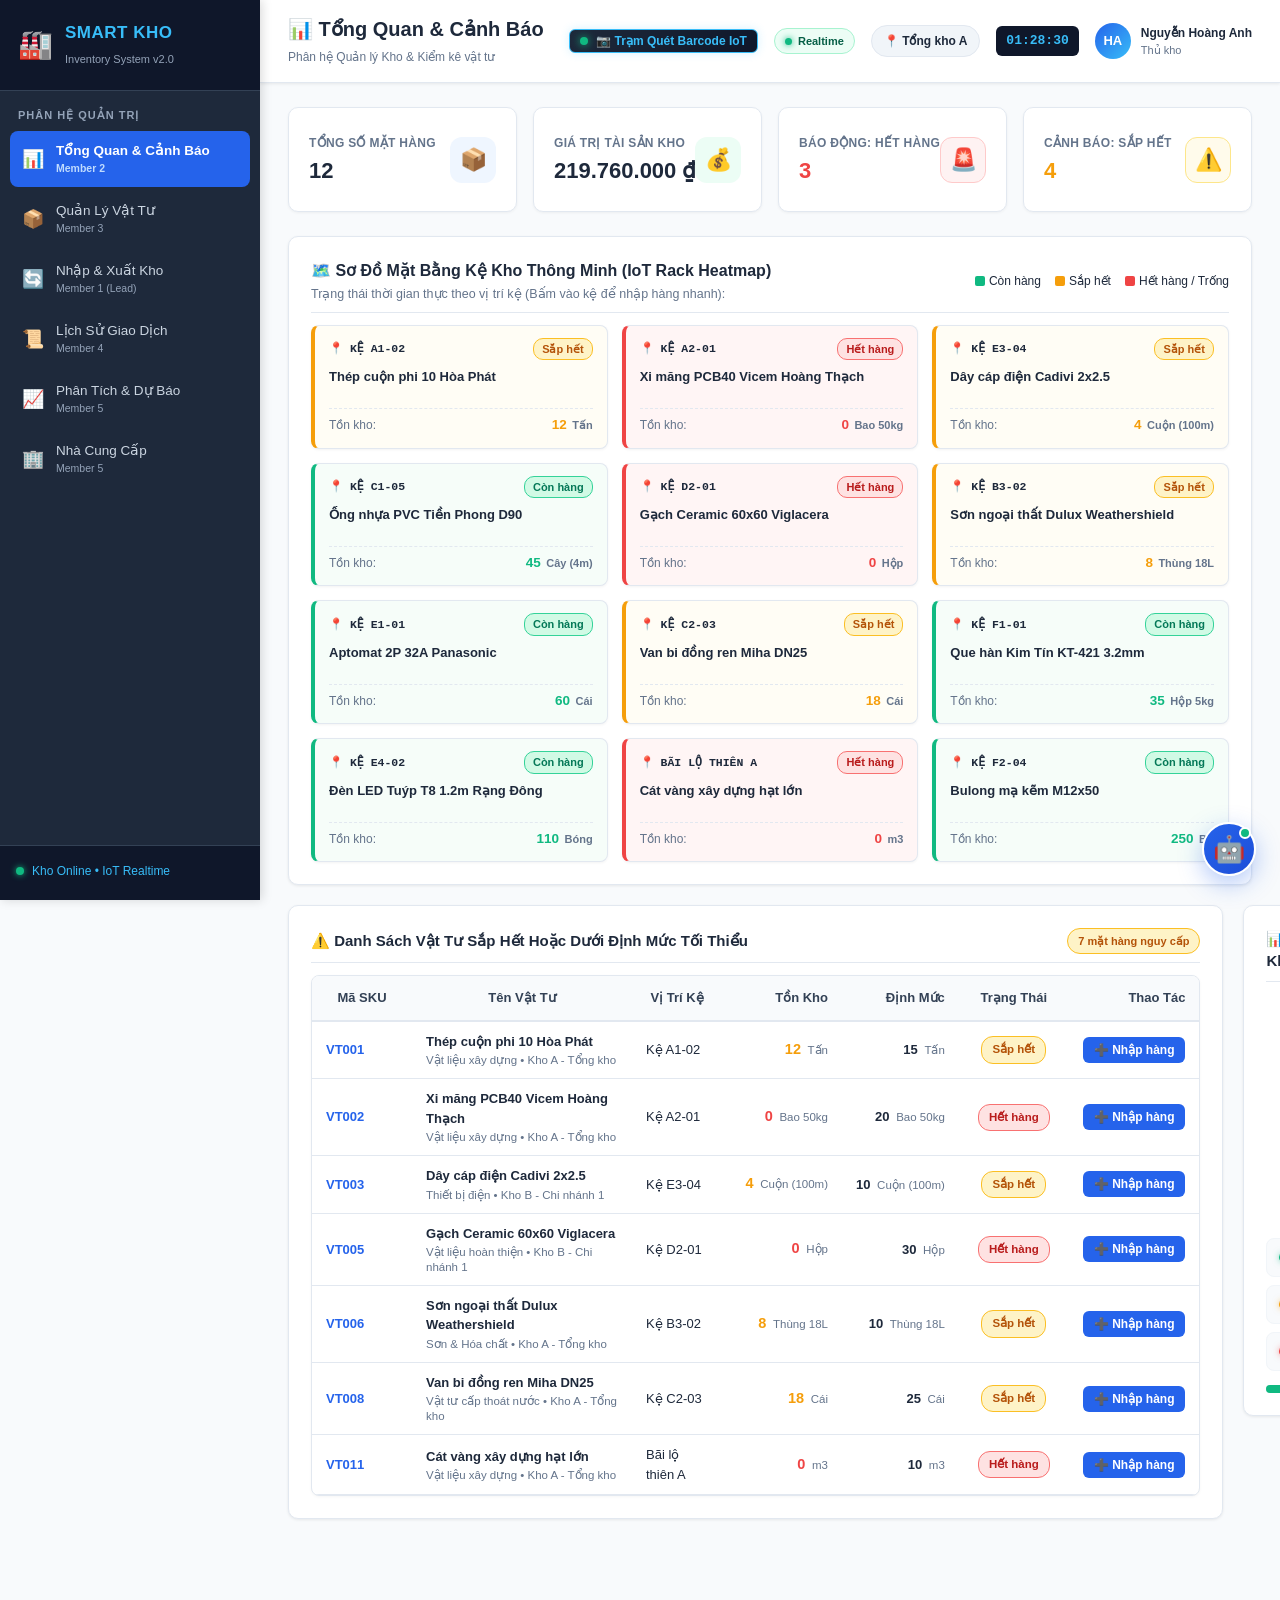
==== commit 83c61758: "Merge b80c93d6c622e9e4ac33e2728ac4bd2f8d33cc46 into 57847a1ca1d907de79c2ce5afcd5970e68652b67" ====
--- a/index.html
+++ b/index.html
@@ -4,10 +4,14 @@
   <meta charset="UTF-8">
   <meta name="viewport" content="width=device-width, initial-scale=1.0">
   <title>Smart Kho - Tổng Quan & Cảnh Báo Tồn Kho</title>
+  <!-- Nhúng phông chữ Roboto và Stylesheets -->
+  <link rel="preconnect" href="https://fonts.googleapis.com">
+  <link rel="preconnect" href="https://fonts.gstatic.com" crossorigin>
+  <link href="https://fonts.googleapis.com/css2?family=Roboto:wght@300;400;500;700&display=swap" rel="stylesheet">
   <link rel="stylesheet" href="assets/css/common.css">
   <link rel="stylesheet" href="assets/css/index.css">
 </head>
-<body>
+<body class="page-dashboard">
   <div class="app-layout">
     <!-- Sidebar component -->
     <div id="sidebar-container"></div>
@@ -17,7 +21,7 @@
       <div id="header-container"></div>
 
       <main class="page-content">
-        <!-- 4 KPI CARDS -->
+        <!-- 4 KPI CARDS TỰ CO GIÃN GRID CHỐNG TRÀN -->
         <div class="kpi-grid">
           <div class="kpi-card">
             <div class="kpi-info">
@@ -52,26 +56,34 @@
           </div>
         </div>
 
-        <!-- SƠ ĐỒ BẢN ĐỒ KỆ KHO THỜI GIAN THỰC (ĐƯA LÊN TRÊN ĐỂ DỄ QUAN SÁT) -->
+        <!-- SƠ ĐỒ BẢN ĐỒ KỆ KHO THỜI GIAN THỰC (AUTO-FILL MINMAX 220PX) -->
         <div class="card" style="margin-bottom: 20px;">
           <div class="card-header" style="margin-bottom: 12px; padding-bottom: 8px;">
             <div>
               <h3 class="card-title">🗺️ Sơ Đồ Mặt Bằng Kệ Kho Thông Minh (IoT Rack Heatmap)</h3>
-              <p style="font-size: 12px; color: var(--text-muted); margin-top: 2px;">Trạng thái thời gian thực theo vị trí kệ (Bấm vào kệ để nhập hàng nhanh):</p>
+              <p style="font-size: 12.5px; color: var(--text-muted); margin-top: 2px; margin-bottom: 0;">
+                Trạng thái thời gian thực theo vị trí kệ (Bấm vào kệ để nhập hàng nhanh):
+              </p>
             </div>
-            <div style="display: flex; gap: 14px; font-size: 12px; align-items: center;">
-              <span><span style="display: inline-block; width: 10px; height: 10px; background: #10b981; border-radius: 2px; margin-right: 4px;"></span>Còn hàng</span>
-              <span><span style="display: inline-block; width: 10px; height: 10px; background: #f59e0b; border-radius: 2px; margin-right: 4px;"></span>Sắp hết</span>
-              <span><span style="display: inline-block; width: 10px; height: 10px; background: #ef4444; border-radius: 2px; margin-right: 4px;"></span>Hết hàng / Trống</span>
+            <div style="display: flex; gap: 14px; font-size: 12px; align-items: center; flex-wrap: wrap;">
+              <span style="display: flex; align-items: center; gap: 4px;">
+                <span style="display: inline-block; width: 10px; height: 10px; background: #10b981; border-radius: 2px;"></span>Còn hàng
+              </span>
+              <span style="display: flex; align-items: center; gap: 4px;">
+                <span style="display: inline-block; width: 10px; height: 10px; background: #f59e0b; border-radius: 2px;"></span>Sắp hết
+              </span>
+              <span style="display: flex; align-items: center; gap: 4px;">
+                <span style="display: inline-block; width: 10px; height: 10px; background: #ef4444; border-radius: 2px;"></span>Hết hàng / Trống
+              </span>
             </div>
           </div>
-          <div class="rack-grid" id="rack-heatmap-grid" style="margin-top: 8px;">
+          <div class="rack-grid" id="rack-heatmap-grid">
             <!-- JS render các ô kệ hàng -->
           </div>
         </div>
 
         <div class="dashboard-split-grid">
-          <!-- BẢNG CẢNH BÁO NGUY CẤP (THU NHỎ GỌN GÀNG, CÓ SCROLLBAR MƯỢT) -->
+          <!-- BẢNG CẢNH BÁO NGUY CẤP (TỐI ƯU MAX-HEIGHT 60VH, STICKY HEADER, WHITE-SPACE NOWRAP) -->
           <div class="card" style="margin-bottom: 0;">
             <div class="card-header" style="margin-bottom: 12px; padding-bottom: 8px;">
               <h3 class="card-title" style="font-size: 15px;">⚠️ Danh Sách Vật Tư Sắp Hết Hoặc Dưới Định Mức Tối Thiểu</h3>
@@ -79,17 +91,17 @@
             </div>
 
             <!-- CHẾ ĐỘ XEM BẢNG CHO DESKTOP -->
-            <div class="table-responsive urgent-desktop-table" style="max-height: 275px; overflow-y: auto;">
-              <table class="table" style="font-size: 12.5px;">
-                <thead style="position: sticky; top: 0; background: #f8fafc; z-index: 2;">
+            <div class="table-responsive urgent-desktop-table urgent-table-container">
+              <table class="urgent-table">
+                <thead>
                   <tr>
-                    <th>Mã SKU</th>
-                    <th>Tên Vật Tư</th>
-                    <th>Kệ</th>
-                    <th>Tồn Kho</th>
-                    <th>Định Mức</th>
-                    <th>Trạng Thái</th>
-                    <th style="text-align: right;">Thao Tác</th>
+                    <th class="urgent-col-sku">Mã SKU</th>
+                    <th class="urgent-col-name">Tên Vật Tư</th>
+                    <th class="urgent-col-rack">Vị Trí Kệ</th>
+                    <th class="urgent-col-qty">Tồn Kho</th>
+                    <th class="urgent-col-min">Định Mức</th>
+                    <th class="urgent-col-status">Trạng Thái</th>
+                    <th class="urgent-col-actions">Thao Tác</th>
                   </tr>
                 </thead>
                 <tbody id="urgent-table-body">
@@ -98,13 +110,13 @@
               </table>
             </div>
 
-            <!-- CHẾ ĐỘ XEM THẺ CHO SMARTPHONE (KHÔNG BỊ CẮT CỘT, DỄ BẤM NHẬP HÀNG) -->
+            <!-- CHẾ ĐỘ XEM THẺ CHO SMARTPHONE -->
             <div class="urgent-mobile-list" id="urgent-mobile-list">
               <!-- Dữ liệu JS render -->
             </div>
           </div>
 
-          <!-- BIỂU ĐỒ TRÒN TỶ LỆ CƠ CẤU TỒN KHO (HTML5 CANVAS REALTIME) -->
+          <!-- BIỂU ĐỒ TRÒN TỶ LỆ CƠ CẤU TỒN KHO -->
           <div class="card donut-card" style="margin-bottom: 0;">
             <div class="card-header" style="margin-bottom: 12px; padding-bottom: 8px;">
               <h3 class="card-title" style="font-size: 15px;">📊 Phân Bổ Tồn Kho</h3>
--- a/assets/css/index.css
+++ b/assets/css/index.css
@@ -1,27 +1,119 @@
 /* ==============================================================================
  * PHÂN HỆ: TRANG CHỦ & BẢN ĐỒ KỆ KHO IOT HEATMAP (index.html)
  * Phụ trách: Member 2 (Trần Quang Huy)
- * ============================================================================== */
-
-/* --- RACK HEATMAP (BẢN ĐỒ KỆ KHO THÔNG MINH) --- */
+ * Tinh chỉnh Senior Frontend: Fix lỗi tràn thẻ, Tự co giãn grid, Line-clamp,
+ * Tối ưu bảng cảnh báo tồn kho, Đồng bộ phông Roboto và component chung
+ * ============================================================================== */
+
+@import url('https://fonts.googleapis.com/css2?family=Roboto:wght@300;400;500;700&display=swap');
+
+/* ĐỒNG BỘ PHÔNG CHỮ ROBOTO */
+body, body * {
+  font-family: 'Roboto', -apple-system, BlinkMacSystemFont, "Segoe UI", sans-serif;
+  box-sizing: border-box;
+}
+
+/* Khoảng trống bên dưới trang chống nút Chatbot che dòng cuối */
+.page-content {
+  padding-bottom: 95px !important;
+}
+
+/* ==============================================================================
+ * 1. SỬA LỖI TRÀN & CĂN ĐỀU 4 THẺ KPI (KPI CARDS CĂN ĐỀU GIÃN KHÔNG BỊ THỤT)
+ * ============================================================================== */
+.kpi-grid {
+  display: grid !important;
+  grid-template-columns: repeat(4, minmax(0, 1fr)) !important;
+  gap: 16px !important;
+  margin-bottom: 24px !important;
+  width: 100% !important;
+  box-sizing: border-box !important;
+}
+
+.kpi-card {
+  box-sizing: border-box !important;
+  background: #ffffff !important;
+  border: 1px solid var(--border-color) !important;
+  border-radius: var(--radius) !important;
+  padding: 18px 20px !important;
+  display: flex !important;
+  align-items: center !important;
+  justify-content: space-between !important;
+  min-height: 105px !important;
+  height: 100% !important;
+  margin: 0 !important;
+  transition: transform 0.2s ease, box-shadow 0.2s ease !important;
+  box-shadow: 0 1px 3px rgba(0, 0, 0, 0.05) !important;
+}
+
+.kpi-card:hover {
+  transform: translateY(-2px) !important;
+  box-shadow: var(--shadow-md) !important;
+}
+
+.kpi-info {
+  display: flex;
+  flex-direction: column;
+  justify-content: center;
+  min-width: 0;
+  flex: 1;
+}
+
+.kpi-info h4 {
+  font-size: 12px !important;
+  color: var(--text-muted) !important;
+  text-transform: uppercase !important;
+  font-weight: 600 !important;
+  margin: 0 0 6px 0 !important;
+  white-space: nowrap !important;
+  letter-spacing: 0.3px !important;
+}
+
+.kpi-value {
+  font-size: 22px !important;
+  font-weight: 700 !important;
+  color: var(--text-main);
+  white-space: nowrap !important;
+  line-height: 1.2 !important;
+}
+
+.kpi-icon {
+  width: 46px !important;
+  height: 46px !important;
+  border-radius: 12px !important;
+  display: flex !important;
+  align-items: center !important;
+  justify-content: center !important;
+  font-size: 22px !important;
+  flex-shrink: 0 !important;
+  margin-left: 12px !important;
+}
+
+/* Sơ đồ kệ kho thông minh tự co giãn số cột theo độ rộng màn hình */
 .rack-grid {
-  display: grid;
-  grid-template-columns: repeat(6, 1fr);
-  gap: 12px;
-  margin-top: 10px;
-  width: 100%;
+  display: grid !important;
+  grid-template-columns: repeat(auto-fill, minmax(220px, 1fr)) !important;
+  gap: 14px !important;
+  margin-top: 10px !important;
+  width: 100% !important;
+  box-sizing: border-box !important;
 }
 
 .rack-cell {
+  box-sizing: border-box !important;
   background: #ffffff;
   border: 1px solid var(--border-color);
   border-radius: 8px;
-  padding: 10px 12px;
+  padding: 12px 14px;
   cursor: pointer;
-  transition: all 0.2s ease;
+  transition: transform 0.2s ease, box-shadow 0.2s ease;
   position: relative;
-  overflow: hidden;
-  box-shadow: 0 1px 2px rgba(0,0,0,0.03);
+  display: flex;
+  flex-direction: column;
+  justify-content: space-between;
+  min-height: 110px;
+  height: 100%;
+  box-shadow: 0 1px 3px rgba(0, 0, 0, 0.05);
 }
 
 .rack-cell:hover {
@@ -30,102 +122,171 @@
   border-color: var(--primary);
 }
 
-.rack-cell::before {
-  content: '';
-  position: absolute;
-  top: 0;
-  left: 0;
-  bottom: 0;
-  width: 4px;
-}
-
-.rack-cell.rack-ok::before {
-  background: var(--success);
-}
-
-.rack-cell.rack-warning::before {
-  background: var(--warning);
-}
-
-.rack-cell.rack-danger::before {
-  background: var(--danger);
+.rack-header-row {
+  display: flex;
+  justify-content: space-between;
+  align-items: center;
+  gap: 8px;
+  margin-bottom: 6px;
 }
 
 .rack-code {
-  font-size: 11px;
+  font-size: 11.5px;
   font-weight: 700;
   text-transform: uppercase;
-  letter-spacing: 0.5px;
-  margin-bottom: 4px;
-  display: flex;
-  align-items: center;
-  gap: 4px;
-}
-
-.rack-name {
-  font-size: 12px;
-  font-weight: 600;
   color: var(--text-main);
   white-space: nowrap;
+}
+
+.rack-badge {
+  font-size: 11px !important;
+  padding: 2px 8px !important;
+  border-radius: 10px !important;
+  white-space: nowrap !important;
+}
+
+/* Tên vật tư dài cắt tối đa 2 dòng kèm tooltip */
+.rack-item-name {
+  font-size: 13px;
+  font-weight: 600;
+  color: #1e293b;
+  margin-bottom: 8px;
+  line-height: 1.35;
+  display: -webkit-box;
+  -webkit-line-clamp: 2;
+  -webkit-box-orient: vertical;
   overflow: hidden;
   text-overflow: ellipsis;
-  margin-bottom: 6px;
+  word-break: break-word;
 }
 
 .rack-qty-row {
   display: flex;
   justify-content: space-between;
   align-items: center;
-  font-size: 11px;
+  font-size: 12px;
+  border-top: 1px dashed #e2e8f0;
+  padding-top: 6px;
+  margin-top: auto;
+}
+
+.rack-qty-label {
+  color: var(--text-muted);
 }
 
 .rack-qty-val {
+  font-size: 12.5px;
+}
+
+/* ==============================================================================
+ * 2. BẢNG DANH SÁCH VẬT TƯ SẮP HẾT HOẶC DƯỚI ĐỊNH MỨC TỐI THIỂU
+ * ============================================================================== */
+.urgent-table-container {
+  max-height: 60vh !important;
+  overflow-y: auto !important;
+  overflow-x: auto !important;
+  border: 1px solid var(--border-color);
+  border-radius: 8px;
+  background: #ffffff;
+  box-shadow: 0 1px 3px rgba(0, 0, 0, 0.04);
+}
+
+.urgent-table {
+  width: 100%;
+  border-collapse: separate;
+  border-spacing: 0;
+  font-size: 13px;
+}
+
+.urgent-table th {
+  position: sticky !important;
+  top: 0 !important;
+  background: #f8fafc !important;
+  z-index: 5 !important;
+  padding: 12px 14px;
   font-weight: 700;
-  color: var(--text-main);
-}
-
-/* Vùng hiển thị biểu đồ Donut Canvas */
-.donut-chart-container {
-  display: flex;
-  flex-direction: column;
-  align-items: center;
-  justify-content: center;
-  position: relative;
-  padding: 10px 0;
-}
-
-.donut-legend {
-  display: flex;
-  flex-direction: column;
-  gap: 8px;
-  margin-top: 15px;
-  width: 100%;
-}
-
-.donut-legend-item {
-  display: flex;
-  justify-content: space-between;
-  align-items: center;
-  font-size: 12.5px;
-}
-
-.donut-legend-color {
-  display: inline-block;
-  width: 10px;
-  height: 10px;
-  border-radius: 2px;
-  margin-right: 6px;
-}
-
-@media (max-width: 992px) {
-  .rack-grid {
-    grid-template-columns: repeat(3, 1fr);
-  }
-}
-
-@media (max-width: 576px) {
-  .rack-grid {
-    grid-template-columns: repeat(2, 1fr);
-    gap: 8px;
-  }
-}
+  color: #334155;
+  border-bottom: 2px solid #e2e8f0;
+  white-space: nowrap;
+}
+
+.urgent-table td {
+  padding: 10px 14px;
+  border-bottom: 1px solid #e2e8f0;
+  vertical-align: middle;
+}
+
+.urgent-table tbody tr:hover {
+  background-color: #f0f7ff !important;
+}
+
+/* Độ rộng cột hợp lý */
+.urgent-col-sku { min-width: 100px; white-space: nowrap; font-weight: 700; color: var(--primary); }
+.urgent-col-name { min-width: 220px; }
+.urgent-col-rack { min-width: 90px; }
+.urgent-col-qty { min-width: 120px; text-align: right !important; white-space: nowrap; }
+.urgent-col-min { min-width: 110px; text-align: right !important; white-space: nowrap; }
+.urgent-col-status { min-width: 110px; text-align: center !important; }
+.urgent-col-actions { min-width: 130px; text-align: right !important; white-space: nowrap; }
+
+/* Subtext dưới tên vật tư */
+.urgent-item-sub {
+  font-size: 11.5px;
+  color: #64748b;
+  margin-top: 2px;
+  line-height: 1.3;
+}
+
+/* Nút nhập hàng ngay */
+.btn-restock-now {
+  white-space: nowrap !important;
+  padding: 5px 10px !important;
+  font-size: 12px !important;
+  font-weight: 600 !important;
+  border-radius: 6px !important;
+  display: inline-flex !important;
+  align-items: center !important;
+  gap: 4px !important;
+}
+
+/* Badge trạng thái dạng pill */
+.badge-pill-status {
+  white-space: nowrap !important;
+  padding: 4px 10px !important;
+  border-radius: 12px !important;
+  font-size: 11.5px !important;
+  font-weight: 600 !important;
+  display: inline-block !important;
+}
+
+/* ==============================================================================
+ * 4. RESPONSIVE MOBILE & TABLET
+ * ============================================================================== */
+@media (max-width: 1200px) {
+  .kpi-grid {
+    grid-template-columns: repeat(2, minmax(0, 1fr)) !important;
+  }
+}
+
+@media (max-width: 640px) {
+  .kpi-grid {
+    grid-template-columns: 1fr !important;
+  }
+}
+
+@media (max-width: 991px) {
+  .urgent-desktop-table {
+    display: none !important;
+  }
+  .urgent-mobile-list {
+    display: flex !important;
+    flex-direction: column;
+    gap: 12px;
+  }
+}
+
+@media (min-width: 992px) {
+  .urgent-mobile-list {
+    display: none !important;
+  }
+}
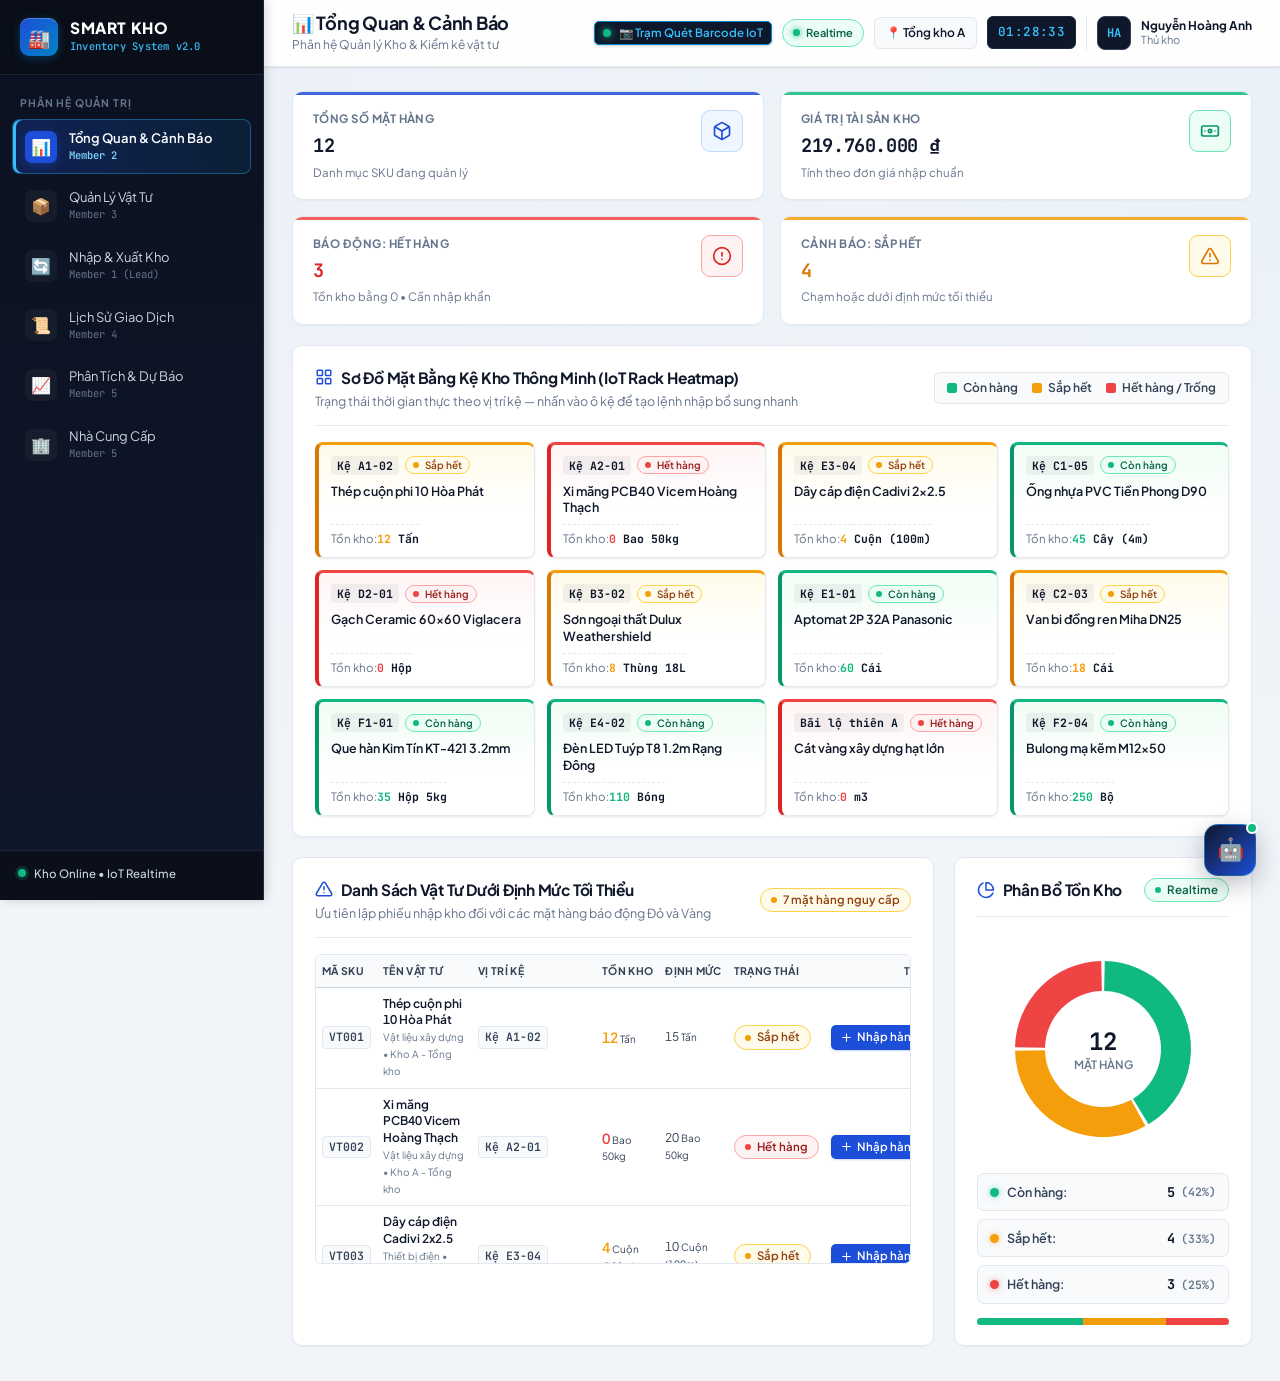
==== commit 673e8203: "Merge c7ce9e895c5511ca6159da13a6398cde225a8501 into 57847a1ca1d907de79c2ce5afcd5970e68652b67" ====
--- a/index.html
+++ b/index.html
@@ -3,15 +3,15 @@
 <head>
   <meta charset="UTF-8">
   <meta name="viewport" content="width=device-width, initial-scale=1.0">
-  <title>Smart Kho - Tổng Quan & Cảnh Báo Tồn Kho</title>
-  <!-- Nhúng phông chữ Roboto và Stylesheets -->
+  <meta name="theme-color" content="#0f172a">
+  <title>Smart Kho — Tổng Quan &amp; Cảnh Báo Tồn Kho</title>
   <link rel="preconnect" href="https://fonts.googleapis.com">
   <link rel="preconnect" href="https://fonts.gstatic.com" crossorigin>
-  <link href="https://fonts.googleapis.com/css2?family=Roboto:wght@300;400;500;700&display=swap" rel="stylesheet">
   <link rel="stylesheet" href="assets/css/common.css">
   <link rel="stylesheet" href="assets/css/index.css">
 </head>
-<body class="page-dashboard">
+<body>
+  <a href="#main-content" class="skip-link">Chuyển đến nội dung chính</a>
   <div class="app-layout">
     <!-- Sidebar component -->
     <div id="sidebar-container"></div>
@@ -20,88 +20,101 @@
       <!-- Header component -->
       <div id="header-container"></div>
 
-      <main class="page-content">
-        <!-- 4 KPI CARDS TỰ CO GIÃN GRID CHỐNG TRÀN -->
+      <main class="page-content" id="main-content">
+        <!-- 4 KPI CARDS -->
         <div class="kpi-grid">
           <div class="kpi-card">
             <div class="kpi-info">
               <h4>Tổng Số Mặt Hàng</h4>
               <div class="kpi-value" id="kpi-total-items">0</div>
+              <span class="kpi-sub">Danh mục SKU đang quản lý</span>
             </div>
-            <div class="kpi-icon kpi-blue">📦</div>
+            <div class="kpi-icon kpi-blue" aria-hidden="true">
+              <svg viewBox="0 0 24 24" fill="none" stroke="currentColor" stroke-width="2" stroke-linecap="round" stroke-linejoin="round"><path d="M21 8a2 2 0 0 0-1-1.73l-7-4a2 2 0 0 0-2 0l-7 4A2 2 0 0 0 3 8v8a2 2 0 0 0 1 1.73l7 4a2 2 0 0 0 2 0l7-4A2 2 0 0 0 21 16Z"/><path d="m3.3 7 8.7 5 8.7-5"/><path d="M12 22V12"/></svg>
+            </div>
           </div>
 
           <div class="kpi-card">
             <div class="kpi-info">
               <h4>Giá Trị Tài Sản Kho</h4>
-              <div class="kpi-value" id="kpi-total-value">0 đ</div>
+              <div class="kpi-value" id="kpi-total-value">0 ₫</div>
+              <span class="kpi-sub">Tính theo đơn giá nhập chuẩn</span>
             </div>
-            <div class="kpi-icon kpi-green">💰</div>
+            <div class="kpi-icon kpi-green" aria-hidden="true">
+              <svg viewBox="0 0 24 24" fill="none" stroke="currentColor" stroke-width="2" stroke-linecap="round" stroke-linejoin="round"><rect width="20" height="12" x="2" y="6" rx="2"/><circle cx="12" cy="12" r="2"/><path d="M6 12h.01M18 12h.01"/></svg>
+            </div>
           </div>
 
           <div class="kpi-card">
             <div class="kpi-info">
               <h4>Báo Động: Hết Hàng</h4>
               <div class="kpi-value" id="kpi-out-stock" style="color: var(--danger);">0</div>
+              <span class="kpi-sub">Tồn kho bằng 0 • Cần nhập khẩn</span>
             </div>
-            <div class="kpi-icon kpi-red">🚨</div>
+            <div class="kpi-icon kpi-red" aria-hidden="true">
+              <svg viewBox="0 0 24 24" fill="none" stroke="currentColor" stroke-width="2" stroke-linecap="round" stroke-linejoin="round"><circle cx="12" cy="12" r="10"/><line x1="12" x2="12" y1="8" y2="12"/><line x1="12" x2="12.01" y1="16" y2="16"/></svg>
+            </div>
           </div>
 
           <div class="kpi-card">
             <div class="kpi-info">
               <h4>Cảnh Báo: Sắp Hết</h4>
               <div class="kpi-value" id="kpi-low-stock" style="color: var(--warning);">0</div>
+              <span class="kpi-sub">Chạm hoặc dưới định mức tối thiểu</span>
             </div>
-            <div class="kpi-icon kpi-yellow">⚠️</div>
+            <div class="kpi-icon kpi-yellow" aria-hidden="true">
+              <svg viewBox="0 0 24 24" fill="none" stroke="currentColor" stroke-width="2" stroke-linecap="round" stroke-linejoin="round"><path d="m21.73 18-8-14a2 2 0 0 0-3.48 0l-8 14A2 2 0 0 0 4 21h16a2 2 0 0 0 1.73-3Z"/><path d="M12 9v4"/><path d="M12 17h.01"/></svg>
+            </div>
           </div>
         </div>
 
-        <!-- SƠ ĐỒ BẢN ĐỒ KỆ KHO THỜI GIAN THỰC (AUTO-FILL MINMAX 220PX) -->
-        <div class="card" style="margin-bottom: 20px;">
-          <div class="card-header" style="margin-bottom: 12px; padding-bottom: 8px;">
+        <!-- SƠ ĐỒ BẢN ĐỒ KỆ KHO THỜI GIAN THỰC -->
+        <section class="card" aria-labelledby="heatmap-heading">
+          <div class="card-header">
             <div>
-              <h3 class="card-title">🗺️ Sơ Đồ Mặt Bằng Kệ Kho Thông Minh (IoT Rack Heatmap)</h3>
-              <p style="font-size: 12.5px; color: var(--text-muted); margin-top: 2px; margin-bottom: 0;">
-                Trạng thái thời gian thực theo vị trí kệ (Bấm vào kệ để nhập hàng nhanh):
-              </p>
+              <h3 class="card-title" id="heatmap-heading">
+                <svg viewBox="0 0 24 24" fill="none" stroke="currentColor" stroke-width="2" stroke-linecap="round" stroke-linejoin="round" aria-hidden="true"><rect width="7" height="7" x="3" y="3" rx="1"/><rect width="7" height="7" x="14" y="3" rx="1"/><rect width="7" height="7" x="14" y="14" rx="1"/><rect width="7" height="7" x="3" y="14" rx="1"/></svg>
+                Sơ Đồ Mặt Bằng Kệ Kho Thông Minh (IoT Rack Heatmap)
+              </h3>
+              <p class="card-subtitle">Trạng thái thời gian thực theo vị trí kệ — nhấn vào ô kệ để tạo lệnh nhập bổ sung nhanh</p>
             </div>
-            <div style="display: flex; gap: 14px; font-size: 12px; align-items: center; flex-wrap: wrap;">
-              <span style="display: flex; align-items: center; gap: 4px;">
-                <span style="display: inline-block; width: 10px; height: 10px; background: #10b981; border-radius: 2px;"></span>Còn hàng
-              </span>
-              <span style="display: flex; align-items: center; gap: 4px;">
-                <span style="display: inline-block; width: 10px; height: 10px; background: #f59e0b; border-radius: 2px;"></span>Sắp hết
-              </span>
-              <span style="display: flex; align-items: center; gap: 4px;">
-                <span style="display: inline-block; width: 10px; height: 10px; background: #ef4444; border-radius: 2px;"></span>Hết hàng / Trống
-              </span>
+            <div class="heatmap-legend-bar" aria-label="Chú giải màu trạng thái kệ">
+              <span class="legend-item"><span class="legend-swatch safe" aria-hidden="true"></span>Còn hàng</span>
+              <span class="legend-item"><span class="legend-swatch low" aria-hidden="true"></span>Sắp hết</span>
+              <span class="legend-item"><span class="legend-swatch out" aria-hidden="true"></span>Hết hàng / Trống</span>
             </div>
           </div>
           <div class="rack-grid" id="rack-heatmap-grid">
             <!-- JS render các ô kệ hàng -->
           </div>
-        </div>
+        </section>
 
         <div class="dashboard-split-grid">
-          <!-- BẢNG CẢNH BÁO NGUY CẤP (TỐI ƯU MAX-HEIGHT 60VH, STICKY HEADER, WHITE-SPACE NOWRAP) -->
-          <div class="card" style="margin-bottom: 0;">
-            <div class="card-header" style="margin-bottom: 12px; padding-bottom: 8px;">
-              <h3 class="card-title" style="font-size: 15px;">⚠️ Danh Sách Vật Tư Sắp Hết Hoặc Dưới Định Mức Tối Thiểu</h3>
-              <span class="badge badge-warning" id="warning-count-badge" style="font-size: 11px;">0 mục cần chú ý</span>
+          <!-- BẢNG CẢNH BÁO NGUY CẤP -->
+          <section class="card" style="margin-bottom: 0;" aria-labelledby="urgent-heading">
+            <div class="card-header">
+              <div>
+                <h3 class="card-title" id="urgent-heading">
+                  <svg viewBox="0 0 24 24" fill="none" stroke="currentColor" stroke-width="2" stroke-linecap="round" stroke-linejoin="round" aria-hidden="true"><path d="M10.29 3.86 1.82 18a2 2 0 0 0 1.71 3h16.94a2 2 0 0 0 1.71-3L13.71 3.86a2 2 0 0 0-3.42 0z"/><line x1="12" x2="12" y1="9" y2="13"/><line x1="12" x2="12.01" y1="17" y2="17"/></svg>
+                  Danh Sách Vật Tư Dưới Định Mức Tối Thiểu
+                </h3>
+                <p class="card-subtitle">Ưu tiên lập phiếu nhập kho đối với các mặt hàng báo động Đỏ và Vàng</p>
+              </div>
+              <span class="badge badge-warning" id="warning-count-badge" aria-live="polite">0 mục cần chú ý</span>
             </div>
 
             <!-- CHẾ ĐỘ XEM BẢNG CHO DESKTOP -->
-            <div class="table-responsive urgent-desktop-table urgent-table-container">
-              <table class="urgent-table">
+            <div class="table-responsive urgent-desktop-table urgent-scroll-viewport">
+              <table class="table">
                 <thead>
                   <tr>
-                    <th class="urgent-col-sku">Mã SKU</th>
-                    <th class="urgent-col-name">Tên Vật Tư</th>
-                    <th class="urgent-col-rack">Vị Trí Kệ</th>
-                    <th class="urgent-col-qty">Tồn Kho</th>
-                    <th class="urgent-col-min">Định Mức</th>
-                    <th class="urgent-col-status">Trạng Thái</th>
-                    <th class="urgent-col-actions">Thao Tác</th>
+                    <th>Mã SKU</th>
+                    <th>Tên Vật Tư</th>
+                    <th>Vị Trí Kệ</th>
+                    <th>Tồn Kho</th>
+                    <th>Định Mức</th>
+                    <th>Trạng Thái</th>
+                    <th style="text-align: right;">Thao Tác</th>
                   </tr>
                 </thead>
                 <tbody id="urgent-table-body">
@@ -114,44 +127,52 @@
             <div class="urgent-mobile-list" id="urgent-mobile-list">
               <!-- Dữ liệu JS render -->
             </div>
-          </div>
+          </section>
 
-          <!-- BIỂU ĐỒ TRÒN TỶ LỆ CƠ CẤU TỒN KHO -->
-          <div class="card donut-card" style="margin-bottom: 0;">
-            <div class="card-header" style="margin-bottom: 12px; padding-bottom: 8px;">
-              <h3 class="card-title" style="font-size: 15px;">📊 Phân Bổ Tồn Kho</h3>
-              <span class="badge badge-success" style="font-size: 11px;">⚡ Realtime</span>
-            </div>
-            <div class="donut-center-wrapper">
-              <canvas id="donutChart" width="220" height="220"></canvas>
-            </div>
-            <div class="donut-legend-modern">
-              <div class="donut-pill in-stock">
-                <span class="dot-indicator green"></span>
-                <span class="pill-name">Còn hàng:</span>
-                <strong id="legend-in-stock">0</strong>
-                <span class="pill-pct" id="pct-in-stock">(0%)</span>
+          <!-- BIỂU ĐỒ TRÒN TỶ LỆ CƠ CẤU TỒN KHO (HTML5 CANVAS REALTIME) -->
+          <section class="card donut-card" style="margin-bottom: 0;" aria-labelledby="donut-heading">
+            <div>
+              <div class="card-header">
+                <h3 class="card-title" id="donut-heading">
+                  <svg viewBox="0 0 24 24" fill="none" stroke="currentColor" stroke-width="2" stroke-linecap="round" stroke-linejoin="round" aria-hidden="true"><path d="M21.21 15.89A10 10 0 1 1 8 2.83"/><path d="M22 12A10 10 0 0 0 12 2v10z"/></svg>
+                  Phân Bổ Tồn Kho
+                </h3>
+                <span class="badge badge-success">Realtime</span>
               </div>
-              <div class="donut-pill low-stock">
-                <span class="dot-indicator yellow"></span>
-                <span class="pill-name">Sắp hết:</span>
-                <strong id="legend-low-stock">0</strong>
-                <span class="pill-pct" id="pct-low-stock">(0%)</span>
-              </div>
-              <div class="donut-pill out-stock">
-                <span class="dot-indicator red"></span>
-                <span class="pill-name">Hết hàng:</span>
-                <strong id="legend-out-stock">0</strong>
-                <span class="pill-pct" id="pct-out-stock">(0%)</span>
+              <div class="donut-center-wrapper">
+                <canvas id="donutChart" width="220" height="220" aria-label="Biểu đồ tròn tỷ lệ cơ cấu tồn kho"></canvas>
               </div>
             </div>
-            <!-- Thanh Tỷ Lệ An Toàn Kho -->
-            <div class="ratio-progress-bar" title="Thanh tỷ lệ cơ cấu tồn kho an toàn">
-              <div class="ratio-fill green" id="bar-in-stock" style="width: 0%;"></div>
-              <div class="ratio-fill yellow" id="bar-low-stock" style="width: 0%;"></div>
-              <div class="ratio-fill red" id="bar-out-stock" style="width: 0%;"></div>
+
+            <div>
+              <div class="donut-legend-modern">
+                <div class="donut-pill in-stock">
+                  <span class="dot-indicator green" aria-hidden="true"></span>
+                  <span class="pill-name">Còn hàng:</span>
+                  <strong id="legend-in-stock">0</strong>
+                  <span class="pill-pct" id="pct-in-stock">(0%)</span>
+                </div>
+                <div class="donut-pill low-stock">
+                  <span class="dot-indicator yellow" aria-hidden="true"></span>
+                  <span class="pill-name">Sắp hết:</span>
+                  <strong id="legend-low-stock">0</strong>
+                  <span class="pill-pct" id="pct-low-stock">(0%)</span>
+                </div>
+                <div class="donut-pill out-stock">
+                  <span class="dot-indicator red" aria-hidden="true"></span>
+                  <span class="pill-name">Hết hàng:</span>
+                  <strong id="legend-out-stock">0</strong>
+                  <span class="pill-pct" id="pct-out-stock">(0%)</span>
+                </div>
+              </div>
+              <!-- Thanh Tỷ Lệ An Toàn Kho -->
+              <div class="ratio-progress-bar" title="Thanh tỷ lệ cơ cấu tồn kho an toàn">
+                <div class="ratio-fill green" id="bar-in-stock" style="width: 0%;"></div>
+                <div class="ratio-fill yellow" id="bar-low-stock" style="width: 0%;"></div>
+                <div class="ratio-fill red" id="bar-out-stock" style="width: 0%;"></div>
+              </div>
             </div>
-          </div>
+          </section>
         </div>
       </main>
     </div>
--- a/assets/css/index.css
+++ b/assets/css/index.css
@@ -1,292 +1,2913 @@
+/**
+ * ==============================================================================
+ * SMART KHO ERP — INDUSTRIAL PRECISION DESIGN SYSTEM (common.css / style.css)
+ * Crafted with frontend-design, ui-ux-pro-max & web-design-guidelines
+ * ==============================================================================
+ */
+
+@import url('https://fonts.googleapis.com/css2?family=JetBrains+Mono:wght@400;500;600;700&family=Plus+Jakarta+Sans:wght@400;500;600;700;800&display=swap');
+
+:root {
+  /* Core Surfaces — Architectural Slate & Crisp Data Canvas */
+  --body-bg: #f1f5f9;
+  --surface-subtle: #f8fafc;
+  --card-bg: #ffffff;
+  --card-hover-bg: #fcfdff;
+
+  /* Dark Control Room Sidebar */
+  --dark-bg: #090d16;
+  --sidebar-bg: #0f172a;
+  --sidebar-surface: #1e293b;
+  --sidebar-hover: rgba(255, 255, 255, 0.06);
+  --sidebar-border: rgba(148, 163, 184, 0.14);
+
+  /* Brand & Operational Accents */
+  --primary: #1d4ed8;
+  --primary-hover: #1e40af;
+  --primary-light: #eff6ff;
+  --primary-border: #bfdbfe;
+  --accent-cyan: #0284c7;
+  --accent-cyan-glow: rgba(56, 189, 248, 0.22);
+
+  /* Mandatory Pedagogical Status Tokens (Green / Amber / Red) */
+  --success: #059669;
+  --success-bright: #10b981;
+  --success-bg: #ecfdf5;
+  --success-border: #6ee7b7;
+  --success-text: #065f46;
+
+  --warning: #d97706;
+  --warning-bright: #f59e0b;
+  --warning-bg: #fffbeb;
+  --warning-border: #fcd34d;
+  --warning-text: #92400e;
+
+  --danger: #dc2626;
+  --danger-bright: #ef4444;
+  --danger-bg: #fef2f2;
+  --danger-border: #fca5a5;
+  --danger-text: #991b1b;
+
+  --info: #0369a1;
+  --info-bg: #f0f9ff;
+  --info-border: #bae6fd;
+
+  /* Typography & Ink Hierarchy (WCAG AA/AAA Verified) */
+  --text-main: #0f172a;
+  --text-secondary: #334155;
+  --text-muted: #64748b;
+  --text-on-dark: #f8fafc;
+  --text-muted-on-dark: #94a3b8;
+
+  /* Structural Hairlines & Radii */
+  --border-color: #e2e8f0;
+  --border-strong: #cbd5e1;
+  --radius-xs: 4px;
+  --radius-sm: 6px;
+  --radius: 10px;
+  --radius-lg: 14px;
+
+  /* Disciplined Elevation Scale */
+  --shadow-xs: 0 1px 2px rgba(15, 23, 42, 0.04);
+  --shadow-sm: 0 1px 3px rgba(15, 23, 42, 0.06), 0 1px 2px rgba(15, 23, 42, 0.04);
+  --shadow-md: 0 4px 12px -2px rgba(15, 23, 42, 0.08), 0 2px 6px -1px rgba(15, 23, 42, 0.04);
+  --shadow-lg: 0 12px 28px -4px rgba(15, 23, 42, 0.14), 0 4px 10px -2px rgba(15, 23, 42, 0.06);
+  --focus-ring: 0 0 0 3px rgba(29, 78, 216, 0.22);
+
+  /* Font Stacks */
+  --font-family: 'Plus Jakarta Sans', -apple-system, BlinkMacSystemFont, 'Segoe UI', Roboto, sans-serif;
+  --font-mono: 'JetBrains Mono', ui-monospace, SFMono-Regular, Menlo, Monaco, Consolas, monospace;
+}
+
+*,
+*::before,
+*::after {
+  box-sizing: border-box;
+  margin: 0;
+  padding: 0;
+}
+
+html {
+  -webkit-text-size-adjust: 100%;
+  text-rendering: optimizeLegibility;
+  -webkit-font-smoothing: antialiased;
+  -moz-osx-font-smoothing: grayscale;
+}
+
+@media (pointer: fine) {
+  html {
+    overscroll-behavior: none;
+  }
+}
+
+body {
+  font-family: var(--font-family);
+  background-color: var(--body-bg);
+  background-image:
+    radial-gradient(at 0% 0%, rgba(29, 78, 216, 0.03) 0px, transparent 50%),
+    radial-gradient(at 100% 0%, rgba(2, 132, 199, 0.03) 0px, transparent 50%);
+  color: var(--text-main);
+  font-size: 14px;
+  line-height: 1.5;
+  min-height: 100vh;
+  min-height: 100dvh;
+  width: 100%;
+  max-width: 100vw;
+  overflow-x: hidden;
+  position: relative;
+}
+
+/* Keyboard Accessibility — Skip Link & Focus-Visible */
+.skip-link {
+  position: absolute;
+  top: -100px;
+  left: 16px;
+  background: var(--primary);
+  color: #ffffff;
+  padding: 8px 16px;
+  border-radius: var(--radius-sm);
+  font-weight: 600;
+  font-size: 13px;
+  z-index: 10000;
+  text-decoration: none;
+  transition: top 0.15s ease;
+}
+
+.skip-link:focus {
+  top: 12px;
+}
+
+:focus-visible {
+  outline: 2px solid var(--primary);
+  outline-offset: 2px;
+}
+
+button,
+a,
+input,
+select,
+textarea {
+  touch-action: manipulation;
+  -webkit-tap-highlight-color: rgba(29, 78, 216, 0.12);
+}
+
+/* Tabular figures for numbers, currency, SKU, timestamps */
+.kpi-value,
+.header-clock,
+.rack-code,
+.rack-qty-val,
+.mobile-sku-badge,
+.table td,
+code,
+.mono-num {
+  font-variant-numeric: tabular-nums;
+}
+
+code {
+  font-family: var(--font-mono);
+  font-size: 11.5px;
+  background: var(--surface-subtle);
+  color: var(--text-secondary);
+  padding: 2px 6px;
+  border-radius: var(--radius-xs);
+  border: 1px solid var(--border-color);
+  font-weight: 600;
+  white-space: nowrap;
+  display: inline-block;
+}
+
+canvas {
+  max-width: 100%;
+  display: block;
+}
+
+h1, h2, h3, h4 {
+  letter-spacing: -0.015em;
+  text-wrap: balance;
+}
+
 /* ==============================================================================
- * PHÂN HỆ: TRANG CHỦ & BẢN ĐỒ KỆ KHO IOT HEATMAP (index.html)
- * Phụ trách: Member 2 (Trần Quang Huy)
- * Tinh chỉnh Senior Frontend: Fix lỗi tràn thẻ, Tự co giãn grid, Line-clamp,
- * Tối ưu bảng cảnh báo tồn kho, Đồng bộ phông Roboto và component chung
- * ============================================================================== */
-
-@import url('https://fonts.googleapis.com/css2?family=Roboto:wght@300;400;500;700&display=swap');
-
-/* ĐỒNG BỘ PHÔNG CHỮ ROBOTO */
-body, body * {
-  font-family: 'Roboto', -apple-system, BlinkMacSystemFont, "Segoe UI", sans-serif;
-  box-sizing: border-box;
-}
-
-/* Khoảng trống bên dưới trang chống nút Chatbot che dòng cuối */
-.page-content {
-  padding-bottom: 95px !important;
-}
-
-/* ==============================================================================
- * 1. SỬA LỖI TRÀN & CĂN ĐỀU 4 THẺ KPI (KPI CARDS CĂN ĐỀU GIÃN KHÔNG BỊ THỤT)
- * ============================================================================== */
-.kpi-grid {
-  display: grid !important;
-  grid-template-columns: repeat(4, minmax(0, 1fr)) !important;
-  gap: 16px !important;
-  margin-bottom: 24px !important;
-  width: 100% !important;
-  box-sizing: border-box !important;
-}
-
-.kpi-card {
-  box-sizing: border-box !important;
-  background: #ffffff !important;
-  border: 1px solid var(--border-color) !important;
-  border-radius: var(--radius) !important;
-  padding: 18px 20px !important;
-  display: flex !important;
-  align-items: center !important;
-  justify-content: space-between !important;
-  min-height: 105px !important;
-  height: 100% !important;
-  margin: 0 !important;
-  transition: transform 0.2s ease, box-shadow 0.2s ease !important;
-  box-shadow: 0 1px 3px rgba(0, 0, 0, 0.05) !important;
-}
-
-.kpi-card:hover {
-  transform: translateY(-2px) !important;
-  box-shadow: var(--shadow-md) !important;
-}
-
-.kpi-info {
+ * APP SHELL: SIDEBAR & MAIN WORKSPACE
+ * ==============================================================================
+ */
+.app-layout {
+  display: flex;
+  min-height: 100vh;
+  min-height: 100dvh;
+  width: 100%;
+}
+
+.app-sidebar {
+  width: 264px;
+  background: linear-gradient(180deg, #0b1120 0%, #0f172a 100%);
+  color: var(--text-on-dark);
   display: flex;
   flex-direction: column;
+  position: fixed;
+  top: 0;
+  bottom: 0;
+  left: 0;
+  z-index: 100;
+  border-right: 1px solid var(--sidebar-border);
+}
+
+.sidebar-brand {
+  display: flex;
+  align-items: center;
+  gap: 12px;
+  padding: 18px 20px;
+  background: rgba(9, 13, 22, 0.65);
+  border-bottom: 1px solid var(--sidebar-border);
+}
+
+.brand-icon {
+  width: 38px;
+  height: 38px;
+  border-radius: 9px;
+  background: linear-gradient(135deg, #1d4ed8 0%, #0284c7 100%);
+  color: #ffffff;
+  display: flex;
+  align-items: center;
   justify-content: center;
+  font-size: 18px;
+  flex-shrink: 0;
+  box-shadow: 0 2px 10px rgba(2, 132, 199, 0.35), inset 0 1px 0 rgba(255, 255, 255, 0.25);
+}
+
+.brand-icon svg {
+  width: 20px;
+  height: 20px;
+  stroke: #ffffff;
+}
+
+.brand-text h3 {
+  font-size: 15.5px;
+  font-weight: 800;
+  letter-spacing: 0.04em;
+  color: #ffffff;
+  line-height: 1.2;
+}
+
+.brand-text span {
+  display: block;
+  font-family: var(--font-mono);
+  font-size: 10.5px;
+  color: #38bdf8;
+  font-weight: 500;
+  letter-spacing: 0.02em;
+  margin-top: 2px;
+}
+
+.sidebar-section-title {
+  padding: 20px 20px 8px;
+  font-size: 10.5px;
+  text-transform: uppercase;
+  color: #64748b;
+  font-weight: 700;
+  letter-spacing: 0.08em;
+}
+
+.sidebar-nav {
+  display: flex;
+  flex-direction: column;
+  gap: 4px;
+  padding: 0 12px;
+  flex: 1;
+  overflow-y: auto;
+}
+
+.nav-item {
+  display: flex;
+  align-items: center;
+  gap: 12px;
+  padding: 10px 12px;
+  color: #cbd5e1;
+  text-decoration: none;
+  border-radius: 8px;
+  border: 1px solid transparent;
+  position: relative;
+  transition: background-color 0.16s ease, color 0.16s ease, border-color 0.16s ease, transform 0.16s ease;
+}
+
+.nav-item:hover {
+  background-color: var(--sidebar-hover);
+  color: #ffffff;
+  border-color: rgba(148, 163, 184, 0.12);
+}
+
+.nav-item:active {
+  transform: scale(0.985);
+}
+
+.nav-item.active {
+  background: linear-gradient(90deg, rgba(29, 78, 216, 0.28) 0%, rgba(2, 132, 199, 0.12) 100%);
+  color: #ffffff;
+  border-color: rgba(56, 189, 248, 0.35);
+  font-weight: 600;
+  box-shadow: inset 3px 0 0 #38bdf8;
+}
+
+.nav-icon {
+  width: 32px;
+  height: 32px;
+  border-radius: 7px;
+  background: rgba(255, 255, 255, 0.04);
+  display: inline-flex;
+  align-items: center;
+  justify-content: center;
+  font-size: 16px;
+  color: #94a3b8;
+  flex-shrink: 0;
+  transition: background-color 0.16s ease, color 0.16s ease;
+}
+
+.nav-icon svg {
+  width: 17px;
+  height: 17px;
+}
+
+.nav-item:hover .nav-icon {
+  color: #e2e8f0;
+  background: rgba(255, 255, 255, 0.08);
+}
+
+.nav-item.active .nav-icon {
+  background: #1d4ed8;
+  color: #ffffff;
+  box-shadow: 0 2px 8px rgba(29, 78, 216, 0.4);
+}
+
+.nav-info {
+  display: flex;
+  flex-direction: column;
   min-width: 0;
   flex: 1;
 }
 
+.nav-title {
+  font-size: 13px;
+  line-height: 1.3;
+  white-space: nowrap;
+  overflow: hidden;
+  text-overflow: ellipsis;
+}
+
+.nav-sub {
+  font-size: 10.5px;
+  color: #64748b;
+  font-family: var(--font-mono);
+  margin-top: 1px;
+}
+
+.nav-item.active .nav-sub {
+  color: #7dd3fc;
+}
+
+.sidebar-footer {
+  padding: 14px 18px;
+  border-top: 1px solid var(--sidebar-border);
+  background: rgba(9, 13, 22, 0.75);
+  font-size: 11.5px;
+}
+
+.system-status {
+  display: flex;
+  align-items: center;
+  gap: 8px;
+  color: #cbd5e1;
+  font-weight: 500;
+}
+
+.status-dot {
+  width: 8px;
+  height: 8px;
+  background-color: #10b981;
+  border-radius: 50%;
+  box-shadow: 0 0 0 3px rgba(16, 185, 129, 0.2);
+  flex-shrink: 0;
+}
+
+.version-tag {
+  color: #64748b;
+  display: block;
+  margin-top: 2px;
+}
+
+/* ==============================================================================
+ * TOP HEADER BAR & TELEMETRY INDICATORS
+ * ==============================================================================
+ */
+.app-main {
+  flex: 1;
+  margin-left: 264px;
+  display: flex;
+  flex-direction: column;
+  min-width: 0;
+}
+
+.app-header {
+  background: rgba(255, 255, 255, 0.92);
+  backdrop-filter: blur(10px);
+  -webkit-backdrop-filter: blur(10px);
+  border-bottom: 1px solid var(--border-color);
+  padding: 12px 28px;
+  display: flex;
+  align-items: center;
+  justify-content: space-between;
+  gap: 16px;
+  position: sticky;
+  top: 0;
+  z-index: 90;
+}
+
+.header-left {
+  display: flex;
+  align-items: center;
+  gap: 12px;
+  min-width: 0;
+}
+
+.header-title-box {
+  display: flex;
+  flex-direction: column;
+  min-width: 0;
+}
+
+.header-left .page-main-title {
+  font-size: 18px;
+  font-weight: 700;
+  color: var(--text-main);
+  display: flex;
+  align-items: center;
+  gap: 8px;
+  line-height: 1.25;
+}
+
+.header-left .page-main-title svg {
+  width: 19px;
+  height: 19px;
+  color: var(--primary);
+  flex-shrink: 0;
+}
+
+.header-left .page-desc {
+  font-size: 12px;
+  color: var(--text-muted);
+  margin-top: 1px;
+}
+
+.header-right {
+  display: flex;
+  align-items: center;
+  gap: 10px;
+  flex-shrink: 0;
+}
+
+.warehouse-badge {
+  display: inline-flex;
+  align-items: center;
+  gap: 6px;
+  background-color: var(--surface-subtle);
+  color: var(--text-secondary);
+  padding: 6px 11px;
+  border-radius: var(--radius-sm);
+  font-size: 12px;
+  border: 1px solid var(--border-color);
+}
+
+.warehouse-badge strong {
+  color: var(--text-main);
+  font-weight: 600;
+}
+
+.header-clock {
+  font-family: var(--font-mono);
+  font-size: 12.5px;
+  font-weight: 600;
+  background: #0f172a;
+  color: #38bdf8;
+  padding: 6px 10px;
+  border-radius: var(--radius-sm);
+  border: 1px solid #1e293b;
+  letter-spacing: 0.03em;
+}
+
+.header-user {
+  display: flex;
+  align-items: center;
+  gap: 10px;
+  padding-left: 10px;
+  border-left: 1px solid var(--border-color);
+}
+
+.user-avatar {
+  width: 34px;
+  height: 34px;
+  border-radius: 8px;
+  background: #0f172a;
+  color: #38bdf8;
+  border: 1px solid #334155;
+  display: flex;
+  align-items: center;
+  justify-content: center;
+  font-weight: 700;
+  font-size: 12px;
+  font-family: var(--font-mono);
+  flex-shrink: 0;
+}
+
+.user-info {
+  display: flex;
+  flex-direction: column;
+  font-size: 12px;
+  line-height: 1.25;
+}
+
+.user-name {
+  font-weight: 700;
+  color: var(--text-main);
+}
+
+.user-role {
+  color: var(--text-muted);
+  font-size: 11px;
+}
+
+.page-content {
+  padding: 24px 28px 36px;
+  flex: 1;
+  max-width: 1480px;
+  width: 100%;
+  margin: 0 auto;
+  animation: pageEntranceFadeIn 0.25s cubic-bezier(0.16, 1, 0.3, 1) both;
+}
+
+/* ==============================================================================
+ * PAGE TRANSITIONS & MOTION DISCIPLINE
+ * ==============================================================================
+ */
+.top-page-loader {
+  position: fixed;
+  top: 0;
+  left: 0;
+  height: 2px;
+  width: 0%;
+  background: linear-gradient(90deg, var(--primary), #38bdf8, var(--success-bright));
+  z-index: 999999;
+  transition: width 0.22s cubic-bezier(0.16, 1, 0.3, 1), opacity 0.2s ease;
+  pointer-events: none;
+}
+
+@keyframes pageEntranceFadeIn {
+  0% {
+    opacity: 0;
+    transform: translateY(6px);
+  }
+  100% {
+    opacity: 1;
+    transform: translateY(0);
+  }
+}
+
+.page-content.page-exit-anim {
+  opacity: 0 !important;
+  transform: translateY(-4px) !important;
+  transition: opacity 0.14s ease, transform 0.14s ease !important;
+}
+
+/* ==============================================================================
+ * KPI METRIC CARDS & CONTAINERS
+ * ==============================================================================
+ */
+.kpi-grid {
+  display: grid;
+  grid-template-columns: repeat(4, minmax(0, 1fr));
+  gap: 16px;
+  margin-bottom: 20px;
+}
+
+.kpi-card {
+  min-width: 0;
+  background: var(--card-bg);
+  border-radius: var(--radius);
+  padding: 18px 20px;
+  border: 1px solid var(--border-color);
+  box-shadow: var(--shadow-xs);
+  display: flex;
+  align-items: flex-start;
+  justify-content: space-between;
+  gap: 14px;
+  position: relative;
+  overflow: hidden;
+  transition: transform 0.18s ease, box-shadow 0.18s ease, border-color 0.18s ease;
+}
+
+.kpi-card::after {
+  content: '';
+  position: absolute;
+  top: 0;
+  left: 0;
+  right: 0;
+  height: 3px;
+  background: var(--primary);
+  opacity: 0.85;
+}
+
+.kpi-card:nth-child(2)::after {
+  background: var(--success-bright);
+}
+
+.kpi-card:nth-child(3)::after {
+  background: var(--danger-bright);
+}
+
+.kpi-card:nth-child(4)::after {
+  background: var(--warning-bright);
+}
+
+.kpi-card:hover {
+  transform: translateY(-2px);
+  box-shadow: var(--shadow-md);
+  border-color: var(--border-strong);
+}
+
+.kpi-info {
+  min-width: 0;
+  flex: 1;
+}
+
 .kpi-info h4 {
-  font-size: 12px !important;
-  color: var(--text-muted) !important;
-  text-transform: uppercase !important;
-  font-weight: 600 !important;
-  margin: 0 0 6px 0 !important;
-  white-space: nowrap !important;
-  letter-spacing: 0.3px !important;
+  font-size: 11.5px;
+  color: var(--text-muted);
+  text-transform: uppercase;
+  font-weight: 700;
+  letter-spacing: 0.04em;
+  margin-bottom: 8px;
 }
 
 .kpi-value {
-  font-size: 22px !important;
-  font-weight: 700 !important;
+  font-family: var(--font-mono);
+  font-size: 23px;
+  font-weight: 700;
   color: var(--text-main);
-  white-space: nowrap !important;
-  line-height: 1.2 !important;
+  line-height: 1.2;
+  letter-spacing: -0.02em;
+}
+
+.kpi-sub {
+  display: block;
+  font-size: 11.5px;
+  color: var(--text-muted);
+  margin-top: 6px;
 }
 
 .kpi-icon {
-  width: 46px !important;
-  height: 46px !important;
-  border-radius: 12px !important;
-  display: flex !important;
-  align-items: center !important;
-  justify-content: center !important;
-  font-size: 22px !important;
-  flex-shrink: 0 !important;
-  margin-left: 12px !important;
-}
-
-/* Sơ đồ kệ kho thông minh tự co giãn số cột theo độ rộng màn hình */
+  width: 42px;
+  height: 42px;
+  border-radius: 9px;
+  display: flex;
+  align-items: center;
+  justify-content: center;
+  font-size: 19px;
+  flex-shrink: 0;
+}
+
+.kpi-icon svg {
+  width: 20px;
+  height: 20px;
+}
+
+.kpi-blue {
+  background: var(--primary-light);
+  color: var(--primary);
+  border: 1px solid var(--primary-border);
+}
+
+.kpi-green {
+  background: var(--success-bg);
+  color: var(--success);
+  border: 1px solid var(--success-border);
+}
+
+.kpi-red {
+  background: var(--danger-bg);
+  color: var(--danger);
+  border: 1px solid var(--danger-border);
+}
+
+.kpi-yellow {
+  background: var(--warning-bg);
+  color: var(--warning);
+  border: 1px solid var(--warning-border);
+}
+
+/* Primary Content Card */
+.card {
+  min-width: 0;
+  max-width: 100%;
+  background: var(--card-bg);
+  border-radius: var(--radius);
+  border: 1px solid var(--border-color);
+  box-shadow: var(--shadow-xs);
+  padding: 20px 22px;
+  margin-bottom: 20px;
+}
+
+.card-header {
+  display: flex;
+  justify-content: space-between;
+  align-items: center;
+  flex-wrap: wrap;
+  gap: 12px;
+  margin-bottom: 16px;
+  padding-bottom: 14px;
+  border-bottom: 1px solid var(--border-color);
+}
+
+.card-title {
+  font-size: 15.5px;
+  font-weight: 700;
+  color: var(--text-main);
+  display: flex;
+  align-items: center;
+  gap: 8px;
+}
+
+.card-title svg {
+  width: 18px;
+  height: 18px;
+  color: var(--primary);
+  flex-shrink: 0;
+}
+
+.card-subtitle {
+  font-size: 12.5px;
+  color: var(--text-muted);
+  margin-top: 3px;
+}
+
+/* ==============================================================================
+ * MANDATORY STATUS BADGES (RED / YELLOW / GREEN)
+ * ==============================================================================
+ */
+.badge {
+  display: inline-flex;
+  align-items: center;
+  gap: 6px;
+  padding: 3px 10px;
+  border-radius: 999px;
+  font-size: 11.5px;
+  font-weight: 600;
+  line-height: 1.4;
+  white-space: nowrap;
+}
+
+.badge::before {
+  content: '';
+  width: 6px;
+  height: 6px;
+  border-radius: 50%;
+  flex-shrink: 0;
+}
+
+/* Hết hàng - Đỏ */
+.badge-danger {
+  background-color: var(--danger-bg);
+  color: var(--danger-text);
+  border: 1px solid var(--danger-border);
+}
+.badge-danger::before {
+  background-color: var(--danger-bright);
+}
+
+/* Sắp hết - Vàng */
+.badge-warning {
+  background-color: var(--warning-bg);
+  color: var(--warning-text);
+  border: 1px solid var(--warning-border);
+}
+.badge-warning::before {
+  background-color: var(--warning-bright);
+}
+
+/* Còn hàng - Xanh */
+.badge-success {
+  background-color: var(--success-bg);
+  color: var(--success-text);
+  border: 1px solid var(--success-border);
+}
+.badge-success::before {
+  background-color: var(--success-bright);
+}
+
+/* Thông tin / Danh mục */
+.badge-info {
+  background-color: var(--info-bg);
+  color: var(--info);
+  border: 1px solid var(--info-border);
+}
+.badge-info::before {
+  display: none;
+}
+
+/* ==============================================================================
+ * DATA TABLES (ENTERPRISE ERP DENSITY)
+ * ==============================================================================
+ */
+.table-responsive {
+  width: 100%;
+  max-width: 100%;
+  overflow-x: auto;
+  border: 1px solid var(--border-color);
+  border-radius: var(--radius-sm);
+  background: var(--card-bg);
+}
+
+.table {
+  width: 100%;
+  border-collapse: collapse;
+  font-size: 12.5px;
+}
+
+.table th {
+  background-color: var(--surface-subtle);
+  color: var(--text-secondary);
+  font-weight: 700;
+  font-size: 11px;
+  text-transform: uppercase;
+  letter-spacing: 0.03em;
+  text-align: left;
+  padding: 9px 10px;
+  border-bottom: 1px solid var(--border-strong);
+  white-space: nowrap;
+}
+
+.table td {
+  padding: 9px 10px;
+  border-bottom: 1px solid var(--border-color);
+  vertical-align: middle;
+  color: var(--text-secondary);
+  line-height: 1.4;
+}
+
+.table tbody tr:last-child td {
+  border-bottom: none;
+}
+
+.table tbody tr {
+  transition: background-color 0.12s ease;
+}
+
+.table tbody tr:hover {
+  background-color: #f8fafc;
+}
+
+.table td strong {
+  color: var(--text-main);
+  font-weight: 600;
+}
+
+/* Compact multi-column desktop tables so 11-col Inventory & 8-col Suppliers fit 1440px with 0 overflow */
+.inventory-desktop-table .table th,
+.inventory-desktop-table .table td {
+  padding: 8px 6px;
+  font-size: 12px;
+}
+
+.inventory-desktop-table .table th {
+  font-size: 10.5px;
+  letter-spacing: 0.01em;
+}
+
+.inventory-desktop-table .badge-info,
+.suppliers-desktop-table .badge-info {
+  white-space: normal;
+  text-align: left;
+  line-height: 1.25;
+  padding: 2px 7px;
+  font-size: 11px;
+}
+
+.inventory-desktop-table td:nth-child(2) {
+  max-width: 185px;
+}
+
+.inventory-desktop-table td:nth-child(4) {
+  max-width: 115px;
+}
+
+.suppliers-desktop-table .table th,
+.suppliers-desktop-table .table td {
+  padding: 9px 8px;
+  font-size: 12px;
+}
+
+.suppliers-desktop-table .table th {
+  font-size: 10.5px;
+}
+
+.suppliers-desktop-table td:nth-child(2) {
+  max-width: 215px;
+}
+
+.suppliers-desktop-table td:nth-child(4) {
+  max-width: 175px;
+  overflow-wrap: anywhere;
+}
+
+.suppliers-desktop-table td:nth-child(5) {
+  max-width: 145px;
+}
+
+/* ==============================================================================
+ * BUTTONS & INTERACTIVE CONTROLS
+ * ==============================================================================
+ */
+.btn {
+  display: inline-flex;
+  align-items: center;
+  justify-content: center;
+  gap: 6px;
+  padding: 8px 15px;
+  font-family: var(--font-family);
+  font-size: 13px;
+  font-weight: 600;
+  line-height: 1.25;
+  border-radius: var(--radius-sm);
+  cursor: pointer;
+  border: 1px solid transparent;
+  text-decoration: none;
+  white-space: nowrap;
+  transition: background-color 0.16s ease, border-color 0.16s ease, color 0.16s ease, box-shadow 0.16s ease, transform 0.12s ease;
+}
+
+.btn svg {
+  width: 15px;
+  height: 15px;
+  flex-shrink: 0;
+}
+
+.btn:active:not(:disabled) {
+  transform: translateY(1px);
+}
+
+.btn-primary {
+  background: var(--primary);
+  color: #ffffff;
+  box-shadow: 0 1px 2px rgba(29, 78, 216, 0.25);
+}
+.btn-primary:hover:not(:disabled) {
+  background: var(--primary-hover);
+  box-shadow: 0 3px 8px rgba(29, 78, 216, 0.3);
+}
+
+.btn-danger {
+  background: var(--danger);
+  color: #ffffff;
+}
+.btn-danger:hover:not(:disabled) {
+  background: #b91c1c;
+}
+
+.btn-warning {
+  background: var(--warning);
+  color: #ffffff;
+}
+.btn-warning:hover:not(:disabled) {
+  background: #b45309;
+}
+
+.btn-success {
+  background: var(--success);
+  color: #ffffff;
+  box-shadow: 0 1px 2px rgba(5, 150, 105, 0.25);
+}
+.btn-success:hover:not(:disabled) {
+  background: #047857;
+}
+
+.btn-outline {
+  background: #ffffff;
+  border-color: var(--border-strong);
+  color: var(--text-secondary);
+}
+.btn-outline:hover:not(:disabled) {
+  background: var(--surface-subtle);
+  border-color: #94a3b8;
+  color: var(--text-main);
+}
+
+.btn-sm {
+  padding: 4px 8px;
+  font-size: 11.5px;
+  gap: 4px;
+  border-radius: 5px;
+}
+
+.btn-sm svg {
+  width: 13px;
+  height: 13px;
+}
+
+.btn:disabled {
+  opacity: 0.48;
+  cursor: not-allowed;
+  box-shadow: none;
+}
+
+/* ==============================================================================
+ * FORM CONTROLS & VALIDATION STATES
+ * ==============================================================================
+ */
+.form-group {
+  margin-bottom: 16px;
+}
+
+.form-label {
+  display: block;
+  font-size: 12.5px;
+  font-weight: 600;
+  margin-bottom: 6px;
+  color: var(--text-secondary);
+}
+
+.form-control {
+  width: 100%;
+  padding: 9px 12px;
+  font-family: var(--font-family);
+  font-size: 13.5px;
+  color: var(--text-main);
+  border: 1px solid var(--border-strong);
+  border-radius: var(--radius-sm);
+  background-color: #ffffff;
+  transition: border-color 0.16s ease, box-shadow 0.16s ease, background-color 0.16s ease;
+}
+
+.form-control::placeholder {
+  color: #94a3b8;
+}
+
+.form-control:hover:not(:disabled) {
+  border-color: #94a3b8;
+}
+
+.form-control:focus,
+.form-control:focus-visible {
+  outline: none;
+  border-color: var(--primary);
+  box-shadow: var(--focus-ring);
+}
+
+.form-control:disabled {
+  background-color: var(--surface-subtle);
+  color: var(--text-muted);
+  cursor: not-allowed;
+}
+
+.form-control.is-invalid,
+.form-control:invalid:focus {
+  border-color: var(--danger) !important;
+  box-shadow: 0 0 0 3px rgba(220, 38, 38, 0.18) !important;
+}
+
+.invalid-feedback {
+  color: var(--danger-text);
+  background: var(--danger-bg);
+  border: 1px solid var(--danger-border);
+  padding: 8px 11px;
+  border-radius: var(--radius-sm);
+  font-size: 12px;
+  margin-top: 6px;
+  display: none;
+  font-weight: 500;
+}
+
+.is-invalid + .invalid-feedback,
+.show-feedback {
+  display: block !important;
+}
+
+/* ==============================================================================
+ * TABS (OPERATIONS IMPORT / EXPORT)
+ * ==============================================================================
+ */
+.tab-nav {
+  display: flex;
+  gap: 6px;
+  background: var(--surface-subtle);
+  padding: 5px;
+  border-radius: 8px;
+  border: 1px solid var(--border-color);
+  margin-bottom: 22px;
+}
+
+.tab-btn {
+  flex: 1;
+  display: inline-flex;
+  align-items: center;
+  justify-content: center;
+  gap: 8px;
+  padding: 10px 16px;
+  font-family: var(--font-family);
+  font-size: 13.5px;
+  font-weight: 600;
+  background: transparent;
+  border: none;
+  border-radius: 6px;
+  cursor: pointer;
+  color: var(--text-muted);
+  transition: background-color 0.16s ease, color 0.16s ease, box-shadow 0.16s ease;
+}
+
+.tab-btn:hover {
+  color: var(--text-main);
+}
+
+.tab-btn.active {
+  background: #ffffff;
+  color: var(--primary);
+  box-shadow: var(--shadow-sm);
+}
+
+.tab-pane {
+  display: none;
+}
+
+.tab-pane.active {
+  display: block;
+}
+
+/* ==============================================================================
+ * MODAL DIALOGS
+ * ==============================================================================
+ */
+.modal-overlay {
+  position: fixed;
+  inset: 0;
+  background: rgba(15, 23, 42, 0.62);
+  backdrop-filter: blur(3px);
+  -webkit-backdrop-filter: blur(3px);
+  display: none;
+  align-items: center;
+  justify-content: center;
+  z-index: 1000;
+  padding: 20px;
+  overscroll-behavior: contain;
+}
+
+.modal-overlay.active {
+  display: flex;
+}
+
+.modal-box {
+  background: #ffffff;
+  border-radius: var(--radius-lg);
+  border: 1px solid var(--border-color);
+  width: 100%;
+  max-width: 580px;
+  box-shadow: var(--shadow-lg);
+  overflow: hidden;
+  animation: modalIn 0.2s cubic-bezier(0.16, 1, 0.3, 1);
+}
+
+@keyframes modalIn {
+  from {
+    transform: translateY(8px) scale(0.97);
+    opacity: 0;
+  }
+  to {
+    transform: translateY(0) scale(1);
+    opacity: 1;
+  }
+}
+
+.modal-header {
+  padding: 16px 22px;
+  background: var(--surface-subtle);
+  border-bottom: 1px solid var(--border-color);
+  display: flex;
+  align-items: center;
+  justify-content: space-between;
+  gap: 12px;
+}
+
+.modal-title {
+  font-size: 15.5px;
+  font-weight: 700;
+  color: var(--text-main);
+}
+
+.modal-close {
+  width: 30px;
+  height: 30px;
+  border-radius: 6px;
+  background: transparent;
+  border: 1px solid transparent;
+  font-size: 20px;
+  line-height: 1;
+  cursor: pointer;
+  color: var(--text-muted);
+  display: inline-flex;
+  align-items: center;
+  justify-content: center;
+  transition: background-color 0.15s ease, color 0.15s ease;
+}
+
+.modal-close:hover {
+  background: rgba(148, 163, 184, 0.15);
+  color: var(--text-main);
+}
+
+.modal-body {
+  padding: 22px;
+  max-height: 76vh;
+  overflow-y: auto;
+  overscroll-behavior: contain;
+}
+
+.modal-footer {
+  padding: 14px 22px;
+  background: var(--surface-subtle);
+  border-top: 1px solid var(--border-color);
+  display: flex;
+  justify-content: flex-end;
+  align-items: center;
+  gap: 10px;
+}
+
+/* ==============================================================================
+ * TIMELINE (TRANSACTION LOGS)
+ * ==============================================================================
+ */
+.timeline {
+  position: relative;
+  padding: 12px 0 12px 36px;
+}
+
+.timeline::before {
+  content: '';
+  position: absolute;
+  top: 8px;
+  bottom: 8px;
+  left: 14px;
+  width: 2px;
+  background-color: var(--border-color);
+}
+
+.timeline-item {
+  position: relative;
+  margin-bottom: 18px;
+}
+
+.timeline-item:last-child {
+  margin-bottom: 0;
+}
+
+.timeline-dot {
+  position: absolute;
+  left: -31px;
+  top: 14px;
+  width: 22px;
+  height: 22px;
+  border-radius: 50%;
+  display: flex;
+  align-items: center;
+  justify-content: center;
+  font-size: 11px;
+  font-weight: 700;
+  color: #ffffff;
+  z-index: 2;
+}
+
+.timeline-dot.import {
+  background: var(--success);
+  box-shadow: 0 0 0 4px var(--success-bg);
+}
+
+.timeline-dot.export {
+  background: var(--danger);
+  box-shadow: 0 0 0 4px var(--danger-bg);
+}
+
+.timeline-card {
+  background: #ffffff;
+  border: 1px solid var(--border-color);
+  border-radius: var(--radius);
+  padding: 14px 18px;
+  box-shadow: var(--shadow-xs);
+  transition: border-color 0.16s ease, box-shadow 0.16s ease;
+}
+
+.timeline-card:hover {
+  border-color: var(--border-strong);
+  box-shadow: var(--shadow-sm);
+}
+
+.timeline-head {
+  display: flex;
+  justify-content: space-between;
+  align-items: center;
+  flex-wrap: wrap;
+  gap: 8px;
+  margin-bottom: 8px;
+}
+
+.timeline-title {
+  font-weight: 700;
+  font-size: 14px;
+  display: flex;
+  align-items: center;
+  flex-wrap: wrap;
+  gap: 6px;
+}
+
+.timeline-time {
+  font-family: var(--font-mono);
+  font-size: 11.5px;
+  color: var(--text-muted);
+}
+
+.timeline-meta {
+  display: flex;
+  flex-wrap: wrap;
+  gap: 16px;
+  font-size: 12.5px;
+  color: var(--text-secondary);
+  margin-top: 8px;
+  padding-top: 8px;
+  border-top: 1px dashed var(--border-color);
+}
+
+/* ==============================================================================
+ * TOAST NOTIFICATIONS
+ * ==============================================================================
+ */
+#toast-container {
+  position: fixed;
+  bottom: 24px;
+  left: 284px;
+  z-index: 10002;
+  display: flex;
+  flex-direction: column;
+  gap: 10px;
+  pointer-events: none;
+}
+
+.toast {
+  pointer-events: auto;
+  display: flex;
+  align-items: center;
+  gap: 10px;
+  padding: 12px 16px;
+  border-radius: 8px;
+  color: #ffffff;
+  font-size: 13px;
+  font-weight: 500;
+  box-shadow: var(--shadow-lg);
+  animation: toastIn 0.25s cubic-bezier(0.16, 1, 0.3, 1);
+  min-width: 260px;
+  max-width: 400px;
+  border: 1px solid rgba(255, 255, 255, 0.15);
+}
+
+.toast-success { background: #065f46; }
+.toast-error { background: #991b1b; }
+.toast-warning { background: #92400e; }
+.toast-info { background: #1e3a8a; }
+
+.toast.hide {
+  animation: toastOut 0.25s ease forwards;
+}
+
+@keyframes toastIn {
+  from { transform: translateY(16px); opacity: 0; }
+  to { transform: translateY(0); opacity: 1; }
+}
+
+@keyframes toastOut {
+  from { transform: translateY(0); opacity: 1; }
+  to { transform: translateY(16px); opacity: 0; }
+}
+
+/* ==============================================================================
+ * IOT BARCODE SCANNER STATION
+ * ==============================================================================
+ */
+.iot-scanner-trigger-btn {
+  background: #0f172a;
+  border: 1px solid #0284c7;
+  color: #38bdf8;
+  display: inline-flex;
+  align-items: center;
+  gap: 8px;
+  font-weight: 600;
+  box-shadow: 0 1px 3px rgba(15, 23, 42, 0.2);
+  transition: background-color 0.16s ease, color 0.16s ease, border-color 0.16s ease, transform 0.16s ease;
+}
+
+.iot-scanner-trigger-btn:hover {
+  background: #0284c7;
+  color: #ffffff;
+  border-color: #0284c7;
+}
+
+.iot-pulse-dot {
+  width: 8px;
+  height: 8px;
+  background-color: #10b981;
+  border-radius: 50%;
+  box-shadow: 0 0 8px #10b981;
+  animation: pulseDot 1.6s infinite;
+  flex-shrink: 0;
+}
+
+@keyframes pulseDot {
+  0%, 100% { transform: scale(0.92); opacity: 0.75; }
+  50% { transform: scale(1.25); opacity: 1; }
+}
+
+.iot-modal-box {
+  max-width: 620px;
+  border: 1px solid #334155;
+}
+
+.iot-modal-header {
+  background: #0f172a;
+  border-bottom: 1px solid #1e293b;
+}
+
+.scanner-viewport {
+  background:
+    linear-gradient(rgba(15, 23, 42, 0.85), rgba(2, 6, 23, 0.95)),
+    repeating-linear-gradient(0deg, transparent, transparent 19px, rgba(56, 189, 248, 0.06) 20px),
+    repeating-linear-gradient(90deg, transparent, transparent 19px, rgba(56, 189, 248, 0.06) 20px);
+  border-radius: 8px;
+  height: 156px;
+  position: relative;
+  overflow: hidden;
+  display: flex;
+  align-items: center;
+  justify-content: center;
+  border: 1px solid #1e293b;
+  box-shadow: inset 0 0 24px rgba(0, 0, 0, 0.85);
+}
+
+.laser-beam {
+  position: absolute;
+  left: 8%;
+  right: 8%;
+  height: 2px;
+  background: #ef4444;
+  box-shadow: 0 0 8px #ef4444, 0 0 18px #ef4444;
+  animation: laserSweep 2.2s infinite ease-in-out;
+  z-index: 5;
+}
+
+@keyframes laserSweep {
+  0%, 100% { top: 18%; opacity: 0.65; }
+  50% { top: 82%; opacity: 1; }
+}
+
+.scanner-target-box {
+  width: 230px;
+  height: 98px;
+  position: relative;
+  display: flex;
+  flex-direction: column;
+  align-items: center;
+  justify-content: center;
+}
+
+.corner {
+  position: absolute;
+  width: 14px;
+  height: 14px;
+  border-color: #38bdf8;
+  border-style: solid;
+}
+.corner.top-left { top: 0; left: 0; border-width: 2px 0 0 2px; }
+.corner.top-right { top: 0; right: 0; border-width: 2px 2px 0 0; }
+.corner.bottom-left { bottom: 0; left: 0; border-width: 0 0 2px 2px; }
+.corner.bottom-right { bottom: 0; right: 0; border-width: 0 2px 2px 0; }
+
+.barcode-preview-stripes {
+  display: flex;
+  gap: 3px;
+  align-items: center;
+  height: 38px;
+  opacity: 0.5;
+}
+.bar { background: #cbd5e1; height: 100%; border-radius: 1px; }
+.bar.b1 { width: 2px; }
+.bar.b2 { width: 4px; }
+.bar.b3 { width: 6px; }
+.bar.b4 { width: 8px; }
+
+.scanner-status-text {
+  font-family: var(--font-mono);
+  font-size: 11px;
+  color: #38bdf8;
+  margin-top: 10px;
+  letter-spacing: 0.04em;
+}
+
+.quick-scan-buttons {
+  display: grid;
+  grid-template-columns: 1fr 1fr;
+  gap: 8px;
+}
+
+.btn-quick-scan {
+  background: var(--surface-subtle);
+  border: 1px solid var(--border-strong);
+  padding: 9px 12px;
+  border-radius: var(--radius-sm);
+  font-family: var(--font-family);
+  font-size: 12px;
+  font-weight: 600;
+  color: var(--text-secondary);
+  cursor: pointer;
+  text-align: left;
+  transition: background-color 0.15s ease, border-color 0.15s ease, color 0.15s ease;
+  display: flex;
+  align-items: center;
+  gap: 8px;
+}
+
+.btn-quick-scan:hover {
+  background: var(--primary-light);
+  border-color: var(--primary);
+  color: var(--primary);
+}
+
+.scan-result-box {
+  background: var(--surface-subtle);
+  border: 1px solid var(--border-color);
+  border-radius: 8px;
+  padding: 16px;
+  animation: fadeIn 0.2s ease-out;
+}
+
+.scan-result-box.success {
+  background: var(--success-bg);
+  border-color: var(--success-border);
+}
+
+.scan-result-box.error {
+  background: var(--danger-bg);
+  border-color: var(--danger-border);
+}
+
+.result-header {
+  display: flex;
+  justify-content: space-between;
+  align-items: center;
+  gap: 10px;
+  margin-bottom: 12px;
+  padding-bottom: 10px;
+  border-bottom: 1px solid rgba(15, 23, 42, 0.08);
+}
+
+.result-grid {
+  display: grid;
+  grid-template-columns: 1fr 1fr;
+  gap: 8px 12px;
+  font-size: 12.5px;
+  margin-bottom: 14px;
+}
+
+.result-actions {
+  display: flex;
+  gap: 8px;
+  flex-wrap: wrap;
+}
+
+@keyframes fadeIn {
+  from { opacity: 0; transform: translateY(4px); }
+  to { opacity: 1; transform: translateY(0); }
+}
+
+/* ==============================================================================
+ * RACK HEATMAP (ARCHITECTURAL FLOORPLAN GRID)
+ * ==============================================================================
+ */
 .rack-grid {
-  display: grid !important;
-  grid-template-columns: repeat(auto-fill, minmax(220px, 1fr)) !important;
-  gap: 14px !important;
-  margin-top: 10px !important;
-  width: 100% !important;
-  box-sizing: border-box !important;
+  display: grid;
+  grid-template-columns: repeat(4, minmax(0, 1fr));
+  gap: 12px;
+  margin-top: 12px;
+  width: 100%;
 }
 
 .rack-cell {
-  box-sizing: border-box !important;
+  min-width: 0;
+  width: 100%;
+  overflow: hidden;
+  font-family: var(--font-family);
   background: #ffffff;
   border: 1px solid var(--border-color);
   border-radius: 8px;
-  padding: 12px 14px;
+  padding: 11px 12px;
   cursor: pointer;
-  transition: transform 0.2s ease, box-shadow 0.2s ease;
+  transition: transform 0.16s ease, box-shadow 0.16s ease, border-color 0.16s ease;
   position: relative;
   display: flex;
   flex-direction: column;
   justify-content: space-between;
-  min-height: 110px;
-  height: 100%;
-  box-shadow: 0 1px 3px rgba(0, 0, 0, 0.05);
-}
-
-.rack-cell:hover {
+  min-height: 92px;
+  text-align: left;
+}
+
+.rack-cell:hover,
+.rack-cell:focus-visible {
   transform: translateY(-2px);
   box-shadow: var(--shadow-md);
   border-color: var(--primary);
 }
 
+.rack-cell.status-out {
+  border-top: 3px solid var(--danger-bright);
+  background: linear-gradient(180deg, #fff5f5 0%, #ffffff 60%);
+}
+
+.rack-cell.status-low {
+  border-top: 3px solid var(--warning-bright);
+  background: linear-gradient(180deg, #fffbeb 0%, #ffffff 60%);
+}
+
+.rack-cell.status-safe {
+  border-top: 3px solid var(--success-bright);
+  background: linear-gradient(180deg, #f0fdf4 0%, #ffffff 60%);
+}
+
 .rack-header-row {
   display: flex;
   justify-content: space-between;
   align-items: center;
-  gap: 8px;
+  gap: 6px;
   margin-bottom: 6px;
 }
 
 .rack-code {
+  font-family: var(--font-mono);
+  font-weight: 700;
   font-size: 11.5px;
-  font-weight: 700;
-  text-transform: uppercase;
   color: var(--text-main);
+  background: rgba(15, 23, 42, 0.05);
+  padding: 2px 6px;
+  border-radius: 4px;
   white-space: nowrap;
 }
 
 .rack-badge {
-  font-size: 11px !important;
-  padding: 2px 8px !important;
-  border-radius: 10px !important;
-  white-space: nowrap !important;
-}
-
-/* Tên vật tư dài cắt tối đa 2 dòng kèm tooltip */
+  font-size: 10px !important;
+  padding: 1px 7px !important;
+}
+
 .rack-item-name {
-  font-size: 13px;
+  font-size: 12.5px;
   font-weight: 600;
-  color: #1e293b;
-  margin-bottom: 8px;
+  color: var(--text-main);
+  margin: 2px 0 8px;
   line-height: 1.35;
   display: -webkit-box;
   -webkit-line-clamp: 2;
   -webkit-box-orient: vertical;
   overflow: hidden;
   text-overflow: ellipsis;
-  word-break: break-word;
+  min-height: 33px;
 }
 
 .rack-qty-row {
   display: flex;
   justify-content: space-between;
   align-items: center;
-  font-size: 12px;
-  border-top: 1px dashed #e2e8f0;
+  font-size: 11.5px;
+  color: var(--text-muted);
+  border-top: 1px dashed var(--border-color);
   padding-top: 6px;
   margin-top: auto;
 }
 
-.rack-qty-label {
+.rack-qty-val {
+  font-family: var(--font-mono);
+  font-weight: 700;
+  color: var(--text-main);
+}
+
+/* ==============================================================================
+ * PRINTABLE ACCOUNTING VOUCHER (MẪU SỐ 02-VT)
+ * ==============================================================================
+ */
+.voucher-modal-box {
+  max-width: 740px;
+}
+
+.voucher-paper {
+  background: #ffffff;
+  padding: 32px;
+  color: #111827;
+  font-family: 'Times New Roman', Times, serif;
+}
+
+.voucher-gov-header {
+  display: flex;
+  justify-content: space-between;
+  margin-bottom: 20px;
+  border-bottom: 1px dashed #cbd5e1;
+  padding-bottom: 12px;
+  font-size: 13.5px;
+}
+
+.voucher-title-section {
+  text-align: center;
+  margin: 16px 0;
+}
+
+.voucher-title-section h2 {
+  font-size: 20px;
+  font-weight: 700;
+  letter-spacing: 0.04em;
+  text-transform: uppercase;
+  color: #0f172a;
+  margin-bottom: 4px;
+}
+
+.voucher-info-grid {
+  display: grid;
+  grid-template-columns: 1fr 1fr;
+  gap: 8px 16px;
+  font-size: 13.5px;
+  margin-bottom: 16px;
+}
+
+.voucher-table {
+  width: 100%;
+  border-collapse: collapse;
+  font-size: 13px;
+  margin: 14px 0;
+}
+
+.voucher-table th,
+.voucher-table td {
+  border: 1px solid #334155;
+  padding: 8px 10px;
+}
+
+.voucher-table th {
+  background: #f1f5f9;
+  font-weight: 700;
+  text-align: center;
+}
+
+.voucher-signatures {
+  display: grid;
+  grid-template-columns: repeat(3, 1fr);
+  text-align: center;
+  margin-top: 28px;
+  font-size: 13px;
+}
+
+.signature-role {
+  font-weight: 700;
+  margin-bottom: 48px;
+}
+
+.signature-name {
+  font-style: italic;
+  color: #475569;
+}
+
+@media print {
+  body * {
+    visibility: hidden;
+  }
+  #voucher-printable-area,
+  #voucher-printable-area * {
+    visibility: visible;
+  }
+  #voucher-printable-area {
+    position: absolute;
+    left: 0;
+    top: 0;
+    width: 100%;
+    margin: 0;
+    padding: 20px;
+    background: #ffffff;
+  }
+  .app-sidebar,
+  .app-header,
+  .modal-footer,
+  .btn,
+  .tab-nav,
+  .mobile-bottom-nav,
+  .chatbot-container {
+    display: none !important;
+  }
+}
+
+/* ==============================================================================
+ * VIEW TOGGLE & REALTIME HEADER PILLS
+ * ==============================================================================
+ */
+.view-toggle-group {
+  display: inline-flex;
+  background: var(--surface-subtle);
+  padding: 3px;
+  border: 1px solid var(--border-color);
+  border-radius: var(--radius-sm);
+  gap: 2px;
+}
+
+.view-toggle-btn {
+  padding: 5px 12px;
+  font-family: var(--font-family);
+  font-size: 12px;
+  font-weight: 600;
+  background: transparent;
+  border: none;
+  border-radius: 4px;
+  cursor: pointer;
   color: var(--text-muted);
-}
-
-.rack-qty-val {
+  transition: background-color 0.15s ease, color 0.15s ease;
+}
+
+.view-toggle-btn.active {
+  background: #ffffff;
+  color: var(--primary);
+  box-shadow: var(--shadow-xs);
+}
+
+.realtime-badge {
+  display: inline-flex;
+  align-items: center;
+  gap: 6px;
+  background: var(--success-bg);
+  border: 1px solid var(--success-border);
+  color: var(--success-text);
+  padding: 5px 10px;
+  border-radius: 999px;
+  font-size: 11px;
+  font-weight: 600;
+  transition: background-color 0.2s ease, border-color 0.2s ease, color 0.2s ease, transform 0.2s ease;
+  white-space: nowrap;
+}
+
+.realtime-pulse-dot {
+  width: 7px;
+  height: 7px;
+  background-color: var(--success-bright);
+  border-radius: 50%;
+  box-shadow: 0 0 6px var(--success-bright);
+  animation: pulseDot 1.6s infinite;
+}
+
+.realtime-badge.synced {
+  background: var(--primary-light);
+  border-color: var(--primary-border);
+  color: var(--primary);
+  transform: scale(1.04);
+}
+
+.iot-btn-text-mobile {
+  display: none;
+}
+
+/* ==============================================================================
+ * SEMANTIC PAGE GRIDS & FILTER BARS
+ * ==============================================================================
+ */
+.dashboard-split-grid {
+  display: grid;
+  grid-template-columns: minmax(0, 2.15fr) minmax(0, 1fr);
+  gap: 20px;
+  align-items: stretch;
+  width: 100%;
+}
+
+.analytics-charts-grid,
+.analytics-insights-grid {
+  display: grid;
+  grid-template-columns: minmax(0, 1fr) minmax(0, 1fr);
+  gap: 20px;
+  width: 100%;
+}
+
+.dashboard-split-grid > *,
+.analytics-charts-grid > *,
+.analytics-insights-grid > *,
+.inventory-filter-grid > *,
+.history-filter-grid > *,
+.history-stat-grid > * {
+  min-width: 0;
+}
+
+.analytics-charts-grid {
+  margin-bottom: 20px;
+}
+
+.inventory-filter-grid {
+  display: grid;
+  grid-template-columns: 1.8fr 1.2fr 1fr 1fr auto;
+  gap: 12px;
+  margin-bottom: 18px;
+  align-items: end;
+  background: var(--surface-subtle);
+  padding: 14px 16px;
+  border-radius: 8px;
+  border: 1px solid var(--border-color);
+}
+
+.history-filter-grid {
+  display: grid;
+  grid-template-columns: 1.6fr 1fr 1fr 1fr auto;
+  gap: 12px;
+  margin-bottom: 16px;
+  align-items: end;
+  background: var(--surface-subtle);
+  padding: 14px 16px;
+  border-radius: 8px;
+  border: 1px solid var(--border-color);
+}
+
+.history-stat-grid {
+  display: grid;
+  grid-template-columns: repeat(3, minmax(0, 1fr));
+  gap: 14px;
+  margin-bottom: 20px;
+  background: #ffffff;
+  padding: 14px 18px;
+  border-radius: 8px;
+  border: 1px solid var(--border-color);
+  font-size: 13px;
+}
+
+.history-stat-grid > div {
+  display: flex;
+  align-items: center;
+  justify-content: space-between;
+  flex-wrap: wrap;
+  gap: 6px 10px;
+  padding: 6px 12px;
+  background: var(--surface-subtle);
+  border-radius: 6px;
+  border: 1px solid var(--border-color);
+}
+
+.history-stat-grid strong {
+  font-family: var(--font-mono);
+  font-size: 14.5px;
+}
+
+.form-row-2col {
+  display: grid;
+  grid-template-columns: 1fr 1fr;
+  gap: 14px;
+  width: 100%;
+}
+
+.form-row-3col {
+  display: grid;
+  grid-template-columns: repeat(3, 1fr);
+  gap: 14px;
+  width: 100%;
+}
+
+.backup-btn-group {
+  display: flex;
+  gap: 10px;
+  align-items: center;
+  flex-wrap: wrap;
+}
+
+/* ==============================================================================
+ * DESKTOP TABLE VS MOBILE CARD SWITCHING
+ * ==============================================================================
+ */
+.urgent-desktop-table,
+.inventory-desktop-table,
+.suppliers-desktop-table {
+  display: block;
+  width: 100%;
+}
+
+.urgent-mobile-list,
+.inventory-mobile-list,
+.suppliers-mobile-list {
+  display: none;
+  flex-direction: column;
+  gap: 12px;
+  width: 100%;
+}
+
+.mobile-item-card {
+  min-width: 0;
+  max-width: 100%;
+  overflow: hidden;
+  background: #ffffff;
+  border: 1px solid var(--border-color);
+  border-radius: var(--radius);
+  padding: 14px 16px;
+  box-shadow: var(--shadow-xs);
+  display: flex;
+  flex-direction: column;
+  gap: 10px;
+}
+
+.mobile-card-header {
+  display: flex;
+  justify-content: space-between;
+  align-items: center;
+  flex-wrap: wrap;
+  gap: 8px;
+}
+
+.mobile-item-card .badge {
+  white-space: normal;
+  text-align: left;
+  max-width: 100%;
+}
+
+.mobile-sku-badge {
+  font-family: var(--font-mono);
+  font-weight: 700;
+  font-size: 12px;
+  color: var(--primary);
+  background: var(--primary-light);
+  border: 1px solid var(--primary-border);
+  padding: 2px 8px;
+  border-radius: 5px;
+}
+
+.mobile-location-tag {
+  font-family: var(--font-mono);
+  font-size: 11.5px;
+  color: var(--text-secondary);
+  background: var(--surface-subtle);
+  border: 1px solid var(--border-color);
+  padding: 2px 8px;
+  border-radius: 5px;
+  font-weight: 600;
+}
+
+.mobile-item-title {
+  font-size: 14.5px;
+  font-weight: 700;
+  color: var(--text-main);
+  margin: 0;
+  line-height: 1.35;
+}
+
+.mobile-item-sub {
+  font-size: 12px;
+  color: var(--text-muted);
+}
+
+.mobile-item-meta-grid {
+  display: grid;
+  grid-template-columns: 1fr 1fr;
+  gap: 8px 12px;
+  background: var(--surface-subtle);
+  padding: 10px 12px;
+  border-radius: 6px;
   font-size: 12.5px;
+  border: 1px solid var(--border-color);
+}
+
+.mobile-item-actions {
+  display: flex;
+  gap: 8px;
+  margin-top: 2px;
+}
+
+.mobile-item-actions .btn {
+  flex: 1;
+  padding: 9px 8px;
+  font-size: 12.5px;
+}
+
+.mobile-contact-pill-row {
+  display: flex;
+  gap: 8px;
+  flex-wrap: wrap;
+}
+
+.mobile-contact-pill {
+  display: inline-flex;
+  align-items: center;
+  gap: 5px;
+  padding: 5px 11px;
+  background: var(--surface-subtle);
+  border: 1px solid var(--border-color);
+  color: var(--text-secondary);
+  border-radius: 999px;
+  font-size: 12px;
+  text-decoration: none;
+  font-weight: 600;
 }
 
 /* ==============================================================================
- * 2. BẢNG DANH SÁCH VẬT TƯ SẮP HẾT HOẶC DƯỚI ĐỊNH MỨC TỐI THIỂU
- * ============================================================================== */
-.urgent-table-container {
-  max-height: 60vh !important;
-  overflow-y: auto !important;
-  overflow-x: auto !important;
+ * DONUT CHART WIDGET & RATIO BAR
+ * ==============================================================================
+ */
+.donut-card {
+  display: flex;
+  flex-direction: column;
+  justify-content: space-between;
+}
+
+.donut-center-wrapper {
+  display: flex;
+  justify-content: center;
+  align-items: center;
+  padding: 6px 0;
+  position: relative;
+}
+
+.donut-legend-modern {
+  display: flex;
+  flex-direction: column;
+  gap: 8px;
+  margin-top: 8px;
+}
+
+.donut-pill {
+  display: flex;
+  align-items: center;
+  justify-content: space-between;
+  padding: 8px 12px;
+  border-radius: 7px;
+  background: var(--surface-subtle);
   border: 1px solid var(--border-color);
+  font-size: 12.5px;
+  transition: background-color 0.16s ease, border-color 0.16s ease;
+}
+
+.donut-pill:hover {
+  background: #f1f5f9;
+  border-color: var(--border-strong);
+}
+
+.donut-pill .dot-indicator {
+  width: 9px;
+  height: 9px;
+  border-radius: 50%;
+  display: inline-block;
+  margin-right: 8px;
+  flex-shrink: 0;
+}
+
+.donut-pill .dot-indicator.green { background-color: var(--success-bright); }
+.donut-pill .dot-indicator.yellow { background-color: var(--warning-bright); }
+.donut-pill .dot-indicator.red { background-color: var(--danger-bright); }
+
+.donut-pill .pill-name {
+  flex: 1;
+  color: var(--text-secondary);
+  font-weight: 600;
+}
+
+.donut-pill strong {
+  font-family: var(--font-mono);
+  font-size: 13.5px;
+  color: var(--text-main);
+  margin-right: 6px;
+}
+
+.donut-pill .pill-pct {
+  font-family: var(--font-mono);
+  font-size: 11.5px;
+  color: var(--text-muted);
+  font-weight: 600;
+}
+
+.ratio-progress-bar {
+  display: flex;
+  height: 7px;
+  width: 100%;
+  border-radius: 999px;
+  overflow: hidden;
+  background: var(--border-color);
+  margin-top: 14px;
+}
+
+.ratio-fill {
+  height: 100%;
+  transition: width 0.5s cubic-bezier(0.16, 1, 0.3, 1);
+}
+
+.ratio-fill.green { background-color: var(--success-bright); }
+.ratio-fill.yellow { background-color: var(--warning-bright); }
+.ratio-fill.red { background-color: var(--danger-bright); }
+
+/* ==============================================================================
+ * AI ASSISTANT CHATBOT WIDGET
+ * ==============================================================================
+ */
+.chatbot-container {
+  position: fixed;
+  bottom: 24px;
+  right: 24px;
+  z-index: 9999;
+  font-family: var(--font-family);
+}
+
+.chatbot-floating-btn {
+  width: 52px;
+  height: 52px;
+  border-radius: 14px;
+  background: linear-gradient(135deg, #0f172a 0%, #1d4ed8 100%);
+  border: 1px solid rgba(56, 189, 248, 0.4);
+  color: #ffffff;
+  box-shadow: 0 8px 24px rgba(15, 23, 42, 0.28);
+  cursor: pointer;
+  display: flex;
+  align-items: center;
+  justify-content: center;
+  position: relative;
+  transition: transform 0.2s cubic-bezier(0.16, 1, 0.3, 1), box-shadow 0.2s ease;
+}
+
+.chatbot-floating-btn:hover {
+  transform: translateY(-2px);
+  box-shadow: 0 12px 28px rgba(29, 78, 216, 0.38);
+}
+
+.chatbot-floating-btn.chat-open {
+  background: #0f172a;
+}
+
+.bot-icon {
+  font-size: 22px;
+  line-height: 1;
+}
+
+.bot-pulse-dot {
+  position: absolute;
+  top: -3px;
+  right: -3px;
+  width: 12px;
+  height: 12px;
+  background-color: #10b981;
+  border: 2px solid #ffffff;
+  border-radius: 50%;
+}
+
+.bot-label-tooltip {
+  position: absolute;
+  right: 62px;
+  background: #0f172a;
+  color: #ffffff;
+  font-size: 11.5px;
+  font-weight: 600;
+  padding: 5px 10px;
+  border-radius: 6px;
+  white-space: nowrap;
+  pointer-events: none;
+  opacity: 0;
+  transform: translateX(6px);
+  transition: opacity 0.18s ease, transform 0.18s ease;
+  box-shadow: var(--shadow-md);
+}
+
+.chatbot-floating-btn:hover .bot-label-tooltip {
+  opacity: 1;
+  transform: translateX(0);
+}
+
+.chatbot-panel {
+  position: absolute;
+  bottom: 66px;
+  right: 0;
+  width: 372px;
+  height: 520px;
+  max-height: 80vh;
+  background: #ffffff;
+  border-radius: 14px;
+  border: 1px solid var(--border-strong);
+  box-shadow: var(--shadow-lg);
+  display: flex;
+  flex-direction: column;
+  overflow: hidden;
+  animation: chatPanelSlideIn 0.22s cubic-bezier(0.16, 1, 0.3, 1);
+  z-index: 10000;
+}
+
+@keyframes chatPanelSlideIn {
+  from { opacity: 0; transform: translateY(10px) scale(0.98); }
+  to { opacity: 1; transform: translateY(0) scale(1); }
+}
+
+.chat-header {
+  background: #0f172a;
+  color: #ffffff;
+  padding: 12px 16px;
+  display: flex;
+  align-items: center;
+  justify-content: space-between;
+  border-bottom: 1px solid #1e293b;
+}
+
+.chat-header-info {
+  display: flex;
+  align-items: center;
+  gap: 10px;
+}
+
+.chat-avatar {
+  width: 34px;
+  height: 34px;
+  background: rgba(56, 189, 248, 0.15);
   border-radius: 8px;
+  display: flex;
+  align-items: center;
+  justify-content: center;
+  font-size: 17px;
+  border: 1px solid rgba(56, 189, 248, 0.35);
+}
+
+.chat-title {
+  margin: 0;
+  font-size: 13.5px;
+  font-weight: 700;
+  color: #ffffff;
+}
+
+.chat-status {
+  font-size: 11px;
+  color: #94a3b8;
+  display: flex;
+  align-items: center;
+  gap: 5px;
+  margin-top: 2px;
+}
+
+.status-dot-live {
+  width: 7px;
+  height: 7px;
+  background-color: #10b981;
+  border-radius: 50%;
+}
+
+.chat-header-actions {
+  display: flex;
+  align-items: center;
+  gap: 6px;
+}
+
+.chat-action-btn {
+  background: rgba(255, 255, 255, 0.08);
+  border: none;
+  color: #cbd5e1;
+  width: 28px;
+  height: 28px;
+  border-radius: 6px;
+  cursor: pointer;
+  display: flex;
+  align-items: center;
+  justify-content: center;
+  font-size: 12px;
+  transition: background-color 0.15s ease, color 0.15s ease;
+}
+
+.chat-action-btn:hover {
+  background: rgba(255, 255, 255, 0.18);
+  color: #ffffff;
+}
+
+.chat-messages-body {
+  flex: 1;
+  padding: 14px;
+  overflow-y: auto;
+  overscroll-behavior: contain;
+  background: var(--surface-subtle);
+  display: flex;
+  flex-direction: column;
+  gap: 10px;
+}
+
+.chat-message-row {
+  display: flex;
+  gap: 8px;
+  align-items: flex-end;
+  max-width: 88%;
+}
+
+.chat-message-row.bot-row { align-self: flex-start; }
+.chat-message-row.user-row { align-self: flex-end; flex-direction: row-reverse; }
+
+.chat-msg-avatar {
+  width: 26px;
+  height: 26px;
+  background: #e2e8f0;
+  border-radius: 6px;
+  display: flex;
+  align-items: center;
+  justify-content: center;
+  font-size: 13px;
+  flex-shrink: 0;
+}
+
+.chat-bubble {
+  padding: 10px 13px;
+  border-radius: 10px;
+  font-size: 12.5px;
+  line-height: 1.45;
+  word-break: break-word;
+}
+
+.bot-bubble {
   background: #ffffff;
-  box-shadow: 0 1px 3px rgba(0, 0, 0, 0.04);
-}
-
-.urgent-table {
-  width: 100%;
-  border-collapse: separate;
-  border-spacing: 0;
+  color: var(--text-main);
+  border: 1px solid var(--border-color);
+  border-bottom-left-radius: 3px;
+  box-shadow: var(--shadow-xs);
+}
+
+.user-bubble {
+  background: var(--primary);
+  color: #ffffff;
+  border-bottom-right-radius: 3px;
+}
+
+.chat-bubble-content { margin-bottom: 4px; }
+.chat-bubble-time {
+  display: block;
+  font-family: var(--font-mono);
+  font-size: 10px;
+  opacity: 0.65;
+  text-align: right;
+}
+.chat-bubble-actions { margin-top: 6px; }
+
+.typing-bubble {
+  display: inline-flex;
+  align-items: center;
+  gap: 4px;
+  padding: 8px 12px;
+}
+
+.typing-dot {
+  width: 6px;
+  height: 6px;
+  background: #94a3b8;
+  border-radius: 50%;
+  animation: typingBounce 1.3s infinite ease-in-out;
+}
+.typing-dot:nth-child(2) { animation-delay: 0.2s; }
+.typing-dot:nth-child(3) { animation-delay: 0.4s; }
+
+@keyframes typingBounce {
+  0%, 80%, 100% { transform: translateY(0); }
+  40% { transform: translateY(-4px); }
+}
+
+.chat-suggestions-wrapper {
+  background: #ffffff;
+  border-top: 1px solid var(--border-color);
+  padding: 8px 10px;
+}
+
+.chat-suggestions-scroll {
+  display: flex;
+  gap: 6px;
+  overflow-x: auto;
+  white-space: nowrap;
+  padding-bottom: 2px;
+}
+
+.chat-chip {
+  display: inline-flex;
+  align-items: center;
+  padding: 4px 10px;
+  background: var(--surface-subtle);
+  border: 1px solid var(--border-strong);
+  color: var(--text-secondary);
+  border-radius: 999px;
+  font-family: var(--font-family);
+  font-size: 11.5px;
+  font-weight: 600;
+  cursor: pointer;
+  transition: background-color 0.15s ease, color 0.15s ease, border-color 0.15s ease;
+  flex-shrink: 0;
+}
+
+.chat-chip:hover {
+  background: var(--primary);
+  color: #ffffff;
+  border-color: var(--primary);
+}
+
+.chat-input-form {
+  display: flex;
+  align-items: center;
+  padding: 8px 10px;
+  background: #ffffff;
+  border-top: 1px solid var(--border-color);
+  gap: 8px;
+}
+
+.chat-input-field {
+  flex: 1;
+  padding: 8px 12px;
+  font-family: var(--font-family);
   font-size: 13px;
-}
-
-.urgent-table th {
-  position: sticky !important;
-  top: 0 !important;
-  background: #f8fafc !important;
-  z-index: 5 !important;
-  padding: 12px 14px;
-  font-weight: 700;
-  color: #334155;
-  border-bottom: 2px solid #e2e8f0;
-  white-space: nowrap;
-}
-
-.urgent-table td {
-  padding: 10px 14px;
-  border-bottom: 1px solid #e2e8f0;
-  vertical-align: middle;
-}
-
-.urgent-table tbody tr:hover {
-  background-color: #f0f7ff !important;
-}
-
-/* Độ rộng cột hợp lý */
-.urgent-col-sku { min-width: 100px; white-space: nowrap; font-weight: 700; color: var(--primary); }
-.urgent-col-name { min-width: 220px; }
-.urgent-col-rack { min-width: 90px; }
-.urgent-col-qty { min-width: 120px; text-align: right !important; white-space: nowrap; }
-.urgent-col-min { min-width: 110px; text-align: right !important; white-space: nowrap; }
-.urgent-col-status { min-width: 110px; text-align: center !important; }
-.urgent-col-actions { min-width: 130px; text-align: right !important; white-space: nowrap; }
-
-/* Subtext dưới tên vật tư */
-.urgent-item-sub {
-  font-size: 11.5px;
-  color: #64748b;
-  margin-top: 2px;
-  line-height: 1.3;
-}
-
-/* Nút nhập hàng ngay */
-.btn-restock-now {
-  white-space: nowrap !important;
-  padding: 5px 10px !important;
-  font-size: 12px !important;
-  font-weight: 600 !important;
-  border-radius: 6px !important;
-  display: inline-flex !important;
-  align-items: center !important;
-  gap: 4px !important;
-}
-
-/* Badge trạng thái dạng pill */
-.badge-pill-status {
-  white-space: nowrap !important;
-  padding: 4px 10px !important;
-  border-radius: 12px !important;
-  font-size: 11.5px !important;
-  font-weight: 600 !important;
-  display: inline-block !important;
+  border: 1px solid var(--border-strong);
+  border-radius: 8px;
+  background: var(--surface-subtle);
+  transition: border-color 0.15s ease, background-color 0.15s ease;
+}
+
+.chat-input-field:focus {
+  outline: none;
+  border-color: var(--primary);
+  background: #ffffff;
+  box-shadow: var(--focus-ring);
+}
+
+.chat-send-btn {
+  width: 34px;
+  height: 34px;
+  border-radius: 8px;
+  background: var(--primary);
+  border: none;
+  color: #ffffff;
+  display: flex;
+  align-items: center;
+  justify-content: center;
+  cursor: pointer;
+  flex-shrink: 0;
+  transition: background-color 0.15s ease;
+}
+
+.chat-send-btn:hover {
+  background: var(--primary-hover);
 }
 
 /* ==============================================================================
- * 4. RESPONSIVE MOBILE & TABLET
- * ============================================================================== */
-@media (max-width: 1200px) {
+ * RESPONSIVE & ADAPTIVE NAVIGATION (TABLET & SMARTPHONE)
+ * ==============================================================================
+ */
+.mobile-menu-toggle {
+  display: none;
+  flex-direction: column;
+  justify-content: center;
+  align-items: center;
+  gap: 4px;
+  width: 38px;
+  height: 38px;
+  border-radius: 8px;
+  background: var(--surface-subtle);
+  border: 1px solid var(--border-color);
+  cursor: pointer;
+  padding: 8px;
+  flex-shrink: 0;
+}
+
+.mobile-menu-toggle span {
+  display: block;
+  width: 18px;
+  height: 2px;
+  background-color: var(--text-main);
+  border-radius: 2px;
+}
+
+.sidebar-close-btn {
+  display: none;
+  background: transparent;
+  border: none;
+  color: #cbd5e1;
+  font-size: 20px;
+  cursor: pointer;
+  padding: 4px 8px;
+  margin-left: auto;
+  border-radius: 6px;
+}
+
+.sidebar-backdrop {
+  position: fixed;
+  inset: 0;
+  background: rgba(15, 23, 42, 0.62);
+  backdrop-filter: blur(3px);
+  z-index: 998;
+  opacity: 0;
+  pointer-events: none;
+  transition: opacity 0.25s ease;
+}
+
+.sidebar-backdrop.active {
+  opacity: 1;
+  pointer-events: auto;
+}
+
+.mobile-bottom-nav {
+  display: none;
+}
+
+body.sidebar-locked {
+  overflow: hidden !important;
+}
+
+@media screen and (max-width: 1280px) {
+  .rack-grid {
+    grid-template-columns: repeat(4, 1fr) !important;
+  }
+  .kpi-grid {
+    grid-template-columns: repeat(2, 1fr);
+  }
+}
+
+@media screen and (max-width: 992px) {
+  .app-sidebar {
+    width: 280px;
+    max-width: 82vw;
+    z-index: 1000;
+    transform: translateX(-100%);
+    transition: transform 0.28s cubic-bezier(0.16, 1, 0.3, 1);
+  }
+
+  .app-sidebar.mobile-open {
+    transform: translateX(0);
+    box-shadow: 12px 0 32px rgba(0, 0, 0, 0.45);
+  }
+
+  .sidebar-close-btn { display: block; }
+  .mobile-menu-toggle { display: flex; }
+
+  .app-main {
+    margin-left: 0 !important;
+    width: 100%;
+    padding-bottom: 136px;
+  }
+
+  #toast-container {
+    top: 12px;
+    left: 12px;
+    right: 12px;
+    bottom: auto;
+    align-items: stretch;
+  }
+
+  .toast {
+    min-width: 0;
+    max-width: 100%;
+    width: 100%;
+  }
+
+  .page-content {
+    padding: 16px 14px;
+  }
+
+  .app-header {
+    padding: 10px 14px;
+  }
+
+  .page-main-title {
+    font-size: 15px !important;
+    white-space: nowrap;
+    overflow: hidden;
+    text-overflow: ellipsis;
+  }
+
+  .page-desc,
+  .warehouse-badge,
+  .header-clock,
+  .user-info {
+    display: none;
+  }
+
+  .header-user {
+    padding-left: 0;
+    border-left: none;
+  }
+
+  .mobile-bottom-nav {
+    display: flex;
+    position: fixed;
+    bottom: 0;
+    left: 0;
+    right: 0;
+    height: 60px;
+    background: #0f172a;
+    border-top: 1px solid #1e293b;
+    z-index: 950;
+    align-items: stretch;
+    justify-content: space-around;
+    padding-bottom: env(safe-area-inset-bottom, 0px);
+  }
+
+  .mobile-nav-link {
+    flex: 1;
+    display: flex;
+    flex-direction: column;
+    align-items: center;
+    justify-content: center;
+    color: #94a3b8;
+    text-decoration: none;
+    font-size: 10.5px;
+    font-weight: 600;
+    gap: 3px;
+  }
+
+  .mobile-nav-link .m-icon {
+    font-size: 16px;
+    line-height: 1;
+    display: inline-flex;
+  }
+
+  .mobile-nav-link .m-icon svg {
+    width: 18px;
+    height: 18px;
+  }
+
+  .mobile-nav-link.active {
+    color: #38bdf8;
+  }
+
+  .rack-grid {
+    grid-template-columns: repeat(3, minmax(0, 1fr)) !important;
+  }
+
+  .dashboard-split-grid,
+  .analytics-charts-grid,
+  .analytics-insights-grid {
+    grid-template-columns: minmax(0, 1fr) !important;
+    gap: 16px !important;
+  }
+}
+
+@media screen and (max-width: 768px) {
+  .btn, .form-control, .view-toggle-btn, .btn-iot-preset {
+    min-height: 42px;
+  }
+
+  input[type="text"],
+  input[type="number"],
+  input[type="date"],
+  input[type="tel"],
+  input[type="email"],
+  select,
+  textarea {
+    font-size: 16px !important;
+  }
+
+  .iot-btn-text { display: none !important; }
+  .iot-btn-text-mobile { display: inline !important; }
+
   .kpi-grid {
     grid-template-columns: repeat(2, minmax(0, 1fr)) !important;
-  }
-}
-
-@media (max-width: 640px) {
-  .kpi-grid {
+    gap: 10px !important;
+  }
+
+  .kpi-card { padding: 14px; }
+  .kpi-value { font-size: 18px !important; }
+
+  .rack-grid {
+    grid-template-columns: repeat(2, minmax(0, 1fr)) !important;
+    gap: 10px !important;
+  }
+
+  .inventory-filter-grid,
+  .history-filter-grid,
+  .history-stat-grid,
+  .form-row-2col,
+  .form-row-3col {
+    grid-template-columns: minmax(0, 1fr) !important;
+    gap: 10px !important;
+  }
+
+  .backup-btn-group {
+    flex-direction: column !important;
+    width: 100% !important;
+    align-items: stretch !important;
+  }
+
+  .urgent-desktop-table,
+  .inventory-desktop-table,
+  .suppliers-desktop-table {
+    display: none !important;
+  }
+
+  .urgent-mobile-list,
+  .inventory-mobile-list,
+  .suppliers-mobile-list {
+    display: flex !important;
+  }
+
+  .modal-overlay {
+    padding: 0;
+    align-items: flex-end;
+  }
+
+  .modal-box {
+    max-width: 100% !important;
+    max-height: 90vh !important;
+    border-radius: 16px 16px 0 0 !important;
+  }
+
+  .chatbot-container {
+    bottom: 74px;
+    right: 14px;
+  }
+
+  .chatbot-panel {
+    width: calc(100vw - 28px);
+    max-width: 360px;
+    height: 460px;
+  }
+}
+
+@media screen and (max-width: 420px) {
+  .kpi-grid,
+  .rack-grid,
+  .quick-scan-buttons {
     grid-template-columns: 1fr !important;
   }
 }
 
-@media (max-width: 991px) {
-  .urgent-desktop-table {
-    display: none !important;
-  }
-  .urgent-mobile-list {
-    display: flex !important;
-    flex-direction: column;
-    gap: 12px;
-  }
-}
-
-@media (min-width: 992px) {
-  .urgent-mobile-list {
-    display: none !important;
-  }
-}
+/* Honor Reduced Motion Preference (Web Design Guidelines) */
+@media (prefers-reduced-motion: reduce) {
+  *,
+  *::before,
+  *::after {
+    animation-duration: 0.01ms !important;
+    animation-iteration-count: 1 !important;
+    transition-duration: 0.01ms !important;
+    scroll-behavior: auto !important;
+  }
+}
+
+
+/* ==============================================================================
+ * PHÂN HỆ: TRANG CHỦ & BẢN ĐỒ KỆ KHO IOT HEATMAP (index.html)
+ * Phụ trách: Member 2 (Trần Quang Huy)
+ * ============================================================================== */
+
+.heatmap-legend-bar {
+  display: flex;
+  gap: 14px;
+  font-size: 12px;
+  align-items: center;
+  flex-wrap: wrap;
+  background: var(--surface-subtle);
+  padding: 6px 12px;
+  border-radius: 6px;
+  border: 1px solid var(--border-color);
+}
+
+.legend-item {
+  display: inline-flex;
+  align-items: center;
+  gap: 6px;
+  font-weight: 600;
+  color: var(--text-secondary);
+}
+
+.legend-swatch {
+  display: inline-block;
+  width: 10px;
+  height: 10px;
+  border-radius: 2px;
+}
+
+.legend-swatch.safe { background: var(--success-bright); }
+.legend-swatch.low { background: var(--warning-bright); }
+.legend-swatch.out { background: var(--danger-bright); }
+
+.urgent-scroll-viewport {
+  max-height: 310px;
+  overflow-y: auto;
+}
+
+.urgent-scroll-viewport thead {
+  position: sticky;
+  top: 0;
+  background: var(--surface-subtle);
+  z-index: 2;
+}
+
+.urgent-desktop-table .table th,
+.urgent-desktop-table .table td {
+  padding: 8px 6px;
+  font-size: 12px;
+}
+
+.urgent-desktop-table .table th {
+  font-size: 10.5px;
+}
+
+/* Đảm bảo số tiền lớn trên thẻ KPI và nút Header hiển thị rõ nét không bị tràn ở mọi màn hình */
+.kpi-value {
+  font-size: clamp(16.5px, 1.45vw, 21px) !important;
+}
+
+.iot-scanner-trigger-btn {
+  background: #0f172a !important;
+  color: #38bdf8 !important;
+  border: 1px solid #0284c7 !important;
+}
+
+.iot-scanner-trigger-btn:hover {
+  background: #0284c7 !important;
+  color: #ffffff !important;
+}
